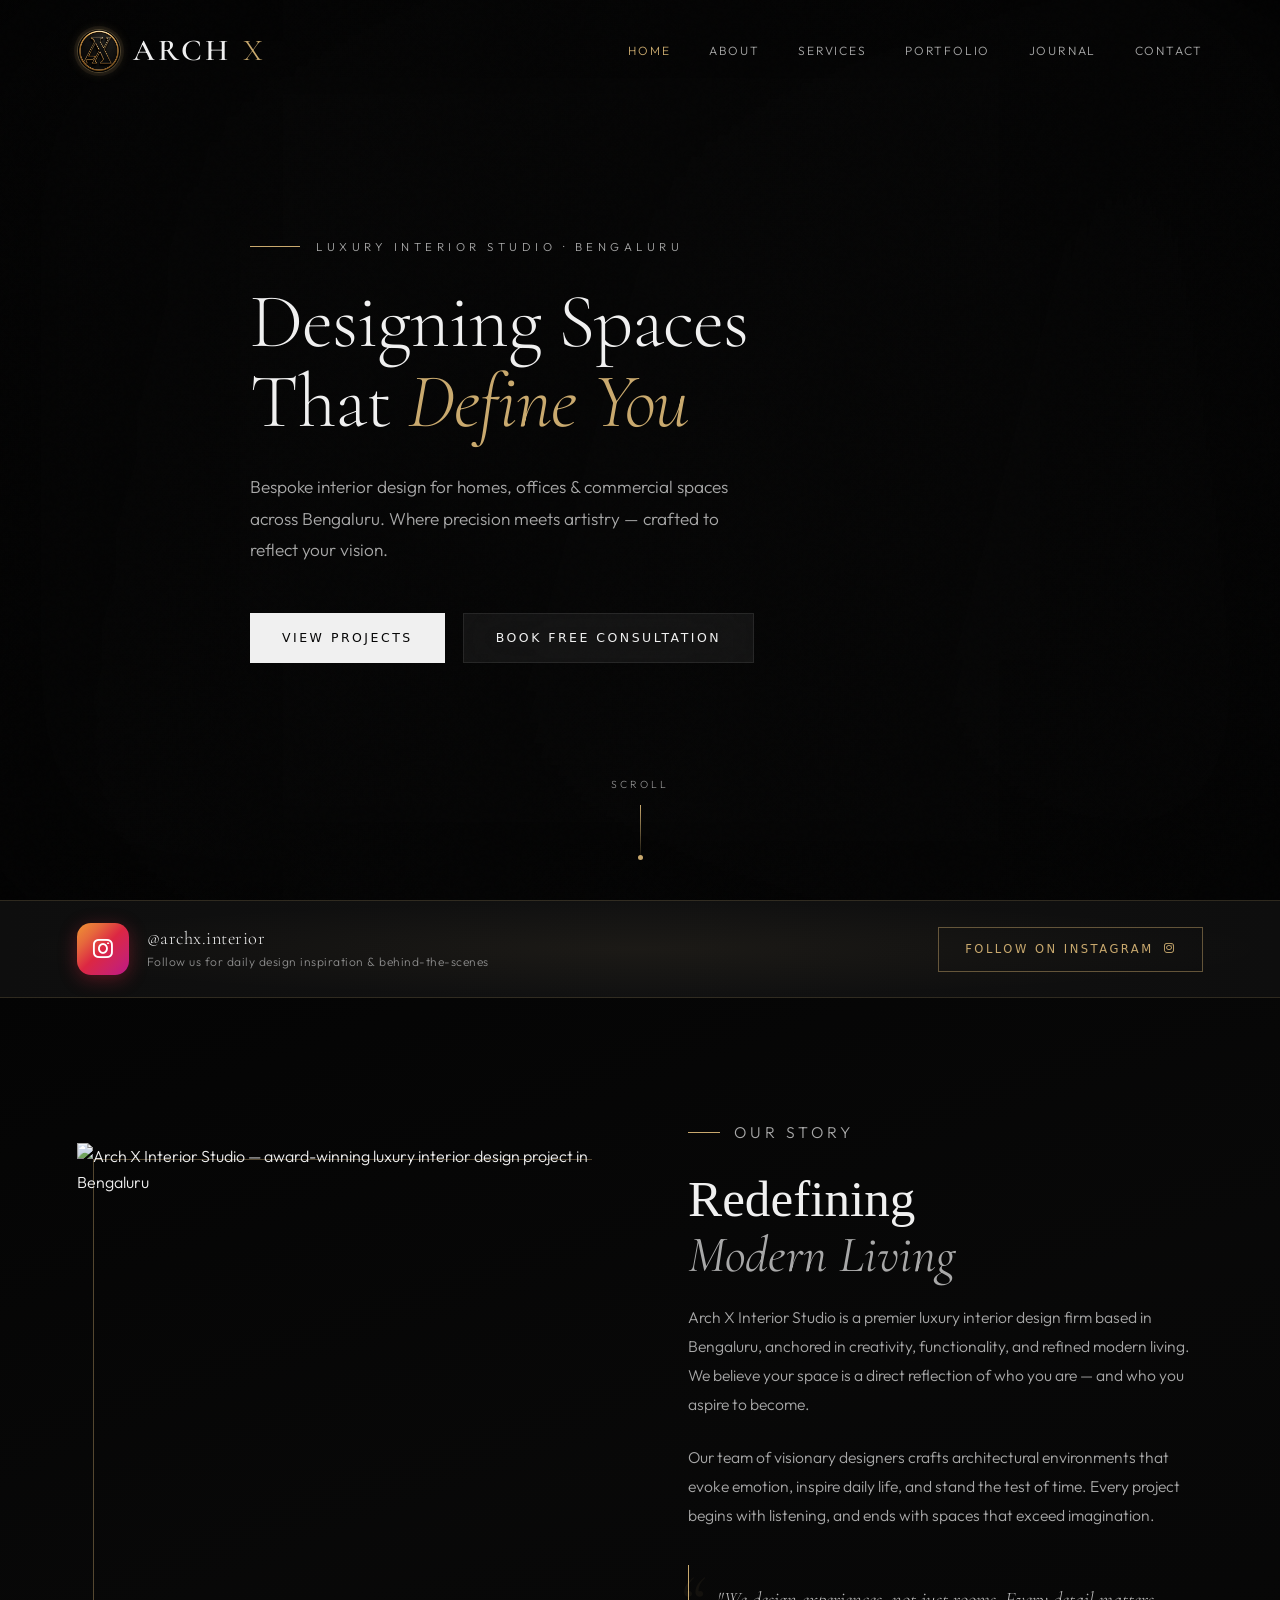
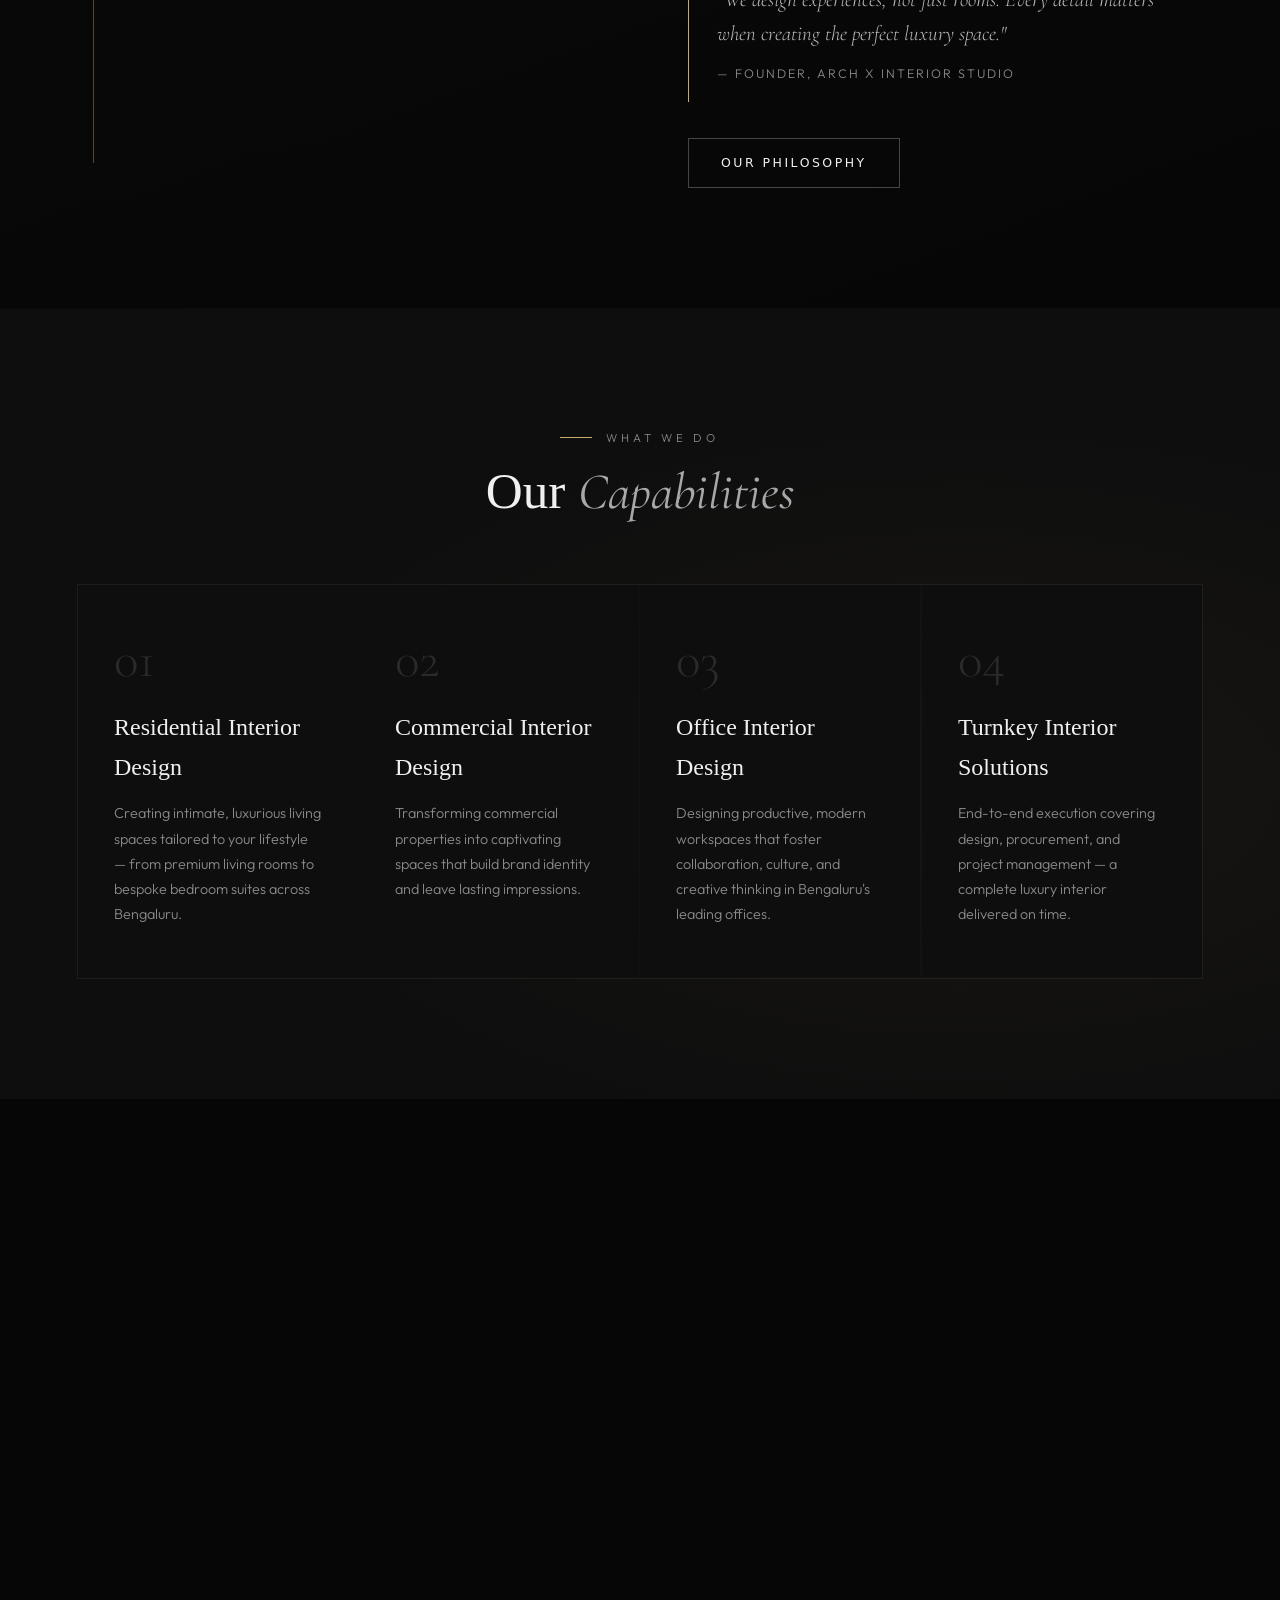
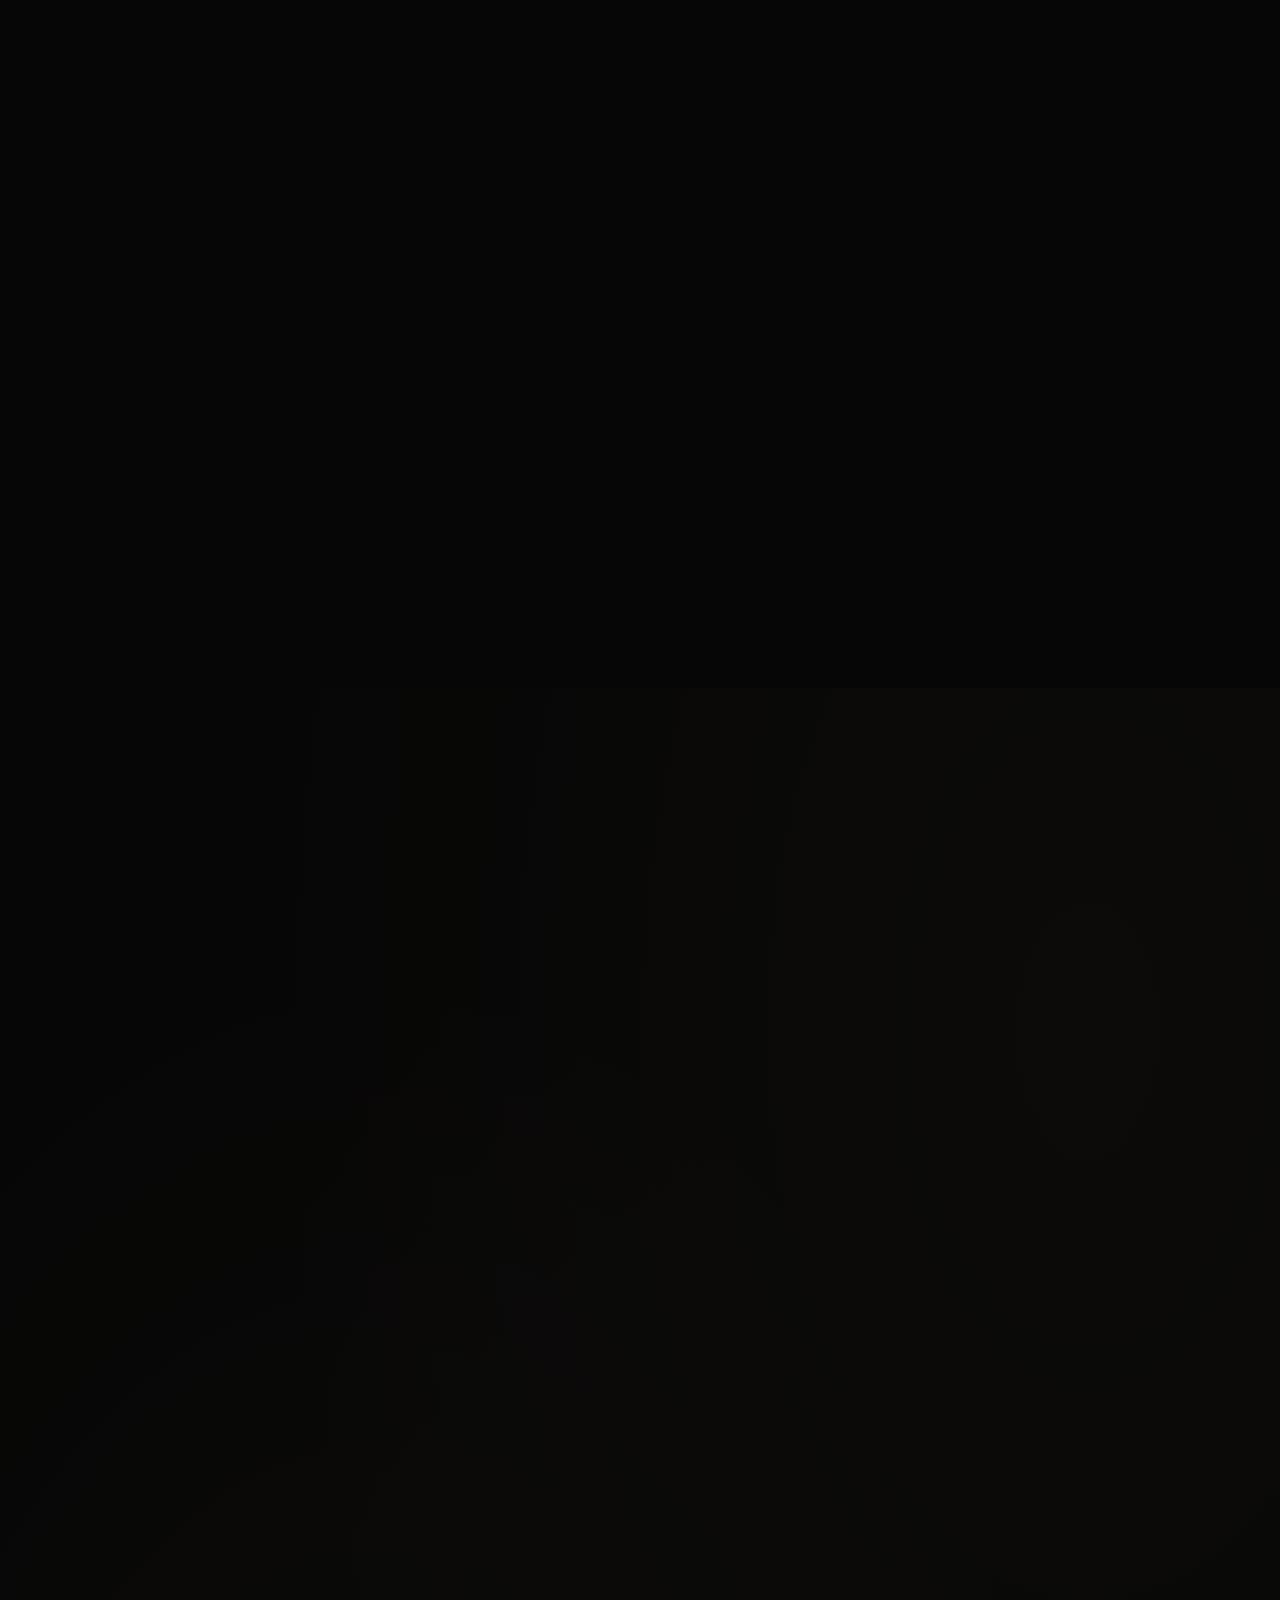
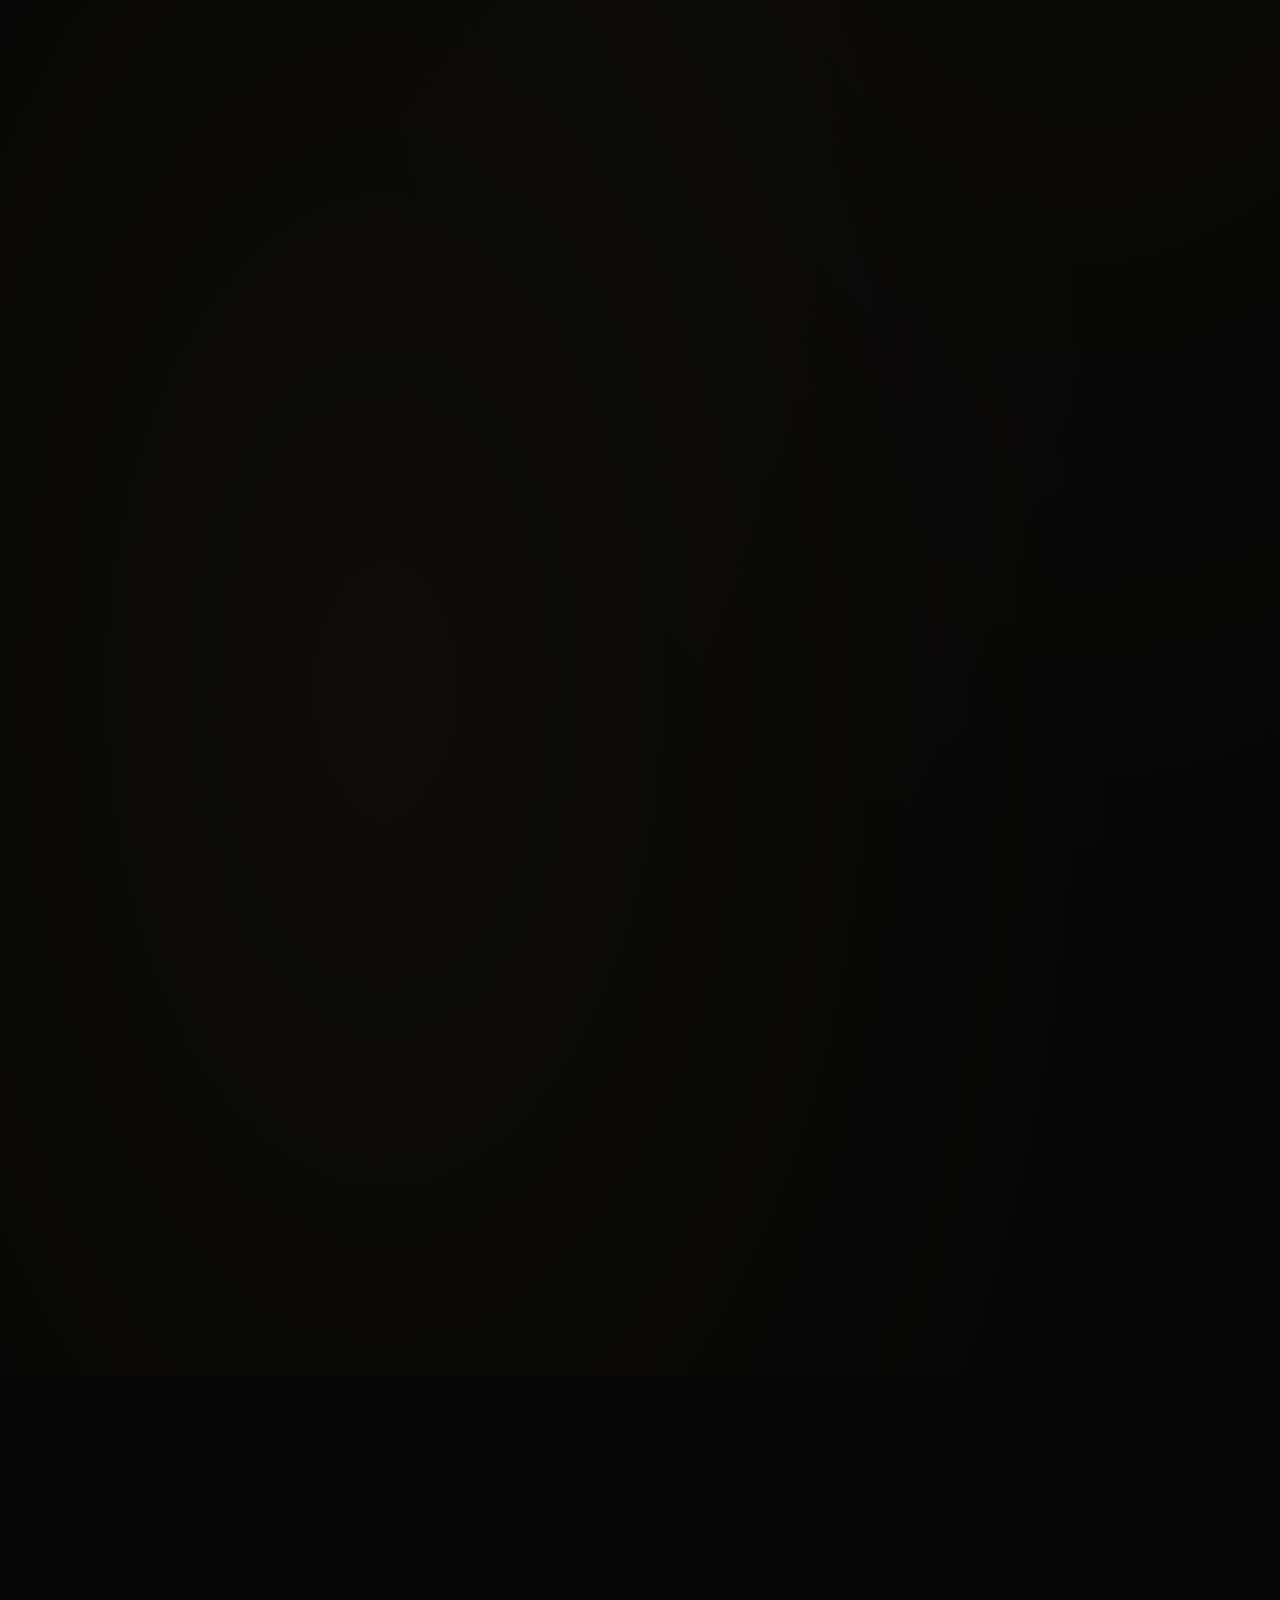
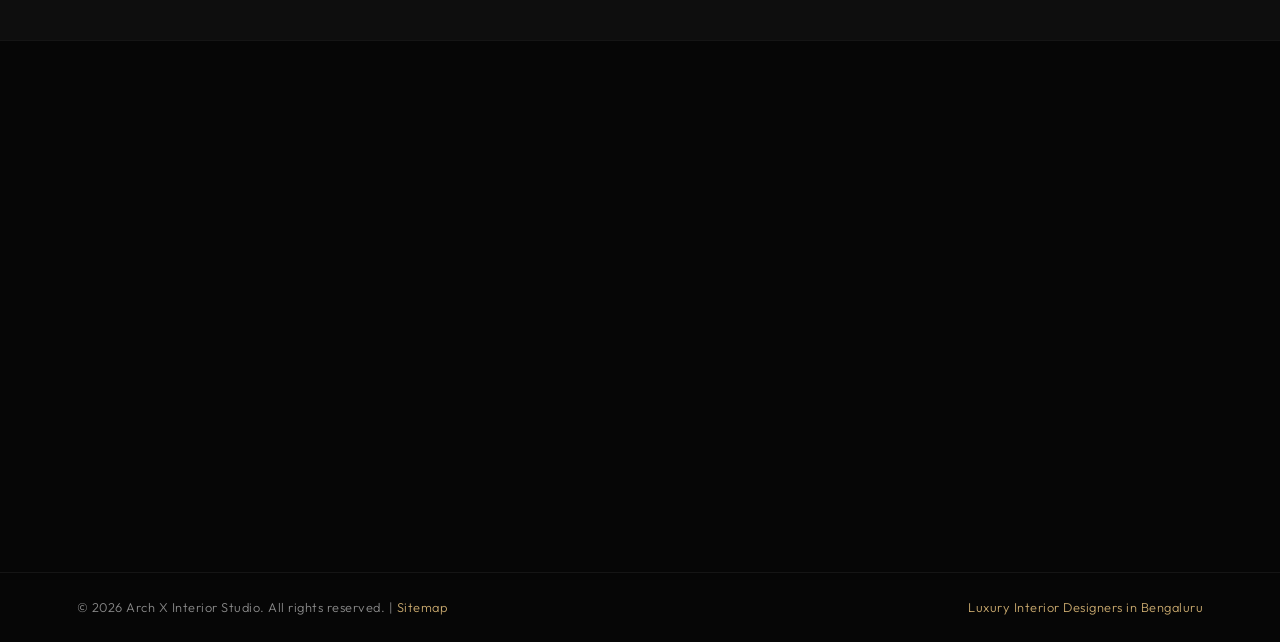
==== index.html @ b813e8d5 "Update index.html" ====
<!DOCTYPE html>
<html lang="en">
<head>
<meta charset="UTF-8">
<meta name="viewport" content="width=device-width, initial-scale=1.0">

<!-- ═══════════════════════════════════════
     PRIMARY SEO META
═══════════════════════════════════════ -->
<title>Arch X Interior Studio | Luxury Interior Designers in Bengaluru</title>
<meta name="description" content="Arch X Interior Studio — premium luxury interior designers in Bengaluru. Bespoke living room, kitchen, bathroom, bedroom, dining & balcony interiors. Book a free consultation today.">
<meta name="keywords" content="luxury interior designers Bengaluru, interior design Bengaluru, premium home interiors Bengaluru, modern interior design, living room interiors, kitchen interiors, bedroom interiors, bathroom interiors, dining room design, balcony interiors, interior designers near me">
<meta name="robots" content="index, follow, max-snippet:-1, max-image-preview:large, max-video-preview:-1">
<meta name="author" content="Arch X Interior Studio">
<meta name="geo.region" content="IN-KA">
<meta name="geo.placename" content="Bengaluru">
<meta name="geo.position" content="12.9716;77.5946">
<meta name="ICBM" content="12.9716, 77.5946">

<!-- ═══════════════════════════════════════
     CANONICAL
═══════════════════════════════════════ -->
<link rel="canonical" href="https://www.archxstudio.com/">

<!-- ═══════════════════════════════════════
     FAVICON (replace with actual files)
═══════════════════════════════════════ -->
<link rel="icon" type="image/png" sizes="32x32" href="/favicon-32x32.png">
<link rel="icon" type="image/png" sizes="16x16" href="/favicon-16x16.png">
<link rel="apple-touch-icon" sizes="180x180" href="/apple-touch-icon.png">
<link rel="manifest" href="/site.webmanifest">
<meta name="theme-color" content="#060606">

<!-- ═══════════════════════════════════════
     OPEN GRAPH (Facebook / LinkedIn)
═══════════════════════════════════════ -->
<meta property="og:type" content="website">
<meta property="og:url" content="https://www.archxstudio.com/">
<meta property="og:title" content="Arch X Interior Studio | Luxury Interior Designers in Bengaluru">
<meta property="og:description" content="Bespoke luxury interior design for homes & commercial spaces in Bengaluru. Living rooms, kitchens, bathrooms, bedrooms, dining & balconies — crafted to define you.">
<meta property="og:image" content="https://www.archxstudio.com/og-image.jpg">
<meta property="og:image:width" content="1200">
<meta property="og:image:height" content="630">
<meta property="og:image:alt" content="Arch X Interior Studio — Luxury Interior Design Bengaluru">
<meta property="og:site_name" content="Arch X Interior Studio">
<meta property="og:locale" content="en_IN">

<!-- ═══════════════════════════════════════
     TWITTER / X CARD
═══════════════════════════════════════ -->
<meta name="twitter:card" content="summary_large_image">
<meta name="twitter:site" content="@archxstudio">
<meta name="twitter:title" content="Arch X Interior Studio | Luxury Interior Designers in Bengaluru">
<meta name="twitter:description" content="Premium bespoke interiors for homes & commercial spaces in Bengaluru. Book a free consultation with Arch X Interior Studio.">
<meta name="twitter:image" content="https://www.archxstudio.com/og-image.jpg">
<meta name="twitter:image:alt" content="Arch X Interior Studio luxury interior design">

<!-- ═══════════════════════════════════════
     PERFORMANCE — RESOURCE HINTS
═══════════════════════════════════════ -->
<link rel="preconnect" href="https://fonts.googleapis.com">
<link rel="preconnect" href="https://fonts.gstatic.com" crossorigin>
<link rel="preconnect" href="https://cdnjs.cloudflare.com" crossorigin>
<!-- Preload LCP hero poster — mobile-optimised (biggest LCP fix) -->
<link rel="preload" as="image" href="https://images.unsplash.com/photo-1618221195710-dd6b41faaea6?w=800&q=60&fm=webp" imagesrcset="https://images.unsplash.com/photo-1618221195710-dd6b41faaea6?w=480&q=55&fm=webp 480w, https://images.unsplash.com/photo-1618221195710-dd6b41faaea6?w=800&q=60&fm=webp 800w, https://images.unsplash.com/photo-1618221195710-dd6b41faaea6?w=1400&q=70&fm=webp 1400w" imagesizes="100vw" fetchpriority="high">
<!-- Fonts: non-render-blocking via media swap trick -->
<link rel="preload" as="style" href="https://fonts.googleapis.com/css2?family=Cormorant+Garamond:ital,wght@0,300;0,400;0,600;1,300;1,400&family=Outfit:wght@200;300;400;500&display=swap">
<link href="https://fonts.googleapis.com/css2?family=Cormorant+Garamond:ital,wght@0,300;0,400;0,600;1,300;1,400&family=Outfit:wght@200;300;400;500&display=swap" rel="stylesheet" media="print" onload="this.media='all'">
<noscript><link href="https://fonts.googleapis.com/css2?family=Cormorant+Garamond:ital,wght@0,300;0,400;0,600;1,300;1,400&family=Outfit:wght@200;300;400;500&display=swap" rel="stylesheet"></noscript>
<!-- Font Awesome: non-render-blocking -->
<link rel="stylesheet" href="https://cdnjs.cloudflare.com/ajax/libs/font-awesome/6.4.0/css/all.min.css" media="print" onload="this.media='all'">
<noscript><link rel="stylesheet" href="https://cdnjs.cloudflare.com/ajax/libs/font-awesome/6.4.0/css/all.min.css"></noscript>

<!-- ═══════════════════════════════════════
     JSON-LD STRUCTURED DATA
═══════════════════════════════════════ -->
<script type="application/ld+json">
{
  "@context": "https://schema.org",
  "@graph": [
    {
      "@type": "WebSite",
      "@id": "https://www.archxstudio.com/#website",
      "url": "https://www.archxstudio.com/",
      "name": "Arch X Interior Studio",
      "description": "Luxury interior designers in Bengaluru offering bespoke residential and commercial interior design services.",
      "inLanguage": "en-IN",
      "potentialAction": {
        "@type": "SearchAction",
        "target": "https://www.archxstudio.com/?s={search_term_string}",
        "query-input": "required name=search_term_string"
      }
    },
    {
      "@type": ["LocalBusiness", "InteriorDesigner"],
      "@id": "https://www.archxstudio.com/#business",
      "name": "Arch X Interior Studio",
      "legalName": "Arch X Interior Studio",
      "description": "Award-winning luxury interior design studio in Bengaluru specialising in residential and commercial interiors — living rooms, kitchens, bathrooms, bedrooms, dining spaces and balconies.",
      "url": "https://www.archxstudio.com/",
      "logo": {
        "@type": "ImageObject",
        "url": "https://www.archxstudio.com/logo.webp",
        "width": 512,
        "height": 512
      },
      "image": "https://www.archxstudio.com/og-image.jpg",
      "telephone": "+916383899602",
      "email": "arch.xecture@gmail.com",
      "address": {
        "@type": "PostalAddress",
        "streetAddress": "72, SM Kalyanamantapa Rd, Jarganahalli, JP Nagar Phase 6, J. P. Nagar",
        "addressLocality": "Bengaluru",
        "addressRegion": "Karnataka",
        "postalCode": "560078",
        "addressCountry": "IN"
      },
      "geo": {
        "@type": "GeoCoordinates",
        "latitude": 12.9716,
        "longitude": 77.5946
      },
      "openingHoursSpecification": [
        {
          "@type": "OpeningHoursSpecification",
          "dayOfWeek": ["Monday","Tuesday","Wednesday","Thursday","Friday","Saturday"],
          "opens": "09:00",
          "closes": "19:00"
        }
      ],
      "priceRange": "₹₹₹₹",
      "areaServed": [
        {"@type": "City", "name": "Bengaluru"},
        {"@type": "State", "name": "Karnataka"}
      ],
      "hasOfferCatalog": {
        "@type": "OfferCatalog",
        "name": "Interior Design Services",
        "itemListElement": [
          {"@type": "Offer", "itemOffered": {"@type": "Service", "name": "Residential Interior Design"}},
          {"@type": "Offer", "itemOffered": {"@type": "Service", "name": "Commercial Interior Design"}},
          {"@type": "Offer", "itemOffered": {"@type": "Service", "name": "Office Interior Design"}},
          {"@type": "Offer", "itemOffered": {"@type": "Service", "name": "Turnkey Interior Solutions"}},
          {"@type": "Offer", "itemOffered": {"@type": "Service", "name": "Living Room Interiors Bengaluru"}},
          {"@type": "Offer", "itemOffered": {"@type": "Service", "name": "Kitchen Interiors Bengaluru"}},
          {"@type": "Offer", "itemOffered": {"@type": "Service", "name": "Bathroom Interiors Bengaluru"}},
          {"@type": "Offer", "itemOffered": {"@type": "Service", "name": "Bedroom Interiors Bengaluru"}},
          {"@type": "Offer", "itemOffered": {"@type": "Service", "name": "Dining Room Interiors Bengaluru"}},
          {"@type": "Offer", "itemOffered": {"@type": "Service", "name": "Balcony Interiors Bengaluru"}}
        ]
      },
      "sameAs": [
        "https://www.instagram.com/archx.interior?igsh=dXFlNmdveTZuZDV1",
        "https://wa.me/916383899602"
      ]
    },
    {
      "@type": "BreadcrumbList",
      "@id": "https://www.archxstudio.com/#breadcrumb",
      "itemListElement": [
        {"@type": "ListItem", "position": 1, "name": "Home", "item": "https://www.archxstudio.com/"},
        {"@type": "ListItem", "position": 2, "name": "Portfolio", "item": "https://www.archxstudio.com/#portfolio"},
        {"@type": "ListItem", "position": 3, "name": "Services", "item": "https://www.archxstudio.com/#services"},
        {"@type": "ListItem", "position": 4, "name": "Contact", "item": "https://www.archxstudio.com/#contact"}
      ]
    }
  ]
}
</script>
<style>
/* Font display swap — system fonts show immediately while web fonts load */
@font-face {
  font-family: 'Cormorant Garamond';
  font-display: swap;
  src: local('Georgia'), local('Times New Roman');
}
@font-face {
  font-family: 'Outfit';
  font-display: swap;
  src: local('system-ui'), local('-apple-system');
}
/* Font Awesome icons: swap prevents invisible icon flash */
@font-face {
  font-family: 'Font Awesome 6 Free';
  font-display: block;
  src: local('Font Awesome 6 Free');
}
@font-face {
  font-family: 'Font Awesome 6 Brands';
  font-display: block;
  src: local('Font Awesome 6 Brands');
}
:root{
  --black:#060606;--black2:#0e0e0e;--black3:#141414;
  --grey1:#1f1f1f;--grey2:#2a2a2a;--grey3:#8a8a8a;--grey4:#a8a8a8;--grey5:#bbbbbb;
  --white:#f0f0f0;--pure:#ffffff;
  --gold:#C9A96E;--gold-dim:#8a7348;
  --border:rgba(255,255,255,0.06);--border2:rgba(255,255,255,0.12);
  --glass-bg:rgba(255,255,255,0.03);--glass-bg2:rgba(255,255,255,0.06);
  --glass-border:rgba(255,255,255,0.08);
  --glass-blur:blur(24px);--glass-blur2:blur(32px);
  --font-head:'Cormorant Garamond',serif;--font-body:'Outfit',sans-serif;
  --ease:cubic-bezier(0.25,1,0.5,1);--ease2:cubic-bezier(0.16,1,0.3,1);
}
*{margin:0;padding:0;box-sizing:border-box;}
/* scroll-behavior:smooth removed — handled by JS to avoid LCP/CLS penalty */
body{background:var(--black);color:var(--white);font-family:var(--font-body);font-weight:300;line-height:1.65;overflow-x:hidden;cursor:default;}
h1,h2,h3,h4{font-family:var(--font-head);font-weight:400;}
a{text-decoration:none;color:inherit;transition:all .35s var(--ease);}
img{max-width:100%;display:block;object-fit:cover;}
ul{list-style:none;}
::-webkit-scrollbar{width:4px;}
::-webkit-scrollbar-track{background:var(--black);}
::-webkit-scrollbar-thumb{background:var(--grey2);}
.container{width:88%;max-width:1380px;margin:0 auto;}
.sp{padding:120px 0;}
.text-c{text-align:center;}

/* JOURNAL SECTION */
#journal{
  background-image:
    radial-gradient(ellipse at 30% 70%, rgba(201,169,110,.04) 0%, transparent 60%),
    radial-gradient(ellipse at 85% 15%, rgba(201,169,110,.03) 0%, transparent 55%),
    url('https://images.unsplash.com/photo-1586023492125-27b2c045efd7?w=1200&q=65&fm=webp');
  background-size:cover;background-position:center;background-attachment:scroll;position:relative;
}
#journal::before{content:'';position:absolute;inset:0;background:linear-gradient(150deg,rgba(4,4,4,.98) 0%,rgba(8,8,8,.97) 50%,rgba(5,5,5,.98) 100%);z-index:0;pointer-events:none;}
#journal>.container{position:relative;z-index:1;}

/* Journal Header */
.journal-intro{max-width:560px;margin:0 auto 5rem;}
.journal-intro p{color:var(--grey4);font-size:.96rem;line-height:1.9;text-align:center;}

/* Blog Grid */
.blog-grid{
  display:grid;
  grid-template-columns:repeat(3,1fr);
  gap:1.5px;
  border:1px solid var(--border);
  margin-bottom:5rem;
}

/* Individual Blog Card */
.blog-card{
  background:var(--black2);
  padding:0;
  position:relative;
  overflow:hidden;
  cursor:pointer;
  transition:background .5s var(--ease);
  display:flex;flex-direction:column;
}
.blog-card:hover{background:var(--black3);}
.blog-card::after{content:'';position:absolute;top:0;left:0;right:0;height:2px;background:linear-gradient(90deg,transparent,var(--gold),transparent);opacity:0;transform:scaleX(.4);transition:opacity .4s ease,transform .5s var(--ease);}
.blog-card:hover::after{opacity:1;transform:scaleX(1);}

/* Card image */
.blog-card-img{
  width:100%;height:220px;overflow:hidden;position:relative;
  flex-shrink:0;
}
.blog-card-img img{
  width:100%;height:100%;object-fit:cover;
  filter:grayscale(30%) brightness(.85);
  transition:filter .8s ease,transform 1.1s var(--ease);
}
.blog-card:hover .blog-card-img img{
  filter:grayscale(0%) brightness(.95);
  transform:scale(1.06);
}
.blog-card-img-overlay{
  position:absolute;inset:0;
  background:linear-gradient(180deg,transparent 50%,rgba(10,10,10,.7) 100%);
  z-index:1;
}

/* Card meta tag */
.blog-tag{
  position:absolute;top:18px;left:18px;z-index:2;
  padding:5px 12px;
  background:rgba(201,169,110,.15);
  border:1px solid rgba(201,169,110,.3);
  backdrop-filter:blur(8px);
  font-size:.58rem;letter-spacing:3px;text-transform:uppercase;
  color:var(--gold);
  transition:background .35s ease;
}
.blog-card:hover .blog-tag{background:rgba(201,169,110,.25);}

/* Card body */
.blog-card-body{
  padding:32px 30px 36px;
  display:flex;flex-direction:column;flex:1;
}
.blog-meta{
  display:flex;align-items:center;gap:14px;
  margin-bottom:16px;
}
.blog-date{
  font-size:.63rem;letter-spacing:2.5px;text-transform:uppercase;color:var(--grey3);
}
.blog-read-time{
  font-size:.63rem;letter-spacing:2px;color:var(--grey3);display:flex;align-items:center;gap:6px;
}
.blog-read-time::before{content:'';width:16px;height:1px;background:var(--grey3);}

.blog-card h3{
  font-family:var(--font-head);font-size:1.45rem;font-weight:400;
  line-height:1.25;margin-bottom:14px;color:var(--white);
  transition:color .35s ease;
}
.blog-card:hover h3{color:var(--gold);}

.blog-card p.blog-excerpt{
  font-size:.88rem;color:var(--grey4);line-height:1.85;
  flex:1;margin-bottom:26px;
}

.blog-cta{
  display:inline-flex;align-items:center;gap:10px;
  font-size:.68rem;letter-spacing:2.5px;text-transform:uppercase;
  color:var(--grey3);transition:color .35s ease;
  border:none;background:none;padding:0;cursor:pointer;
}
.blog-cta i{font-size:.65rem;transition:transform .4s var(--ease);}
.blog-card:hover .blog-cta{color:var(--gold);}
.blog-card:hover .blog-cta i{transform:translateX(5px);}

/* Featured blog card (first card - large) */
.blog-card.featured{
  grid-column:1/3;
}
.blog-card.featured .blog-card-img{height:300px;}
.blog-card.featured h3{font-size:1.9rem;line-height:1.15;}
.blog-card.featured .blog-card-body{padding:40px 36px 44px;}

/* Blog Modal Overlay */
.blog-overlay{
  position:fixed;inset:0;z-index:8500;
  background:rgba(0,0,0,0);
  backdrop-filter:blur(0px);-webkit-backdrop-filter:blur(0px);
  opacity:0;pointer-events:none;
  transition:opacity .5s ease,backdrop-filter .5s ease,background .5s ease;
}
.blog-overlay.open{
  opacity:1;pointer-events:auto;
  background:rgba(0,0,0,.85);
  backdrop-filter:blur(24px);-webkit-backdrop-filter:blur(24px);
}

.blog-modal{
  position:fixed;inset:0;z-index:8600;
  display:flex;align-items:center;justify-content:center;
  padding:24px;
  opacity:0;pointer-events:none;
  transform:translateY(40px) scale(.97);
  transition:opacity .45s var(--ease2),transform .45s var(--ease2);
}
.blog-modal.open{opacity:1;pointer-events:auto;transform:translateY(0) scale(1);}

.blog-modal-inner{
  background:linear-gradient(160deg,#0c0c0c 0%,#090909 100%);
  border:1px solid var(--glass-border);
  max-width:760px;width:100%;
  max-height:88vh;overflow-y:auto;
  position:relative;
  scrollbar-width:thin;scrollbar-color:var(--grey2) transparent;
}
.blog-modal-inner::-webkit-scrollbar{width:3px;}
.blog-modal-inner::-webkit-scrollbar-thumb{background:var(--grey2);}

/* Gold top bar */
.blog-modal-inner::before{
  content:'';position:sticky;top:0;left:0;right:0;height:2px;display:block;
  background:linear-gradient(90deg,transparent,var(--gold),transparent);
  opacity:.6;z-index:10;
}

.blog-modal-hero{width:100%;height:300px;overflow:hidden;position:relative;margin-bottom:0;}
.blog-modal-hero img{width:100%;height:100%;object-fit:cover;filter:brightness(.75);}
.blog-modal-hero::after{content:'';position:absolute;inset:0;background:linear-gradient(180deg,transparent 40%,#0c0c0c 100%);}

.blog-modal-content{padding:44px 52px 56px;}
.blog-modal-tag{
  font-size:.6rem;letter-spacing:3.5px;text-transform:uppercase;
  color:var(--gold);margin-bottom:14px;display:block;
}
.blog-modal-content h2{
  font-family:var(--font-head);font-size:clamp(2rem,3.5vw,2.8rem);
  font-weight:400;line-height:1.12;margin-bottom:10px;color:var(--white);
}
.blog-modal-meta{
  display:flex;gap:20px;margin-bottom:36px;padding-bottom:28px;
  border-bottom:1px solid var(--border);
}
.blog-modal-meta span{font-size:.67rem;letter-spacing:2px;text-transform:uppercase;color:var(--grey3);}

.blog-modal-body{color:var(--grey4);font-size:.97rem;line-height:1.95;}
.blog-modal-body p{margin-bottom:1.5rem;}
.blog-modal-body h4{
  font-family:var(--font-head);font-size:1.35rem;font-weight:400;
  color:var(--white);margin:2.4rem 0 1rem;
}
.blog-modal-body blockquote{
  border-left:2px solid var(--gold);padding:16px 26px;margin:2rem 0;
  font-family:var(--font-head);font-size:1.15rem;font-style:italic;
  color:var(--grey5);
}

.blog-modal-close{
  position:absolute;top:20px;right:20px;
  width:44px;height:44px;border-radius:50%;
  border:1px solid rgba(255,255,255,.15);background:rgba(6,6,6,.7);
  color:#fff;font-size:.9rem;cursor:pointer;
  display:flex;align-items:center;justify-content:center;
  transition:all .35s ease;z-index:20;
  backdrop-filter:blur(12px);
}
.blog-modal-close:hover{background:rgba(201,169,110,.15);border-color:var(--gold);transform:rotate(90deg);}

/* Journal responsive */
@media(max-width:1024px){
  .blog-grid{grid-template-columns:1fr 1fr;}
  .blog-card.featured{grid-column:1/3;}
}
@media(max-width:768px){
  .blog-grid{grid-template-columns:1fr;}
  .blog-card.featured{grid-column:auto;}
  .blog-card.featured .blog-card-img{height:220px;}
  .blog-modal-content{padding:30px 24px 40px;}
  .blog-modal-hero{height:200px;}
}

/* Custom Cursor — native default */
@media(max-width:1024px){body{cursor:auto;}}

/* BUTTONS */
.btn{display:inline-flex;align-items:center;justify-content:center;gap:10px;padding:14px 32px;font-family:var(--font-body);font-size:.78rem;font-weight:400;letter-spacing:2.5px;text-transform:uppercase;cursor:pointer;border:none;transition:all .45s var(--ease);position:relative;overflow:hidden;}
.btn::before{content:'';position:absolute;inset:0;background:linear-gradient(135deg,transparent,rgba(255,255,255,.1),transparent);transform:translateX(-100%);transition:transform .6s ease;}
.btn:hover::before{transform:translateX(100%);}
.btn-solid{background:var(--white);color:var(--black);}
.btn-solid:hover{background:var(--gold);color:var(--black);}
.btn-glass{background:var(--glass-bg2);border:1px solid var(--glass-border);color:var(--white);backdrop-filter:var(--glass-blur);}
.btn-glass:hover{background:rgba(201,169,110,.1);border-color:rgba(201,169,110,.3);color:var(--gold);}
.btn-outline{background:transparent;border:1px solid rgba(255,255,255,.25);color:var(--white);}
.btn-outline:hover{background:var(--white);color:var(--black);border-color:var(--white);}
.btn-wa{background:#141414;border:1px solid #25D366;color:#25D366;margin-top:1.5rem;}
.btn-wa:hover{background:#25D366;color:#000;}

/* PRELOADER */
.preloader{
  position:fixed;inset:0;background:var(--black);
  display:flex;flex-direction:column;align-items:center;justify-content:center;
  z-index:9999;
  transition:opacity .9s var(--ease2);
  gap:0;
}
.preloader.done{opacity:0;pointer-events:none;}
.pl-logo{
  font-family:var(--font-head);font-size:2.6rem;letter-spacing:10px;
  margin-bottom:32px;
  animation:plFlash 1.8s ease infinite alternate;
  color:var(--white);
  display:flex;align-items:center;gap:0;
}
.pl-logo em{font-weight:300;color:var(--gold);font-style:normal;}
/* progress track */
.pl-track{
  width:160px;height:2px;
  background:rgba(255,255,255,.08);
  overflow:hidden;
  margin-top:4px;
  border-radius:1px;
}
.pl-bar{
  height:100%;width:0;
  background:linear-gradient(90deg,rgba(201,169,110,.5),var(--gold));
  animation:plFill 2.2s var(--ease2) forwards;
  border-radius:1px;
}
@keyframes plFlash{from{opacity:.55}to{opacity:1}}
@keyframes plFill{0%{width:0}100%{width:100%}}

/* NAVBAR */
.navbar{position:fixed;top:0;left:0;width:100%;z-index:500;padding:26px 0;transition:all .5s var(--ease);}
.navbar.scrolled{padding:14px 0;background:rgba(6,6,6,.8);backdrop-filter:var(--glass-blur);border-bottom:1px solid var(--border);}
.nav-wrap{display:flex;justify-content:space-between;align-items:center;}
.logo{display:inline-flex;align-items:center;gap:12px;font-family:var(--font-head);font-size:1.9rem;letter-spacing:3px;font-weight:600;color:var(--white);}
.logo em{font-weight:300;color:var(--gold);font-style:normal;transition:color .4s ease;}
.logo:hover em{color:var(--pure);}
/* Logo image */
.logo-img{
  width:44px;height:44px;object-fit:cover;flex-shrink:0;
  border-radius:50%;
  border:1.5px solid rgba(201,169,110,.35);
  box-shadow:0 0 0 3px rgba(201,169,110,.08), 0 0 12px rgba(201,169,110,.2);
  transition:transform .5s var(--ease),filter .4s ease,box-shadow .4s ease,border-color .4s ease;
  background:var(--black2);
}
.logo:hover .logo-img{
  transform:rotate(8deg) scale(1.1);
  border-color:rgba(201,169,110,.7);
  box-shadow:0 0 0 4px rgba(201,169,110,.12), 0 0 22px rgba(201,169,110,.4);
}
/* Preloader logo image */
.pl-logo-img{
  width:96px;height:96px;object-fit:cover;
  margin-bottom:32px;
  border-radius:50%;
  border:1.5px solid rgba(201,169,110,.4);
  box-shadow:0 0 0 6px rgba(201,169,110,.07), 0 0 32px rgba(201,169,110,.25);
  animation:plFlash 1.8s ease infinite alternate;
  background:var(--black2);
  display:block;
}
.nav-links{display:flex;gap:2.4rem;}
.nav-links a{font-size:.75rem;letter-spacing:1.8px;text-transform:uppercase;color:var(--grey4);position:relative;padding:4px 0;}
.nav-links a::after{content:'';position:absolute;bottom:0;left:0;width:0;height:1px;background:var(--gold);transition:width .4s var(--ease);}
.nav-links a:hover{color:var(--white);}
.nav-links a:hover::after{width:100%;}
.nav-links a.active{color:var(--gold);}

/* ── HAMBURGER — classic 3-bar style ── */
.hamburger{
  display:none;
  flex-direction:column;
  gap:6px;
  cursor:pointer;
  padding:8px;
  background:transparent;
  border:none;
  border-radius:4px;
  transition:background .3s ease;
}
.hamburger:hover{background:rgba(201,169,110,.1);}
.hamburger span{
  display:block;
  width:26px;
  height:2px;
  background:var(--white);
  transition:all .35s ease;
  border-radius:2px;
  transform-origin:center;
}
/* Open state — X */
.hamburger.open span:nth-child(1){transform:translateY(8px) rotate(45deg);}
.hamburger.open span:nth-child(2){opacity:0;transform:scaleX(0);}
.hamburger.open span:nth-child(3){transform:translateY(-8px) rotate(-45deg);}

/* HERO with Video */
.hero{height:100vh;position:relative;display:flex;align-items:center;overflow:hidden;}
.hero-video{position:absolute;inset:0;z-index:0;}
.hero-video video{width:100%;height:100%;object-fit:cover;transform:scale(1.02);}
.hero-overlay{position:absolute;inset:0;background:linear-gradient(105deg,rgba(6,6,6,.92) 0%,rgba(6,6,6,.65) 50%,rgba(6,6,6,.35) 100%);z-index:1;}
.hero-vignette{position:absolute;inset:0;box-shadow:inset 0 0 200px rgba(0,0,0,.6);z-index:1;pointer-events:none;}
.hero-content{position:relative;z-index:2;max-width:780px;}
.hero-eyebrow{font-family:var(--font-body);font-size:.72rem;letter-spacing:4.5px;text-transform:uppercase;color:var(--grey4);margin-bottom:26px;display:flex;align-items:center;gap:16px;}
.hero-eyebrow::before{content:'';display:block;width:50px;height:1px;background:var(--gold);}
.hero h1{font-size:clamp(3.2rem,6vw,5.8rem);line-height:1.04;margin-bottom:30px;font-weight:300;letter-spacing:-1px;}
.hero h1 em{font-style:italic;color:var(--gold);transition:color .4s ease;}
.hero h1:hover em{color:var(--pure);}
.hero-sub{font-size:1.08rem;color:var(--grey4);font-weight:300;margin-bottom:48px;max-width:480px;line-height:1.8;}
.hero-btns{display:flex;gap:18px;flex-wrap:wrap;}
.hero-scroll{position:absolute;bottom:40px;left:50%;transform:translateX(-50%);display:flex;flex-direction:column;align-items:center;gap:12px;cursor:pointer;z-index:2;}
.hero-scroll span{font-size:.65rem;letter-spacing:3px;text-transform:uppercase;color:var(--grey3);}
.hero-scroll-line{width:1px;height:55px;background:linear-gradient(to bottom,var(--gold),transparent);animation:scrollPulse 2.5s ease infinite;position:relative;will-change:opacity;}
.hero-scroll-line::after{content:'';position:absolute;bottom:0;left:-2px;width:5px;height:5px;border-radius:50%;background:var(--gold);animation:scrollPulse 2.5s ease infinite;will-change:opacity;}
@keyframes scrollPulse{0%,100%{opacity:.3;transform:translateZ(0)}50%{opacity:1;transform:translateZ(0)}}

/* SECTION LABELS */
.s-label{font-family:var(--font-body);font-size:.72rem;letter-spacing:4px;text-transform:uppercase;color:var(--grey3);margin-bottom:16px;display:flex;align-items:center;gap:14px;}
.s-label::before{content:'';width:32px;height:1px;background:var(--gold);flex-shrink:0;}
.text-c .s-label{justify-content:center;}
.text-c .s-title{text-align:center;}
.s-title{font-size:clamp(2.4rem,4vw,3.8rem);line-height:1.08;margin-bottom:1.2rem;}
.s-title em{font-style:italic;color:var(--grey4);transition:color .4s ease;}
.s-title:hover em{color:var(--gold);}

/* INSTAGRAM CTA STRIP */
.insta-cta-strip{
  background:linear-gradient(90deg,#0e0e0e 0%,#111 50%,#0e0e0e 100%);
  border-top:1px solid rgba(201,169,110,.18);
  border-bottom:1px solid rgba(201,169,110,.18);
  padding:22px 0;
  position:relative;z-index:3;
}
.insta-cta-strip::before{
  content:'';position:absolute;inset:0;
  background:radial-gradient(ellipse at 50% 50%,rgba(201,169,110,.06) 0%,transparent 70%);
  pointer-events:none;
}
.insta-cta-inner{
  display:flex;align-items:center;justify-content:space-between;gap:20px;
  position:relative;z-index:1;
}
.insta-cta-left{display:flex;align-items:center;gap:18px;}
.insta-cta-icon{
  width:52px;height:52px;border-radius:14px;flex-shrink:0;
  background:linear-gradient(135deg,#f09433,#e6683c,#dc2743,#cc2366,#bc1888);
  display:flex;align-items:center;justify-content:center;
  font-size:1.4rem;color:#fff;
  box-shadow:0 4px 18px rgba(220,39,67,.35);
  transition:transform .35s cubic-bezier(0.22,1,0.36,1),box-shadow .35s ease;
}
.insta-cta-strip:hover .insta-cta-icon{
  transform:scale(1.08) rotate(-4deg);
  box-shadow:0 6px 26px rgba(220,39,67,.5);
}
.insta-cta-handle{
  font-family:var(--font-head);font-size:1.15rem;color:var(--white);
  letter-spacing:.5px;line-height:1.2;margin-bottom:3px;
}
.insta-cta-sub{
  font-size:.75rem;color:var(--grey3);letter-spacing:.5px;
}
.insta-cta-btn{
  background:transparent;
  border:1px solid rgba(201,169,110,.45);
  color:var(--gold);
  padding:12px 26px;font-size:.72rem;letter-spacing:2.5px;
  display:inline-flex;align-items:center;gap:10px;
  transition:all .38s cubic-bezier(0.22,1,0.36,1);
  white-space:nowrap;flex-shrink:0;
}
.insta-cta-btn:hover{
  background:linear-gradient(135deg,#f09433,#e6683c,#dc2743,#cc2366,#bc1888);
  border-color:transparent;color:#fff;
  transform:translateY(-2px);
  box-shadow:0 8px 24px rgba(220,39,67,.35);
}
@media(max-width:640px){
  .insta-cta-inner{flex-direction:column;align-items:flex-start;gap:16px;}
  .insta-cta-btn{width:100%;justify-content:center;}
}

/* ABOUT */
.about-grid{display:grid;grid-template-columns:1fr 1fr;gap:6rem;align-items:center;}
.about-img-wrap{position:relative;overflow:hidden;}
.about-img-wrap::before{content:'';position:absolute;inset:0;border:1px solid var(--gold);transform:translate(16px,16px);transition:transform .5s var(--ease);z-index:0;pointer-events:none;opacity:.4;}
.about-img-wrap:hover::before{transform:translate(20px,20px);}
.about-img-wrap img{width:100%;height:620px;filter:grayscale(40%);transition:filter .8s ease,transform 1.2s var(--ease);position:relative;z-index:1;image-rendering:-webkit-optimize-contrast;}
.about-img-wrap:hover img{filter:grayscale(0%);transform:scale(1.03);}
.badge-glass{position:absolute;bottom:-20px;right:-20px;padding:30px 36px;backdrop-filter:var(--glass-blur2);background:rgba(20,20,20,.75);border:1px solid var(--glass-border);display:flex;align-items:center;gap:20px;z-index:2;}
.badge-glass .num{font-family:var(--font-head);font-size:3.6rem;line-height:1;color:var(--gold);}
.badge-glass p{font-size:.76rem;text-transform:uppercase;letter-spacing:1.8px;color:var(--grey4);}
.about-text p{color:var(--grey4);font-size:.98rem;margin-bottom:1.5rem;line-height:1.85;}
.founder-quote{border-left:1.5px solid var(--gold);padding:18px 28px;margin:2.2rem 0;font-family:var(--font-head);font-size:1.3rem;font-style:italic;color:var(--grey5);position:relative;}
.founder-quote::before{content:'\201C';position:absolute;top:-28px;left:-12px;font-size:5rem;opacity:.06;font-family:var(--font-head);color:var(--gold);}
.founder-quote cite{display:block;margin-top:12px;font-size:.78rem;font-style:normal;font-family:var(--font-body);letter-spacing:2px;text-transform:uppercase;color:var(--grey3);}

/* SERVICES */
.services-wrap{background:var(--black2);position:relative;}
.services-wrap::before{content:'';position:absolute;top:0;left:0;right:0;height:1px;background:linear-gradient(90deg,transparent,var(--gold),transparent);opacity:.3;}
.services-grid{display:grid;grid-template-columns:repeat(auto-fit,minmax(260px,1fr));gap:1px;border:1px solid var(--border);position:relative;z-index:1;}
.svc-card{padding:50px 36px;background:var(--black2);transition:all .5s var(--ease);position:relative;overflow:hidden;}
.svc-card::after{content:'';position:absolute;inset:0;background:var(--glass-bg2);backdrop-filter:var(--glass-blur);opacity:0;transition:opacity .5s ease;}
.svc-card:hover{background:var(--black3);}
.svc-card:hover::after{opacity:1;}
.svc-card>*{position:relative;z-index:1;}
.svc-num{font-family:var(--font-head);font-size:3.2rem;color:var(--grey2);line-height:1;margin-bottom:22px;transition:color .4s ease;}
.svc-card:hover .svc-num{color:var(--gold);}
.svc-card h3{font-size:1.5rem;margin-bottom:14px;transition:color .3s ease;}
.svc-card:hover h3{color:var(--pure);}
.svc-card p{color:var(--grey3);font-size:.9rem;line-height:1.75;}
.svc-divider{position:absolute;bottom:0;left:0;width:0;height:1px;background:linear-gradient(90deg,var(--gold),transparent);transition:width .7s var(--ease);}
.svc-card:hover .svc-divider{width:100%;}

/* STATS */
.stats-section{position:relative;overflow:hidden;}
.stats-section::before{content:'';position:absolute;top:0;left:0;right:0;height:1px;background:linear-gradient(90deg,transparent,var(--gold),transparent);opacity:.2;}
.stats-parallax-bg{position:absolute;inset:0;z-index:0;}
.stats-parallax-bg img{width:100%;height:130%;object-fit:cover;filter:grayscale(100%) contrast(1.1);}
.stats-overlay{position:absolute;inset:0;background:rgba(6,6,6,.88);}
.stats-content{position:relative;z-index:2;}
.stats-grid{display:grid;grid-template-columns:repeat(4,1fr);text-align:center;gap:2rem;}
.stat-item{padding:40px 20px;position:relative;}
.stat-item::after{content:'';position:absolute;right:0;top:20%;height:60%;width:1px;background:var(--border);}
.stat-item:last-child::after{display:none;}
.stat-num{font-family:var(--font-head);font-size:clamp(3.2rem,5vw,4.8rem);color:var(--white);line-height:1;transition:color .4s ease;}
.stat-item:hover .stat-num{color:var(--gold);}
.stat-num sup{font-size:1.6rem;vertical-align:super;color:var(--gold);}
.stat-label{font-size:.74rem;letter-spacing:3px;text-transform:uppercase;color:var(--grey3);margin-top:14px;}

/* ── PORTFOLIO GRID — zero gaps, fixed placement ── */
/* ═══════════════════════════════════════════
   PREMIUM GALLERY — FEATURED WORK
═══════════════════════════════════════════ */

/* Thin gold rule above section */
#portfolio .port-rule{
  width:60px;height:1px;background:linear-gradient(90deg,var(--gold),transparent);
  margin:0 auto 60px;
}

/* Subtle framing line below the grid */
#portfolio .work-grid-wrap::after{
  content:'';display:block;
  height:1px;
  background:linear-gradient(90deg,transparent,rgba(201,169,110,.12),transparent);
  margin-top:2px;
}

/* ── 3×2 uniform chooser grid ── */
.work-grid{
  display:grid;
  grid-template-columns:repeat(3,1fr);
  grid-template-rows:repeat(2,380px);
  gap:2px;
  border:1px solid rgba(201,169,110,.07);
  outline:none;
}

/* All cards fill their cell — reset editorial overrides */
.cat-card:nth-child(1),
.cat-card:nth-child(2),
.cat-card:nth-child(3),
.cat-card:nth-child(4),
.cat-card:nth-child(5),
.cat-card:nth-child(6){
  grid-column:auto;
  grid-row:auto;
}

/* Per-card focal-point refinements — interior photography
   centres of interest are typically mid-frame or slightly low */
.cat-card:nth-child(1) img{ object-position:center 40%; } /* Living Room */
.cat-card:nth-child(2) img{ object-position:center 45%; } /* Kitchen */
.cat-card:nth-child(3) img{ object-position:center 35%; } /* Bedroom */
.cat-card:nth-child(4) img{ object-position:center 40%; } /* Dining */
.cat-card:nth-child(5) img{ object-position:center 50%; } /* Bathroom */
.cat-card:nth-child(6) img{ object-position:center 38%; } /* Balcony */

/* Base card */
.cat-card{
  position:relative;overflow:hidden;
  cursor:pointer;background:#080808;
  /* ensure perfectly flush tiling */
  box-sizing:border-box;
}

/* Image */
.cat-card img{
  width:100%;height:100%;
  object-fit:cover;
  object-position:center center;
  filter:brightness(.68) saturate(.75);
  transition:transform 1.4s cubic-bezier(0.22,1,0.36,1),
             filter .8s ease;
  will-change:transform,filter;
}

/* Always-visible dark gradient base */
.cat-card::before{
  content:'';position:absolute;inset:0;z-index:2;pointer-events:none;
  background:linear-gradient(180deg,
    rgba(0,0,0,.04) 0%,
    rgba(0,0,0,.12) 35%,
    rgba(0,0,0,.72) 75%,
    rgba(0,0,0,.92) 100%);
  transition:opacity .6s ease;
}

/* Gold diagonal shimmer — swipes on hover */
.cat-card::after{
  content:'';position:absolute;inset:0;z-index:3;pointer-events:none;
  background:linear-gradient(115deg,transparent 25%,rgba(201,169,110,.11) 50%,transparent 75%);
  transform:translateX(-130%);
  transition:transform 1s cubic-bezier(0.22,1,0.36,1);
}

/* ── Info block ── */
.cat-info{
  position:absolute;bottom:0;left:0;right:0;z-index:4;
  padding:18px 22px 20px;
  display:flex;align-items:flex-end;justify-content:space-between;
  gap:10px;
}

/* Index number (01, 02 …) */
.cat-index{
  position:absolute;top:18px;left:20px;z-index:5;
  font-family:var(--font-body);font-size:.6rem;
  font-weight:300;letter-spacing:3px;
  color:rgba(201,169,110,.45);
  transition:color .4s ease;
}
.cat-card:hover .cat-index{ color:rgba(201,169,110,.85); }

.cat-info-text{flex:1;min-width:0;}
.cat-info-text h3{
  font-family:var(--font-head);
  font-size:clamp(1rem,1.8vw,1.45rem);
  color:#fff;line-height:1.18;
  margin-bottom:5px;
  text-shadow:0 2px 24px rgba(0,0,0,.95);
  letter-spacing:.02em;
  transform:translateY(0);
  transition:transform .5s cubic-bezier(0.22,1,0.36,1);
}
.cat-info-text span{
  font-size:.56rem;letter-spacing:4px;text-transform:uppercase;
  color:var(--gold);opacity:.65;
  transition:opacity .45s ease .1s;
}
.cat-card:hover .cat-info-text span{ opacity:1; }

/* Explore pill */
.cat-btn{
  display:inline-flex;align-items:center;gap:7px;
  border:1px solid rgba(201,169,110,.45);
  padding:8px 14px;
  color:var(--gold);font-size:.6rem;letter-spacing:2px;text-transform:uppercase;
  background:rgba(4,4,4,.55);
  opacity:0;transform:translateX(8px);
  transition:opacity .4s ease .05s, transform .45s cubic-bezier(0.22,1,0.36,1) .05s,
             background .3s ease, color .3s ease;
  flex-shrink:0;white-space:nowrap;
}
.cat-btn i{ font-size:.56rem; transition:transform .3s ease; }

/* ── HOVER state ── */
.cat-card:hover{
  z-index:6;
  outline:1px solid rgba(201,169,110,.22);
  outline-offset:-1px;
  will-change:transform;
}
.cat-card:hover img{
  transform:scale(1.06);
  filter:brightness(.55) saturate(1.1);
}
.cat-card:hover::before{ opacity:.9; }
.cat-card:hover::after{ transform:translateX(130%); }
.cat-card:hover .cat-info-text h3{ transform:translateY(0); }
.cat-card:hover .cat-info-text span{ opacity:1; }
.cat-card:hover .cat-btn{ opacity:1; transform:translateX(0); }
.cat-card:hover .cat-btn:hover{
  background:rgba(201,169,110,.14);color:#fff;
}
.cat-card:hover .cat-btn:hover i{ transform:translateX(3px); }



/* TESTIMONIALS */
.testi-section{position:relative;}
.testi-section::before{content:'';position:absolute;top:0;left:0;right:0;height:1px;background:linear-gradient(90deg,transparent,var(--gold),transparent);opacity:.15;}
.testi-grid{display:grid;grid-template-columns:repeat(3,1fr);gap:1.5rem;}
.testi-card{padding:42px;background:var(--glass-bg);backdrop-filter:var(--glass-blur);border:1px solid var(--glass-border);transition:all .5s var(--ease);position:relative;overflow:hidden;}
.testi-card::before{content:'';position:absolute;top:0;left:0;right:0;height:2px;background:linear-gradient(90deg,transparent,var(--gold),transparent);opacity:0;transition:opacity .4s ease;}
.testi-card:hover{background:var(--glass-bg2);border-color:rgba(201,169,110,.2);transform:translateY(-4px);}
.testi-card:hover::before{opacity:.5;}
.stars{color:var(--gold);font-size:.82rem;letter-spacing:5px;margin-bottom:24px;}
.t-quote{font-family:var(--font-head);font-size:1.15rem;font-style:italic;line-height:1.85;margin-bottom:32px;color:var(--grey5);position:relative;padding-left:4px;}
.t-quote::before{content:'\201C';position:absolute;top:-22px;left:-6px;font-size:4.5rem;opacity:.06;font-family:var(--font-head);color:var(--gold);}
.t-author h4{font-size:1.05rem;margin-bottom:4px;transition:color .3s ease;}
.testi-card:hover .t-author h4{color:var(--gold);}
.t-author span{font-size:.74rem;letter-spacing:1.8px;text-transform:uppercase;color:var(--grey3);}

/* CTA */
.cta-section{position:relative;overflow:hidden;}
.cta-section::before{content:'';position:absolute;top:0;left:0;right:0;height:1px;background:linear-gradient(90deg,transparent,var(--gold),transparent);opacity:.2;z-index:2;}
.cta-parallax{position:absolute;inset:0;z-index:0;}
.cta-parallax img{width:100%;height:130%;object-fit:cover;filter:grayscale(100%) contrast(1.15);}
.cta-overlay{position:absolute;inset:0;background:rgba(0,0,0,.85);}
.cta-body{position:relative;z-index:2;text-align:center;}
.cta-glass{display:inline-block;padding:70px 90px;background:rgba(6,6,6,.45);backdrop-filter:var(--glass-blur2);border:1px solid var(--glass-border);position:relative;overflow:hidden;}
.cta-glass::before{content:'';position:absolute;top:0;left:0;right:0;height:1px;background:linear-gradient(90deg,transparent,var(--gold),transparent);opacity:.4;}
.cta-body .s-title{font-size:clamp(2.6rem,5vw,4.4rem);}
.cta-body p{color:var(--grey4);margin:1.2rem 0 2.8rem;font-size:1.05rem;max-width:520px;margin-left:auto;margin-right:auto;}

/* CONTACT */
.contact-section{background:var(--black2);position:relative;}
.contact-section::before{content:'';position:absolute;top:0;left:0;right:0;height:1px;background:linear-gradient(90deg,transparent,var(--gold),transparent);opacity:.15;}
.contact-grid{display:grid;grid-template-columns:1fr;gap:3rem;align-items:start;max-width:640px;}
.contact-info>p{color:var(--grey4);margin:1.2rem 0 2.2rem;font-size:.97rem;line-height:1.85;}
.c-methods{display:flex;flex-direction:column;gap:22px;}
.c-method{display:flex;gap:20px;padding:22px 24px;background:var(--glass-bg);backdrop-filter:blur(12px);border:1px solid var(--border);transition:all .4s var(--ease);position:relative;overflow:hidden;}
.c-method::before{content:'';position:absolute;top:0;left:0;width:3px;height:100%;background:var(--gold);transform:scaleY(0);transition:transform .4s var(--ease);}
.c-method:hover{border-color:rgba(201,169,110,.2);background:var(--glass-bg2);transform:translateX(4px);}
.c-method:hover::before{transform:scaleY(1);}
.c-method i{font-size:1.4rem;color:var(--gold);margin-top:2px;flex-shrink:0;transition:transform .3s ease;}
.c-method:hover i{transform:scale(1.1);}
.c-method h4{font-size:.92rem;font-family:var(--font-body);font-weight:400;margin-bottom:5px;}
.c-method p{font-size:.87rem;color:var(--grey3);}
.contact-form-glass{background:var(--glass-bg);backdrop-filter:var(--glass-blur2);border:1px solid var(--glass-border);padding:50px;position:relative;}
.contact-form-glass::before{content:'';position:absolute;top:0;left:0;right:0;height:1px;background:linear-gradient(90deg,transparent,var(--gold),transparent);opacity:.3;}
.fg{margin-bottom:26px;}
.fg input,.fg textarea{width:100%;padding:16px 0;background:transparent;border:none;border-bottom:1px solid var(--border2);color:var(--white);font-family:var(--font-body);font-size:.97rem;font-weight:300;transition:border-color .4s ease;}
.fg input:focus,.fg textarea:focus{outline:none;border-bottom-color:var(--gold);}
.fg input::placeholder,.fg textarea::placeholder{color:var(--grey2);}
.fg textarea{resize:none;}
.submit-btn{width:100%;padding:18px;background:var(--white);color:var(--black);font-family:var(--font-body);font-size:.78rem;letter-spacing:2.5px;text-transform:uppercase;font-weight:400;border:none;cursor:pointer;transition:all .4s ease;position:relative;overflow:hidden;}
.submit-btn::before{content:'';position:absolute;inset:0;background:linear-gradient(135deg,transparent,rgba(255,255,255,.2),transparent);transform:translateX(-100%);transition:transform .6s ease;}
.submit-btn:hover{background:var(--gold);color:var(--black);}
.submit-btn:hover::before{transform:translateX(100%);}

/* FOOTER */
.footer-top{
  border-top:1px solid var(--border);
  padding:90px 0 55px;
  position:relative;
  background-image:
    url('https://images.unsplash.com/photo-1536895058696-a69b1c7ba34f?w=1200&q=65&fm=webp');
  background-size:cover;
  background-position:center;
  background-attachment:scroll;
}
.footer-top::before{
  content:'';position:absolute;inset:0;
  background:linear-gradient(180deg,
    rgba(4,4,4,.97) 0%,
    rgba(6,6,6,.96) 40%,
    rgba(3,3,3,.98) 100%);
  z-index:0;
}
.footer-top::after{
  content:'';position:absolute;top:-1px;left:0;right:0;height:1px;
  background:linear-gradient(90deg,transparent,var(--gold),transparent);
  opacity:.35;z-index:1;
}
.footer-top>.container{position:relative;z-index:2;}
.footer-grid{display:grid;grid-template-columns:2fr 1fr 1fr 1.6fr;gap:3rem;margin-bottom:55px;position:relative;z-index:2;}
.f-brand p{color:var(--grey3);margin:20px 0;font-size:.9rem;max-width:280px;line-height:1.9;}
.socials{display:flex;gap:14px;margin-top:24px;}
.socials a{width:40px;height:40px;border:1px solid var(--border);display:flex;align-items:center;justify-content:center;color:var(--grey3);font-size:.9rem;transition:all .35s ease;position:relative;overflow:hidden;}
.socials a::before{content:'';position:absolute;inset:0;background:var(--gold);transform:translateY(100%);transition:transform .4s var(--ease);z-index:0;}
.socials a>*{position:relative;z-index:1;}
.socials a:hover{border-color:var(--gold);color:var(--black);}
.socials a:hover::before{transform:translateY(0);}
.f-col h5,.f-col-heading{font-family:var(--font-body);font-size:.74rem;letter-spacing:3px;text-transform:uppercase;color:var(--grey3);margin-bottom:26px;font-weight:400;}
.f-col ul li{margin-bottom:14px;}
.f-col ul a{color:var(--grey4);font-size:.9rem;position:relative;display:inline-block;transition:all .3s ease;}
.f-col ul a::after{content:'';position:absolute;bottom:-2px;left:0;width:0;height:1px;background:var(--gold);transition:width .3s ease;}
.f-col ul a:hover{color:var(--white);padding-left:6px;}
.f-col ul a:hover::after{width:100%;}
.f-nl p{color:var(--grey3);font-size:.88rem;margin-bottom:20px;line-height:1.7;}
.nl-form{display:flex;border-bottom:1px solid var(--border2);padding-bottom:3px;position:relative;}
.nl-form input{flex:1;padding:12px 0;background:transparent;border:none;color:var(--white);font-family:var(--font-body);font-size:.9rem;}
.nl-form input::placeholder{color:var(--grey2);}
.nl-form input:focus{outline:none;}
.nl-form button{background:transparent;border:none;color:var(--grey4);cursor:pointer;font-size:1.2rem;padding:6px;transition:color .3s ease;}
.nl-form button:hover{color:var(--gold);}
.footer-bottom{border-top:1px solid var(--border);padding:24px 0;}
.footer-bottom .container{display:flex;justify-content:space-between;align-items:center;}
.footer-bottom p{color:var(--grey3);font-size:.8rem;letter-spacing:.5px;}
.footer-bottom .gold-link{color:var(--gold);transition:color .3s ease;}
.footer-bottom .gold-link:hover{color:var(--pure);}

/* SECTION BACKGROUNDS */
#about{
  background-image:
    radial-gradient(ellipse at 20% 50%, rgba(201,169,110,.04) 0%, transparent 60%),
    radial-gradient(ellipse at 80% 20%, rgba(201,169,110,.03) 0%, transparent 55%),
    url('https://images.unsplash.com/photo-1600210492493-0946911123ea?w=1200&q=65&fm=webp');
  background-size:cover;background-position:center;background-attachment:scroll;position:relative;
}
#about::before{content:'';position:absolute;inset:0;background:linear-gradient(160deg,rgba(4,4,4,.97) 0%,rgba(8,8,8,.96) 50%,rgba(6,6,6,.97) 100%);z-index:0;pointer-events:none;}
#about>.container{position:relative;z-index:1;}

#services{
  background-image:
    radial-gradient(ellipse at 75% 60%, rgba(201,169,110,.05) 0%, transparent 55%),
    url('https://images.unsplash.com/photo-1618219908412-a29a1bb7b86e?w=1200&q=65&fm=webp');
  background-size:cover;background-position:center top;background-attachment:scroll;position:relative;
}
#services::before{content:'';position:absolute;inset:0;background:linear-gradient(135deg,rgba(6,6,6,.98) 0%,rgba(10,10,10,.97) 100%);z-index:0;pointer-events:none;}
#services>.container{position:relative;z-index:1;}
.services-wrap::before{z-index:1;}

#portfolio{
  background:var(--black);position:relative;
}
#portfolio::before{content:'';position:absolute;inset:0;
  background:
    radial-gradient(ellipse at 10% 80%, rgba(201,169,110,.05) 0%, transparent 45%),
    radial-gradient(ellipse at 90% 10%, rgba(201,169,110,.04) 0%, transparent 45%);
  z-index:0;pointer-events:none;}
#portfolio>.container{position:relative;z-index:1;}

#contact{
  background-image:
    url('https://images.unsplash.com/photo-1555041469-a586c61ea9bc?w=1200&q=65&fm=webp');
  background-size:cover;background-position:center top;background-attachment:scroll;position:relative;
}
#contact::before{
  content:'';position:absolute;inset:0;
  background:linear-gradient(100deg,
    rgba(4,4,4,.92) 0%,
    rgba(6,6,6,.82) 45%,
    rgba(8,8,8,.65) 100%);
  z-index:0;pointer-events:none;
}
#contact>.container{position:relative;z-index:1;}
.contact-section::before{z-index:1;}

/* ── Force all text inside #contact fully visible ── */
#contact .s-label{color:var(--gold) !important;opacity:1 !important;}
#contact .s-title{color:#fff !important;opacity:1 !important;}
#contact .s-title em{color:var(--gold) !important;}
#contact .contact-info>p{color:rgba(255,255,255,.85) !important;}
#contact .c-method h4{color:#fff !important;}
#contact .c-method p{color:rgba(255,255,255,.75) !important;}
#contact .c-method{
  background:rgba(255,255,255,.06) !important;
  border-color:rgba(255,255,255,.12) !important;
  backdrop-filter:blur(16px);
}
#contact .c-method:hover{
  background:rgba(201,169,110,.1) !important;
  border-color:rgba(201,169,110,.3) !important;
}

/* ── Performance: containment & will-change ── */
.cat-card{ contain:layout style; }
.hero-video video{ will-change:transform; }
.about-img-wrap img{ will-change:transform,filter; }
.svc-card{ contain:layout style; }

/* ── Preloader fade: GPU-composited ── */
.preloader{ will-change:opacity; }

/* SCROLL ANIMATIONS */
.reveal{opacity:0;transition:opacity 1s var(--ease2),transform 1s var(--ease2);}
.reveal.from-bottom{transform:translateY(55px);}
.reveal.from-left{transform:translateX(-55px);}
.reveal.from-right{transform:translateX(55px);}
.reveal.from-scale{transform:scale(.92);}
.reveal.visible{opacity:1;transform:none;}
.delay-1{transition-delay:.15s}
.delay-2{transition-delay:.3s}
.delay-3{transition-delay:.45s}
.delay-4{transition-delay:.6s}
.delay-5{transition-delay:.75s}

/* ──────────────────────────────────────────────
   PREMIUM GLOBAL UPGRADES
────────────────────────────────────────────── */

body::after {
  content:'';position:fixed;inset:0;pointer-events:none;z-index:9000;
  background-image:url("data:image/svg+xml,%3Csvg viewBox='0 0 200 200' xmlns='http://www.w3.org/2000/svg'%3E%3Cfilter id='n'%3E%3CfeTurbulence type='fractalNoise' baseFrequency='0.85' numOctaves='4' stitchTiles='stitch'/%3E%3C/filter%3E%3Crect width='100%25' height='100%25' filter='url(%23n)' opacity='1'/%3E%3C/svg%3E");
  opacity:.022;mix-blend-mode:overlay;
}

section::before { transition: opacity .6s ease; }

.svc-card {
  transition: transform .5s cubic-bezier(0.22,1,0.36,1),
              box-shadow .5s cubic-bezier(0.22,1,0.36,1),
              background .4s ease;
}
.svc-card:hover {
  transform: translateY(-6px);
  box-shadow: 0 20px 50px rgba(0,0,0,.4), 0 0 0 1px rgba(201,169,110,.12);
}

.testi-card {
  transition: transform .5s cubic-bezier(0.22,1,0.36,1),
              box-shadow .5s cubic-bezier(0.22,1,0.36,1),
              background .4s ease, border-color .4s ease;
}
.testi-card:hover {
  transform: translateY(-8px);
  box-shadow: 0 28px 60px rgba(0,0,0,.45), 0 0 0 1px rgba(201,169,110,.15);
}

.c-method {
  transition: transform .45s cubic-bezier(0.22,1,0.36,1),
              border-color .4s ease, background .4s ease;
}
.c-method:hover { transform: translateX(6px); }

.btn {
  transition: transform .35s cubic-bezier(0.22,1,0.36,1),
              background .4s ease, color .4s ease, box-shadow .4s ease;
}
.btn:hover { transform: translateY(-2px); box-shadow: 0 8px 24px rgba(0,0,0,.3); }
.btn:active { transform: translateY(0); }

.socials a {
  transition: transform .35s cubic-bezier(0.22,1,0.36,1),
              border-color .35s ease, color .35s ease;
}
.socials a:hover { transform: translateY(-4px); }

.about-img-wrap {
  transition: transform .6s cubic-bezier(0.22,1,0.36,1),
              box-shadow .6s ease;
}
.about-img-wrap:hover {
  transform: translateY(-6px);
  box-shadow: 0 32px 70px rgba(0,0,0,.5);
}

.stat-item {
  transition: transform .4s cubic-bezier(0.22,1,0.36,1);
}
.stat-item:hover { transform: translateY(-4px); }

/* ═══════════════════════════════════════════
   PERFORMANCE OPTIMIZATIONS
═══════════════════════════════════════════ */

@media(min-width:1025px){
  .cta-parallax img,
  .stats-parallax-bg img { will-change:transform; }
}

#services,
#portfolio,
#journal,
.testi-section,
.cta-section,
#contact,
.footer-top {
  content-visibility: auto;
  contain-intrinsic-size: 0 600px;
}

@media(max-width:768px){
  .testi-card { backdrop-filter: none; -webkit-backdrop-filter: none; }
  .c-method    { backdrop-filter: none; -webkit-backdrop-filter: none; }
  .cat-btn     { backdrop-filter: none; -webkit-backdrop-filter: none; }
  .blog-tag    { backdrop-filter: none; -webkit-backdrop-filter: none; }
  .contact-form-glass { backdrop-filter: none; -webkit-backdrop-filter: none; }
  .svc-card::after { backdrop-filter: none; -webkit-backdrop-filter: none; }
  .gp-backdrop { backdrop-filter: blur(12px); -webkit-backdrop-filter: blur(12px); }
  body::after { display: none; }
}

* { -webkit-tap-highlight-color: rgba(201,169,110,0.15); }

body { font-family: var(--font-body), system-ui, -apple-system, sans-serif; }
h1,h2,h3,h4 { font-family: var(--font-head), Georgia, serif; }
@media(max-width:1024px){
  .work-grid{
    grid-template-columns:repeat(3,1fr);
    grid-template-rows:repeat(2,300px);
    gap:2px;
  }
  .cat-card:nth-child(n){ grid-column:auto; grid-row:auto; }
}
@media(max-width:768px){
  /* ── Premium horizontal swipe carousel — mobile only ── */
  .work-grid{
    display:flex;
    flex-direction:row;
    grid-template-columns:unset;
    grid-template-rows:unset;
    gap:0;
    overflow-x:auto;
    overflow-y:hidden;
    scroll-snap-type:x mandatory;
    -webkit-overflow-scrolling:touch;
    scroll-padding-left:24px;
    padding:0 24px 24px;
    margin:0 -24px;
    /* hide scrollbar */
    scrollbar-width:none;
    -ms-overflow-style:none;
    /* smooth momentum on iOS */
    -webkit-overflow-scrolling:touch;
  }
  .work-grid::-webkit-scrollbar{ display:none; }

  .cat-card:nth-child(n){
    grid-column:unset;
    grid-row:unset;
    display:block;
    flex:0 0 76vw;
    max-width:320px;
    min-width:240px;
    height:280px;
    scroll-snap-align:start;
    border-radius:0;
    /* precise gap via margin — looks cleaner than gap: on flex */
    margin-right:8px;
    /* always-visible gradient on mobile (no hover) */
  }
  .cat-card:nth-child(n):last-child{ margin-right:24px; }

  /* always show label + pill on mobile */
  .cat-btn{
    display:inline-flex;
    opacity:1;
    transform:translateX(0);
    font-size:.57rem;
    padding:7px 11px;
    letter-spacing:1.8px;
  }
  /* suppress desktop hover lift on mobile */
  .cat-card:hover{ transform:none; outline:none; }

  /* Tighten the info block on mobile */
  .cat-info{
    padding:14px 16px 16px;
  }
  .cat-info-text h3{ font-size:1.1rem; }
  .cat-info-text span{ font-size:.52rem; letter-spacing:3.5px; }

  /* Scroll indicator dots */
  .work-grid-wrap{ position:relative; }
}
@media(max-width:480px){
  .work-grid{
    flex:unset;
    padding:0 20px 20px;
    margin:0 -20px;
    scroll-padding-left:20px;
  }
  .cat-card:nth-child(n){
    flex:0 0 82vw;
    height:250px;
    max-width:290px;
    margin-right:8px;
  }
  .cat-card:nth-child(n):last-child{ margin-right:20px; }
}

/* Mobile carousel swipe hint + dot indicators */
.work-swipe-hint{
  display:none;
}
.work-dots{
  display:none;
}
@media(max-width:768px){
  .work-swipe-hint{
    display:flex;
    align-items:center;
    gap:10px;
    margin-top:16px;
    padding:0 24px;
  }
  .work-swipe-hint span{
    font-size:.55rem;letter-spacing:3.5px;text-transform:uppercase;
    color:rgba(201,169,110,.38);
  }
  .work-swipe-hint-line{
    flex:1;height:1px;
    background:linear-gradient(90deg,rgba(201,169,110,.25),transparent);
  }
  .work-dots{
    display:flex;
    justify-content:center;
    gap:5px;
    margin-top:16px;
  }
  .work-dot{
    width:16px;height:1.5px;
    background:rgba(255,255,255,.12);
    border-radius:1px;
    transition:background .38s ease,width .38s cubic-bezier(0.22,1,0.36,1);
  }
  .work-dot.active{
    background:var(--gold);
    width:26px;
  }
}
@media(max-width:900px){
  .about-grid{grid-template-columns:1fr;}
  .footer-grid{grid-template-columns:1fr 1fr;}
  .lb-prev{left:-10px;}
  .lb-next{right:-10px;}
  .cta-glass{padding:50px 36px;}
}
@media(max-width:768px){
  .about-grid{gap:3.5rem;}
  .contact-grid{grid-template-columns:1fr;}
  .testi-grid{grid-template-columns:1fr 1fr;}
  .stats-grid{grid-template-columns:1fr 1fr;}
  .stats-grid .stat-item:nth-child(2)::after{display:none;}
  .stats-grid .stat-item:nth-child(1)::after,.stats-grid .stat-item:nth-child(3)::after{display:block;}
  .nav-links{position:fixed;top:0;right:-100%;width:70%;height:100vh;background:rgba(6,6,6,.96);backdrop-filter:var(--glass-blur);border-left:1px solid var(--border);flex-direction:column;justify-content:center;align-items:center;gap:2.4rem;transition:right .5s var(--ease);padding:30px;}
  .nav-links.open{right:0;}
  .hamburger{display:flex;}
  .testi-grid{grid-template-columns:1fr;}
  .port-header{flex-direction:column;align-items:flex-start;gap:16px;}
  .stats-grid .stat-item::after{display:none;}
  .stats-grid{grid-template-columns:1fr 1fr;gap:1rem;}
  .contact-form-glass{padding:36px;}
}
@media(max-width:480px){
  .footer-grid{grid-template-columns:1fr;}
  .hero-btns{flex-direction:column;align-items:flex-start;}
  .footer-bottom .container{flex-direction:column;gap:8px;text-align:center;}
  .btn{padding:12px 24px;font-size:.72rem;}
  .stats-grid{grid-template-columns:1fr;}
}

/* ═══════════════════════════════════════════
   PREMIUM MULTI-CARD GALLERY — STYLES
═══════════════════════════════════════════ */

.gp-backdrop{
  position:fixed;inset:0;background:rgba(0,0,0,0);
  backdrop-filter:blur(0px);-webkit-backdrop-filter:blur(0px);
  z-index:8000;opacity:0;pointer-events:none;
  transition:opacity .55s cubic-bezier(0.22,1,0.36,1),
             backdrop-filter .55s ease,background .55s ease;
}
.gp-backdrop.open{
  opacity:1;pointer-events:auto;
  background:rgba(0,0,0,.8);
  backdrop-filter:blur(20px);-webkit-backdrop-filter:blur(20px);
}

.gp-panel{
  position:fixed;inset:0;z-index:8100;
  display:flex;flex-direction:column;
  background:linear-gradient(160deg,#0a0a0a 0%,#080808 60%,#060606 100%);
  transform:translateY(100%);opacity:0;
  transition:transform .65s cubic-bezier(0.22,1,0.36,1),
             opacity .4s ease;
  pointer-events:none;
}
.gp-panel.open{transform:translateY(0);opacity:1;pointer-events:auto;}

.gp-header{
  display:flex;align-items:flex-end;justify-content:space-between;
  padding:36px 56px 28px;
  border-bottom:1px solid rgba(201,169,110,.12);
  flex-shrink:0;
}
.gp-label{
  display:block;font-size:.6rem;letter-spacing:4px;text-transform:uppercase;
  color:var(--gold);margin-bottom:6px;
}
.gp-title{
  font-family:var(--font-head);font-size:clamp(1.6rem,3vw,2.6rem);
  color:#fff;font-weight:400;line-height:1;
}
.gp-header-right{display:flex;align-items:center;gap:28px;}
.gp-count{
  font-size:.72rem;letter-spacing:3px;color:rgba(255,255,255,.35);
  font-variant-numeric:tabular-nums;
}
.gp-close{
  width:44px;height:44px;border-radius:50%;border:1px solid rgba(255,255,255,.14);
  background:transparent;color:rgba(255,255,255,.7);
  font-size:1rem;cursor:pointer;
  display:flex;align-items:center;justify-content:center;
  transition:all .35s cubic-bezier(0.22,1,0.36,1);
}
.gp-close:hover{
  background:rgba(201,169,110,.12);border-color:var(--gold);color:#fff;
  transform:rotate(90deg);
}

.gp-track-wrap{
  flex:1;overflow:hidden;position:relative;
  padding:44px 56px 28px;
  cursor:grab;user-select:none;
}
.gp-track-wrap.dragging{cursor:grabbing;}
.gp-track-wrap.dragging *{pointer-events:none;}

.gp-track{
  display:flex;gap:18px;
  height:100%;
  align-items:stretch;
  width:max-content;
  will-change:transform;
  transition:transform .05s linear;
}

.gp-card{
  position:relative;overflow:hidden;
  border-radius:10px;
  flex-shrink:0;
  width:clamp(240px,22vw,320px);
  background:#111;
  cursor:pointer;
  transition:
    transform .55s cubic-bezier(0.22,1,0.36,1),
    box-shadow .55s cubic-bezier(0.22,1,0.36,1),
    filter .45s ease;
  box-shadow:0 8px 32px rgba(0,0,0,.55);
  will-change:transform,filter;
}
.gp-track:hover .gp-card:not(:hover){
  filter:brightness(.52) saturate(.65);
  transform:scale(.965);
}
.gp-track .gp-card:hover{
  transform:scale(1.045) translateY(-8px);
  box-shadow:0 32px 80px rgba(0,0,0,.75), 0 0 0 1px rgba(201,169,110,.22);
  filter:brightness(1.04) saturate(1.12);
  z-index:10;
}
.gp-card img{
  width:100%;height:100%;object-fit:cover;display:block;
  transition:transform .65s cubic-bezier(0.22,1,0.36,1);
  pointer-events:none;
}
.gp-card:hover img{transform:scale(1.07);}

.gp-card-overlay{
  position:absolute;inset:0;
  background:linear-gradient(180deg,transparent 45%,rgba(0,0,0,.82) 100%);
  opacity:0;transition:opacity .42s ease;
  display:flex;align-items:flex-end;padding:22px;
}
.gp-card:hover .gp-card-overlay{opacity:1;}
.gp-card-info{
  transform:translateY(10px);
  transition:transform .42s cubic-bezier(0.22,1,0.36,1);
  display:flex;flex-direction:column;gap:4px;
}
.gp-card:hover .gp-card-info{transform:translateY(0);}
.gp-card-num{
  font-size:.55rem;letter-spacing:3.5px;text-transform:uppercase;color:var(--gold);
}
.gp-card-name{
  font-family:var(--font-head);font-size:1rem;color:#fff;font-weight:400;line-height:1.2;
}
.gp-card::after{
  content:'';position:absolute;top:0;left:0;right:0;height:2px;
  background:linear-gradient(90deg,transparent,var(--gold),transparent);
  opacity:0;transform:scaleX(.3);
  transition:opacity .42s ease,transform .42s ease;
}
.gp-card:hover::after{opacity:1;transform:scaleX(1);}

.gp-hint{
  display:flex;align-items:center;gap:16px;
  padding:14px 56px 24px;flex-shrink:0;
  transition:opacity .6s ease;
}
.gp-hint span{font-size:.58rem;letter-spacing:3px;text-transform:uppercase;color:rgba(255,255,255,.4);}
.gp-hint-line{flex:1;height:1px;background:linear-gradient(90deg,rgba(201,169,110,.3),transparent);}

.gp-lb{
  position:fixed;inset:0;z-index:9500;
  background:rgba(0,0,0,.97);
  display:flex;align-items:center;justify-content:center;
  opacity:0;pointer-events:none;
  transition:opacity .38s ease;
}
.gp-lb.open{opacity:1;pointer-events:auto;}
.gp-lb img{
  max-width:90vw;max-height:88vh;object-fit:contain;
  border-radius:4px;
  box-shadow:0 40px 100px rgba(0,0,0,.8);
  transition:opacity .25s ease;
}
.gp-lb-close{
  position:absolute;top:28px;right:36px;
  width:46px;height:46px;border-radius:50%;
  border:1px solid rgba(255,255,255,.18);background:transparent;
  color:#fff;font-size:1rem;cursor:pointer;
  display:flex;align-items:center;justify-content:center;
  transition:all .32s ease;
}
.gp-lb-close:hover{background:rgba(201,169,110,.15);border-color:var(--gold);transform:rotate(90deg);}
.gp-lb-prev,.gp-lb-next{
  position:absolute;top:50%;transform:translateY(-50%);
  width:52px;height:52px;border-radius:50%;
  border:1px solid rgba(255,255,255,.18);background:rgba(0,0,0,.5);
  color:#fff;font-size:.9rem;cursor:pointer;
  display:flex;align-items:center;justify-content:center;
  transition:all .32s ease;
}
.gp-lb-prev:hover,.gp-lb-next:hover{background:rgba(201,169,110,.2);border-color:var(--gold);}
.gp-lb-prev{left:28px;} .gp-lb-next{right:28px;}
.gp-lb-caption{
  position:absolute;bottom:28px;left:50%;transform:translateX(-50%);
  font-size:.6rem;letter-spacing:3px;text-transform:uppercase;
  color:rgba(255,255,255,.4);white-space:nowrap;
}

@media(max-width:900px){
  .gp-header{padding:24px 28px 20px;}
  .gp-track-wrap{padding:28px 28px 16px;}
  .gp-hint{padding:10px 28px 18px;}
  .gp-card{width:clamp(200px,56vw,260px);}
}
@media(max-width:600px){
  .gp-header{padding:18px 18px 14px;}
  .gp-track-wrap{padding:18px 18px 10px;}
  .gp-hint{padding:8px 18px 14px;}
  .gp-card{width:clamp(175px,70vw,235px);}
  .gp-title{font-size:1.35rem;}
  .gp-lb-prev{left:10px;} .gp-lb-next{right:10px;}
}
</style>
</head>
<body>




<!-- PRELOADER -->
<div class="preloader" id="preloader">
  <img src="logo.webp" alt="" class="pl-logo-img" id="plLogoImg"
       onerror="this.style.display='none';document.getElementById('plLogoText').style.display='flex';">
  <div class="pl-logo" id="plLogoText" style="display:none;">ARCH <em>X</em></div>
  <div class="pl-track"><div class="pl-bar"></div></div>
</div>

<!-- NAVBAR -->
<header class="navbar" id="navbar" role="banner">
  <div class="container nav-wrap">
    <a href="/" class="logo" aria-label="Arch X Interior Studio — Home">
      <img src="logo.webp" alt="" class="logo-img" aria-hidden="true">
      ARCH <em>X</em>
    </a>
    <nav class="nav-links" id="navLinks" aria-label="Primary navigation">
      <a href="#home">Home</a>
      <a href="#about">About</a>
      <a href="#services">Services</a>
      <a href="#portfolio">Portfolio</a>
      <a href="#journal">Journal</a>
      <a href="#contact">Contact</a>
    </nav>
    <button class="hamburger" id="hamburger" aria-label="Toggle mobile menu" aria-expanded="false" aria-controls="navLinks"><span></span><span></span><span></span></button>
  </div>
</header>

<main id="main-content">

<!-- HERO with Video -->
<section id="home" class="hero" aria-label="Hero — Luxury Interior Designers in Bengaluru">
  <div class="hero-video">
    <video autoplay muted loop playsinline
      poster="https://images.unsplash.com/photo-1618221195710-dd6b41faaea6?w=800&q=60&fm=webp"
      aria-hidden="true" title="Arch X Interior Studio showcase video" width="1800" height="1012">
      <source src="hero-video.mp4" type="video/mp4">
    </video>
  </div>
  <div class="hero-overlay" aria-hidden="true"></div>
  <div class="hero-vignette" aria-hidden="true"></div>
  <div class="container hero-content">
    <p class="hero-eyebrow">Luxury Interior Studio · Bengaluru</p>
    <h1>Designing Spaces<br>That <em>Define You</em></h1>
    <p class="hero-sub">Bespoke interior design for homes, offices &amp; commercial spaces across Bengaluru. Where precision meets artistry — crafted to reflect your vision.</p>
    <div class="hero-btns">
      <a href="#portfolio" class="btn btn-solid">View Projects</a>
      <a href="https://forms.gle/zBrzXBXttt1UbFRQ8" target="_blank" rel="noopener noreferrer" class="btn btn-glass">Book Free Consultation</a>
    </div>
  </div>
  <div class="hero-scroll" onclick="document.querySelector('#about').scrollIntoView({behavior:'smooth'})" aria-label="Scroll down" role="button" tabindex="0">
    <span>Scroll</span>
    <div class="hero-scroll-line" aria-hidden="true"></div>
  </div>
</section>

<!-- INSTAGRAM CTA STRIP -->
<div class="insta-cta-strip" aria-label="Follow Arch X Interior Studio on Instagram">
  <div class="container insta-cta-inner">
    <div class="insta-cta-left">
      <span class="insta-cta-icon" aria-hidden="true"><i class="fab fa-instagram"></i></span>
      <div>
        <p class="insta-cta-handle">@archx.interior</p>
        <p class="insta-cta-sub">Follow us for daily design inspiration &amp; behind-the-scenes</p>
      </div>
    </div>
    <a href="https://www.instagram.com/archx.interior?igsh=dXFlNmdveTZuZDV1" target="_blank" rel="noopener noreferrer" class="btn insta-cta-btn" aria-label="Follow Arch X on Instagram">
      Follow on Instagram <i class="fab fa-instagram" aria-hidden="true"></i>
    </a>
  </div>
</div>

<!-- ABOUT -->
<section id="about" class="sp" aria-labelledby="about-heading">
  <div class="container about-grid">
    <div class="about-img-wrap reveal from-left">
      <img src="https://images.unsplash.com/photo-1618219740975-d40978bb7378?w=1400&q=88&fm=webp"
           srcset="https://images.unsplash.com/photo-1618219740975-d40978bb7378?w=700&q=85&fm=webp 700w,
                   https://images.unsplash.com/photo-1618219740975-d40978bb7378?w=1000&q=87&fm=webp 1000w,
                   https://images.unsplash.com/photo-1618219740975-d40978bb7378?w=1400&q=88&fm=webp 1400w"
           sizes="(max-width:900px) 100vw, 50vw"
           alt="Arch X Interior Studio — award-winning luxury interior design project in Bengaluru"
           width="1400" height="1240" loading="lazy" decoding="async">

    </div>
    <div class="about-text reveal from-right">
      <p class="s-label">Our Story</p>
      <h2 class="s-title" id="about-heading">Redefining<br><em>Modern Living</em></h2>
      <p>Arch X Interior Studio is a premier luxury interior design firm based in Bengaluru, anchored in creativity, functionality, and refined modern living. We believe your space is a direct reflection of who you are — and who you aspire to become.</p>
      <p>Our team of visionary designers crafts architectural environments that evoke emotion, inspire daily life, and stand the test of time. Every project begins with listening, and ends with spaces that exceed imagination.</p>
      <blockquote class="founder-quote">
        "We design experiences, not just rooms. Every detail matters when creating the perfect luxury space."
        <cite>&mdash; Founder, Arch X Interior Studio</cite>
      </blockquote>
      <a href="#services" class="btn btn-outline">Our Philosophy</a>
    </div>
  </div>
</section>

<!-- SERVICES -->
<section id="services" class="sp services-wrap" aria-labelledby="services-heading">
  <div class="container">
    <div class="reveal from-bottom text-c" style="margin-bottom:4rem;">
      <p class="s-label" style="justify-content:center;">What We Do</p>
      <h2 class="s-title" id="services-heading">Our <em>Capabilities</em></h2>
    </div>
    <div class="services-grid" role="list">
      <article class="svc-card reveal from-bottom" role="listitem">
        <div class="svc-num" aria-hidden="true">01</div>
        <h3>Residential Interior Design</h3>
        <p>Creating intimate, luxurious living spaces tailored to your lifestyle — from premium living rooms to bespoke bedroom suites across Bengaluru.</p>
        <div class="svc-divider" aria-hidden="true"></div>
      </article>
      <article class="svc-card reveal from-bottom delay-1" role="listitem">
        <div class="svc-num" aria-hidden="true">02</div>
        <h3>Commercial Interior Design</h3>
        <p>Transforming commercial properties into captivating spaces that build brand identity and leave lasting impressions.</p>
        <div class="svc-divider" aria-hidden="true"></div>
      </article>
      <article class="svc-card reveal from-bottom delay-2" role="listitem">
        <div class="svc-num" aria-hidden="true">03</div>
        <h3>Office Interior Design</h3>
        <p>Designing productive, modern workspaces that foster collaboration, culture, and creative thinking in Bengaluru's leading offices.</p>
        <div class="svc-divider" aria-hidden="true"></div>
      </article>
      <article class="svc-card reveal from-bottom delay-3" role="listitem">
        <div class="svc-num" aria-hidden="true">04</div>
        <h3>Turnkey Interior Solutions</h3>
        <p>End-to-end execution covering design, procurement, and project management — a complete luxury interior delivered on time.</p>
        <div class="svc-divider" aria-hidden="true"></div>
      </article>
    </div>
  </div>
</section>



<!-- PORTFOLIO -->
<section id="portfolio" class="sp" aria-labelledby="portfolio-heading">
  <div class="container">
    <div class="reveal from-bottom text-c" style="margin-bottom:3rem;">
      <p class="s-label" style="justify-content:center;">Our Work</p>
      <h2 class="s-title" id="portfolio-heading">Featured <em>Gallery</em></h2>
      <p style="color:var(--grey3);font-size:.82rem;letter-spacing:.8px;margin-top:.75rem;line-height:1.7;">Explore our luxury interior design projects in Bengaluru — select a category to view the full collection</p>
    </div>

    <div class="work-grid-wrap">
    <div class="work-grid" role="list" aria-label="Interior design portfolio categories">

      <!-- Living Room -->
      <div class="cat-card reveal from-bottom" data-cat="Living Room" role="listitem"
           aria-label="View Living Room interior design projects" tabindex="0">
        <span class="cat-index" aria-hidden="true">01</span>
        <img src="images/Living/living (1).webp"
             alt="Luxury living room interior design by Arch X Studio, Bengaluru"
             loading="lazy" decoding="async" width="600" height="360">
        <div class="cat-info">
          <div class="cat-info-text">
            <h3>Living Room Interiors</h3>
            <span>20 Projects</span>
          </div>
          <div class="cat-btn" aria-hidden="true">Explore <i class="fas fa-arrow-right"></i></div>
        </div>
      </div>

      <!-- Kitchen -->
      <div class="cat-card reveal from-bottom delay-1" data-cat="Kitchen" role="listitem"
           aria-label="View Kitchen interior design projects" tabindex="0">
        <span class="cat-index" aria-hidden="true">02</span>
        <img src="images/Kitchen/kitchen (1).webp"
             alt="Premium modular kitchen interior design Bengaluru — Arch X Studio"
             loading="lazy" decoding="async" width="600" height="360">
        <div class="cat-info">
          <div class="cat-info-text">
            <h3>Kitchen Interiors</h3>
            <span>10 Projects</span>
          </div>
          <div class="cat-btn" aria-hidden="true">Explore <i class="fas fa-arrow-right"></i></div>
        </div>
      </div>

      <!-- Bedroom -->
      <div class="cat-card reveal from-bottom delay-2" data-cat="Bedroom" role="listitem"
           aria-label="View Bedroom interior design projects" tabindex="0">
        <span class="cat-index" aria-hidden="true">03</span>
        <img src="images/Bedroom/bedroom (1).webp"
             alt="Luxury bedroom interior design with custom wardrobe — Arch X Studio Bengaluru"
             loading="lazy" decoding="async" width="600" height="360">
        <div class="cat-info">
          <div class="cat-info-text">
            <h3>Bedroom Interiors</h3>
            <span>16 Projects</span>
          </div>
          <div class="cat-btn" aria-hidden="true">Explore <i class="fas fa-arrow-right"></i></div>
        </div>
      </div>

      <!-- Dining -->
      <div class="cat-card reveal from-bottom delay-3" data-cat="Dining" role="listitem"
           aria-label="View Dining interior design projects" tabindex="0">
        <span class="cat-index" aria-hidden="true">04</span>
        <img src="images/Dining/dining (1).webp"
             alt="Elegant dining room interior design Bengaluru — Arch X Studio"
             loading="lazy" decoding="async" width="600" height="360">
        <div class="cat-info">
          <div class="cat-info-text">
            <h3>Dining Interiors</h3>
            <span>13 Projects</span>
          </div>
          <div class="cat-btn" aria-hidden="true">Explore <i class="fas fa-arrow-right"></i></div>
        </div>
      </div>

      <!-- Bathroom -->
      <div class="cat-card reveal from-bottom delay-4" data-cat="Bathroom" role="listitem"
           aria-label="View Bathroom interior design projects" tabindex="0">
        <span class="cat-index" aria-hidden="true">05</span>
        <img src="images/Toilet/toilet (1).webp"
             alt="Modern luxury bathroom interior design with premium fittings — Arch X Studio Bengaluru"
             loading="lazy" decoding="async" width="600" height="360">
        <div class="cat-info">
          <div class="cat-info-text">
            <h3>Bathroom Interiors</h3>
            <span>8 Projects</span>
          </div>
          <div class="cat-btn" aria-hidden="true">Explore <i class="fas fa-arrow-right"></i></div>
        </div>
      </div>

      <!-- Balcony -->
      <div class="cat-card reveal from-bottom delay-5" data-cat="Balcony" role="listitem"
           aria-label="View Balcony interior design projects" tabindex="0">
        <span class="cat-index" aria-hidden="true">06</span>
        <img src="images/Balcony/balcony (1).webp"
             alt="Premium balcony and outdoor terrace design Bengaluru — Arch X Studio"
             loading="lazy" decoding="async" width="600" height="360">
        <div class="cat-info">
          <div class="cat-info-text">
            <h3>Balcony Interiors</h3>
            <span>4 Projects</span>
          </div>
          <div class="cat-btn" aria-hidden="true">Explore <i class="fas fa-arrow-right"></i></div>
        </div>
      </div>

    </div><!-- /work-grid -->
    </div><!-- /work-grid-wrap -->

    <!-- Mobile-only swipe cue & dot indicators -->
    <div class="work-swipe-hint" aria-hidden="true">
      <span>swipe to explore</span>
      <span class="work-swipe-hint-line"></span>
    </div>
    <div class="work-dots" id="workDots" aria-hidden="true">
      <span class="work-dot active"></span>
      <span class="work-dot"></span>
      <span class="work-dot"></span>
      <span class="work-dot"></span>
      <span class="work-dot"></span>
      <span class="work-dot"></span>
    </div>

  </div>
</section>

<!-- ═══════════════════════════════════════════
     PREMIUM MULTI-CARD GALLERY PANEL
═══════════════════════════════════════════ -->
<div class="gp-backdrop" id="gpBackdrop"></div>
<div class="gp-panel" id="gpPanel" role="dialog" aria-modal="true" aria-labelledby="gpTitle">

  <!-- Panel header -->
  <div class="gp-header">
    <div class="gp-header-left">
      <span class="gp-label" id="gpLabel">Category</span>
      <h3 class="gp-title" id="gpTitle">Gallery</h3>
    </div>
    <div class="gp-header-right">
      <span class="gp-count" id="gpCount">— / —</span>
      <button class="gp-close" id="gpClose" aria-label="Close gallery"><i class="fas fa-times" aria-hidden="true"></i></button>
    </div>
  </div>

  <!-- Scrollable card track -->
  <div class="gp-track-wrap">
    <div class="gp-track" id="gpTrack"></div>
  </div>

  <!-- Scroll hint -->
  <div class="gp-hint" id="gpHint">
    <span>drag or scroll to explore</span>
    <span class="gp-hint-line"></span>
  </div>

  <!-- Lightbox overlay (single image zoom) -->
  <div class="gp-lb" id="gpLb">
    <img src="" alt="" id="gpLbImg">
    <button class="gp-lb-close" id="gpLbClose" aria-label="Close image"><i class="fas fa-times"></i></button>
    <button class="gp-lb-prev" id="gpLbPrev" aria-label="Previous image"><i class="fas fa-chevron-left"></i></button>
    <button class="gp-lb-next" id="gpLbNext" aria-label="Next image"><i class="fas fa-chevron-right"></i></button>
    <div class="gp-lb-caption" id="gpLbCaption"></div>
  </div>

</div>


<!-- JOURNAL & STORIES -->
<section id="journal" class="sp" aria-labelledby="journal-heading">
  <div class="container">
    <div class="reveal from-bottom text-c" style="margin-bottom:1.8rem;">
      <p class="s-label" style="justify-content:center;">Field Notes</p>
      <h2 class="s-title" id="journal-heading">Journal &amp; <em>Stories</em></h2>
    </div>
    <div class="reveal from-bottom journal-intro">
      <p>Thoughts from the studio — honest observations on how spaces are made, why certain choices hold up, and what we learn from every project we finish.</p>
    </div>

    <div class="blog-grid">

      <!-- Card 1 — Featured -->
      <article class="blog-card featured reveal from-left" data-blog="0" tabindex="0" role="button" aria-label="Read: The Living Room That Took Six Months to Get Right">
        <div class="blog-card-img">
          <span class="blog-tag">Living Room</span>
          <img src="https://images.unsplash.com/photo-1616486338812-3dadae4b4ace?w=600&q=65&fm=webp"
               alt="Warm modern living room with oak shelving and layered lighting"
               loading="lazy" decoding="async">
          <div class="blog-card-img-overlay"></div>
        </div>
        <div class="blog-card-body">
          <div class="blog-meta">
            <span class="blog-date">March 2025</span>
            <span class="blog-read-time">7 min read</span>
          </div>
          <h3>The Living Room That Took Six Months to Get Right</h3>
          <p class="blog-excerpt">Our client had moved three times in four years, each time leaving behind a space that never felt like home. The brief was simple on paper — but getting it right required unlearning most of what we thought we knew about "luxury."</p>
          <button class="blog-cta" aria-label="Read full article">Read Full Story <i class="fas fa-arrow-right"></i></button>
        </div>
      </article>

      <!-- Card 2 -->
      <article class="blog-card reveal from-right" data-blog="1" tabindex="0" role="button" aria-label="Read: Why We Stopped Recommending White Kitchens">
        <div class="blog-card-img">
          <span class="blog-tag">Kitchen</span>
          <img src="https://images.unsplash.com/photo-1556909114-f6e7ad7d3136?w=600&q=65&fm=webp"
               alt="Dark walnut kitchen with brass fittings and stone countertop"
               loading="lazy" decoding="async">
          <div class="blog-card-img-overlay"></div>
        </div>
        <div class="blog-card-body">
          <div class="blog-meta">
            <span class="blog-date">January 2025</span>
            <span class="blog-read-time">5 min read</span>
          </div>
          <h3>Why We Stopped Recommending White Kitchens</h3>
          <p class="blog-excerpt">White kitchens photograph beautifully. They also show every smudge, age inconsistently, and feel clinical by year three. Here is what we have been specifying instead — and why clients are happier for it.</p>
          <button class="blog-cta" aria-label="Read full article">Read Full Story <i class="fas fa-arrow-right"></i></button>
        </div>
      </article>

      <!-- Card 3 -->
      <article class="blog-card reveal from-bottom" data-blog="2" tabindex="0" role="button" aria-label="Read: Light Before Everything Else">
        <div class="blog-card-img">
          <span class="blog-tag">Design Thinking</span>
          <img src="https://images.unsplash.com/photo-1630699144867-37acec97df5a?w=600&q=65&fm=webp"
               alt="Bedroom with layered warm ambient lighting and linen textures"
               loading="lazy" decoding="async">
          <div class="blog-card-img-overlay"></div>
        </div>
        <div class="blog-card-body">
          <div class="blog-meta">
            <span class="blog-date">November 2024</span>
            <span class="blog-read-time">6 min read</span>
          </div>
          <h3>Light Before Everything Else</h3>
          <p class="blog-excerpt">People spend months choosing the right sofa and twenty minutes on lighting. We think that is the wrong order. A masterfully lit room with modest furniture will always outperform the reverse.</p>
          <button class="blog-cta" aria-label="Read full article">Read Full Story <i class="fas fa-arrow-right"></i></button>
        </div>
      </article>

      <!-- Card 4 -->
      <article class="blog-card reveal from-left" data-blog="3" tabindex="0" role="button" aria-label="Read: Turning a Bengaluru Balcony into a Third Room">
        <div class="blog-card-img">
          <span class="blog-tag">Balcony</span>
          <img src="https://images.unsplash.com/photo-1600607687920-4e2a09cf159d?w=600&q=65&fm=webp"
               alt="Outdoor balcony with planters, teak flooring and rattan seating"
               loading="lazy" decoding="async">
          <div class="blog-card-img-overlay"></div>
        </div>
        <div class="blog-card-body">
          <div class="blog-meta">
            <span class="blog-date">September 2024</span>
            <span class="blog-read-time">4 min read</span>
          </div>
          <h3>Turning a Bengaluru Balcony into a Third Room</h3>
          <p class="blog-excerpt">Most balconies in the city are storage areas in disguise. One project taught us how a 60 sq ft outdoor strip — with the right materials and thinking — can become the most-used space in the apartment.</p>
          <button class="blog-cta" aria-label="Read full article">Read Full Story <i class="fas fa-arrow-right"></i></button>
        </div>
      </article>

      <!-- Card 5 -->
      <article class="blog-card reveal from-bottom" data-blog="4" tabindex="0" role="button" aria-label="Read: The Honest Case for Neutral Bedrooms">
        <div class="blog-card-img">
          <span class="blog-tag">Bedroom</span>
          <img src="https://images.unsplash.com/photo-1540518614846-7eded433c457?w=600&q=65&fm=webp"
               alt="Serene bedroom with taupe tones and textured wall panels"
               loading="lazy" decoding="async">
          <div class="blog-card-img-overlay"></div>
        </div>
        <div class="blog-card-body">
          <div class="blog-meta">
            <span class="blog-date">July 2024</span>
            <span class="blog-read-time">5 min read</span>
          </div>
          <h3>The Honest Case for Neutral Bedrooms</h3>
          <p class="blog-excerpt">Neutral does not mean boring. Done poorly it is beige emptiness. Done well it is the most restful space you have ever slept in. The difference lies almost entirely in texture and material choice.</p>
          <button class="blog-cta" aria-label="Read full article">Read Full Story <i class="fas fa-arrow-right"></i></button>
        </div>
      </article>

      <!-- Card 6 -->
      <article class="blog-card reveal from-right" data-blog="5" tabindex="0" role="button" aria-label="Read: What a Dining Room Is Actually For">
        <div class="blog-card-img">
          <span class="blog-tag">Dining</span>
          <img src="https://images.unsplash.com/photo-1615529182904-14819c35db37?w=600&q=65&fm=webp"
               alt="Intimate dining space with pendant lighting and oval table"
               loading="lazy" decoding="async">
          <div class="blog-card-img-overlay"></div>
        </div>
        <div class="blog-card-body">
          <div class="blog-meta">
            <span class="blog-date">May 2024</span>
            <span class="blog-read-time">5 min read</span>
          </div>
          <h3>What a Dining Room Is Actually For</h3>
          <p class="blog-excerpt">We have come to believe the dining room is the most underdesigned space in most homes. It is where the family actually gathers — and most designers treat it as a furniture placement exercise.</p>
          <button class="blog-cta" aria-label="Read full article">Read Full Story <i class="fas fa-arrow-right"></i></button>
        </div>
      </article>

    </div><!-- /blog-grid -->
  </div>
</section>

<!-- BLOG OVERLAY & MODAL -->
<div class="blog-overlay" id="blogOverlay"></div>
<div class="blog-modal" id="blogModal" role="dialog" aria-modal="true" aria-labelledby="blogModalTitle">
  <div class="blog-modal-inner" id="blogModalInner">
    <button class="blog-modal-close" id="blogModalClose" aria-label="Close article"><i class="fas fa-times"></i></button>
    <div class="blog-modal-hero">
      <img src="" alt="" id="blogModalImg">
    </div>
    <div class="blog-modal-content">
      <span class="blog-modal-tag" id="blogModalTag"></span>
      <h2 id="blogModalTitle" tabindex="-1"></h2>
      <div class="blog-modal-meta">
        <span id="blogModalDate"></span>
        <span id="blogModalTime"></span>
      </div>
      <div class="blog-modal-body" id="blogModalBody"></div>
    </div>
  </div>
</div>

<!-- CTA -->
<section class="sp cta-section" aria-label="Call to action — Book a free interior design consultation">
  <div class="cta-parallax" id="ctaParallax">
    <img src="https://images.unsplash.com/photo-1600566752355-35792bedcfea?w=1200&q=65&fm=webp"
         alt="Luxury interior design inspiration — Arch X Studio Bengaluru"
         loading="lazy" decoding="async" aria-hidden="true">
    <div class="cta-overlay" aria-hidden="true"></div>
  </div>
  <div class="container cta-body">
    <div class="cta-glass reveal from-bottom">
      <p class="s-label" style="justify-content:center;">Ready?</p>
      <h2 class="s-title">Let's Design Your<br><em>Dream Space</em></h2>
      <p>Elevate your environment with Arch X Interior Studio, Bengaluru's most trusted luxury interior designers. Begin your transformation today.</p>
      <a href="https://forms.gle/zBrzXBXttt1UbFRQ8" target="_blank" rel="noopener noreferrer" class="btn btn-solid">Get Free Consultation</a>
    </div>
  </div>
</section>

<!-- CONTACT -->
<section id="contact" class="sp contact-section" aria-labelledby="contact-heading">
  <div class="container contact-grid">
    <div class="contact-info reveal from-left">
      <p class="s-label">Reach Out</p>
      <h2 class="s-title" id="contact-heading">Get In <em>Touch</em></h2>
      <p>Ready to start your project? Fill out the form or reach out directly — we'd love to hear from you and discuss how we can transform your space in Bengaluru.</p>
      <!-- Local business contact — microdata for crawlers -->
      <address class="c-methods" itemscope itemtype="https://schema.org/LocalBusiness">
        <meta itemprop="name" content="Arch X Interior Studio">
        <div class="c-method">
          <i class="fas fa-map-marker-alt" aria-hidden="true"></i>
          <div itemprop="address" itemscope itemtype="https://schema.org/PostalAddress">
            <h4>Location</h4>
            <p><span itemprop="streetAddress">72, SM Kalyanamantapa Rd, Jarganahalli, JP Nagar Phase 6, J. P. Nagar</span>, <span itemprop="addressLocality">Bengaluru</span>, <span itemprop="addressRegion">Karnataka</span> <span itemprop="postalCode">560078</span></p>
          </div>
        </div>
        <div class="c-method">
          <i class="fas fa-envelope" aria-hidden="true"></i>
          <div>
            <h4>Email</h4>
            <p><a href="mailto:arch.xecture@gmail.com" itemprop="email">arch.xecture@gmail.com</a></p>
          </div>
        </div>
        <div class="c-method">
          <i class="fas fa-phone-alt" aria-hidden="true"></i>
          <div>
            <h4>Phone</h4>
            <p><a href="tel:+916383899602" itemprop="telephone">+91 63838 99602</a></p>
          </div>
        </div>
        <div class="c-method">
          <i class="fas fa-clock" aria-hidden="true"></i>
          <div itemprop="openingHoursSpecification" itemscope itemtype="https://schema.org/OpeningHoursSpecification">
            <h4>Business Hours</h4>
            <p>Mon – Sat: <span itemprop="opens">9:00 AM</span> – <span itemprop="closes">7:00 PM</span></p>
          </div>
        </div>
      </address>
      <a href="https://wa.me/916383899602" target="_blank" rel="noopener noreferrer" class="btn btn-wa" aria-label="Chat with Arch X Interior Studio on WhatsApp">
        <i class="fab fa-whatsapp" aria-hidden="true"></i> Chat on WhatsApp
      </a>
    </div>
  </div>
</section>

<!-- FOOTER -->
</main><!-- /main-content -->

<footer role="contentinfo" aria-label="Site footer">
  <div class="footer-top">
    <div class="container">
      <div class="footer-grid">
        <div class="f-brand reveal from-bottom">
          <a href="/" class="logo" style="font-size:1.8rem;" aria-label="Arch X Interior Studio">
            <img src="logo.webp" alt="" class="logo-img" style="width:40px;height:40px;border-radius:50%;" aria-hidden="true">
            ARCH <em>X</em>
          </a>
          <p>A premier luxury interior design studio in Bengaluru creating spaces that define you. Precision, elegance, modern living.</p>
          <div class="socials">
            <a href="https://www.instagram.com/archx.interior?igsh=dXFlNmdveTZuZDV1" target="_blank" rel="noopener noreferrer" aria-label="Follow Arch X Interior Studio on Instagram"><i class="fab fa-instagram" aria-hidden="true"></i></a>
            <a href="tel:+916383899602" aria-label="Call Arch X Interior Studio"><i class="fas fa-phone-alt" aria-hidden="true"></i></a>
            <a href="mailto:arch.xecture@gmail.com" aria-label="Email Arch X Interior Studio"><i class="fas fa-envelope" aria-hidden="true"></i></a>
            <a href="https://wa.me/916383899602" target="_blank" rel="noopener noreferrer" aria-label="Chat on WhatsApp"><i class="fab fa-whatsapp" aria-hidden="true"></i></a>
          </div>
        </div>
        <nav class="f-col reveal from-bottom delay-1" aria-label="Footer navigation">
          <h3 class="f-col-heading">Navigate</h3>
          <ul>
            <li><a href="#home">Home</a></li>
            <li><a href="#about">About</a></li>
            <li><a href="#services">Services</a></li>
            <li><a href="#portfolio">Portfolio</a></li>
            <li><a href="#journal">Journal</a></li>
            <li><a href="#contact">Contact</a></li>
            <li><a href="/sitemap.html">Sitemap</a></li>
          </ul>
        </nav>
        <nav class="f-col reveal from-bottom delay-2" aria-label="Services navigation">
          <h3 class="f-col-heading">Services</h3>
          <ul>
            <li><a href="#services">Residential</a></li>
            <li><a href="#services">Commercial</a></li>
            <li><a href="#services">Office Design</a></li>
            <li><a href="#services">3D Visuals</a></li>
            <li><a href="#services">Turnkey</a></li>
          </ul>
        </nav>
        <div class="f-col reveal from-bottom delay-3">
          <h3 class="f-col-heading">Contact</h3>
          <ul>
            <li><a href="tel:+916383899602"><i class="fas fa-phone-alt" style="color:var(--gold);margin-right:8px;font-size:.75rem;" aria-hidden="true"></i>+91 63838 99602</a></li>
            <li><a href="mailto:arch.xecture@gmail.com"><i class="fas fa-envelope" style="color:var(--gold);margin-right:8px;font-size:.75rem;" aria-hidden="true"></i>arch.xecture@gmail.com</a></li>
            <li><a href="https://wa.me/916383899602" target="_blank" rel="noopener noreferrer"><i class="fab fa-whatsapp" style="color:var(--gold);margin-right:8px;font-size:.75rem;" aria-hidden="true"></i>Chat on WhatsApp</a></li>
            <li><a href="#contact"><i class="fas fa-map-marker-alt" style="color:var(--gold);margin-right:8px;font-size:.75rem;" aria-hidden="true"></i>Bengaluru, Karnataka</a></li>
          </ul>
        </div>
      </div>
    </div>
  </div>
  <div class="footer-bottom">
    <div class="container">
      <p>&copy; 2026 Arch X Interior Studio. All rights reserved. | <a href="/sitemap.html" class="gold-link">Sitemap</a></p>
      <p><span class="gold-link">Luxury Interior Designers in Bengaluru</span></p>
    </div>
  </div>
</footer>

<script>
/* PRELOADER */
(function(){
  const pl = document.getElementById('preloader');
  const startTime = Date.now();
  const MIN_SHOW = 1800;

  function dismiss(){
    const elapsed = Date.now() - startTime;
    const delay = Math.max(0, MIN_SHOW - elapsed);
    setTimeout(function(){
      pl.classList.add('done');
      setTimeout(function(){ if(pl && pl.parentNode) pl.remove(); }, 800);
    }, delay);
  }

  if(document.readyState === 'complete'){
    dismiss();
  } else {
    window.addEventListener('load', dismiss, { once: true });
  }
})();

/* NAVBAR */
window.addEventListener('scroll',()=>{
  document.getElementById('navbar').classList.toggle('scrolled',window.scrollY>60);
},{passive:true});

/* HAMBURGER */
const hbg=document.getElementById('hamburger');
const navL=document.getElementById('navLinks');
hbg.addEventListener('click',()=>{
  const isOpen = hbg.classList.toggle('open');
  navL.classList.toggle('open');
  hbg.setAttribute('aria-expanded', isOpen ? 'true' : 'false');
});
navL.querySelectorAll('a').forEach(a=>a.addEventListener('click',()=>{
  hbg.classList.remove('open');
  navL.classList.remove('open');
  hbg.setAttribute('aria-expanded','false');
}));

/* SMOOTH SCROLL + ACTIVE NAV */
document.querySelectorAll('a[href^="#"]').forEach(a=>{
  a.addEventListener('click',e=>{
    const t=document.querySelector(a.getAttribute('href'));
    if(t){e.preventDefault();t.scrollIntoView({behavior:'smooth'});}
  });
});

/* ACTIVE NAV — use IntersectionObserver instead of getBoundingClientRect on scroll (fixes forced reflow) */
const sections=document.querySelectorAll('section[id]');
const navLinks=document.querySelectorAll('.nav-links a');
let currentSection = '';
const sectionObs = new IntersectionObserver((entries)=>{
  entries.forEach(e=>{
    if(e.isIntersecting){ currentSection = e.target.getAttribute('id'); }
  });
  navLinks.forEach(l=>{
    l.classList.remove('active');
    if(l.getAttribute('href')==='#'+currentSection) l.classList.add('active');
  });
},{threshold:0.3, rootMargin:'-10% 0px -70% 0px'});
sections.forEach(s=>sectionObs.observe(s));

/* PARALLAX — desktop only, getBoundingClientRect cached on load/resize to eliminate forced reflow */
const pxItems=[
  {wrap:document.querySelector('.cta-parallax'),img:document.querySelector('#ctaParallax img'),speed:0.25},
];
const isMobileDevice = () => window.innerWidth <= 1024 || navigator.maxTouchPoints > 0;
let pxCache=[], pxTicking=false;
function cachePxRects(){
  pxCache=pxItems.map(({wrap,img,speed})=>({
    img, speed,
    top: wrap ? wrap.getBoundingClientRect().top + window.scrollY : 0,
    height: wrap ? wrap.offsetHeight : 0
  }));
}
function applyParallax(){
  if(isMobileDevice()||pxTicking) return;
  pxTicking=true;
  requestAnimationFrame(()=>{
    const sy=window.scrollY, vh=window.innerHeight;
    pxCache.forEach(({img,speed,top,height})=>{
      if(!img) return;
      if(top+height<sy||top>sy+vh){ pxTicking=false; return; }
      const off=(sy-top+vh)*speed*0.18;
      img.style.transform=`translateY(${off}px)`;
    });
    pxTicking=false;
  });
}
if(!isMobileDevice()){
  cachePxRects();
  window.addEventListener('resize',cachePxRects,{passive:true});
  window.addEventListener('scroll',applyParallax,{passive:true});
  applyParallax();
}

/* SCROLL REVEAL */
const revObs=new IntersectionObserver(entries=>{
  entries.forEach(e=>{if(e.isIntersecting)e.target.classList.add('visible');});
},{threshold:.1});
document.querySelectorAll('.reveal').forEach(el=>revObs.observe(el));


/* ═══════════════════════════════════════════
   CATEGORY IMAGE DATA
═══════════════════════════════════════════ */
const catData = {
  'Living Room': [
    { img:'images/Living/living (1).webp',  title:'Living Room — Project 1' },
    { img:'images/Living/living (2).webp',  title:'Living Room — Project 2' },
    { img:'images/Living/living (3).webp',  title:'Living Room — Project 3' },
    { img:'images/Living/living (4).webp',  title:'Living Room — Project 4' },
    { img:'images/Living/living (5).webp',  title:'Living Room — Project 5' },
    { img:'images/Living/living (6).webp',  title:'Living Room — Project 6' },
    { img:'images/Living/living (7).webp',  title:'Living Room — Project 7' },
    { img:'images/Living/living (8).webp',  title:'Living Room — Project 8' },
    { img:'images/Living/living (9).webp',  title:'Living Room — Project 9' },
    { img:'images/Living/living (10).webp', title:'Living Room — Project 10' },
    { img:'images/Living/living (11).webp', title:'Living Room — Project 11' },
    { img:'images/Living/living (12).webp', title:'Living Room — Project 12' },
    { img:'images/Living/living (21).webp', title:'Living Room — Project 13' },
    { img:'images/Living/living (22).webp', title:'Living Room — Project 14' },
    { img:'images/Living/living (23).webp', title:'Living Room — Project 15' },
    { img:'images/Living/living (24).webp', title:'Living Room — Project 16' },
    { img:'images/Living/living (33).webp', title:'Living Room — Project 17' },
    { img:'images/Living/living (34).webp', title:'Living Room — Project 18' },
    { img:'images/Living/living (35).webp', title:'Living Room — Project 19' },
    { img:'images/Living/living (36).webp', title:'Living Room — Project 20' },
  ],
  'Kitchen': [
    { img:'images/Kitchen/kitchen (1).webp',  title:'Kitchen — Project 1' },
    { img:'images/Kitchen/kitchen (2).webp',  title:'Kitchen — Project 2' },
    { img:'images/Kitchen/kitchen (3).webp',  title:'Kitchen — Project 3' },
    { img:'images/Kitchen/kitchen (4).webp',  title:'Kitchen — Project 4' },
    { img:'images/Kitchen/kitchen (5).webp',  title:'Kitchen — Project 5' },
    { img:'images/Kitchen/kitchen (6).webp',  title:'Kitchen — Project 6' },
    { img:'images/Kitchen/kitchen (7).webp',  title:'Kitchen — Project 7' },
    { img:'images/Kitchen/kitchen (8).webp',  title:'Kitchen — Project 8' },
    { img:'images/Kitchen/kitchen (9).webp',  title:'Kitchen — Project 9' },
    { img:'images/Kitchen/kitchen (10).webp', title:'Kitchen — Project 10' },
  ],
  'Bedroom': [
    { img:'images/Bedroom/bedroom (1).webp',  title:'Bedroom — Project 1' },
    { img:'images/Bedroom/bedroom (2).webp',  title:'Bedroom — Project 2' },
    { img:'images/Bedroom/bedroom (3).webp',  title:'Bedroom — Project 3' },
    { img:'images/Bedroom/bedroom (4).webp',  title:'Bedroom — Project 4' },
    { img:'images/Bedroom/bedroom (5).webp',  title:'Bedroom — Project 5' },
    { img:'images/Bedroom/bedroom (6).webp',  title:'Bedroom — Project 6' },
    { img:'images/Bedroom/bedroom (7).webp',  title:'Bedroom — Project 7' },
    { img:'images/Bedroom/bedroom (8).webp',  title:'Bedroom — Project 8' },
    { img:'images/Bedroom/bedroom (9).webp',  title:'Bedroom — Project 9' },
    { img:'images/Bedroom/bedroom (10).webp', title:'Bedroom — Project 10' },
    { img:'images/Bedroom/bedroom (17).webp', title:'Bedroom — Project 11' },
    { img:'images/Bedroom/bedroom (18).webp', title:'Bedroom — Project 12' },
    { img:'images/Bedroom/bedroom (19).webp', title:'Bedroom — Project 13' },
    { img:'images/Bedroom/bedroom (26).webp', title:'Bedroom — Project 14' },
    { img:'images/Bedroom/bedroom (27).webp', title:'Bedroom — Project 15' },
    { img:'images/Bedroom/bedroom (28).webp', title:'Bedroom — Project 16' },
  ],
  'Dining': [
    { img:'images/Dining/dining (1).webp',  title:'Dining — Project 1' },
    { img:'images/Dining/dining (2).webp',  title:'Dining — Project 2' },
    { img:'images/Dining/dining (3).webp',  title:'Dining — Project 3' },
    { img:'images/Dining/dining (4).webp',  title:'Dining — Project 4' },
    { img:'images/Dining/dining (5).webp',  title:'Dining — Project 5' },
    { img:'images/Dining/dining (6).webp',  title:'Dining — Project 6' },
    { img:'images/Dining/dining (7).webp',  title:'Dining — Project 7' },
    { img:'images/Dining/dining (8).webp',  title:'Dining — Project 8' },
    { img:'images/Dining/dining (9).webp',  title:'Dining — Project 9' },
    { img:'images/Dining/dining (10).webp', title:'Dining — Project 10' },
    { img:'images/Dining/dining (11).webp', title:'Dining — Project 11' },
    { img:'images/Dining/dining (12).webp', title:'Dining — Project 12' },
    { img:'images/Dining/dining (13).webp', title:'Dining — Project 13' },
  ],
  'Bathroom': [
    { img:'images/Toilet/toilet (1).webp', title:'Bathroom — Project 1' },
    { img:'images/Toilet/toilet (2).webp', title:'Bathroom — Project 2' },
    { img:'images/Toilet/toilet (3).webp', title:'Bathroom — Project 3' },
    { img:'images/Toilet/toilet (4).webp', title:'Bathroom — Project 4' },
    { img:'images/Toilet/toilet (5).webp', title:'Bathroom — Project 5' },
    { img:'images/Toilet/toilet (6).webp', title:'Bathroom — Project 6' },
    { img:'images/Toilet/toilet (7).webp', title:'Bathroom — Project 7' },
    { img:'images/Toilet/toilet (8).webp', title:'Bathroom — Project 8' },
  ],
  'Balcony': [
    { img:'images/Balcony/balcony (1).webp', title:'Balcony — Project 1' },
    { img:'images/Balcony/balcony (2).webp', title:'Balcony — Project 2' },
    { img:'images/Balcony/balcony (3).webp', title:'Balcony — Project 3' },
    { img:'images/Balcony/balcony (4).webp', title:'Balcony — Project 4' },
  ],
};



/* ═══════════════════════════════════════════
   JOURNAL & STORIES — BLOG MODAL
═══════════════════════════════════════════ */
(function(){

const blogs = [
  {
    tag: 'Living Room',
    date: 'March 2025',
    readTime: '7 min read',
    title: 'The Living Room That Took Six Months to Get Right',
    img: 'https://images.unsplash.com/photo-1616486338812-3dadae4b4ace?w=800&q=70&fm=webp',
    imgAlt: 'Warm modern living room with layered lighting',
    body: `
      <p>Our client had moved three times in four years. Each time, he had hired someone to furnish the apartment, spent more than he intended, and still found himself eating dinner on the couch because the living room felt like a showroom — not a place to be.</p>
      <p>When he came to us, the brief was short: "I want it to feel like somewhere I actually want to sit." That is a deceptively simple ask. It sounds easy until you realise that most of what the design industry produces is aimed at photographs, not at people.</p>
      <h4>The sofa problem</h4>
      <p>The first month was almost entirely spent arguing — politely — about the sofa. He had found a beautiful grey sectional online, low-profile, very editorial. It would have looked extraordinary in a magazine. It would also have consumed 70% of the room and left him no comfortable angle from which to watch anything or talk to anyone sitting beside him.</p>
      <p>We eventually landed on a three-seater with a deep seat depth — 95cm — and loose cushions rather than foam-filled back cushions. It is not the sofa anyone photographs. It is the sofa people collapse into and refuse to leave.</p>
      <blockquote>Comfort is not a style choice. It is the entire point. Everything else is just decoration around it.</blockquote>
      <h4>Lighting in three layers</h4>
      <p>The existing apartment had one overhead light. A single recessed fitting in the centre of the ceiling — the default builder specification across most Bengaluru apartments. We switched it off on our first site visit and never turned it on again during the project.</p>
      <p>What replaced it: a mid-height floor lamp beside the reading chair, two small table lamps on either side of the shelving unit, and four warm spotlights recessed in a track along one wall to wash the art and the bookcase. The ceiling fitting was capped. The room now has no single light source — which means it has no shadows that announce themselves, no faces lit from above, no sense of being in an office.</p>
      <h4>What he said at handover</h4>
      <p>He called us two weeks after moving in. Not to flag a snag — just to say he had not left the apartment all weekend and had not noticed until Sunday evening. That is the only review we actually care about.</p>
    `
  },
  {
    tag: 'Kitchen',
    date: 'January 2025',
    readTime: '5 min read',
    title: 'Why We Stopped Recommending White Kitchens',
    img: 'https://images.unsplash.com/photo-1556909114-f6e7ad7d3136?w=800&q=70&fm=webp',
    imgAlt: 'Dark walnut kitchen with brass hardware and stone worktop',
    body: `
      <p>There is a period in every designer's career where you specify white kitchens on autopilot. They work. Clients are happy at handover. The photographs are clean and usable. The brief is easy to hit.</p>
      <p>Then you visit the same kitchen two years later.</p>
      <p>The cabinetry has yellowed slightly near the cooktop. The grout between the white tiles is no longer white. The countertop — if it was marble or a marble-look surface — has stained in a way that nobody warned the client about. The room that looked crisp and calm in photographs now looks tired in a way that is difficult to articulate but impossible to ignore.</p>
      <h4>What we specify instead</h4>
      <p>Over the last eighteen months, our default palette has shifted considerably. We have moved toward warmer tones — sage greens, muted terracottas, deep navies, and more often than anything else, the various shades of walnut and oak. These materials do not show fingerprints the same way. They age into something richer rather than something dingy.</p>
      <p>Hardware has moved with us. Brushed brass and matte black are both holding up well in practice — clients tell us they feel considered rather than clinical. Polished chrome looks dated within a year and shows every water spot.</p>
      <blockquote>A kitchen should improve with cooking, not despite it. Choose materials that record use gracefully.</blockquote>
      <h4>The counterpoint</h4>
      <p>White kitchens are not wrong. In spaces with very limited natural light, a dark cabinet palette can feel oppressive in a way that white genuinely solves. The issue is defaulting to white because it feels safe rather than because it is right for the space. We ask every client to live in their kitchen — mentally — for five years before confirming a palette. Most end up choosing something warmer.</p>
    `
  },
  {
    tag: 'Design Thinking',
    date: 'November 2024',
    readTime: '6 min read',
    title: 'Light Before Everything Else',
    img: 'https://images.unsplash.com/photo-1630699144867-37acec97df5a?w=800&q=70&fm=webp',
    imgAlt: 'Bedroom with layered warm ambient lighting',
    body: `
      <p>If we could reorder the way most people approach an interior project, we would put lighting first. Not furniture. Not colour. Not material finishes. Lighting — because every other decision you make will either be validated or undermined by it.</p>
      <p>This is not a radical idea. It is something anyone who has spent time in genuinely well-designed spaces already understands intuitively. And yet the average client spends two months choosing a sofa and one afternoon on lighting. The budget allocation reflects the same imbalance.</p>
      <h4>The difference between a lit room and an illuminated one</h4>
      <p>An illuminated room has enough light to see by. A lit room uses light as an architectural material — to define zones, create warmth, flatten or emphasise texture, and tell you something about how you are supposed to feel in that space.</p>
      <p>Hotels have understood this for decades. The best hotel rooms feel intimate and restful in the evening because they use low-level, warm sources positioned at eye height or below — never overhead. The moment you walk in, you feel the room asking you to slow down. That is not accidental.</p>
      <h4>The practical order</h4>
      <p>We now begin every residential project with a lighting plan before we specify a single piece of furniture. This means understanding where daylight enters at different times of day, where the client naturally spends their evenings, what activities happen in each zone, and what mood the room is meant to carry after dark. The furniture plan comes second — positioned to work with the light, not around it.</p>
      <blockquote>The right lamp in the right position is worth more than the most expensive sofa placed under a builder's downlight.</blockquote>
      <p>On projects where the client has a hard ceiling on budget, we consistently recommend spending less on furniture and more on the lighting plan and fittings. Every single client who has followed that advice has thanked us for it.</p>
    `
  },
  {
    tag: 'Balcony',
    date: 'September 2024',
    readTime: '4 min read',
    title: 'Turning a Bengaluru Balcony into a Third Room',
    img: 'https://images.unsplash.com/photo-1600607687920-4e2a09cf159d?w=800&q=70&fm=webp',
    imgAlt: 'Balcony with teak flooring, planters, and rattan seating',
    body: `
      <p>Bengaluru apartments come with balconies as a matter of course. Most of them, in our experience, function as overflow storage for objects that do not have a home inside — a bicycle, old boxes, a pressure cooker with a broken handle.</p>
      <p>One project last year made us rethink what a balcony can actually be. The apartment was a 3BHK in Whitefield, 1,450 square feet of interior space. The balcony was 58 square feet — long and narrow, facing north, with decent year-round usability given Bengaluru's climate. The client mentioned it almost as an afterthought: "And I suppose we should do something with the balcony."</p>
      <h4>The constraints</h4>
      <p>North-facing meant no direct sun, which in Bengaluru is actually an advantage — it is shaded during the heat of the day and cool in the evening. Narrow meant no large furniture; everything had to be slim or foldable. The building association had restrictions on what could be affixed to the exterior wall, which ruled out most wall-mounted shelving solutions.</p>
      <h4>What we did</h4>
      <p>Teak deck tiles laid directly over the existing concrete — no adhesive, interlocking system, completely reversible and maintenance-free. A pair of slim rattan chairs with a fold-flat side table between them. On the inner wall, two vertical planter columns in matte black steel, planted with pothos and ferns that thrive without direct light. A single outdoor-rated pendant light hung from the ceiling with a weatherproof cord.</p>
      <p>The total cost was modest. The transformation was not. Within a week of handover, the client told us he was having his morning coffee on the balcony every day and had started working from the rattan chairs in the afternoons. It had become, without being designed as one, a room.</p>
      <blockquote>The best spaces feel inevitable after the fact. You cannot imagine them being any other way.</blockquote>
    `
  },
  {
    tag: 'Bedroom',
    date: 'July 2024',
    readTime: '5 min read',
    title: 'The Honest Case for Neutral Bedrooms',
    img: 'https://images.unsplash.com/photo-1540518614846-7eded433c457?w=800&q=70&fm=webp',
    imgAlt: 'Serene bedroom with taupe tones and layered textures',
    body: `
      <p>Every few years, someone declares that the neutral bedroom is over — that it is time for bold colour, pattern, and personality in the most intimate room of the house. There are always compelling examples. Rooms painted in deep forest green or terracotta or dusty blue, photographed beautifully, shared widely.</p>
      <p>We have done a few of those rooms ourselves. They are genuinely exciting to design. And clients love them for about eighteen months.</p>
      <h4>What happens at month eighteen</h4>
      <p>The colour that felt enveloping and interesting starts to feel present in a way that interferes with sleep. Not always, and not for everyone — but more often than the design press would have you believe. The bedroom is the room where your eyes close last and open first. The visual environment has a measurable effect on how quickly you fall asleep and how you feel upon waking. Bold choices carry more risk here than anywhere else in the home.</p>
      <p>Neutral, when it works, is not safe. It is considered. The difference is in execution — specifically, in how many different textures are layered against each other. A beige room with a matte painted wall, a linen headboard, a brushed cotton duvet, a knitted throw, a timber-framed mirror, and a stone lamp base is not bland. It is rich in a way that photographs badly and feels extraordinary in person.</p>
      <blockquote>Texture is to a neutral room what melody is to music. Remove it and you have silence. Build it correctly and you have something that holds your attention without demanding it.</blockquote>
      <h4>Our current approach</h4>
      <p>We almost always start with the wall colour last — not first. We build the room out from the bed: headboard fabric, duvet cover, pillow layering, bedside surfaces, flooring or rug, and then finally paint. By the time we arrive at the wall colour, the palette is essentially already decided. It just needs a base to sit against.</p>
    `
  },
  {
    tag: 'Dining',
    date: 'May 2024',
    readTime: '5 min read',
    title: 'What a Dining Room Is Actually For',
    img: 'https://images.unsplash.com/photo-1615529182904-14819c35db37?w=800&q=70&fm=webp',
    imgAlt: 'Intimate dining room with pendant lighting and oval table',
    body: `
      <p>The dining room is the most socially loaded space in the home. It is where the family argues and reconciles. Where guests become friends. Where birthdays are celebrated and bad news is delivered. It carries more of a household's emotional weight than any other room — and most designers treat it as a furniture placement exercise.</p>
      <p>We have been thinking about this more carefully over the last year, prompted partly by a project that went sideways in an instructive way.</p>
      <h4>The table that was too large</h4>
      <p>The client wanted a ten-seater dining table. He entertained regularly, he said — dinner parties, family occasions, visiting relatives. On a good month, he used the table at full capacity twice. For the other twenty-eight evenings, he and his wife ate at one end of a 280cm expanse of solid oak, talking across a distance that was subtly, uncomfortably formal.</p>
      <p>We should have pushed back harder. We suggested a 220cm table with two additional leaves — seats six comfortably, can extend to ten when needed. He chose the fixed 280cm because it looked more impressive in the showroom. A year later, he told us he had started eating in the kitchen again.</p>
      <h4>What actually matters</h4>
      <p>Scale to your everyday use, not your aspirational use. The table you eat at alone on a Tuesday should feel as right as the one you gather around on a Sunday with twelve people. This almost always means going smaller than your instinct.</p>
      <p>Pendant lighting matters enormously here — a single pendant positioned too high creates formality and distance; positioned at the right height (typically 70–80cm above the table surface), it draws the table together, pulls faces into the light, and makes conversation feel like it is happening in a cocoon rather than a room.</p>
      <blockquote>Design for Tuesday, not just Saturday. Your everyday life should feel considered, not just your occasions.</blockquote>
      <p>Chairs deserve more attention than they usually get. Dining chairs are the furniture you sit in for the longest continuous periods — longer than sofas, in most households, because you stay at the table after the meal. Comfort, arm clearance, seat height relative to your specific table: all of this matters more than how the chair looks in a catalogue.</p>
    `
  }
];

const overlay = document.getElementById('blogOverlay');
const modal   = document.getElementById('blogModal');
const close   = document.getElementById('blogModalClose');
const tag     = document.getElementById('blogModalTag');
const title   = document.getElementById('blogModalTitle');
const date    = document.getElementById('blogModalDate');
const time    = document.getElementById('blogModalTime');
const img     = document.getElementById('blogModalImg');
const body    = document.getElementById('blogModalBody');
const inner   = document.getElementById('blogModalInner');

function openBlog(idx){
  const b = blogs[idx];
  if(!b) return;
  tag.textContent   = b.tag;
  title.textContent = b.title;
  date.textContent  = b.date;
  time.textContent  = b.readTime;
  img.src           = b.img;
  img.alt           = b.imgAlt;
  body.innerHTML    = b.body;
  inner.scrollTop   = 0;
  overlay.classList.add('open');
  modal.classList.add('open');
  document.body.style.overflow = 'hidden';
}

function closeBlog(){
  overlay.classList.remove('open');
  modal.classList.remove('open');
  document.body.style.overflow = '';
}

document.querySelectorAll('.blog-card').forEach(card => {
  card.addEventListener('click', () => openBlog(+card.dataset.blog));
  card.addEventListener('keydown', e => { if(e.key==='Enter'||e.key===' ') openBlog(+card.dataset.blog); });
});

close.addEventListener('click', closeBlog);
overlay.addEventListener('click', closeBlog);
document.addEventListener('keydown', e => { if(e.key==='Escape' && modal.classList.contains('open')) closeBlog(); });

})();
(function(){
const backdrop  = document.getElementById('gpBackdrop');
const panel     = document.getElementById('gpPanel');
const gpLabel   = document.getElementById('gpLabel');
const gpTitle   = document.getElementById('gpTitle');
const gpCount   = document.getElementById('gpCount');
const gpClose   = document.getElementById('gpClose');
const gpTrack   = document.getElementById('gpTrack');
const trackWrap = gpTrack.parentElement;
const gpLb      = document.getElementById('gpLb');
const gpLbImg   = document.getElementById('gpLbImg');
const gpLbClose = document.getElementById('gpLbClose');
const gpLbPrev  = document.getElementById('gpLbPrev');
const gpLbNext  = document.getElementById('gpLbNext');
const gpLbCap   = document.getElementById('gpLbCaption');
const gpHint    = document.getElementById('gpHint');

let currentList = [];
let lbIdx = 0;
let dragX = 0;

/* Build card track */
function buildTrack(list){
  gpTrack.innerHTML = '';
  gpTrack.style.transform = 'translateX(0)';
  dragX = 0;
  list.forEach((item, i) => {
    const card = document.createElement('div');
    card.className = 'gp-card';

    const img = document.createElement('img');
    img.src = item.img; img.alt = item.title;
    img.loading = 'lazy'; img.decoding = 'async';

    const ov = document.createElement('div');
    ov.className = 'gp-card-overlay';
    ov.innerHTML = '<div class="gp-card-info">'
      + '<span class="gp-card-num">'  + String(i+1).padStart(2,'0') + '</span>'
      + '<span class="gp-card-name">' + item.title.split('\u2014')[0].trim() + '</span>'
      + '</div>';

    card.appendChild(img);
    card.appendChild(ov);
    card.addEventListener('click', () => openLightbox(i));
    gpTrack.appendChild(card);
  });
}

/* Open gallery */
function openGallery(catName){
  currentList = catData[catName] || [];
  if(!currentList.length) return;
  gpLabel.textContent = catName;
  gpTitle.textContent = catName;
  gpCount.textContent = currentList.length + ' Projects';
  buildTrack(currentList);
  backdrop.classList.add('open');
  panel.classList.add('open');
  document.body.style.overflow = 'hidden';
  gpHint.style.opacity = '.38';
  setTimeout(() => { gpHint.style.opacity = '0'; }, 3200);
}

/* Close gallery */
function closeGallery(){
  backdrop.classList.remove('open');
  panel.classList.remove('open');
  document.body.style.overflow = '';
}

/* ── Drag-to-scroll ── */
let isDragging=false, startX=0, velX=0, lastX=0, rafId=null;

function clampAndApply(){
  const maxDrag = -(gpTrack.scrollWidth - trackWrap.clientWidth + 56);
  dragX = Math.max(maxDrag, Math.min(0, dragX));
  gpTrack.style.transform = 'translateX(' + dragX + 'px)';
}

function momentum(){
  if(Math.abs(velX) < 0.5){ velX=0; return; }
  velX *= 0.92;
  dragX += velX;
  clampAndApply();
  rafId = requestAnimationFrame(momentum);
}

trackWrap.addEventListener('mousedown', e => {
  isDragging=true; startX=e.clientX-dragX; lastX=e.clientX; velX=0;
  trackWrap.classList.add('dragging');
  cancelAnimationFrame(rafId);
});
window.addEventListener('mousemove', e => {
  if(!isDragging) return;
  velX = e.clientX - lastX; lastX = e.clientX;
  dragX = e.clientX - startX;
  clampAndApply();
});
window.addEventListener('mouseup', () => {
  if(!isDragging) return;
  isDragging=false;
  trackWrap.classList.remove('dragging');
  momentum();
});

/* Touch */
let tStartX=0, tLastX=0, tVelX=0;
trackWrap.addEventListener('touchstart', e => {
  tStartX = e.touches[0].clientX - dragX;
  tLastX  = e.touches[0].clientX;
  tVelX=0; cancelAnimationFrame(rafId);
},{passive:true});
trackWrap.addEventListener('touchmove', e => {
  tVelX = e.touches[0].clientX - tLastX;
  tLastX = e.touches[0].clientX;
  dragX  = e.touches[0].clientX - tStartX;
  clampAndApply();
},{passive:true});
trackWrap.addEventListener('touchend', () => { velX=tVelX; momentum(); });

/* Wheel */
trackWrap.addEventListener('wheel', e => {
  e.preventDefault();
  dragX -= e.deltaY * 1.4;
  clampAndApply();
},{passive:false});

/* ── Lightbox ── */
function openLightbox(idx){
  lbIdx=idx;
  const item=currentList[lbIdx];
  gpLbImg.src=item.img; gpLbImg.alt=item.title;
  gpLbCap.textContent=item.title;
  gpLb.classList.add('open');
}
function closeLightbox(){ gpLb.classList.remove('open'); }
function lbNav(dir){
  lbIdx=(lbIdx+dir+currentList.length)%currentList.length;
  const item=currentList[lbIdx];
  gpLbImg.style.opacity='0';
  setTimeout(()=>{
    gpLbImg.src=item.img; gpLbImg.alt=item.title;
    gpLbCap.textContent=item.title;
    gpLbImg.style.opacity='1';
  },200);
}
gpLbImg.style.transition='opacity .22s ease';
gpLbClose.addEventListener('click', closeLightbox);
gpLbPrev.addEventListener('click', () => lbNav(-1));
gpLbNext.addEventListener('click', () => lbNav(1));
gpLb.addEventListener('click', e => { if(e.target===gpLb) closeLightbox(); });

/* Touch swipe in lightbox */
let lbTouchX=0;
gpLb.addEventListener('touchstart', e => { lbTouchX=e.touches[0].clientX; },{passive:true});
gpLb.addEventListener('touchend', e => {
  const dx=e.changedTouches[0].clientX-lbTouchX;
  if(Math.abs(dx)>44){ dx<0 ? lbNav(1) : lbNav(-1); }
},{passive:true});

/* ── Bindings ── */
gpClose.addEventListener('click', closeGallery);
backdrop.addEventListener('click', closeGallery);
document.querySelectorAll('.cat-card').forEach(card => {
  card.addEventListener('click', () => openGallery(card.dataset.cat));
});
document.addEventListener('keydown', e => {
  if(gpLb.classList.contains('open')){
    if(e.key==='Escape')    closeLightbox();
    if(e.key==='ArrowLeft') lbNav(-1);
    if(e.key==='ArrowRight')lbNav(1);
    return;
  }
  if(panel.classList.contains('open') && e.key==='Escape') closeGallery();
});
/* ── Mobile gallery dot indicator ── */
(function(){
  const grid = document.querySelector('.work-grid');
  const dots = document.querySelectorAll('.work-dot');
  if(!grid || !dots.length) return;
  let rafPending = false;
  function updateDots(){
    rafPending = false;
    const cards = grid.querySelectorAll('.cat-card');
    if(!cards.length) return;
    const scrollLeft = grid.scrollLeft;
    const padOffset = 24; /* matches scroll-padding-left */
    let closest = 0, minDist = Infinity;
    cards.forEach((c,i)=>{
      const dist = Math.abs(c.offsetLeft - scrollLeft - padOffset);
      if(dist < minDist){ minDist = dist; closest = i; }
    });
    dots.forEach((d,i) => d.classList.toggle('active', i === closest));
  }
  grid.addEventListener('scroll', ()=>{
    if(!rafPending){ rafPending=true; requestAnimationFrame(updateDots); }
  },{passive:true});
})();

})();
</script>
</body>
</html>
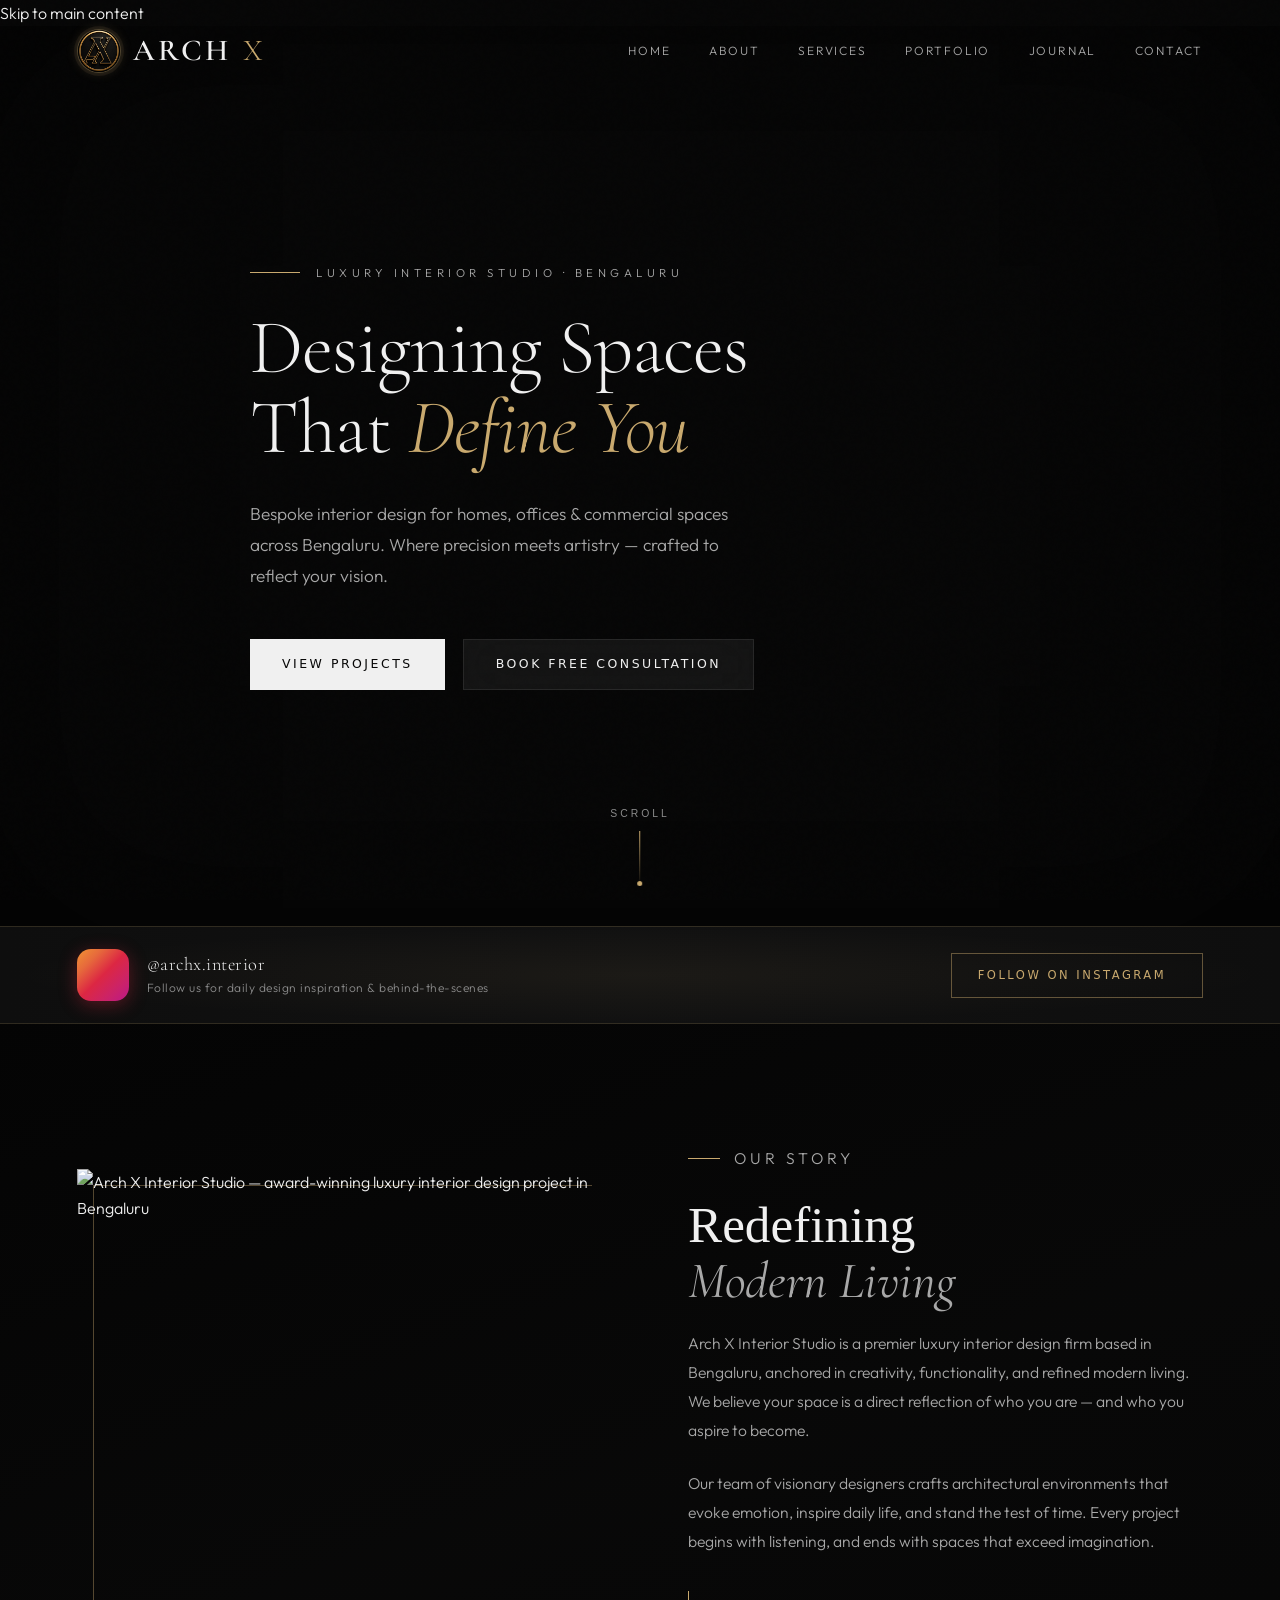
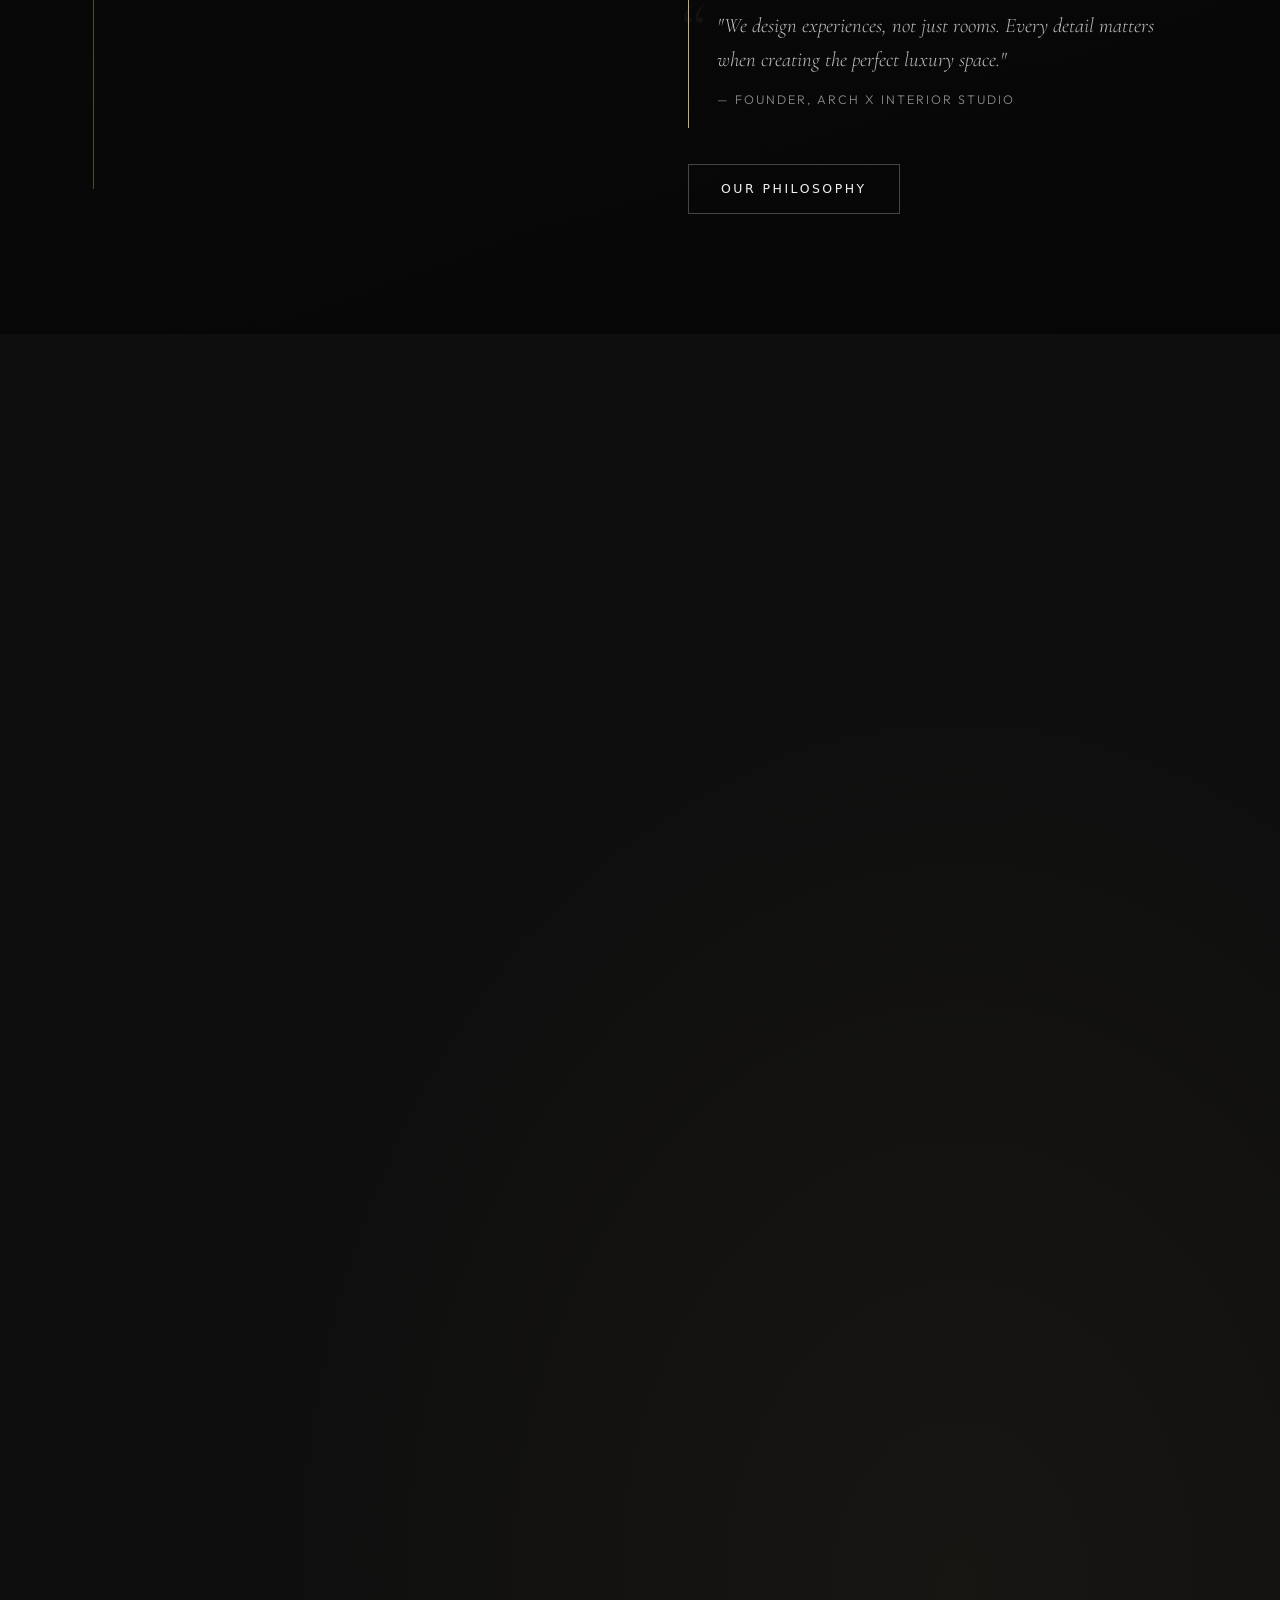
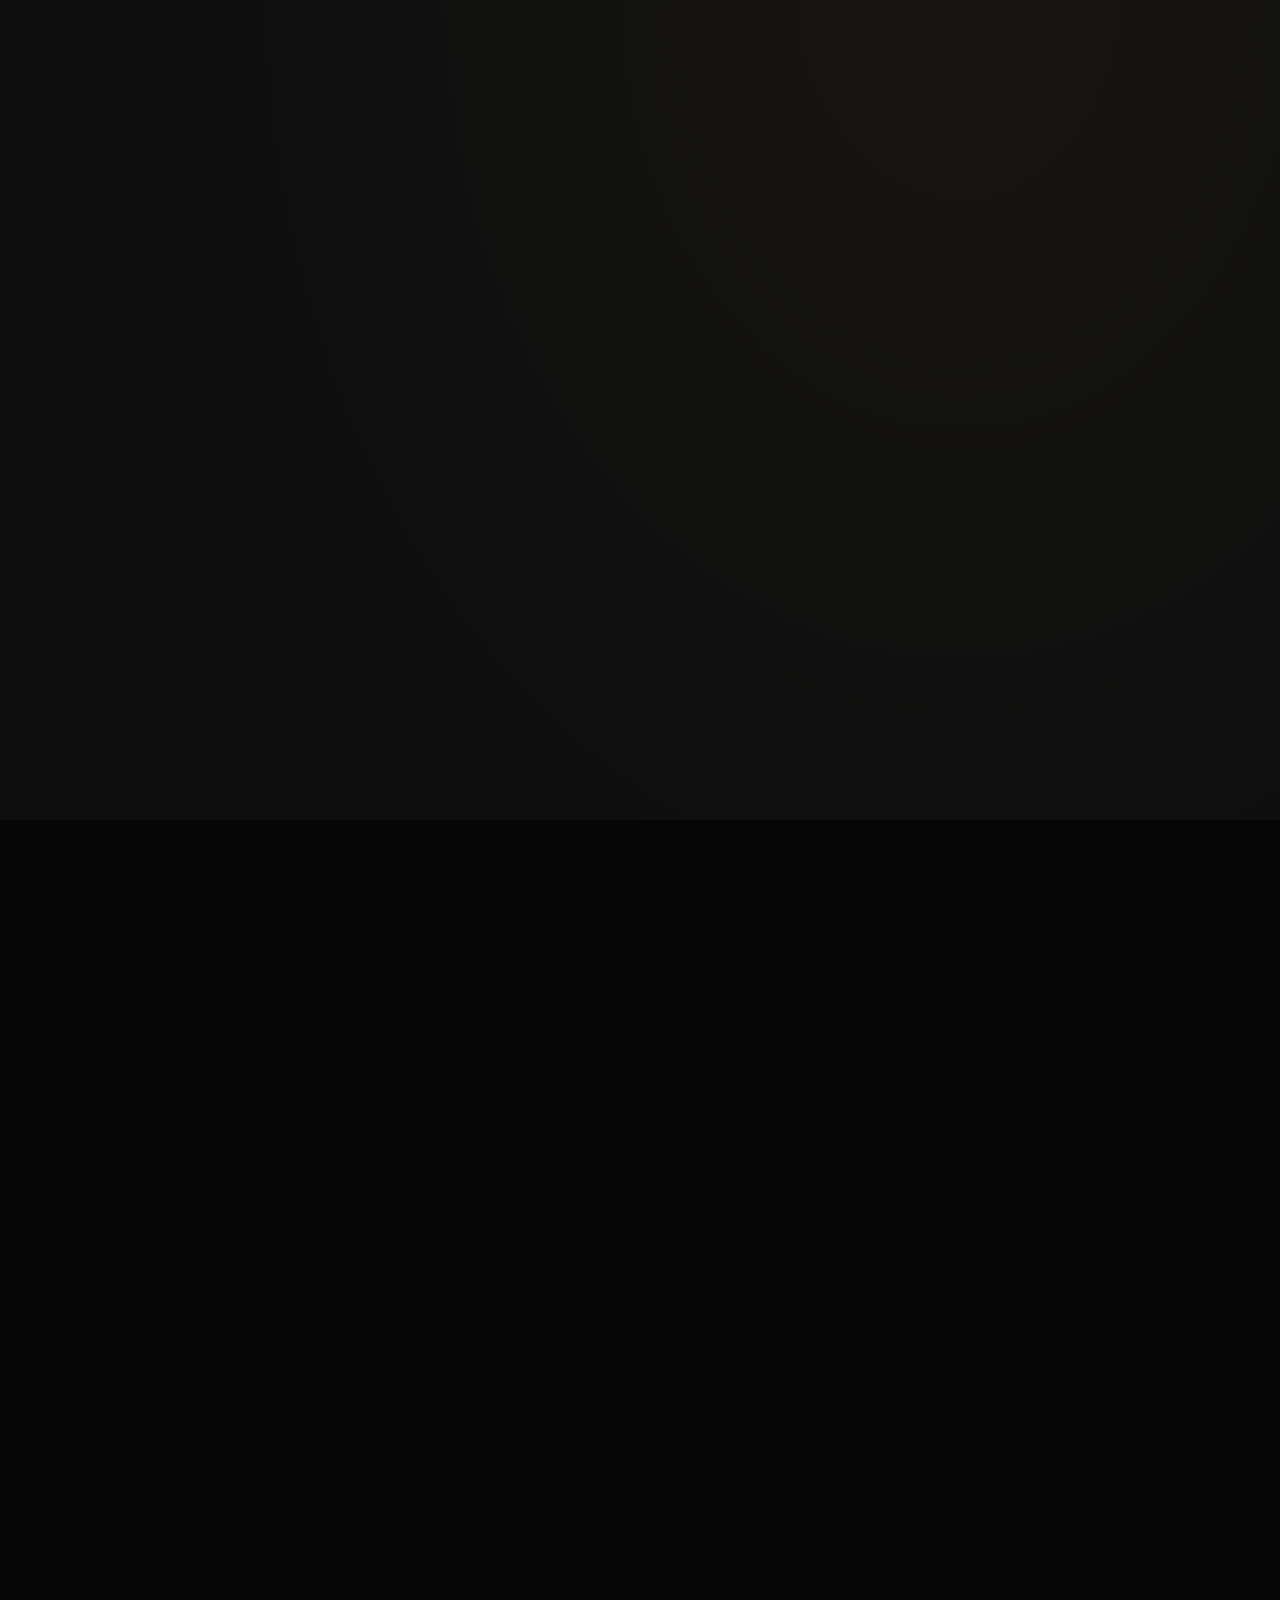
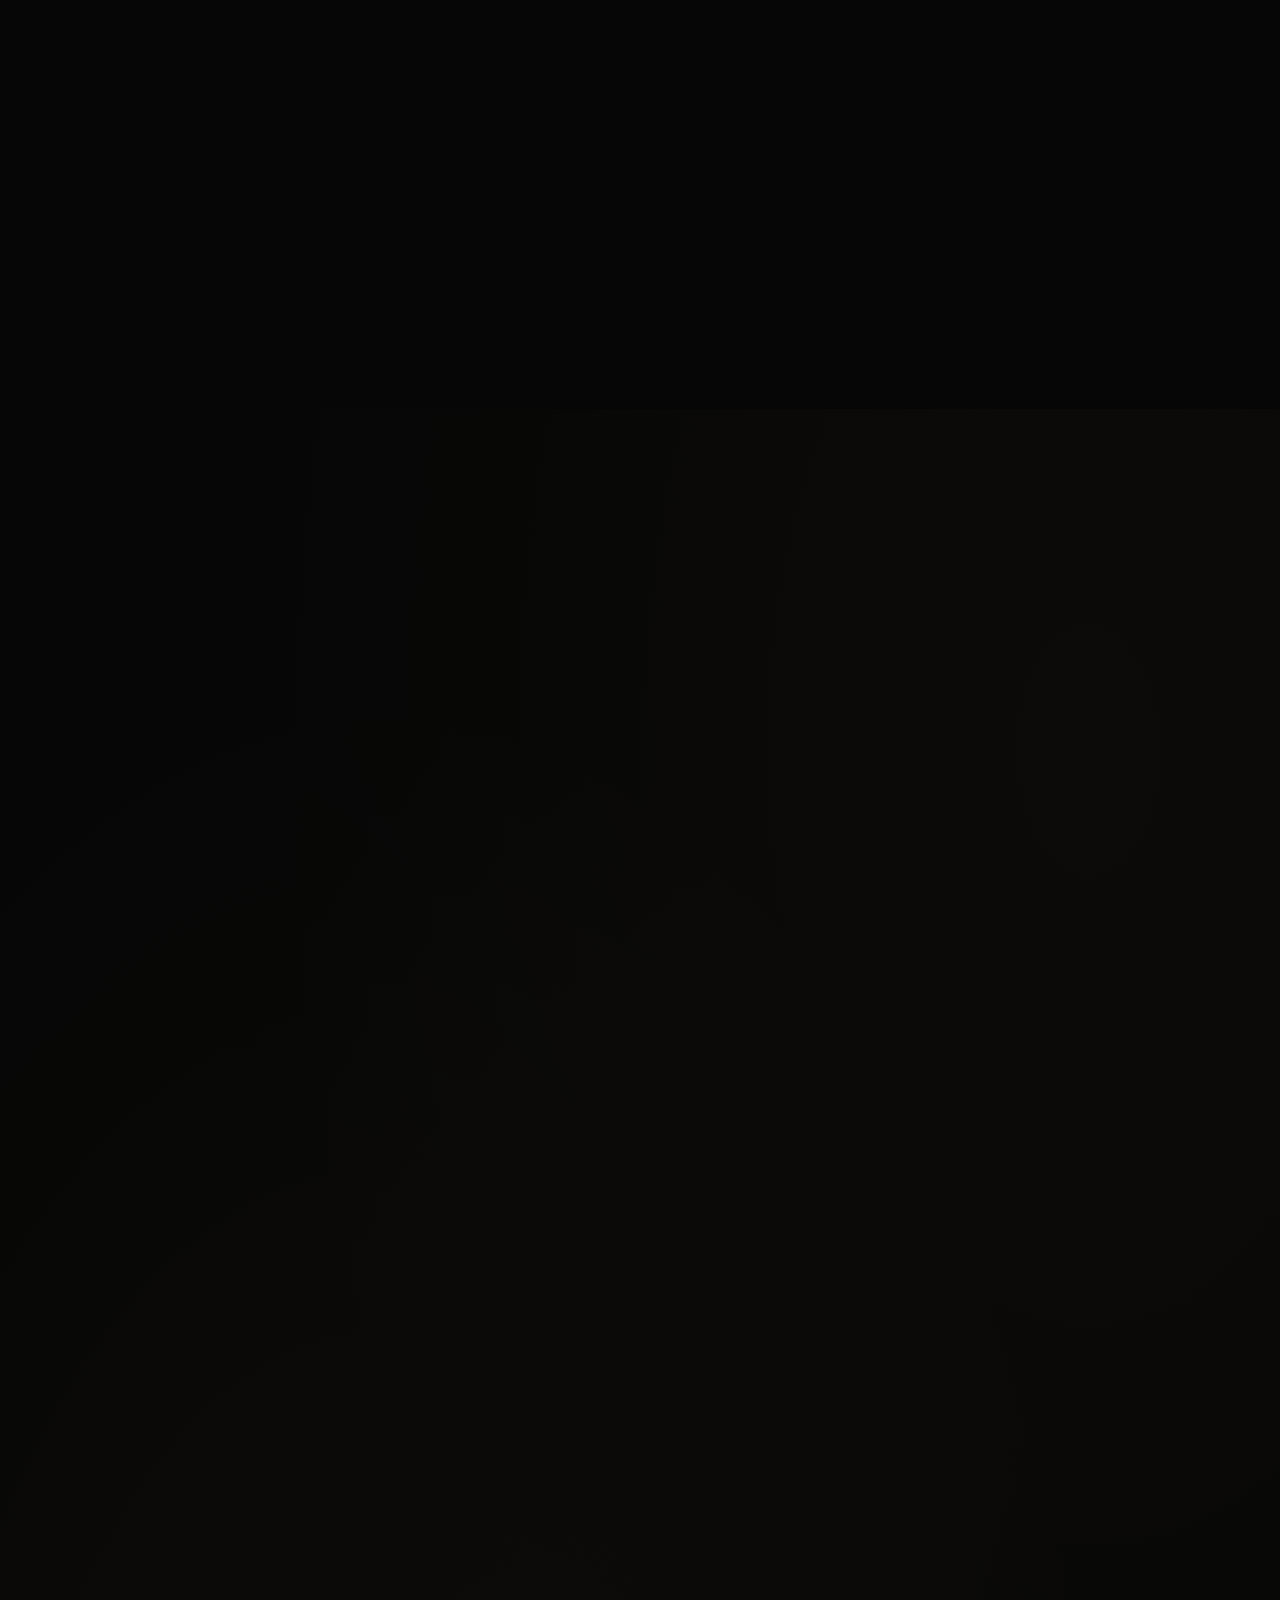
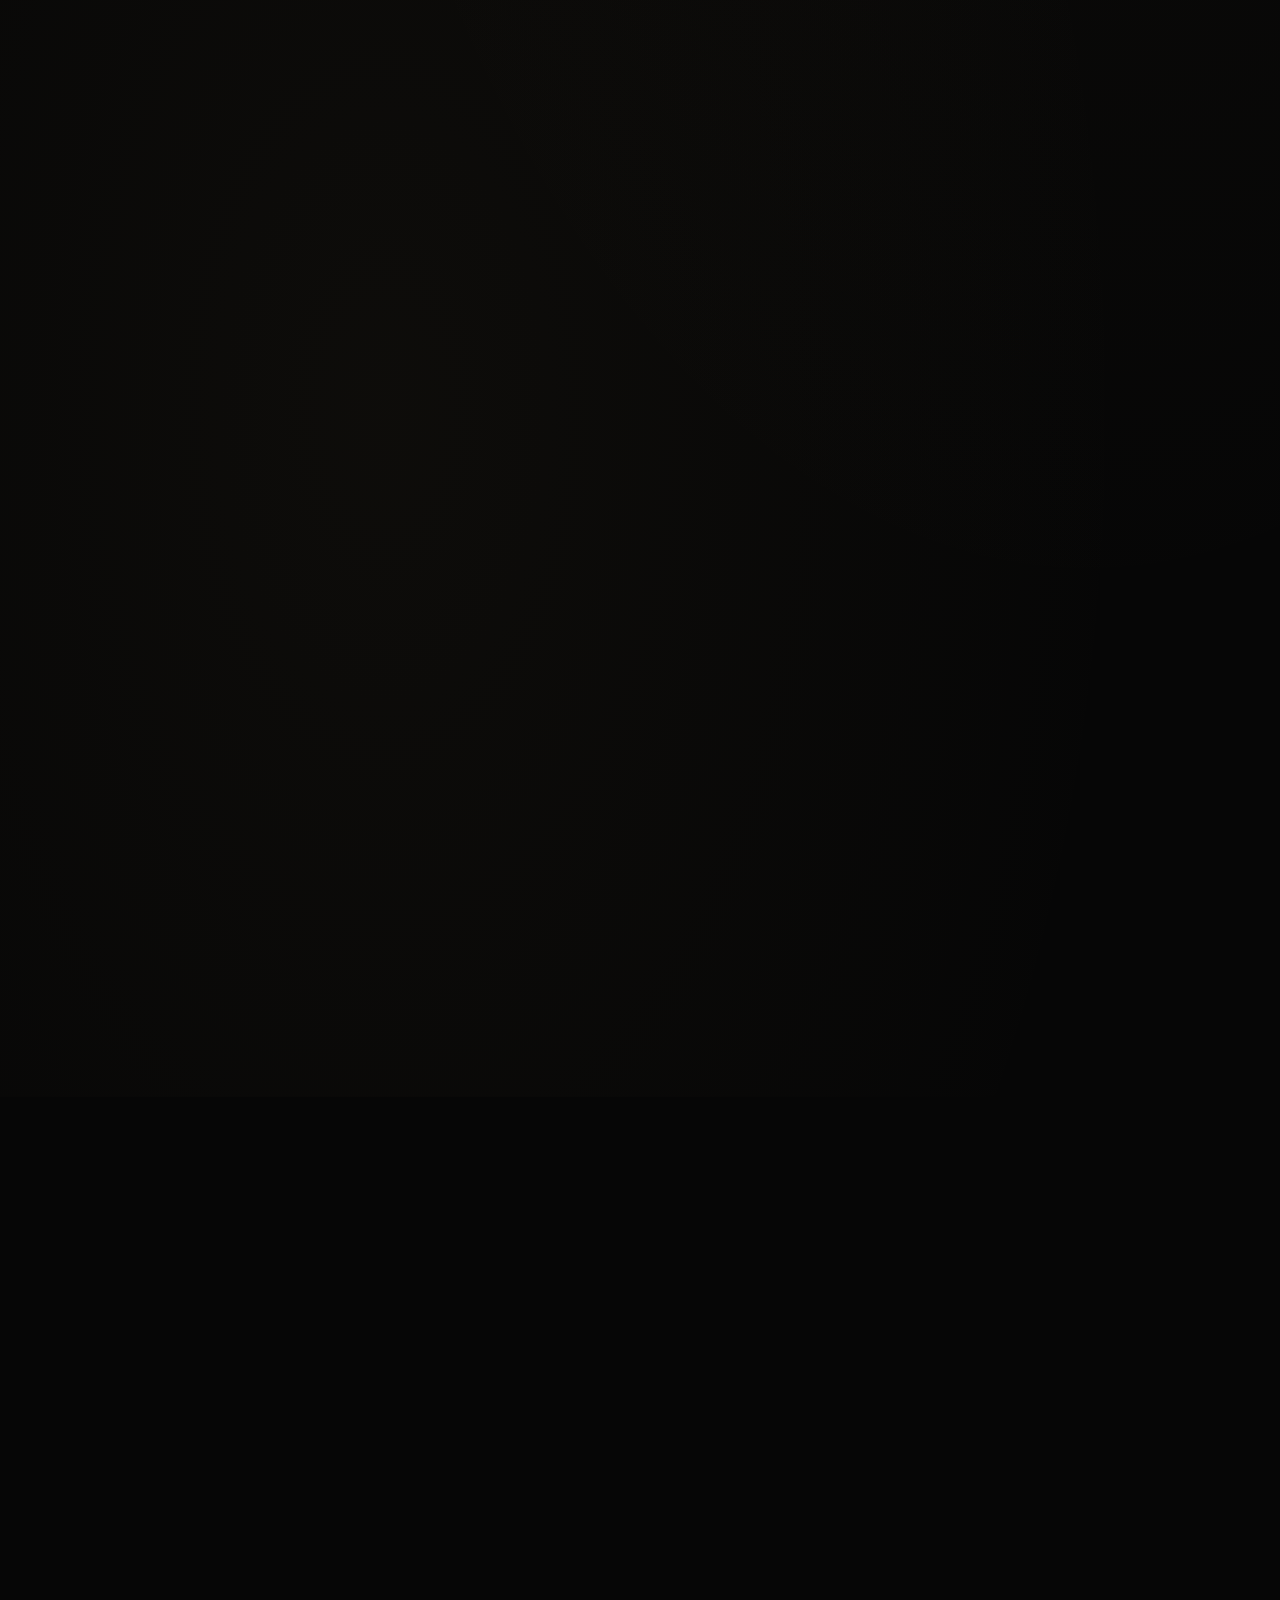
==== commit e2a6db58: "Update index.html" ====
--- a/index.html
+++ b/index.html
@@ -3,6 +3,7 @@
 <head>
 <meta charset="UTF-8">
 <meta name="viewport" content="width=device-width, initial-scale=1.0">
+<meta name="color-scheme" content="dark">
 
 <!-- ═══════════════════════════════════════
      PRIMARY SEO META
@@ -61,15 +62,26 @@
 <link rel="preconnect" href="https://fonts.googleapis.com">
 <link rel="preconnect" href="https://fonts.gstatic.com" crossorigin>
 <link rel="preconnect" href="https://cdnjs.cloudflare.com" crossorigin>
+<link rel="preconnect" href="https://images.unsplash.com" crossorigin>
+<link rel="dns-prefetch" href="https://images.unsplash.com">
+<link rel="dns-prefetch" href="https://forms.gle">
 <!-- Preload LCP hero poster — mobile-optimised (biggest LCP fix) -->
 <link rel="preload" as="image" href="https://images.unsplash.com/photo-1618221195710-dd6b41faaea6?w=800&q=60&fm=webp" imagesrcset="https://images.unsplash.com/photo-1618221195710-dd6b41faaea6?w=480&q=55&fm=webp 480w, https://images.unsplash.com/photo-1618221195710-dd6b41faaea6?w=800&q=60&fm=webp 800w, https://images.unsplash.com/photo-1618221195710-dd6b41faaea6?w=1400&q=70&fm=webp 1400w" imagesizes="100vw" fetchpriority="high">
+<!-- Preload above-fold about image on desktop -->
+<link rel="preload" as="image" href="https://images.unsplash.com/photo-1618219740975-d40978bb7378?w=700&q=85&fm=webp" media="(min-width:900px)" fetchpriority="low">
 <!-- Fonts: non-render-blocking via media swap trick -->
 <link rel="preload" as="style" href="https://fonts.googleapis.com/css2?family=Cormorant+Garamond:ital,wght@0,300;0,400;0,600;1,300;1,400&family=Outfit:wght@200;300;400;500&display=swap">
 <link href="https://fonts.googleapis.com/css2?family=Cormorant+Garamond:ital,wght@0,300;0,400;0,600;1,300;1,400&family=Outfit:wght@200;300;400;500&display=swap" rel="stylesheet" media="print" onload="this.media='all'">
 <noscript><link href="https://fonts.googleapis.com/css2?family=Cormorant+Garamond:ital,wght@0,300;0,400;0,600;1,300;1,400&family=Outfit:wght@200;300;400;500&display=swap" rel="stylesheet"></noscript>
-<!-- Font Awesome: non-render-blocking -->
-<link rel="stylesheet" href="https://cdnjs.cloudflare.com/ajax/libs/font-awesome/6.4.0/css/all.min.css" media="print" onload="this.media='all'">
-<noscript><link rel="stylesheet" href="https://cdnjs.cloudflare.com/ajax/libs/font-awesome/6.4.0/css/all.min.css"></noscript>
+<!-- Font Awesome: load only used subsets (solid + brands) — non-render-blocking -->
+<link rel="stylesheet" href="https://cdnjs.cloudflare.com/ajax/libs/font-awesome/6.4.0/css/fontawesome.min.css" media="print" onload="this.media='all'">
+<link rel="stylesheet" href="https://cdnjs.cloudflare.com/ajax/libs/font-awesome/6.4.0/css/solid.min.css" media="print" onload="this.media='all'">
+<link rel="stylesheet" href="https://cdnjs.cloudflare.com/ajax/libs/font-awesome/6.4.0/css/brands.min.css" media="print" onload="this.media='all'">
+<noscript>
+  <link rel="stylesheet" href="https://cdnjs.cloudflare.com/ajax/libs/font-awesome/6.4.0/css/fontawesome.min.css">
+  <link rel="stylesheet" href="https://cdnjs.cloudflare.com/ajax/libs/font-awesome/6.4.0/css/solid.min.css">
+  <link rel="stylesheet" href="https://cdnjs.cloudflare.com/ajax/libs/font-awesome/6.4.0/css/brands.min.css">
+</noscript>
 
 <!-- ═══════════════════════════════════════
      JSON-LD STRUCTURED DATA
@@ -206,7 +218,7 @@
 /* scroll-behavior:smooth removed — handled by JS to avoid LCP/CLS penalty */
 body{background:var(--black);color:var(--white);font-family:var(--font-body);font-weight:300;line-height:1.65;overflow-x:hidden;cursor:default;}
 h1,h2,h3,h4{font-family:var(--font-head);font-weight:400;}
-a{text-decoration:none;color:inherit;transition:all .35s var(--ease);}
+a{text-decoration:none;color:inherit;transition:color .35s var(--ease),opacity .35s var(--ease);}
 img{max-width:100%;display:block;object-fit:cover;}
 ul{list-style:none;}
 ::-webkit-scrollbar{width:4px;}
@@ -561,7 +573,7 @@
 .hero h1:hover em{color:var(--pure);}
 .hero-sub{font-size:1.08rem;color:var(--grey4);font-weight:300;margin-bottom:48px;max-width:480px;line-height:1.8;}
 .hero-btns{display:flex;gap:18px;flex-wrap:wrap;}
-.hero-scroll{position:absolute;bottom:40px;left:50%;transform:translateX(-50%);display:flex;flex-direction:column;align-items:center;gap:12px;cursor:pointer;z-index:2;}
+.hero-scroll{position:absolute;bottom:40px;left:50%;transform:translateX(-50%);display:flex;flex-direction:column;align-items:center;gap:12px;cursor:pointer;z-index:2;background:none;border:none;padding:0;}
 .hero-scroll span{font-size:.65rem;letter-spacing:3px;text-transform:uppercase;color:var(--grey3);}
 .hero-scroll-line{width:1px;height:55px;background:linear-gradient(to bottom,var(--gold),transparent);animation:scrollPulse 2.5s ease infinite;position:relative;will-change:opacity;}
 .hero-scroll-line::after{content:'';position:absolute;bottom:0;left:-2px;width:5px;height:5px;border-radius:50%;background:var(--gold);animation:scrollPulse 2.5s ease infinite;will-change:opacity;}
@@ -638,7 +650,7 @@
 .about-img-wrap{position:relative;overflow:hidden;}
 .about-img-wrap::before{content:'';position:absolute;inset:0;border:1px solid var(--gold);transform:translate(16px,16px);transition:transform .5s var(--ease);z-index:0;pointer-events:none;opacity:.4;}
 .about-img-wrap:hover::before{transform:translate(20px,20px);}
-.about-img-wrap img{width:100%;height:620px;filter:grayscale(40%);transition:filter .8s ease,transform 1.2s var(--ease);position:relative;z-index:1;image-rendering:-webkit-optimize-contrast;}
+.about-img-wrap img{width:100%;height:620px;filter:grayscale(40%);transition:filter .8s ease,transform 1.2s var(--ease);position:relative;z-index:1;}
 .about-img-wrap:hover img{filter:grayscale(0%);transform:scale(1.03);}
 .badge-glass{position:absolute;bottom:-20px;right:-20px;padding:30px 36px;backdrop-filter:var(--glass-blur2);background:rgba(20,20,20,.75);border:1px solid var(--glass-border);display:flex;align-items:center;gap:20px;z-index:2;}
 .badge-glass .num{font-family:var(--font-head);font-size:3.6rem;line-height:1;color:var(--gold);}
@@ -736,6 +748,7 @@
   cursor:pointer;background:#080808;
   /* ensure perfectly flush tiling */
   box-sizing:border-box;
+  touch-action:manipulation;
 }
 
 /* Image */
@@ -1010,10 +1023,8 @@
   border-color:rgba(201,169,110,.3) !important;
 }
 
-/* ── Performance: containment & will-change ── */
+/* ── Performance: containment & will-change (applied on-hover via JS) ── */
 .cat-card{ contain:layout style; }
-.hero-video video{ will-change:transform; }
-.about-img-wrap img{ will-change:transform,filter; }
 .svc-card{ contain:layout style; }
 
 /* ── Preloader fade: GPU-composited ── */
@@ -1040,6 +1051,8 @@
   content:'';position:fixed;inset:0;pointer-events:none;z-index:9000;
   background-image:url("data:image/svg+xml,%3Csvg viewBox='0 0 200 200' xmlns='http://www.w3.org/2000/svg'%3E%3Cfilter id='n'%3E%3CfeTurbulence type='fractalNoise' baseFrequency='0.85' numOctaves='4' stitchTiles='stitch'/%3E%3C/filter%3E%3Crect width='100%25' height='100%25' filter='url(%23n)' opacity='1'/%3E%3C/svg%3E");
   opacity:.022;mix-blend-mode:overlay;
+  will-change:transform;
+  transform:translateZ(0);
 }
 
 section::before { transition: opacity .6s ease; }
@@ -1102,10 +1115,10 @@
 ═══════════════════════════════════════════ */
 
 @media(min-width:1025px){
-  .cta-parallax img,
-  .stats-parallax-bg img { will-change:transform; }
-}
-
+  /* will-change applied dynamically by JS only when parallax is active */
+}
+
+#about,
 #services,
 #portfolio,
 #journal,
@@ -1483,16 +1496,20 @@
   .gp-title{font-size:1.35rem;}
   .gp-lb-prev{left:10px;} .gp-lb-next{right:10px;}
 }
+<style>
+.skip-link{position:absolute;top:-100%;left:16px;z-index:10000;padding:10px 18px;background:var(--gold);color:var(--black);font-size:.85rem;letter-spacing:1px;font-weight:500;border-radius:0 0 4px 4px;transition:top .2s ease;}
+.skip-link:focus{top:0;}
 </style>
 </head>
 <body>
+<a class="skip-link" href="#main-content">Skip to main content</a>
 
 
 
 
 <!-- PRELOADER -->
 <div class="preloader" id="preloader">
-  <img src="logo.webp" alt="" class="pl-logo-img" id="plLogoImg"
+  <img src="logo.webp" alt="" class="pl-logo-img" id="plLogoImg" width="96" height="96" decoding="async"
        onerror="this.style.display='none';document.getElementById('plLogoText').style.display='flex';">
   <div class="pl-logo" id="plLogoText" style="display:none;">ARCH <em>X</em></div>
   <div class="pl-track"><div class="pl-bar"></div></div>
@@ -1502,7 +1519,7 @@
 <header class="navbar" id="navbar" role="banner">
   <div class="container nav-wrap">
     <a href="/" class="logo" aria-label="Arch X Interior Studio — Home">
-      <img src="logo.webp" alt="" class="logo-img" aria-hidden="true">
+      <img src="logo.webp" alt="" class="logo-img" aria-hidden="true" width="44" height="44" decoding="async">
       ARCH <em>X</em>
     </a>
     <nav class="nav-links" id="navLinks" aria-label="Primary navigation">
@@ -1522,7 +1539,7 @@
 <!-- HERO with Video -->
 <section id="home" class="hero" aria-label="Hero — Luxury Interior Designers in Bengaluru">
   <div class="hero-video">
-    <video autoplay muted loop playsinline
+    <video autoplay muted loop playsinline preload="none"
       poster="https://images.unsplash.com/photo-1618221195710-dd6b41faaea6?w=800&q=60&fm=webp"
       aria-hidden="true" title="Arch X Interior Studio showcase video" width="1800" height="1012">
       <source src="hero-video.mp4" type="video/mp4">
@@ -1539,10 +1556,10 @@
       <a href="https://forms.gle/zBrzXBXttt1UbFRQ8" target="_blank" rel="noopener noreferrer" class="btn btn-glass">Book Free Consultation</a>
     </div>
   </div>
-  <div class="hero-scroll" onclick="document.querySelector('#about').scrollIntoView({behavior:'smooth'})" aria-label="Scroll down" role="button" tabindex="0">
+  <button class="hero-scroll" onclick="document.querySelector('#about').scrollIntoView({behavior:'smooth'})" aria-label="Scroll down to About section" type="button">
     <span>Scroll</span>
     <div class="hero-scroll-line" aria-hidden="true"></div>
-  </div>
+  </button>
 </section>
 
 <!-- INSTAGRAM CTA STRIP -->
@@ -1814,6 +1831,7 @@
           <span class="blog-tag">Living Room</span>
           <img src="https://images.unsplash.com/photo-1616486338812-3dadae4b4ace?w=600&q=65&fm=webp"
                alt="Warm modern living room with oak shelving and layered lighting"
+               width="600" height="220"
                loading="lazy" decoding="async">
           <div class="blog-card-img-overlay"></div>
         </div>
@@ -1834,6 +1852,7 @@
           <span class="blog-tag">Kitchen</span>
           <img src="https://images.unsplash.com/photo-1556909114-f6e7ad7d3136?w=600&q=65&fm=webp"
                alt="Dark walnut kitchen with brass fittings and stone countertop"
+               width="600" height="220"
                loading="lazy" decoding="async">
           <div class="blog-card-img-overlay"></div>
         </div>
@@ -1854,6 +1873,7 @@
           <span class="blog-tag">Design Thinking</span>
           <img src="https://images.unsplash.com/photo-1630699144867-37acec97df5a?w=600&q=65&fm=webp"
                alt="Bedroom with layered warm ambient lighting and linen textures"
+               width="600" height="220"
                loading="lazy" decoding="async">
           <div class="blog-card-img-overlay"></div>
         </div>
@@ -1874,6 +1894,7 @@
           <span class="blog-tag">Balcony</span>
           <img src="https://images.unsplash.com/photo-1600607687920-4e2a09cf159d?w=600&q=65&fm=webp"
                alt="Outdoor balcony with planters, teak flooring and rattan seating"
+               width="600" height="220"
                loading="lazy" decoding="async">
           <div class="blog-card-img-overlay"></div>
         </div>
@@ -1894,6 +1915,7 @@
           <span class="blog-tag">Bedroom</span>
           <img src="https://images.unsplash.com/photo-1540518614846-7eded433c457?w=600&q=65&fm=webp"
                alt="Serene bedroom with taupe tones and textured wall panels"
+               width="600" height="220"
                loading="lazy" decoding="async">
           <div class="blog-card-img-overlay"></div>
         </div>
@@ -1914,6 +1936,7 @@
           <span class="blog-tag">Dining</span>
           <img src="https://images.unsplash.com/photo-1615529182904-14819c35db37?w=600&q=65&fm=webp"
                alt="Intimate dining space with pendant lighting and oval table"
+               width="600" height="220"
                loading="lazy" decoding="async">
           <div class="blog-card-img-overlay"></div>
         </div>
@@ -1957,6 +1980,7 @@
   <div class="cta-parallax" id="ctaParallax">
     <img src="https://images.unsplash.com/photo-1600566752355-35792bedcfea?w=1200&q=65&fm=webp"
          alt="Luxury interior design inspiration — Arch X Studio Bengaluru"
+         width="1200" height="800"
          loading="lazy" decoding="async" aria-hidden="true">
     <div class="cta-overlay" aria-hidden="true"></div>
   </div>
@@ -2083,7 +2107,7 @@
 (function(){
   const pl = document.getElementById('preloader');
   const startTime = Date.now();
-  const MIN_SHOW = 1800;
+  const MIN_SHOW = 400;
 
   function dismiss(){
     const elapsed = Date.now() - startTime;
@@ -2120,7 +2144,9 @@
   hbg.setAttribute('aria-expanded','false');
 }));
 
-/* SMOOTH SCROLL + ACTIVE NAV */
+/* Defer non-critical initialisation until browser is idle */
+const idleInit = (typeof requestIdleCallback === 'function') ? requestIdleCallback : (cb) => setTimeout(cb, 1);/* SMOOTH SCROLL + ACTIVE NAV — deferred until idle */
+idleInit(()=>{
 document.querySelectorAll('a[href^="#"]').forEach(a=>{
   a.addEventListener('click',e=>{
     const t=document.querySelector(a.getAttribute('href'));
@@ -2142,13 +2168,14 @@
   });
 },{threshold:0.3, rootMargin:'-10% 0px -70% 0px'});
 sections.forEach(s=>sectionObs.observe(s));
+});
 
 /* PARALLAX — desktop only, getBoundingClientRect cached on load/resize to eliminate forced reflow */
 const pxItems=[
   {wrap:document.querySelector('.cta-parallax'),img:document.querySelector('#ctaParallax img'),speed:0.25},
 ];
 const isMobileDevice = () => window.innerWidth <= 1024 || navigator.maxTouchPoints > 0;
-let pxCache=[], pxTicking=false;
+let pxCache=[], pxTicking=false, pxScrollTimer=null;
 function cachePxRects(){
   pxCache=pxItems.map(({wrap,img,speed})=>({
     img, speed,
@@ -2172,8 +2199,17 @@
 }
 if(!isMobileDevice()){
   cachePxRects();
+  // Apply will-change only during scroll, release after scroll ends
+  window.addEventListener('scroll',()=>{
+    pxItems.forEach(({img})=>{ if(img) img.style.willChange='transform'; });
+    clearTimeout(pxScrollTimer);
+    pxScrollTimer = setTimeout(()=>{
+      pxItems.forEach(({img})=>{ if(img) img.style.willChange='auto'; });
+    }, 200);
+    applyParallax();
+  },{passive:true});
   window.addEventListener('resize',cachePxRects,{passive:true});
-  window.addEventListener('scroll',applyParallax,{passive:true});
+  cachePxRects();
   applyParallax();
 }
 
@@ -2561,11 +2597,18 @@
 },{passive:true});
 trackWrap.addEventListener('touchend', () => { velX=tVelX; momentum(); });
 
-/* Wheel */
+/* Wheel — throttled with RAF to avoid blocking compositor */
+let wheelTicking = false;
 trackWrap.addEventListener('wheel', e => {
   e.preventDefault();
-  dragX -= e.deltaY * 1.4;
-  clampAndApply();
+  if(!wheelTicking){
+    wheelTicking = true;
+    requestAnimationFrame(()=>{
+      dragX -= e.deltaY * 1.4;
+      clampAndApply();
+      wheelTicking = false;
+    });
+  }
 },{passive:false});
 
 /* ── Lightbox ── */
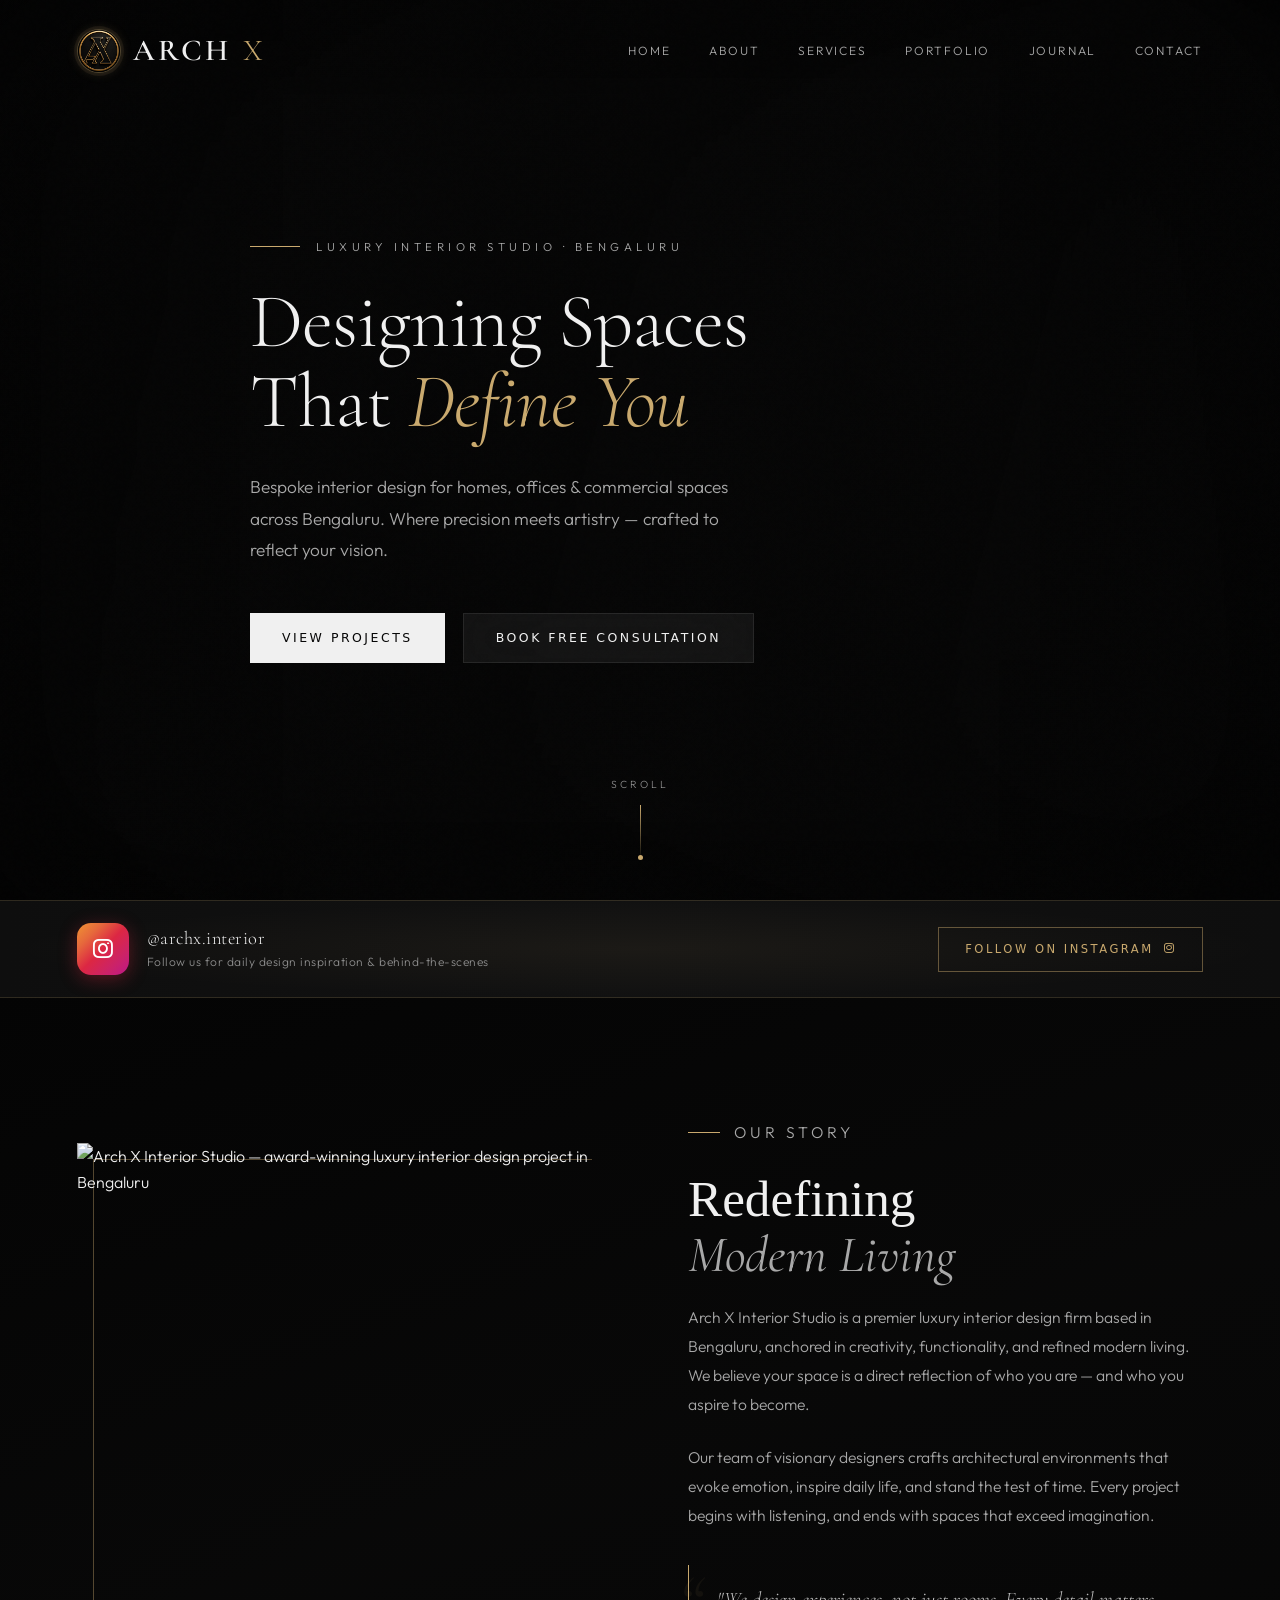
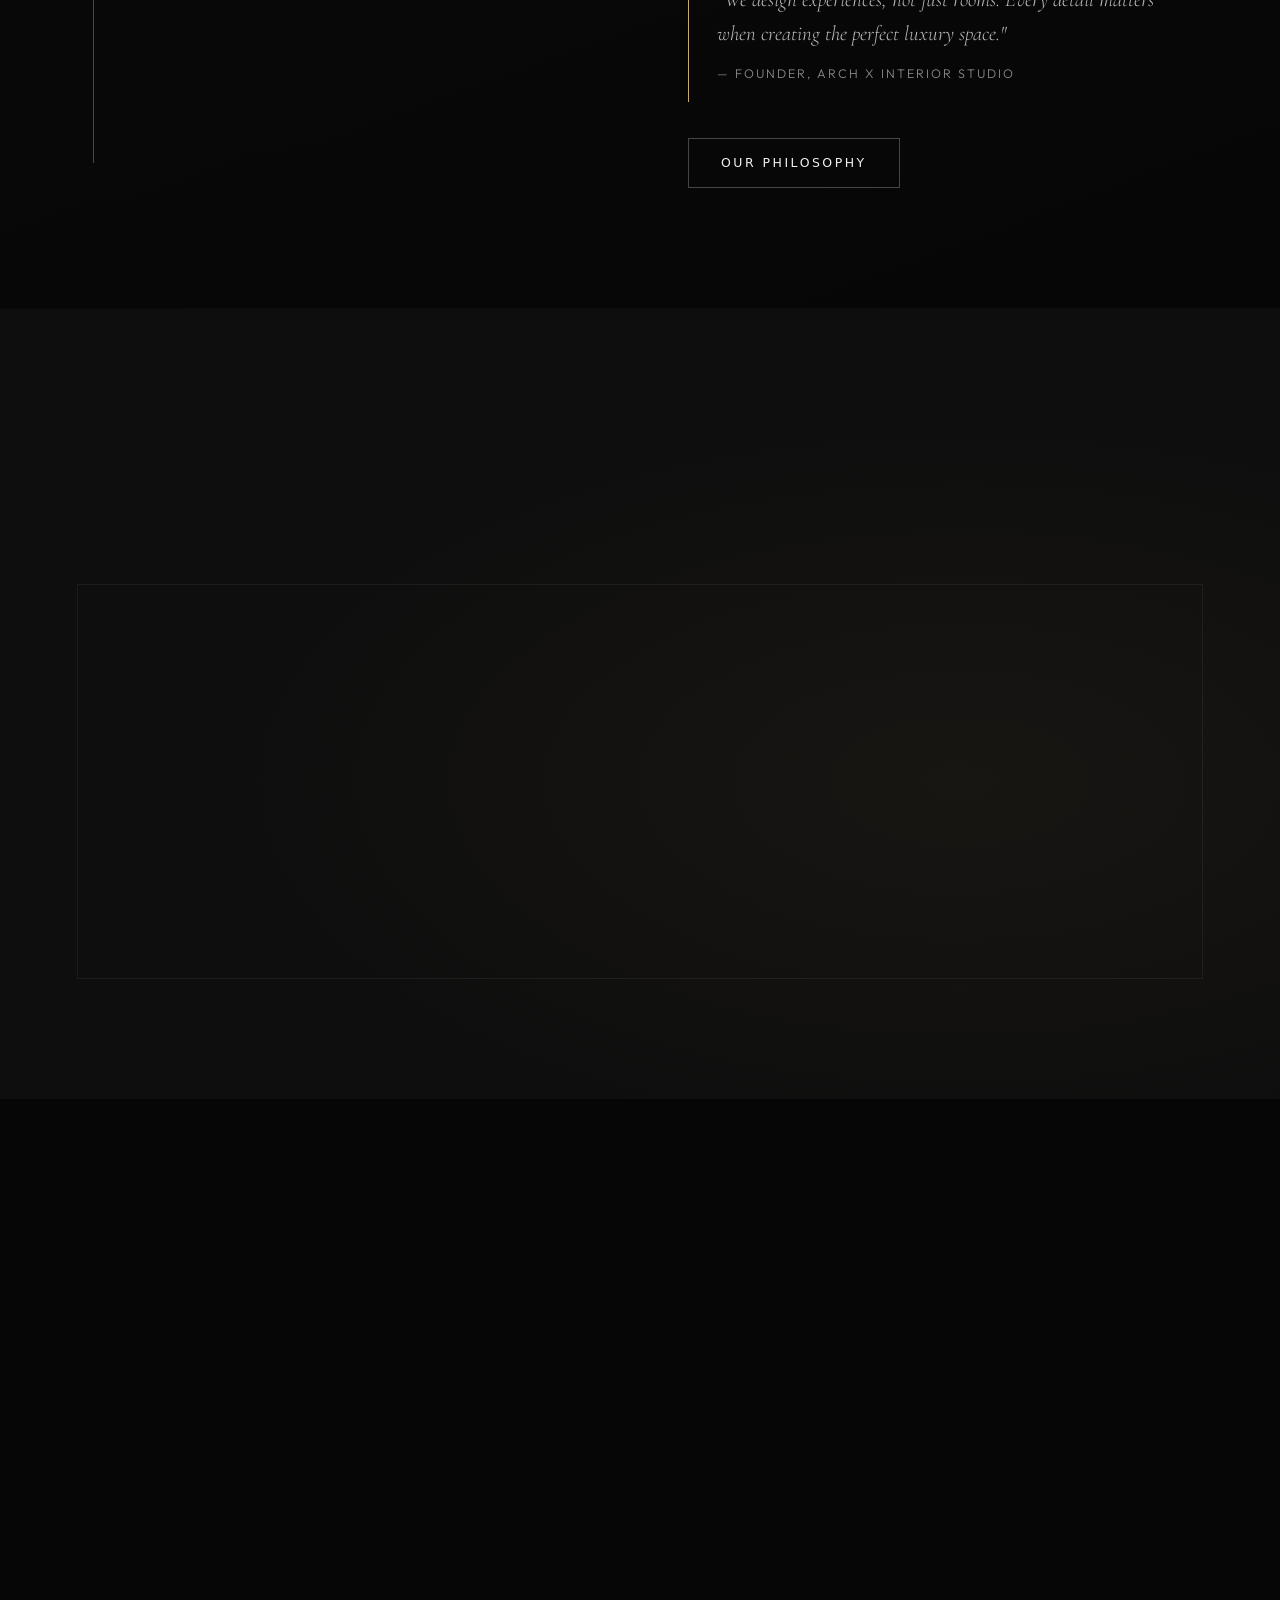
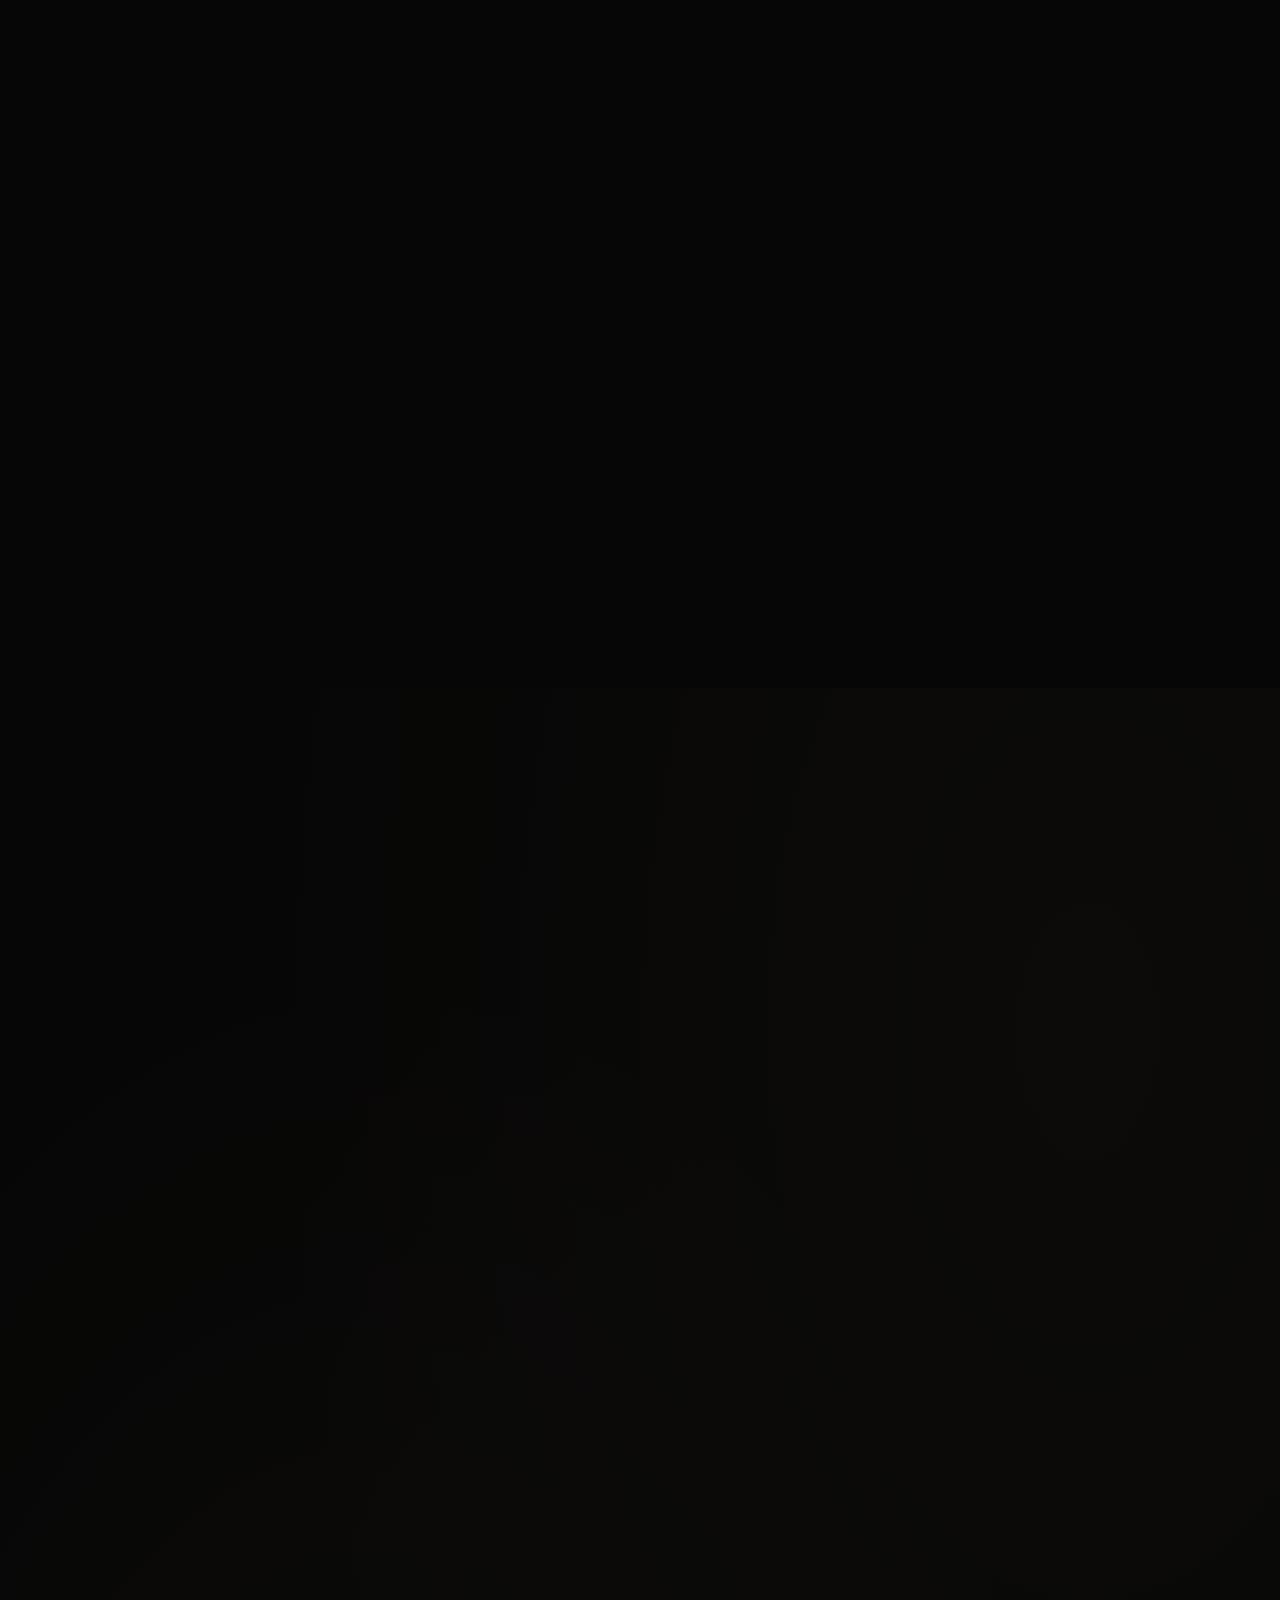
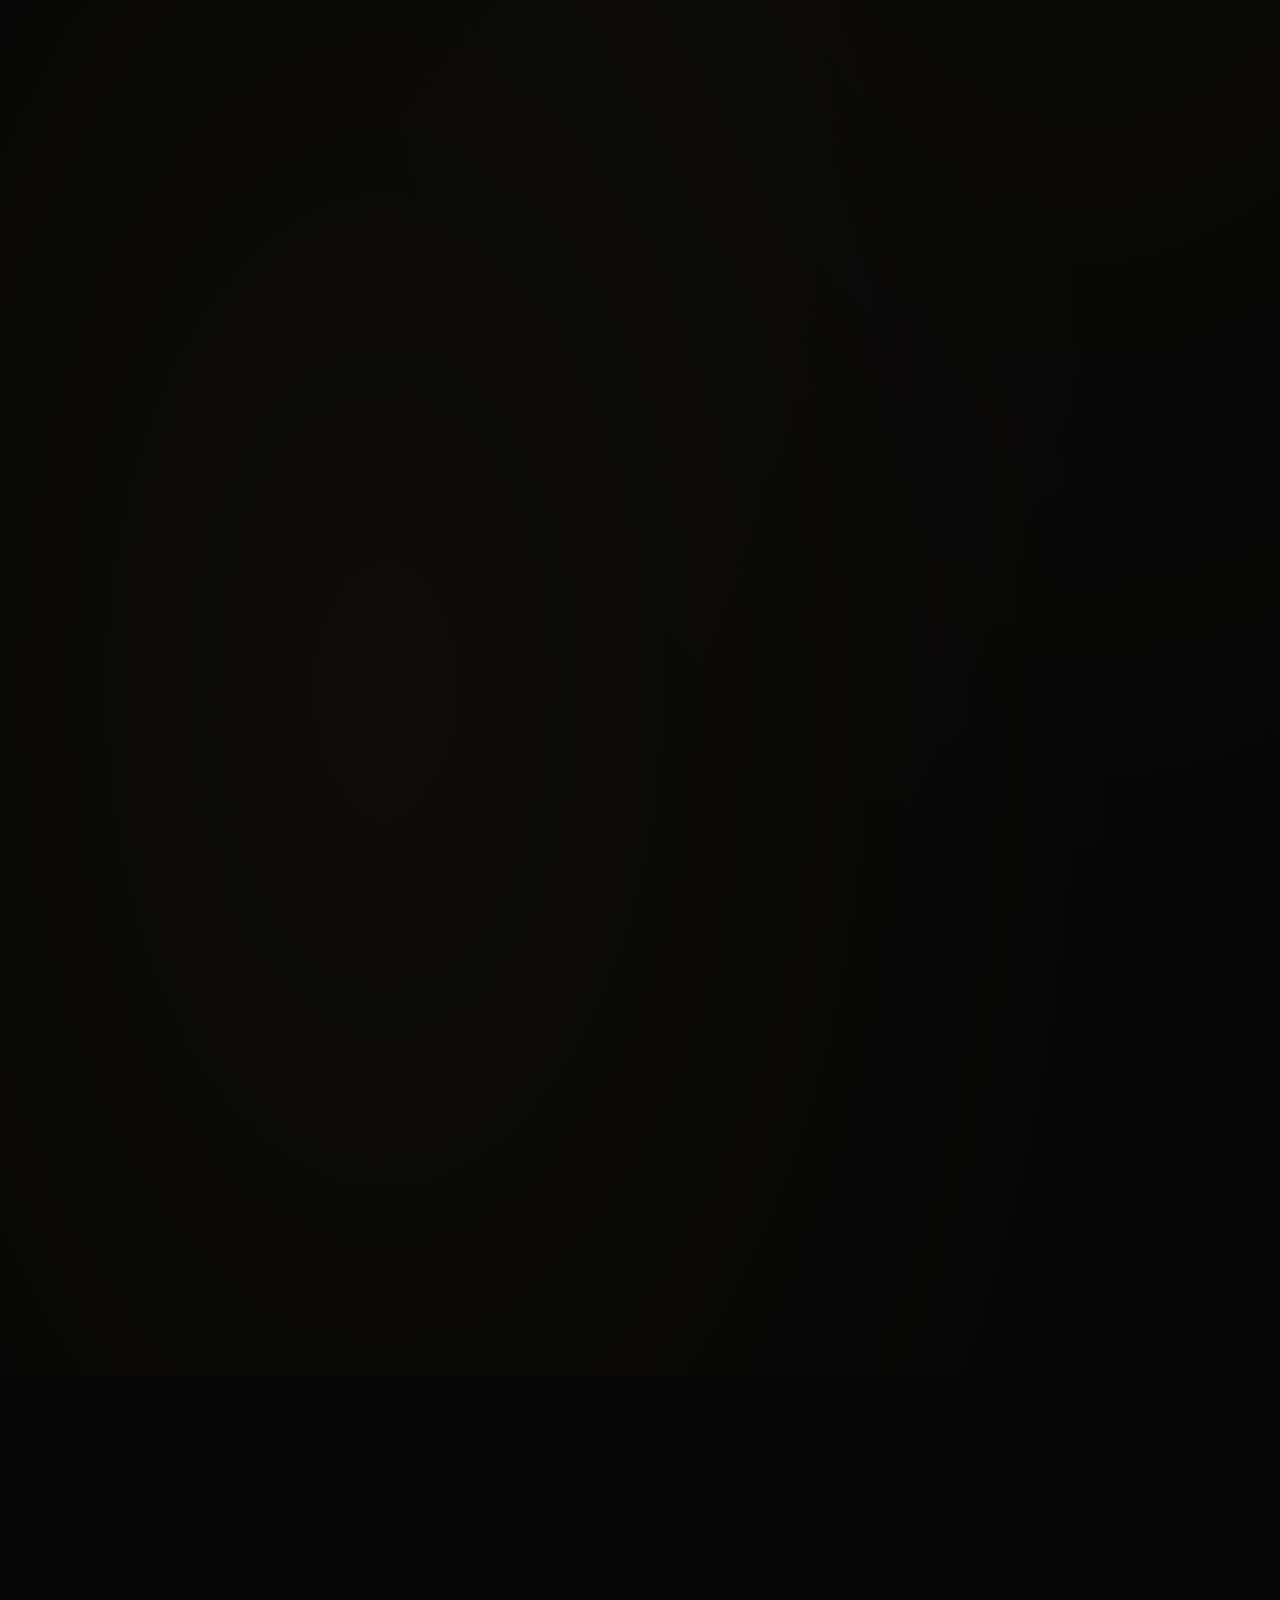
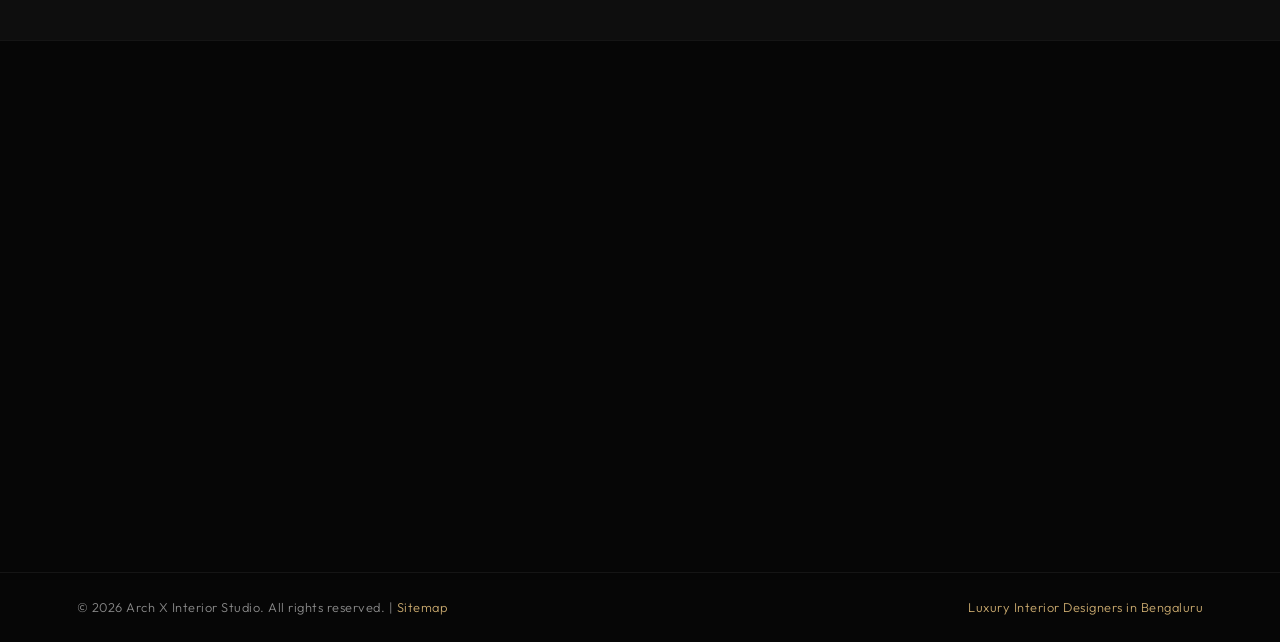
==== commit 7080c9f8: "Update index.html" ====
--- a/index.html
+++ b/index.html
@@ -3,7 +3,6 @@
 <head>
 <meta charset="UTF-8">
 <meta name="viewport" content="width=device-width, initial-scale=1.0">
-<meta name="color-scheme" content="dark">
 
 <!-- ═══════════════════════════════════════
      PRIMARY SEO META
@@ -62,26 +61,15 @@
 <link rel="preconnect" href="https://fonts.googleapis.com">
 <link rel="preconnect" href="https://fonts.gstatic.com" crossorigin>
 <link rel="preconnect" href="https://cdnjs.cloudflare.com" crossorigin>
-<link rel="preconnect" href="https://images.unsplash.com" crossorigin>
-<link rel="dns-prefetch" href="https://images.unsplash.com">
-<link rel="dns-prefetch" href="https://forms.gle">
 <!-- Preload LCP hero poster — mobile-optimised (biggest LCP fix) -->
 <link rel="preload" as="image" href="https://images.unsplash.com/photo-1618221195710-dd6b41faaea6?w=800&q=60&fm=webp" imagesrcset="https://images.unsplash.com/photo-1618221195710-dd6b41faaea6?w=480&q=55&fm=webp 480w, https://images.unsplash.com/photo-1618221195710-dd6b41faaea6?w=800&q=60&fm=webp 800w, https://images.unsplash.com/photo-1618221195710-dd6b41faaea6?w=1400&q=70&fm=webp 1400w" imagesizes="100vw" fetchpriority="high">
-<!-- Preload above-fold about image on desktop -->
-<link rel="preload" as="image" href="https://images.unsplash.com/photo-1618219740975-d40978bb7378?w=700&q=85&fm=webp" media="(min-width:900px)" fetchpriority="low">
 <!-- Fonts: non-render-blocking via media swap trick -->
 <link rel="preload" as="style" href="https://fonts.googleapis.com/css2?family=Cormorant+Garamond:ital,wght@0,300;0,400;0,600;1,300;1,400&family=Outfit:wght@200;300;400;500&display=swap">
 <link href="https://fonts.googleapis.com/css2?family=Cormorant+Garamond:ital,wght@0,300;0,400;0,600;1,300;1,400&family=Outfit:wght@200;300;400;500&display=swap" rel="stylesheet" media="print" onload="this.media='all'">
 <noscript><link href="https://fonts.googleapis.com/css2?family=Cormorant+Garamond:ital,wght@0,300;0,400;0,600;1,300;1,400&family=Outfit:wght@200;300;400;500&display=swap" rel="stylesheet"></noscript>
-<!-- Font Awesome: load only used subsets (solid + brands) — non-render-blocking -->
-<link rel="stylesheet" href="https://cdnjs.cloudflare.com/ajax/libs/font-awesome/6.4.0/css/fontawesome.min.css" media="print" onload="this.media='all'">
-<link rel="stylesheet" href="https://cdnjs.cloudflare.com/ajax/libs/font-awesome/6.4.0/css/solid.min.css" media="print" onload="this.media='all'">
-<link rel="stylesheet" href="https://cdnjs.cloudflare.com/ajax/libs/font-awesome/6.4.0/css/brands.min.css" media="print" onload="this.media='all'">
-<noscript>
-  <link rel="stylesheet" href="https://cdnjs.cloudflare.com/ajax/libs/font-awesome/6.4.0/css/fontawesome.min.css">
-  <link rel="stylesheet" href="https://cdnjs.cloudflare.com/ajax/libs/font-awesome/6.4.0/css/solid.min.css">
-  <link rel="stylesheet" href="https://cdnjs.cloudflare.com/ajax/libs/font-awesome/6.4.0/css/brands.min.css">
-</noscript>
+<!-- Font Awesome: non-render-blocking -->
+<link rel="stylesheet" href="https://cdnjs.cloudflare.com/ajax/libs/font-awesome/6.4.0/css/all.min.css" media="print" onload="this.media='all'">
+<noscript><link rel="stylesheet" href="https://cdnjs.cloudflare.com/ajax/libs/font-awesome/6.4.0/css/all.min.css"></noscript>
 
 <!-- ═══════════════════════════════════════
      JSON-LD STRUCTURED DATA
@@ -218,7 +206,7 @@
 /* scroll-behavior:smooth removed — handled by JS to avoid LCP/CLS penalty */
 body{background:var(--black);color:var(--white);font-family:var(--font-body);font-weight:300;line-height:1.65;overflow-x:hidden;cursor:default;}
 h1,h2,h3,h4{font-family:var(--font-head);font-weight:400;}
-a{text-decoration:none;color:inherit;transition:color .35s var(--ease),opacity .35s var(--ease);}
+a{text-decoration:none;color:inherit;transition:all .35s var(--ease);}
 img{max-width:100%;display:block;object-fit:cover;}
 ul{list-style:none;}
 ::-webkit-scrollbar{width:4px;}
@@ -573,7 +561,7 @@
 .hero h1:hover em{color:var(--pure);}
 .hero-sub{font-size:1.08rem;color:var(--grey4);font-weight:300;margin-bottom:48px;max-width:480px;line-height:1.8;}
 .hero-btns{display:flex;gap:18px;flex-wrap:wrap;}
-.hero-scroll{position:absolute;bottom:40px;left:50%;transform:translateX(-50%);display:flex;flex-direction:column;align-items:center;gap:12px;cursor:pointer;z-index:2;background:none;border:none;padding:0;}
+.hero-scroll{position:absolute;bottom:40px;left:50%;transform:translateX(-50%);display:flex;flex-direction:column;align-items:center;gap:12px;cursor:pointer;z-index:2;}
 .hero-scroll span{font-size:.65rem;letter-spacing:3px;text-transform:uppercase;color:var(--grey3);}
 .hero-scroll-line{width:1px;height:55px;background:linear-gradient(to bottom,var(--gold),transparent);animation:scrollPulse 2.5s ease infinite;position:relative;will-change:opacity;}
 .hero-scroll-line::after{content:'';position:absolute;bottom:0;left:-2px;width:5px;height:5px;border-radius:50%;background:var(--gold);animation:scrollPulse 2.5s ease infinite;will-change:opacity;}
@@ -650,7 +638,7 @@
 .about-img-wrap{position:relative;overflow:hidden;}
 .about-img-wrap::before{content:'';position:absolute;inset:0;border:1px solid var(--gold);transform:translate(16px,16px);transition:transform .5s var(--ease);z-index:0;pointer-events:none;opacity:.4;}
 .about-img-wrap:hover::before{transform:translate(20px,20px);}
-.about-img-wrap img{width:100%;height:620px;filter:grayscale(40%);transition:filter .8s ease,transform 1.2s var(--ease);position:relative;z-index:1;}
+.about-img-wrap img{width:100%;height:620px;filter:grayscale(40%);transition:filter .8s ease,transform 1.2s var(--ease);position:relative;z-index:1;image-rendering:-webkit-optimize-contrast;}
 .about-img-wrap:hover img{filter:grayscale(0%);transform:scale(1.03);}
 .badge-glass{position:absolute;bottom:-20px;right:-20px;padding:30px 36px;backdrop-filter:var(--glass-blur2);background:rgba(20,20,20,.75);border:1px solid var(--glass-border);display:flex;align-items:center;gap:20px;z-index:2;}
 .badge-glass .num{font-family:var(--font-head);font-size:3.6rem;line-height:1;color:var(--gold);}
@@ -748,7 +736,6 @@
   cursor:pointer;background:#080808;
   /* ensure perfectly flush tiling */
   box-sizing:border-box;
-  touch-action:manipulation;
 }
 
 /* Image */
@@ -1023,8 +1010,10 @@
   border-color:rgba(201,169,110,.3) !important;
 }
 
-/* ── Performance: containment & will-change (applied on-hover via JS) ── */
+/* ── Performance: containment & will-change ── */
 .cat-card{ contain:layout style; }
+.hero-video video{ will-change:transform; }
+.about-img-wrap img{ will-change:transform,filter; }
 .svc-card{ contain:layout style; }
 
 /* ── Preloader fade: GPU-composited ── */
@@ -1051,8 +1040,6 @@
   content:'';position:fixed;inset:0;pointer-events:none;z-index:9000;
   background-image:url("data:image/svg+xml,%3Csvg viewBox='0 0 200 200' xmlns='http://www.w3.org/2000/svg'%3E%3Cfilter id='n'%3E%3CfeTurbulence type='fractalNoise' baseFrequency='0.85' numOctaves='4' stitchTiles='stitch'/%3E%3C/filter%3E%3Crect width='100%25' height='100%25' filter='url(%23n)' opacity='1'/%3E%3C/svg%3E");
   opacity:.022;mix-blend-mode:overlay;
-  will-change:transform;
-  transform:translateZ(0);
 }
 
 section::before { transition: opacity .6s ease; }
@@ -1115,10 +1102,10 @@
 ═══════════════════════════════════════════ */
 
 @media(min-width:1025px){
-  /* will-change applied dynamically by JS only when parallax is active */
-}
-
-#about,
+  .cta-parallax img,
+  .stats-parallax-bg img { will-change:transform; }
+}
+
 #services,
 #portfolio,
 #journal,
@@ -1314,202 +1301,394 @@
 }
 .gp-backdrop.open{
   opacity:1;pointer-events:auto;
-  background:rgba(0,0,0,.8);
-  backdrop-filter:blur(20px);-webkit-backdrop-filter:blur(20px);
-}
-
+  background:rgba(0,0,0,.85);
+  backdrop-filter:blur(24px);-webkit-backdrop-filter:blur(24px);
+}
+
+/* Panel slides up from bottom */
 .gp-panel{
   position:fixed;inset:0;z-index:8100;
   display:flex;flex-direction:column;
-  background:linear-gradient(160deg,#0a0a0a 0%,#080808 60%,#060606 100%);
+  background:#080808;
   transform:translateY(100%);opacity:0;
-  transition:transform .65s cubic-bezier(0.22,1,0.36,1),
-             opacity .4s ease;
+  transition:transform .7s cubic-bezier(0.22,1,0.36,1),
+             opacity .35s ease;
   pointer-events:none;
+  /* Thin gold rule at top of panel */
+  border-top:1px solid rgba(201,169,110,.18);
 }
 .gp-panel.open{transform:translateY(0);opacity:1;pointer-events:auto;}
 
+/* ── Header ── */
 .gp-header{
   display:flex;align-items:flex-end;justify-content:space-between;
-  padding:36px 56px 28px;
-  border-bottom:1px solid rgba(201,169,110,.12);
+  padding:32px 60px 24px;
+  border-bottom:1px solid rgba(201,169,110,.1);
   flex-shrink:0;
+  /* Gold-gradient left accent */
+  position:relative;
+}
+.gp-header::before{
+  content:'';position:absolute;left:0;top:0;bottom:0;width:2px;
+  background:linear-gradient(180deg,transparent,var(--gold),transparent);
+  opacity:.45;
 }
 .gp-label{
-  display:block;font-size:.6rem;letter-spacing:4px;text-transform:uppercase;
-  color:var(--gold);margin-bottom:6px;
+  display:block;font-size:.58rem;letter-spacing:4.5px;text-transform:uppercase;
+  color:var(--gold);margin-bottom:8px;opacity:.9;
 }
 .gp-title{
-  font-family:var(--font-head);font-size:clamp(1.6rem,3vw,2.6rem);
+  font-family:var(--font-head);font-size:clamp(1.8rem,3vw,2.8rem);
   color:#fff;font-weight:400;line-height:1;
-}
-.gp-header-right{display:flex;align-items:center;gap:28px;}
+  letter-spacing:-.01em;
+}
+.gp-header-right{display:flex;align-items:center;gap:24px;}
 .gp-count{
-  font-size:.72rem;letter-spacing:3px;color:rgba(255,255,255,.35);
+  font-size:.68rem;letter-spacing:3px;color:rgba(255,255,255,.3);
   font-variant-numeric:tabular-nums;
 }
 .gp-close{
-  width:44px;height:44px;border-radius:50%;border:1px solid rgba(255,255,255,.14);
-  background:transparent;color:rgba(255,255,255,.7);
-  font-size:1rem;cursor:pointer;
+  width:44px;height:44px;border-radius:50%;
+  border:1px solid rgba(255,255,255,.12);
+  background:transparent;color:rgba(255,255,255,.65);
+  font-size:.9rem;cursor:pointer;
   display:flex;align-items:center;justify-content:center;
-  transition:all .35s cubic-bezier(0.22,1,0.36,1);
+  transition:background .32s ease,border-color .32s ease,
+             color .32s ease,transform .4s cubic-bezier(0.22,1,0.36,1);
+  flex-shrink:0;
 }
 .gp-close:hover{
-  background:rgba(201,169,110,.12);border-color:var(--gold);color:#fff;
+  background:rgba(201,169,110,.1);border-color:rgba(201,169,110,.5);color:#fff;
   transform:rotate(90deg);
 }
 
+/* ── Card track ── */
 .gp-track-wrap{
   flex:1;overflow:hidden;position:relative;
-  padding:44px 56px 28px;
+  padding:36px 60px 24px;
   cursor:grab;user-select:none;
+  /* Fade edges for editorial feel */
+  -webkit-mask-image:linear-gradient(90deg,
+    transparent 0px,
+    #000 48px,
+    #000 calc(100% - 48px),
+    transparent 100%);
+  mask-image:linear-gradient(90deg,
+    transparent 0px,
+    #000 48px,
+    #000 calc(100% - 48px),
+    transparent 100%);
 }
 .gp-track-wrap.dragging{cursor:grabbing;}
 .gp-track-wrap.dragging *{pointer-events:none;}
 
 .gp-track{
-  display:flex;gap:18px;
+  display:flex;
+  gap:14px;
   height:100%;
   align-items:stretch;
   width:max-content;
   will-change:transform;
-  transition:transform .05s linear;
-}
-
+  /* No CSS transition — JS handles all movement for silky feel */
+  transition:none;
+}
+
+/* ── Individual card ── */
 .gp-card{
   position:relative;overflow:hidden;
-  border-radius:10px;
+  border-radius:6px;
   flex-shrink:0;
-  width:clamp(240px,22vw,320px);
-  background:#111;
+  /* 3:4 portrait — architectural and cinematic on desktop */
+  width:clamp(220px,20vw,300px);
+  /* Aspect ratio enforced via padding hack for cross-browser */
+  background:#0e0e0e;
   cursor:pointer;
+  box-shadow:0 4px 24px rgba(0,0,0,.6),
+             0 1px 0 rgba(255,255,255,.03) inset;
+  /* Subtle initial border */
+  outline:1px solid rgba(255,255,255,.04);
+  outline-offset:-1px;
   transition:
-    transform .55s cubic-bezier(0.22,1,0.36,1),
-    box-shadow .55s cubic-bezier(0.22,1,0.36,1),
-    filter .45s ease;
-  box-shadow:0 8px 32px rgba(0,0,0,.55);
-  will-change:transform,filter;
-}
+    transform .6s cubic-bezier(0.22,1,0.36,1),
+    box-shadow .6s cubic-bezier(0.22,1,0.36,1),
+    outline-color .4s ease;
+}
+
+/* Neighbouring cards dim when one is hovered — editorial focus */
 .gp-track:hover .gp-card:not(:hover){
-  filter:brightness(.52) saturate(.65);
-  transform:scale(.965);
+  filter:brightness(.48) saturate(.55);
+  transform:scale(.962) translateY(4px);
+  transition:filter .5s ease,transform .5s cubic-bezier(0.22,1,0.36,1);
 }
 .gp-track .gp-card:hover{
-  transform:scale(1.045) translateY(-8px);
-  box-shadow:0 32px 80px rgba(0,0,0,.75), 0 0 0 1px rgba(201,169,110,.22);
-  filter:brightness(1.04) saturate(1.12);
+  transform:scale(1.04) translateY(-6px);
+  box-shadow:0 28px 72px rgba(0,0,0,.8),
+             0 0 0 1px rgba(201,169,110,.28);
+  outline-color:rgba(201,169,110,.2);
   z-index:10;
-}
+  filter:brightness(1.03) saturate(1.08);
+}
+
+/* Image fills card — no aspect-ratio CSS so old Safari is safe */
 .gp-card img{
   width:100%;height:100%;object-fit:cover;display:block;
-  transition:transform .65s cubic-bezier(0.22,1,0.36,1);
+  /* Slight initial desaturation for editorial tone */
+  filter:saturate(.88) brightness(.94);
+  transition:transform .7s cubic-bezier(0.22,1,0.36,1),
+             filter .6s ease;
   pointer-events:none;
 }
-.gp-card:hover img{transform:scale(1.07);}
-
+.gp-card:hover img{
+  transform:scale(1.06);
+  filter:saturate(1) brightness(.98);
+}
+
+/* ── Card overlay (info on hover) ── */
 .gp-card-overlay{
   position:absolute;inset:0;
-  background:linear-gradient(180deg,transparent 45%,rgba(0,0,0,.82) 100%);
-  opacity:0;transition:opacity .42s ease;
-  display:flex;align-items:flex-end;padding:22px;
+  background:linear-gradient(180deg,
+    transparent 40%,
+    rgba(0,0,0,.5) 70%,
+    rgba(0,0,0,.88) 100%);
+  opacity:0;
+  transition:opacity .45s ease;
+  display:flex;align-items:flex-end;
+  padding:20px 18px;
 }
 .gp-card:hover .gp-card-overlay{opacity:1;}
+
 .gp-card-info{
-  transform:translateY(10px);
-  transition:transform .42s cubic-bezier(0.22,1,0.36,1);
-  display:flex;flex-direction:column;gap:4px;
+  transform:translateY(8px);
+  transition:transform .45s cubic-bezier(0.22,1,0.36,1);
+  display:flex;flex-direction:column;gap:3px;
 }
 .gp-card:hover .gp-card-info{transform:translateY(0);}
+
 .gp-card-num{
-  font-size:.55rem;letter-spacing:3.5px;text-transform:uppercase;color:var(--gold);
+  font-size:.52rem;letter-spacing:4px;text-transform:uppercase;
+  color:rgba(201,169,110,.8);
+  margin-bottom:2px;
 }
 .gp-card-name{
-  font-family:var(--font-head);font-size:1rem;color:#fff;font-weight:400;line-height:1.2;
-}
+  font-family:var(--font-head);font-size:.95rem;
+  color:#fff;font-weight:400;line-height:1.25;
+}
+
+/* Gold top shimmer on hover */
 .gp-card::after{
-  content:'';position:absolute;top:0;left:0;right:0;height:2px;
+  content:'';position:absolute;top:0;left:0;right:0;height:1.5px;
   background:linear-gradient(90deg,transparent,var(--gold),transparent);
-  opacity:0;transform:scaleX(.3);
-  transition:opacity .42s ease,transform .42s ease;
+  opacity:0;transform:scaleX(.2);
+  transform-origin:center;
+  transition:opacity .45s ease,transform .55s cubic-bezier(0.22,1,0.36,1);
 }
 .gp-card:hover::after{opacity:1;transform:scaleX(1);}
 
+/* ── Hint bar ── */
 .gp-hint{
-  display:flex;align-items:center;gap:16px;
-  padding:14px 56px 24px;flex-shrink:0;
-  transition:opacity .6s ease;
-}
-.gp-hint span{font-size:.58rem;letter-spacing:3px;text-transform:uppercase;color:rgba(255,255,255,.4);}
-.gp-hint-line{flex:1;height:1px;background:linear-gradient(90deg,rgba(201,169,110,.3),transparent);}
-
+  display:flex;align-items:center;gap:18px;
+  padding:12px 60px 20px;
+  flex-shrink:0;
+  transition:opacity .8s ease;
+}
+.gp-hint span{
+  font-size:.56rem;letter-spacing:3.5px;text-transform:uppercase;
+  color:rgba(255,255,255,.28);
+  white-space:nowrap;
+}
+.gp-hint-line{
+  flex:1;height:1px;
+  background:linear-gradient(90deg,rgba(201,169,110,.22),transparent);
+}
+
+/* ── Lightbox ── */
 .gp-lb{
   position:fixed;inset:0;z-index:9500;
   background:rgba(0,0,0,.97);
   display:flex;align-items:center;justify-content:center;
   opacity:0;pointer-events:none;
-  transition:opacity .38s ease;
+  transition:opacity .35s ease;
 }
 .gp-lb.open{opacity:1;pointer-events:auto;}
 .gp-lb img{
-  max-width:90vw;max-height:88vh;object-fit:contain;
-  border-radius:4px;
-  box-shadow:0 40px 100px rgba(0,0,0,.8);
-  transition:opacity .25s ease;
+  max-width:88vw;max-height:86vh;object-fit:contain;
+  border-radius:3px;
+  box-shadow:0 40px 100px rgba(0,0,0,.85);
+  transition:opacity .22s ease;
 }
 .gp-lb-close{
-  position:absolute;top:28px;right:36px;
-  width:46px;height:46px;border-radius:50%;
-  border:1px solid rgba(255,255,255,.18);background:transparent;
-  color:#fff;font-size:1rem;cursor:pointer;
+  position:absolute;top:24px;right:32px;
+  width:44px;height:44px;border-radius:50%;
+  border:1px solid rgba(255,255,255,.15);background:rgba(8,8,8,.7);
+  color:#fff;font-size:.85rem;cursor:pointer;
   display:flex;align-items:center;justify-content:center;
-  transition:all .32s ease;
-}
-.gp-lb-close:hover{background:rgba(201,169,110,.15);border-color:var(--gold);transform:rotate(90deg);}
+  transition:background .3s ease,border-color .3s ease,transform .4s cubic-bezier(0.22,1,0.36,1);
+  backdrop-filter:blur(8px);
+}
+.gp-lb-close:hover{
+  background:rgba(201,169,110,.15);border-color:rgba(201,169,110,.5);
+  transform:rotate(90deg);
+}
 .gp-lb-prev,.gp-lb-next{
   position:absolute;top:50%;transform:translateY(-50%);
-  width:52px;height:52px;border-radius:50%;
-  border:1px solid rgba(255,255,255,.18);background:rgba(0,0,0,.5);
-  color:#fff;font-size:.9rem;cursor:pointer;
+  width:50px;height:50px;border-radius:50%;
+  border:1px solid rgba(255,255,255,.15);
+  background:rgba(8,8,8,.6);
+  color:#fff;font-size:.85rem;cursor:pointer;
   display:flex;align-items:center;justify-content:center;
-  transition:all .32s ease;
-}
-.gp-lb-prev:hover,.gp-lb-next:hover{background:rgba(201,169,110,.2);border-color:var(--gold);}
-.gp-lb-prev{left:28px;} .gp-lb-next{right:28px;}
+  transition:background .3s ease,border-color .3s ease,transform .35s ease;
+  backdrop-filter:blur(8px);
+}
+.gp-lb-prev:hover,.gp-lb-next:hover{
+  background:rgba(201,169,110,.18);border-color:rgba(201,169,110,.5);
+  transform:translateY(-50%) scale(1.08);
+}
+.gp-lb-prev{left:24px;} .gp-lb-next{right:24px;}
 .gp-lb-caption{
-  position:absolute;bottom:28px;left:50%;transform:translateX(-50%);
-  font-size:.6rem;letter-spacing:3px;text-transform:uppercase;
-  color:rgba(255,255,255,.4);white-space:nowrap;
-}
-
-@media(max-width:900px){
-  .gp-header{padding:24px 28px 20px;}
-  .gp-track-wrap{padding:28px 28px 16px;}
-  .gp-hint{padding:10px 28px 18px;}
-  .gp-card{width:clamp(200px,56vw,260px);}
-}
-@media(max-width:600px){
-  .gp-header{padding:18px 18px 14px;}
-  .gp-track-wrap{padding:18px 18px 10px;}
-  .gp-hint{padding:8px 18px 14px;}
-  .gp-card{width:clamp(175px,70vw,235px);}
-  .gp-title{font-size:1.35rem;}
-  .gp-lb-prev{left:10px;} .gp-lb-next{right:10px;}
-}
-<style>
-.skip-link{position:absolute;top:-100%;left:16px;z-index:10000;padding:10px 18px;background:var(--gold);color:var(--black);font-size:.85rem;letter-spacing:1px;font-weight:500;border-radius:0 0 4px 4px;transition:top .2s ease;}
-.skip-link:focus{top:0;}
+  position:absolute;bottom:24px;left:50%;transform:translateX(-50%);
+  font-size:.58rem;letter-spacing:3px;text-transform:uppercase;
+  color:rgba(255,255,255,.35);white-space:nowrap;
+}
+
+/* ── Scroll progress bar ── */
+.gp-progress{
+  position:absolute;bottom:0;left:60px;right:60px;height:1px;
+  background:rgba(255,255,255,.06);
+  flex-shrink:0;
+  overflow:hidden;
+}
+.gp-progress-fill{
+  height:100%;width:0%;
+  background:linear-gradient(90deg,rgba(201,169,110,.5),rgba(201,169,110,.9));
+  border-radius:1px;
+  transition:width .12s ease;
+}
+
+/* ════════════════════════════════════════════
+   MOBILE — full-height native-scroll grid
+   (replaces JS drag on touch devices)
+════════════════════════════════════════════ */
+
+/* On mobile, panel becomes a native-scroll grid — no JS drag needed */
+@media(max-width:768px){
+  .gp-panel{
+    border-top:none;
+  }
+
+  .gp-header{
+    padding:20px 20px 16px;
+    border-bottom:1px solid rgba(201,169,110,.1);
+  }
+  .gp-header::before{ display:none; }
+
+  .gp-title{ font-size:1.5rem; }
+
+  /* Track wrap becomes native scroll container */
+  .gp-track-wrap{
+    padding:16px 16px 0;
+    /* Turn off JS drag mask — native scroll takes over */
+    -webkit-mask-image:none;
+    mask-image:none;
+    overflow-x:hidden;
+    overflow-y:auto;
+    cursor:default;
+    /* Critical: allow native scrolling */
+    overscroll-behavior:contain;
+    -webkit-overflow-scrolling:touch;
+  }
+
+  /* Track becomes a 2-column grid */
+  .gp-track{
+    display:grid;
+    grid-template-columns:1fr 1fr;
+    gap:8px;
+    height:auto;
+    width:100%;
+    align-items:start;
+    will-change:auto;
+    padding-bottom:16px;
+  }
+
+  /* Every card is a fixed square proportion */
+  .gp-card{
+    width:100%;
+    /* 4:5 portrait grid — premium editorial feel */
+    aspect-ratio:4/5;
+    height:auto;
+    /* Reset desktop hover animations — mobile uses tap */
+    transform:none !important;
+    filter:none !important;
+    box-shadow:0 4px 16px rgba(0,0,0,.5);
+    outline:1px solid rgba(255,255,255,.05);
+    border-radius:6px;
+  }
+
+  /* Remove desktop hover-dim on siblings */
+  .gp-track:hover .gp-card:not(:hover){
+    filter:none;
+    transform:none;
+  }
+  .gp-track .gp-card:hover{
+    transform:none;
+    box-shadow:0 4px 16px rgba(0,0,0,.5);
+    filter:none;
+  }
+
+  /* On mobile, overlay always visible (no hover) */
+  .gp-card-overlay{
+    opacity:1;
+    background:linear-gradient(180deg,
+      transparent 50%,
+      rgba(0,0,0,.75) 100%);
+  }
+  .gp-card-info{
+    transform:translateY(0);
+  }
+  .gp-card-num{ font-size:.48rem;letter-spacing:3px; }
+  .gp-card-name{ font-size:.82rem; }
+
+  /* Hide gold shimmer on mobile */
+  .gp-card::after{ display:none; }
+
+  /* Hide drag hint on mobile */
+  .gp-hint{ display:none; }
+
+  /* Progress bar off on mobile */
+  .gp-progress{ display:none; }
+
+  /* Lightbox nav closer on small screens */
+  .gp-lb-prev{left:10px;}
+  .gp-lb-next{right:10px;}
+}
+
+/* Portrait phones — single column */
+@media(max-width:400px){
+  .gp-track{
+    grid-template-columns:1fr;
+  }
+  .gp-card{
+    aspect-ratio:3/2;
+  }
+}
+
+/* Tablet — 3 cards visible, horizontal drag retained */
+@media(min-width:769px) and (max-width:1024px){
+  .gp-header{padding:24px 32px 20px;}
+  .gp-track-wrap{padding:28px 32px 20px;}
+  .gp-hint{padding:10px 32px 16px;}
+  .gp-progress{left:32px;right:32px;}
+  .gp-card{width:clamp(200px,38vw,280px);}
+}
 </style>
 </head>
 <body>
-<a class="skip-link" href="#main-content">Skip to main content</a>
 
 
 
 
 <!-- PRELOADER -->
 <div class="preloader" id="preloader">
-  <img src="logo.webp" alt="" class="pl-logo-img" id="plLogoImg" width="96" height="96" decoding="async"
+  <img src="logo.webp" alt="" class="pl-logo-img" id="plLogoImg"
        onerror="this.style.display='none';document.getElementById('plLogoText').style.display='flex';">
   <div class="pl-logo" id="plLogoText" style="display:none;">ARCH <em>X</em></div>
   <div class="pl-track"><div class="pl-bar"></div></div>
@@ -1519,7 +1698,7 @@
 <header class="navbar" id="navbar" role="banner">
   <div class="container nav-wrap">
     <a href="/" class="logo" aria-label="Arch X Interior Studio — Home">
-      <img src="logo.webp" alt="" class="logo-img" aria-hidden="true" width="44" height="44" decoding="async">
+      <img src="logo.webp" alt="" class="logo-img" aria-hidden="true">
       ARCH <em>X</em>
     </a>
     <nav class="nav-links" id="navLinks" aria-label="Primary navigation">
@@ -1539,7 +1718,7 @@
 <!-- HERO with Video -->
 <section id="home" class="hero" aria-label="Hero — Luxury Interior Designers in Bengaluru">
   <div class="hero-video">
-    <video autoplay muted loop playsinline preload="none"
+    <video autoplay muted loop playsinline
       poster="https://images.unsplash.com/photo-1618221195710-dd6b41faaea6?w=800&q=60&fm=webp"
       aria-hidden="true" title="Arch X Interior Studio showcase video" width="1800" height="1012">
       <source src="hero-video.mp4" type="video/mp4">
@@ -1556,10 +1735,10 @@
       <a href="https://forms.gle/zBrzXBXttt1UbFRQ8" target="_blank" rel="noopener noreferrer" class="btn btn-glass">Book Free Consultation</a>
     </div>
   </div>
-  <button class="hero-scroll" onclick="document.querySelector('#about').scrollIntoView({behavior:'smooth'})" aria-label="Scroll down to About section" type="button">
+  <div class="hero-scroll" onclick="document.querySelector('#about').scrollIntoView({behavior:'smooth'})" aria-label="Scroll down" role="button" tabindex="0">
     <span>Scroll</span>
     <div class="hero-scroll-line" aria-hidden="true"></div>
-  </button>
+  </div>
 </section>
 
 <!-- INSTAGRAM CTA STRIP -->
@@ -1790,8 +1969,13 @@
   </div>
 
   <!-- Scrollable card track -->
-  <div class="gp-track-wrap">
+  <div class="gp-track-wrap" id="gpTrackWrap">
     <div class="gp-track" id="gpTrack"></div>
+  </div>
+
+  <!-- Scroll progress bar -->
+  <div class="gp-progress" id="gpProgress">
+    <div class="gp-progress-fill" id="gpProgressFill"></div>
   </div>
 
   <!-- Scroll hint -->
@@ -1831,7 +2015,6 @@
           <span class="blog-tag">Living Room</span>
           <img src="https://images.unsplash.com/photo-1616486338812-3dadae4b4ace?w=600&q=65&fm=webp"
                alt="Warm modern living room with oak shelving and layered lighting"
-               width="600" height="220"
                loading="lazy" decoding="async">
           <div class="blog-card-img-overlay"></div>
         </div>
@@ -1852,7 +2035,6 @@
           <span class="blog-tag">Kitchen</span>
           <img src="https://images.unsplash.com/photo-1556909114-f6e7ad7d3136?w=600&q=65&fm=webp"
                alt="Dark walnut kitchen with brass fittings and stone countertop"
-               width="600" height="220"
                loading="lazy" decoding="async">
           <div class="blog-card-img-overlay"></div>
         </div>
@@ -1873,7 +2055,6 @@
           <span class="blog-tag">Design Thinking</span>
           <img src="https://images.unsplash.com/photo-1630699144867-37acec97df5a?w=600&q=65&fm=webp"
                alt="Bedroom with layered warm ambient lighting and linen textures"
-               width="600" height="220"
                loading="lazy" decoding="async">
           <div class="blog-card-img-overlay"></div>
         </div>
@@ -1894,7 +2075,6 @@
           <span class="blog-tag">Balcony</span>
           <img src="https://images.unsplash.com/photo-1600607687920-4e2a09cf159d?w=600&q=65&fm=webp"
                alt="Outdoor balcony with planters, teak flooring and rattan seating"
-               width="600" height="220"
                loading="lazy" decoding="async">
           <div class="blog-card-img-overlay"></div>
         </div>
@@ -1915,7 +2095,6 @@
           <span class="blog-tag">Bedroom</span>
           <img src="https://images.unsplash.com/photo-1540518614846-7eded433c457?w=600&q=65&fm=webp"
                alt="Serene bedroom with taupe tones and textured wall panels"
-               width="600" height="220"
                loading="lazy" decoding="async">
           <div class="blog-card-img-overlay"></div>
         </div>
@@ -1936,7 +2115,6 @@
           <span class="blog-tag">Dining</span>
           <img src="https://images.unsplash.com/photo-1615529182904-14819c35db37?w=600&q=65&fm=webp"
                alt="Intimate dining space with pendant lighting and oval table"
-               width="600" height="220"
                loading="lazy" decoding="async">
           <div class="blog-card-img-overlay"></div>
         </div>
@@ -1980,7 +2158,6 @@
   <div class="cta-parallax" id="ctaParallax">
     <img src="https://images.unsplash.com/photo-1600566752355-35792bedcfea?w=1200&q=65&fm=webp"
          alt="Luxury interior design inspiration — Arch X Studio Bengaluru"
-         width="1200" height="800"
          loading="lazy" decoding="async" aria-hidden="true">
     <div class="cta-overlay" aria-hidden="true"></div>
   </div>
@@ -2107,7 +2284,7 @@
 (function(){
   const pl = document.getElementById('preloader');
   const startTime = Date.now();
-  const MIN_SHOW = 400;
+  const MIN_SHOW = 1800;
 
   function dismiss(){
     const elapsed = Date.now() - startTime;
@@ -2144,9 +2321,7 @@
   hbg.setAttribute('aria-expanded','false');
 }));
 
-/* Defer non-critical initialisation until browser is idle */
-const idleInit = (typeof requestIdleCallback === 'function') ? requestIdleCallback : (cb) => setTimeout(cb, 1);/* SMOOTH SCROLL + ACTIVE NAV — deferred until idle */
-idleInit(()=>{
+/* SMOOTH SCROLL + ACTIVE NAV */
 document.querySelectorAll('a[href^="#"]').forEach(a=>{
   a.addEventListener('click',e=>{
     const t=document.querySelector(a.getAttribute('href'));
@@ -2168,14 +2343,13 @@
   });
 },{threshold:0.3, rootMargin:'-10% 0px -70% 0px'});
 sections.forEach(s=>sectionObs.observe(s));
-});
 
 /* PARALLAX — desktop only, getBoundingClientRect cached on load/resize to eliminate forced reflow */
 const pxItems=[
   {wrap:document.querySelector('.cta-parallax'),img:document.querySelector('#ctaParallax img'),speed:0.25},
 ];
 const isMobileDevice = () => window.innerWidth <= 1024 || navigator.maxTouchPoints > 0;
-let pxCache=[], pxTicking=false, pxScrollTimer=null;
+let pxCache=[], pxTicking=false;
 function cachePxRects(){
   pxCache=pxItems.map(({wrap,img,speed})=>({
     img, speed,
@@ -2199,17 +2373,8 @@
 }
 if(!isMobileDevice()){
   cachePxRects();
-  // Apply will-change only during scroll, release after scroll ends
-  window.addEventListener('scroll',()=>{
-    pxItems.forEach(({img})=>{ if(img) img.style.willChange='transform'; });
-    clearTimeout(pxScrollTimer);
-    pxScrollTimer = setTimeout(()=>{
-      pxItems.forEach(({img})=>{ if(img) img.style.willChange='auto'; });
-    }, 200);
-    applyParallax();
-  },{passive:true});
   window.addEventListener('resize',cachePxRects,{passive:true});
-  cachePxRects();
+  window.addEventListener('scroll',applyParallax,{passive:true});
   applyParallax();
 }
 
@@ -2478,54 +2643,106 @@
 
 })();
 (function(){
-const backdrop  = document.getElementById('gpBackdrop');
-const panel     = document.getElementById('gpPanel');
-const gpLabel   = document.getElementById('gpLabel');
-const gpTitle   = document.getElementById('gpTitle');
-const gpCount   = document.getElementById('gpCount');
-const gpClose   = document.getElementById('gpClose');
-const gpTrack   = document.getElementById('gpTrack');
-const trackWrap = gpTrack.parentElement;
-const gpLb      = document.getElementById('gpLb');
-const gpLbImg   = document.getElementById('gpLbImg');
-const gpLbClose = document.getElementById('gpLbClose');
-const gpLbPrev  = document.getElementById('gpLbPrev');
-const gpLbNext  = document.getElementById('gpLbNext');
-const gpLbCap   = document.getElementById('gpLbCaption');
-const gpHint    = document.getElementById('gpHint');
+/* ═══════════════════════════════════════════
+   GALLERY PANEL — refined JS
+   - Desktop: JS drag + momentum + progress bar
+   - Mobile (≤768px): native CSS grid scroll,
+     no JS drag (browser handles it natively)
+═══════════════════════════════════════════ */
+
+const MOBILE_BP = 768;
+
+const backdrop      = document.getElementById('gpBackdrop');
+const panel         = document.getElementById('gpPanel');
+const gpLabel       = document.getElementById('gpLabel');
+const gpTitle       = document.getElementById('gpTitle');
+const gpCount       = document.getElementById('gpCount');
+const gpClose       = document.getElementById('gpClose');
+const gpTrack       = document.getElementById('gpTrack');
+const trackWrap     = document.getElementById('gpTrackWrap');
+const gpProgressFill= document.getElementById('gpProgressFill');
+const gpLb          = document.getElementById('gpLb');
+const gpLbImg       = document.getElementById('gpLbImg');
+const gpLbClose     = document.getElementById('gpLbClose');
+const gpLbPrev      = document.getElementById('gpLbPrev');
+const gpLbNext      = document.getElementById('gpLbNext');
+const gpLbCap       = document.getElementById('gpLbCaption');
+const gpHint        = document.getElementById('gpHint');
 
 let currentList = [];
 let lbIdx = 0;
 let dragX = 0;
-
-/* Build card track */
+const isMobile = () => window.innerWidth <= MOBILE_BP;
+
+/* ── Build card track ── */
 function buildTrack(list){
   gpTrack.innerHTML = '';
   gpTrack.style.transform = 'translateX(0)';
   dragX = 0;
+
   list.forEach((item, i) => {
     const card = document.createElement('div');
     card.className = 'gp-card';
+    /* Staggered entrance: each card fades in with a small delay */
+    card.style.opacity = '0';
+    card.style.transform = 'translateY(18px)';
 
     const img = document.createElement('img');
-    img.src = item.img; img.alt = item.title;
-    img.loading = 'lazy'; img.decoding = 'async';
+    /* First 4 images load eagerly since panel is fullscreen */
+    img.loading = i < 4 ? 'eager' : 'lazy';
+    img.decoding = 'async';
+    img.src = item.img;
+    img.alt = item.title;
 
     const ov = document.createElement('div');
     ov.className = 'gp-card-overlay';
     ov.innerHTML = '<div class="gp-card-info">'
-      + '<span class="gp-card-num">'  + String(i+1).padStart(2,'0') + '</span>'
+      + '<span class="gp-card-num">' + String(i+1).padStart(2,'0') + '</span>'
       + '<span class="gp-card-name">' + item.title.split('\u2014')[0].trim() + '</span>'
       + '</div>';
 
     card.appendChild(img);
     card.appendChild(ov);
+
+    /* Tap to open lightbox */
     card.addEventListener('click', () => openLightbox(i));
+
     gpTrack.appendChild(card);
   });
-}
-
-/* Open gallery */
+
+  /* Stagger in each card */
+  requestAnimationFrame(() => {
+    const cards = gpTrack.querySelectorAll('.gp-card');
+    cards.forEach((c, i) => {
+      setTimeout(() => {
+        c.style.transition = 'opacity .4s ease, transform .5s cubic-bezier(0.22,1,0.36,1)';
+        c.style.opacity = '1';
+        c.style.transform = 'translateY(0)';
+        /* Remove inline styles after animation so hover CSS takes over */
+        setTimeout(() => {
+          c.style.transition = '';
+          c.style.opacity = '';
+          c.style.transform = '';
+        }, 550);
+      }, Math.min(i * 55, 400));
+    });
+  });
+}
+
+/* ── Progress bar update ── */
+function updateProgress(){
+  if(!gpProgressFill) return;
+  const maxDrag = Math.abs(getMaxDrag());
+  if(maxDrag <= 0){ gpProgressFill.style.width='100%'; return; }
+  const pct = Math.min(100, (Math.abs(dragX) / maxDrag) * 100);
+  gpProgressFill.style.width = pct + '%';
+}
+
+function getMaxDrag(){
+  return -(gpTrack.scrollWidth - trackWrap.clientWidth + 48);
+}
+
+/* ── Open gallery ── */
 function openGallery(catName){
   currentList = catData[catName] || [];
   if(!currentList.length) return;
@@ -2536,130 +2753,199 @@
   backdrop.classList.add('open');
   panel.classList.add('open');
   document.body.style.overflow = 'hidden';
-  gpHint.style.opacity = '.38';
-  setTimeout(() => { gpHint.style.opacity = '0'; }, 3200);
-}
-
-/* Close gallery */
+
+  /* Show hint then fade */
+  gpHint.style.opacity = '.45';
+  setTimeout(() => { gpHint.style.opacity = '0'; }, 3000);
+
+  /* Reset scroll position */
+  if(isMobile()){
+    trackWrap.scrollTop = 0;
+  } else {
+    dragX = 0;
+    gpTrack.style.transform = 'translateX(0)';
+    updateProgress();
+  }
+}
+
+/* ── Close gallery ── */
 function closeGallery(){
   backdrop.classList.remove('open');
   panel.classList.remove('open');
   document.body.style.overflow = '';
-}
-
-/* ── Drag-to-scroll ── */
+  /* Cancel any pending animation */
+  cancelAnimationFrame(rafId);
+}
+
+/* ════════════════════════════════════════════
+   DESKTOP DRAG + MOMENTUM
+   Only active when width > MOBILE_BP
+════════════════════════════════════════════ */
 let isDragging=false, startX=0, velX=0, lastX=0, rafId=null;
+let clickPrevented = false;
 
 function clampAndApply(){
-  const maxDrag = -(gpTrack.scrollWidth - trackWrap.clientWidth + 56);
-  dragX = Math.max(maxDrag, Math.min(0, dragX));
+  const max = getMaxDrag();
+  dragX = Math.max(max, Math.min(0, dragX));
   gpTrack.style.transform = 'translateX(' + dragX + 'px)';
+  updateProgress();
 }
 
 function momentum(){
-  if(Math.abs(velX) < 0.5){ velX=0; return; }
-  velX *= 0.92;
+  if(Math.abs(velX) < 0.4){ velX=0; return; }
+  velX *= 0.90; /* slightly more friction = stops more elegantly */
   dragX += velX;
   clampAndApply();
   rafId = requestAnimationFrame(momentum);
 }
 
+/* Mouse drag */
 trackWrap.addEventListener('mousedown', e => {
-  isDragging=true; startX=e.clientX-dragX; lastX=e.clientX; velX=0;
+  if(isMobile()) return;
+  isDragging=true;
+  startX=e.clientX-dragX;
+  lastX=e.clientX;
+  velX=0;
+  clickPrevented=false;
   trackWrap.classList.add('dragging');
   cancelAnimationFrame(rafId);
-});
+},{passive:true});
+
 window.addEventListener('mousemove', e => {
-  if(!isDragging) return;
-  velX = e.clientX - lastX; lastX = e.clientX;
+  if(!isDragging || isMobile()) return;
+  velX = e.clientX - lastX;
+  lastX = e.clientX;
   dragX = e.clientX - startX;
+  /* Prevent accidental click if user dragged more than 4px */
+  if(Math.abs(velX) > 2) clickPrevented = true;
   clampAndApply();
-});
+},{passive:true});
+
 window.addEventListener('mouseup', () => {
   if(!isDragging) return;
   isDragging=false;
   trackWrap.classList.remove('dragging');
   momentum();
-});
-
-/* Touch */
-let tStartX=0, tLastX=0, tVelX=0;
+},{passive:true});
+
+/* Touch drag — only on desktop breakpoint (mobile uses native scroll) */
+let tStartX=0, tLastX=0, tVelX=0, tMoved=false;
 trackWrap.addEventListener('touchstart', e => {
+  if(isMobile()) return;
   tStartX = e.touches[0].clientX - dragX;
   tLastX  = e.touches[0].clientX;
-  tVelX=0; cancelAnimationFrame(rafId);
+  tVelX=0; tMoved=false;
+  cancelAnimationFrame(rafId);
 },{passive:true});
+
 trackWrap.addEventListener('touchmove', e => {
-  tVelX = e.touches[0].clientX - tLastX;
+  if(isMobile()) return;
+  const dx = e.touches[0].clientX - tLastX;
+  tVelX = dx;
   tLastX = e.touches[0].clientX;
   dragX  = e.touches[0].clientX - tStartX;
+  if(Math.abs(dx) > 3) tMoved = true;
   clampAndApply();
 },{passive:true});
-trackWrap.addEventListener('touchend', () => { velX=tVelX; momentum(); });
-
-/* Wheel — throttled with RAF to avoid blocking compositor */
+
+trackWrap.addEventListener('touchend', () => {
+  if(isMobile()) return;
+  velX=tVelX;
+  momentum();
+},{passive:true});
+
+/* Wheel — horizontal scroll of gallery */
 let wheelTicking = false;
 trackWrap.addEventListener('wheel', e => {
+  if(isMobile()) return;
   e.preventDefault();
+  cancelAnimationFrame(rafId);
   if(!wheelTicking){
-    wheelTicking = true;
+    wheelTicking=true;
     requestAnimationFrame(()=>{
-      dragX -= e.deltaY * 1.4;
+      /* Support horizontal trackpad and vertical scroll wheel */
+      const delta = Math.abs(e.deltaX) > Math.abs(e.deltaY) ? e.deltaX : e.deltaY;
+      dragX -= delta * 1.2;
       clampAndApply();
-      wheelTicking = false;
+      wheelTicking=false;
     });
   }
 },{passive:false});
 
-/* ── Lightbox ── */
+/* ════════════════════════════════════════════
+   LIGHTBOX
+════════════════════════════════════════════ */
+gpLbImg.style.transition = 'opacity .2s ease';
+
 function openLightbox(idx){
-  lbIdx=idx;
-  const item=currentList[lbIdx];
-  gpLbImg.src=item.img; gpLbImg.alt=item.title;
-  gpLbCap.textContent=item.title;
+  /* On desktop, ignore click if it was a drag */
+  if(clickPrevented){ clickPrevented=false; return; }
+  lbIdx = idx;
+  const item = currentList[lbIdx];
+  gpLbImg.style.opacity = '0';
+  gpLbImg.src = item.img;
+  gpLbImg.alt = item.title;
+  gpLbCap.textContent = item.title;
   gpLb.classList.add('open');
-}
-function closeLightbox(){ gpLb.classList.remove('open'); }
+  requestAnimationFrame(()=>{
+    gpLbImg.style.opacity = '1';
+  });
+}
+
+function closeLightbox(){
+  gpLb.classList.remove('open');
+}
+
 function lbNav(dir){
-  lbIdx=(lbIdx+dir+currentList.length)%currentList.length;
-  const item=currentList[lbIdx];
-  gpLbImg.style.opacity='0';
-  setTimeout(()=>{
-    gpLbImg.src=item.img; gpLbImg.alt=item.title;
-    gpLbCap.textContent=item.title;
-    gpLbImg.style.opacity='1';
-  },200);
-}
-gpLbImg.style.transition='opacity .22s ease';
+  lbIdx = (lbIdx + dir + currentList.length) % currentList.length;
+  const item = currentList[lbIdx];
+  gpLbImg.style.opacity = '0';
+  setTimeout(() => {
+    gpLbImg.src = item.img;
+    gpLbImg.alt = item.title;
+    gpLbCap.textContent = item.title;
+    gpLbImg.style.opacity = '1';
+  }, 200);
+}
+
 gpLbClose.addEventListener('click', closeLightbox);
 gpLbPrev.addEventListener('click', () => lbNav(-1));
 gpLbNext.addEventListener('click', () => lbNav(1));
-gpLb.addEventListener('click', e => { if(e.target===gpLb) closeLightbox(); });
+gpLb.addEventListener('click', e => { if(e.target === gpLb) closeLightbox(); });
 
 /* Touch swipe in lightbox */
-let lbTouchX=0;
-gpLb.addEventListener('touchstart', e => { lbTouchX=e.touches[0].clientX; },{passive:true});
+let lbTouchX = 0;
+gpLb.addEventListener('touchstart', e => {
+  lbTouchX = e.touches[0].clientX;
+},{passive:true});
 gpLb.addEventListener('touchend', e => {
-  const dx=e.changedTouches[0].clientX-lbTouchX;
-  if(Math.abs(dx)>44){ dx<0 ? lbNav(1) : lbNav(-1); }
+  const dx = e.changedTouches[0].clientX - lbTouchX;
+  if(Math.abs(dx) > 44){ dx < 0 ? lbNav(1) : lbNav(-1); }
 },{passive:true});
 
 /* ── Bindings ── */
 gpClose.addEventListener('click', closeGallery);
 backdrop.addEventListener('click', closeGallery);
+
 document.querySelectorAll('.cat-card').forEach(card => {
   card.addEventListener('click', () => openGallery(card.dataset.cat));
+  /* Keyboard support */
+  card.addEventListener('keydown', e => {
+    if(e.key === 'Enter' || e.key === ' '){ e.preventDefault(); openGallery(card.dataset.cat); }
+  });
 });
+
 document.addEventListener('keydown', e => {
   if(gpLb.classList.contains('open')){
-    if(e.key==='Escape')    closeLightbox();
-    if(e.key==='ArrowLeft') lbNav(-1);
-    if(e.key==='ArrowRight')lbNav(1);
+    if(e.key === 'Escape')     closeLightbox();
+    if(e.key === 'ArrowLeft')  lbNav(-1);
+    if(e.key === 'ArrowRight') lbNav(1);
     return;
   }
-  if(panel.classList.contains('open') && e.key==='Escape') closeGallery();
+  if(panel.classList.contains('open') && e.key === 'Escape') closeGallery();
 });
-/* ── Mobile gallery dot indicator ── */
+
+/* ── Mobile gallery dot indicator (category chooser, not panel) ── */
 (function(){
   const grid = document.querySelector('.work-grid');
   const dots = document.querySelectorAll('.work-dot');
@@ -2670,15 +2956,15 @@
     const cards = grid.querySelectorAll('.cat-card');
     if(!cards.length) return;
     const scrollLeft = grid.scrollLeft;
-    const padOffset = 24; /* matches scroll-padding-left */
+    const padOffset = 24;
     let closest = 0, minDist = Infinity;
-    cards.forEach((c,i)=>{
+    cards.forEach((c, i) => {
       const dist = Math.abs(c.offsetLeft - scrollLeft - padOffset);
       if(dist < minDist){ minDist = dist; closest = i; }
     });
-    dots.forEach((d,i) => d.classList.toggle('active', i === closest));
-  }
-  grid.addEventListener('scroll', ()=>{
+    dots.forEach((d, i) => d.classList.toggle('active', i === closest));
+  }
+  grid.addEventListener('scroll', () => {
     if(!rafPending){ rafPending=true; requestAnimationFrame(updateDots); }
   },{passive:true});
 })();
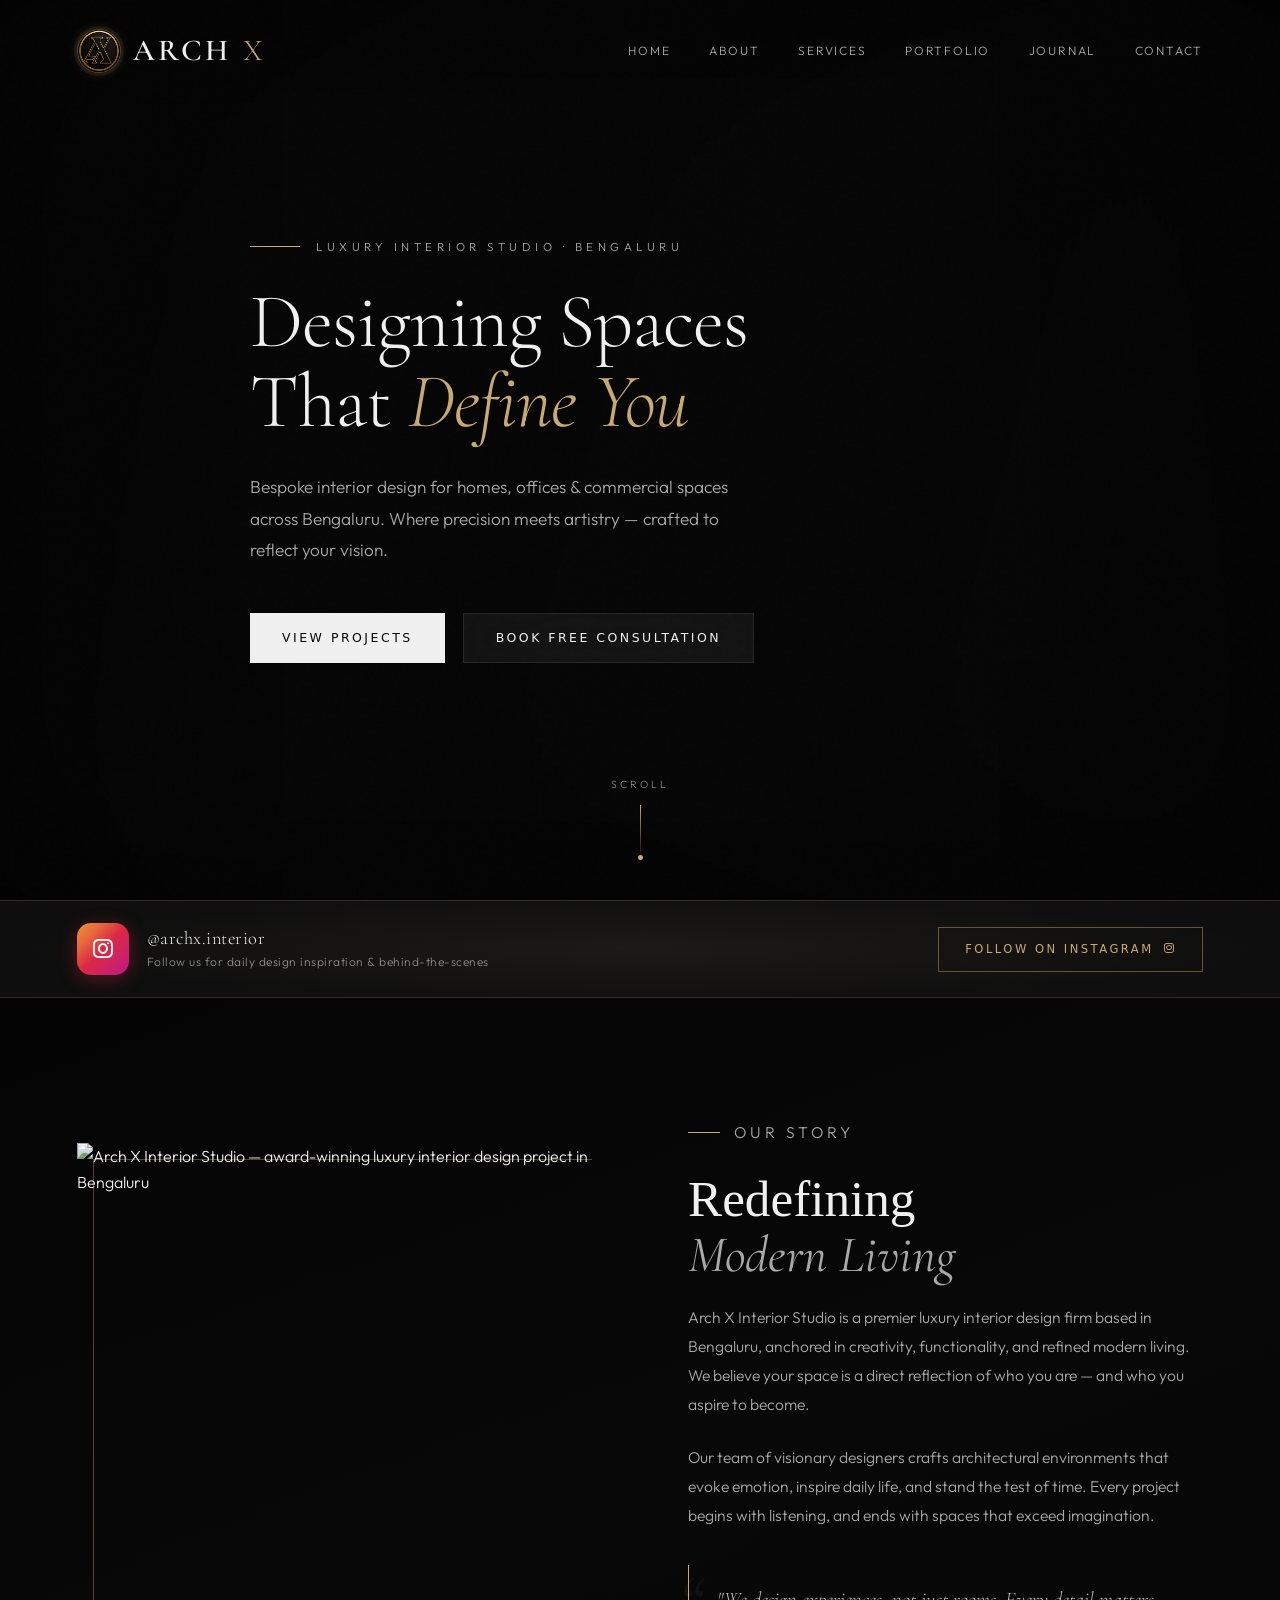
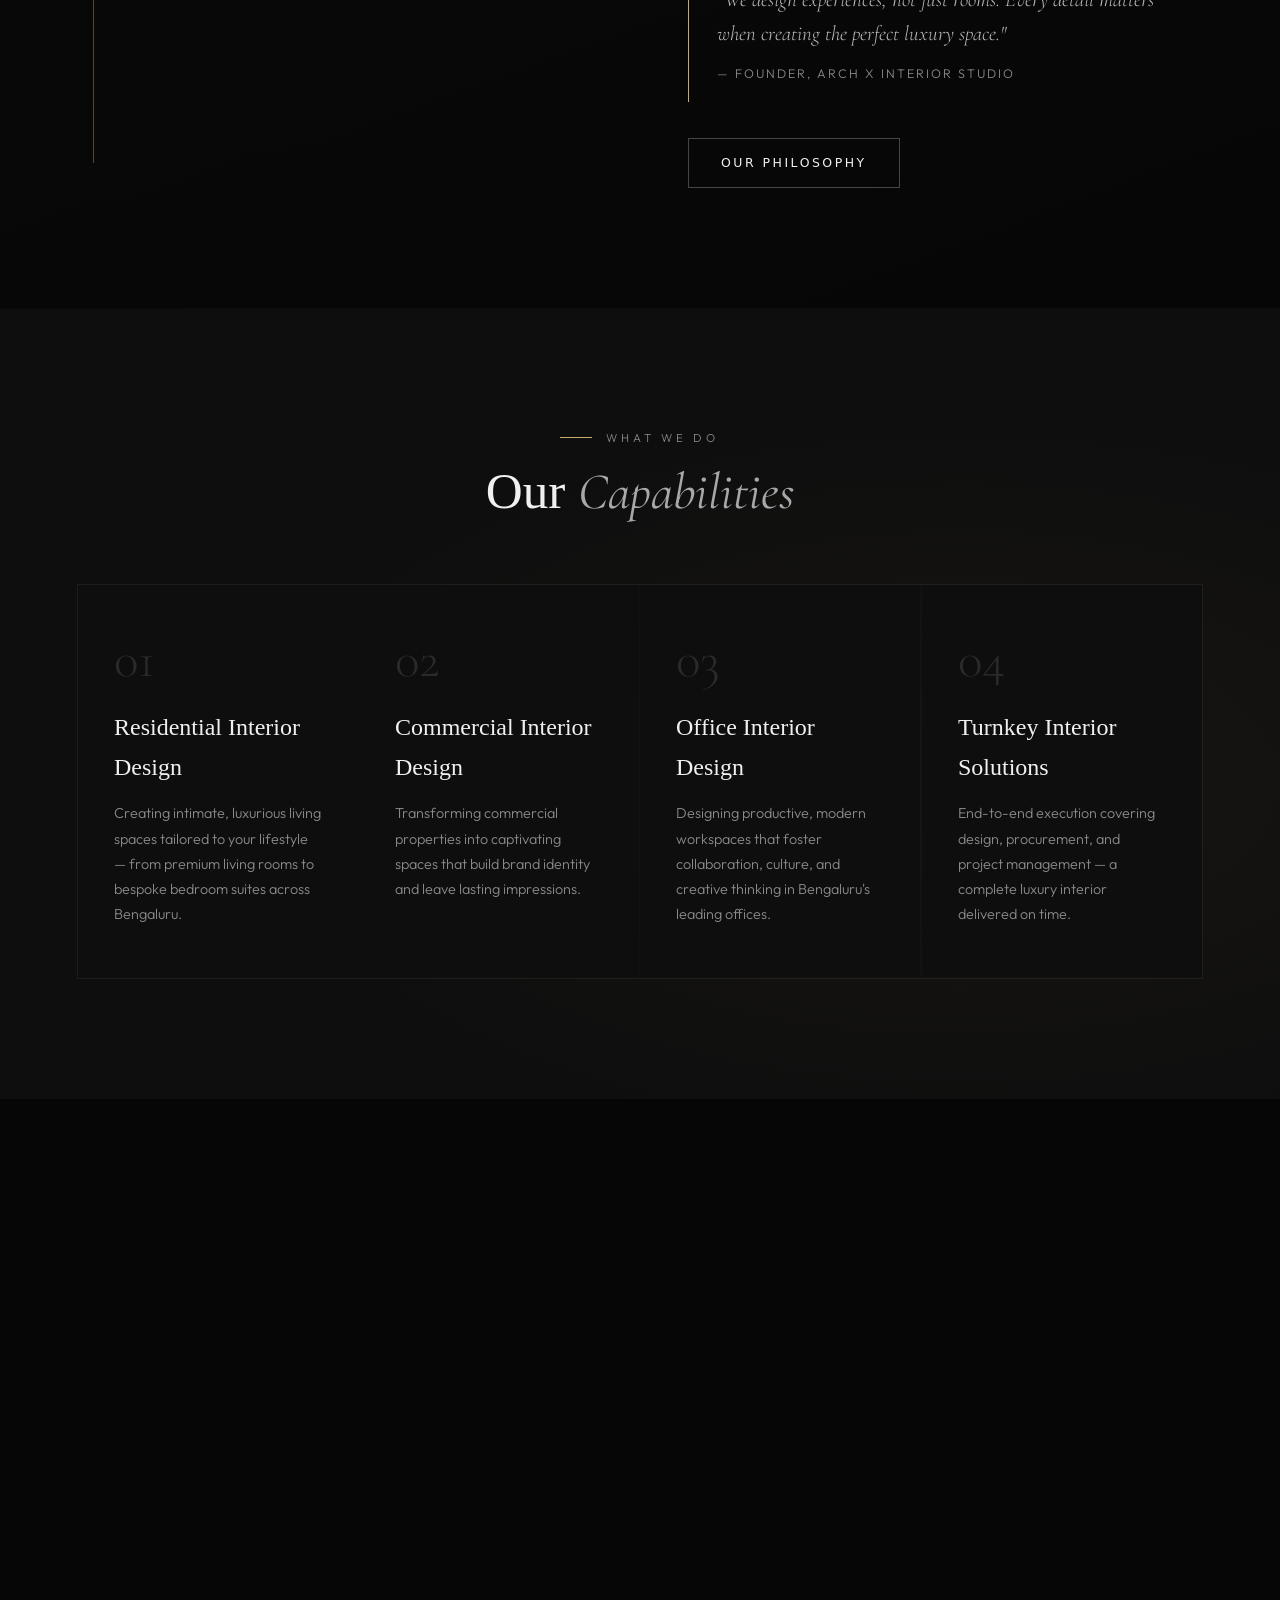
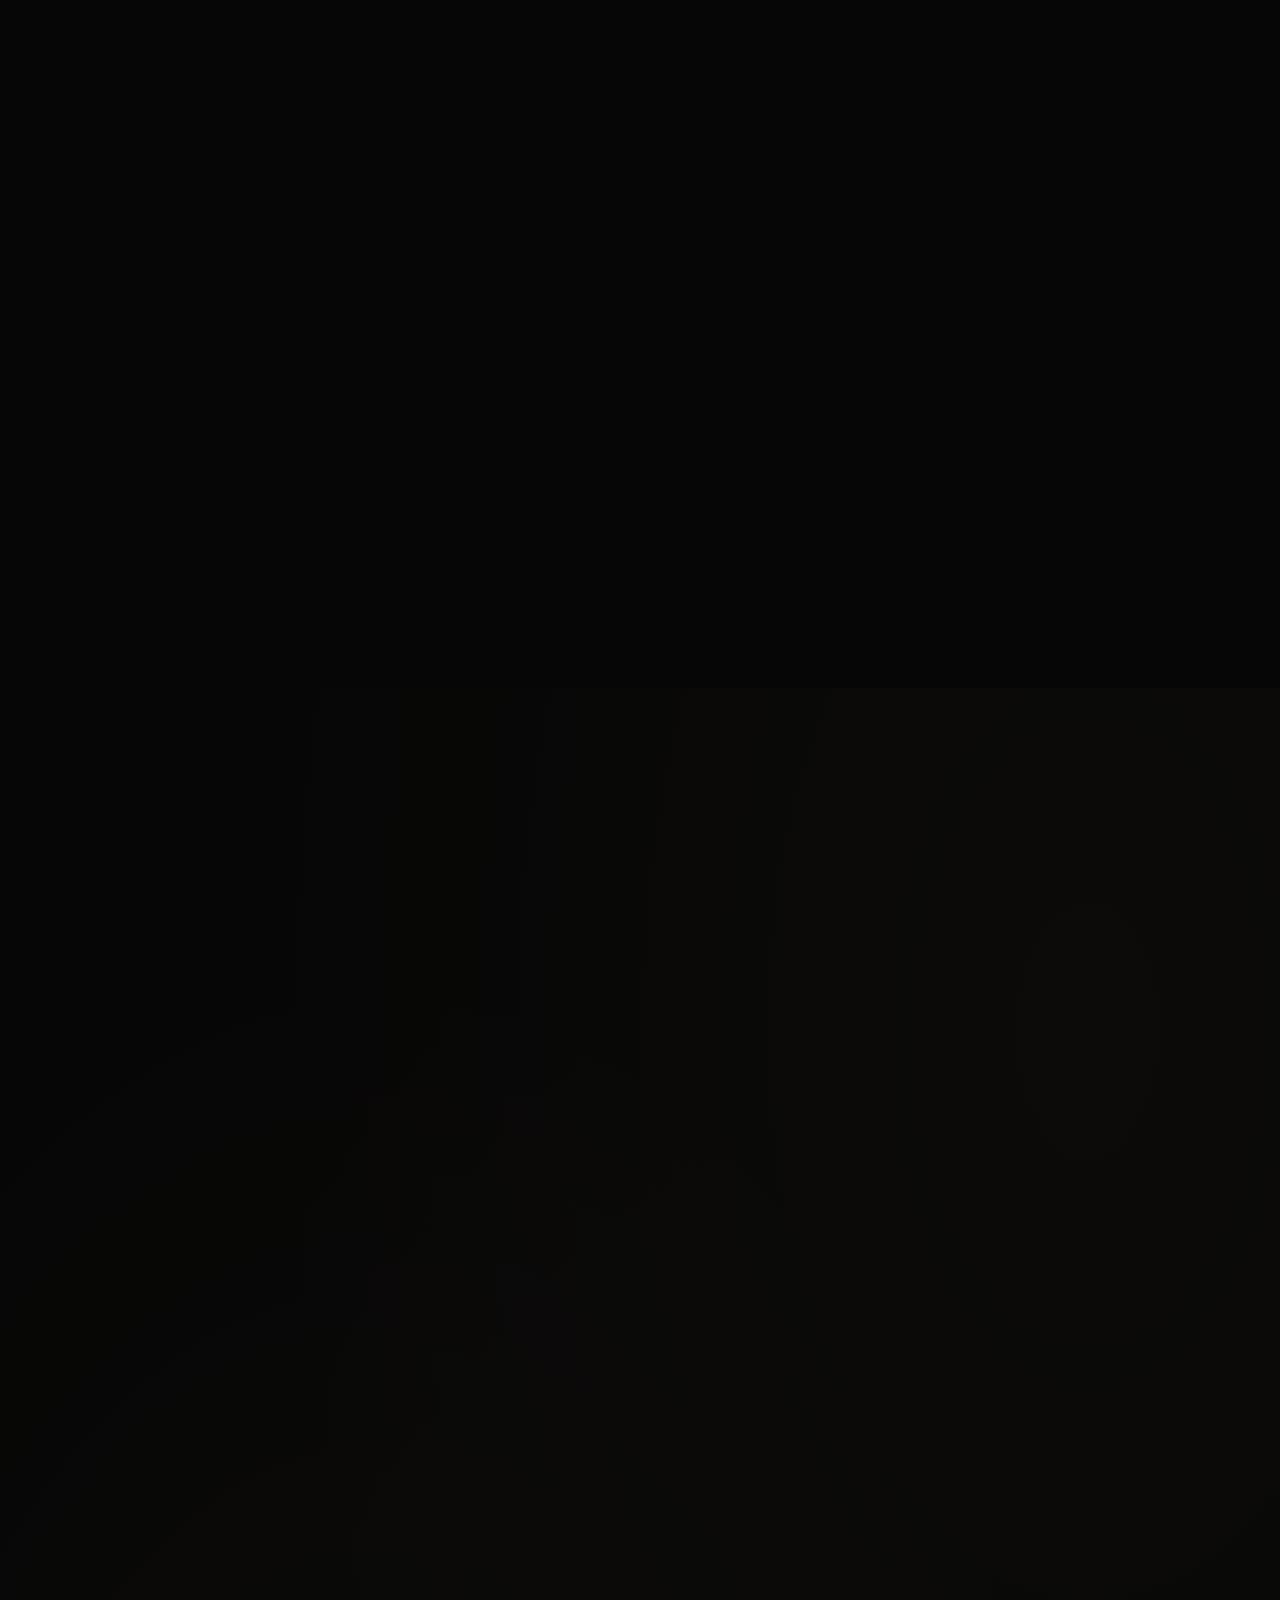
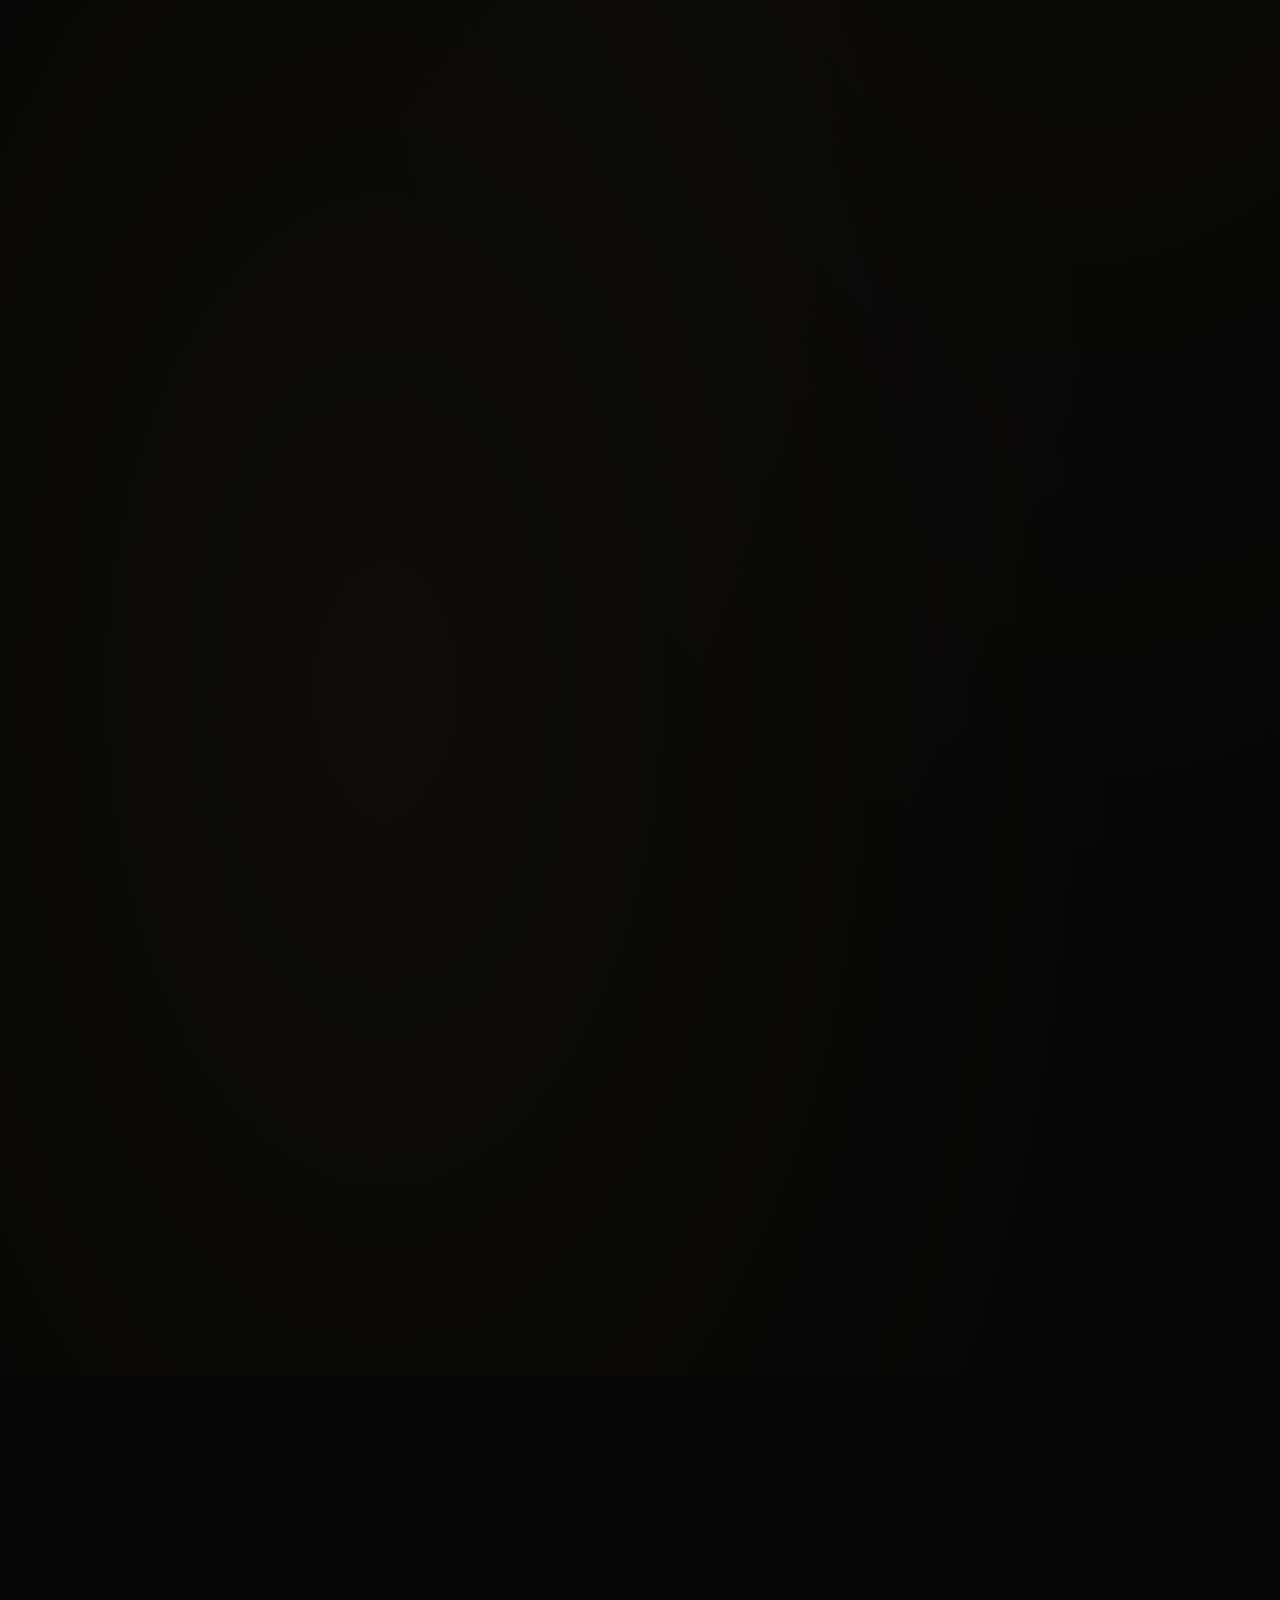
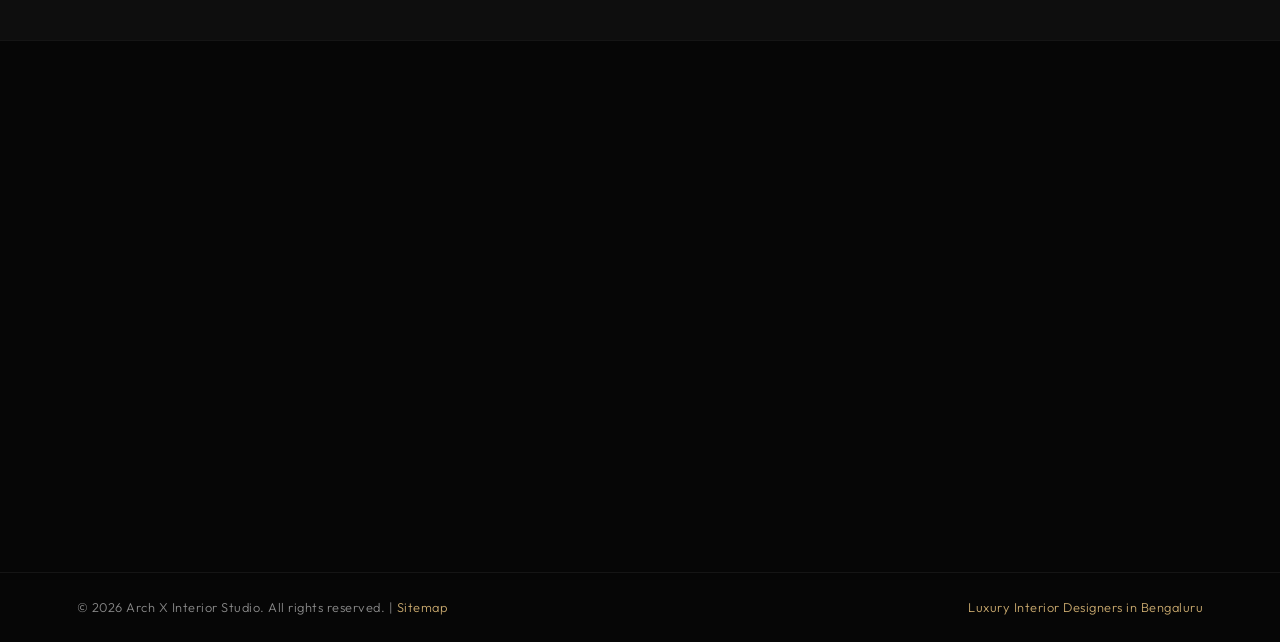
==== commit 3ac63ca8: "Update index.html" ====
--- a/index.html
+++ b/index.html
@@ -30,6 +30,9 @@
 <link rel="apple-touch-icon" sizes="180x180" href="/apple-touch-icon.png">
 <link rel="manifest" href="/site.webmanifest">
 <meta name="theme-color" content="#060606">
+<meta name="color-scheme" content="dark">
+<!-- Critical inline style: paint body background immediately, before any CSS loads -->
+<style>html,body{background:#060606;color:#f0f0f0;}</style>
 
 <!-- ═══════════════════════════════════════
      OPEN GRAPH (Facebook / LinkedIn)
@@ -61,12 +64,26 @@
 <link rel="preconnect" href="https://fonts.googleapis.com">
 <link rel="preconnect" href="https://fonts.gstatic.com" crossorigin>
 <link rel="preconnect" href="https://cdnjs.cloudflare.com" crossorigin>
-<!-- Preload LCP hero poster — mobile-optimised (biggest LCP fix) -->
-<link rel="preload" as="image" href="https://images.unsplash.com/photo-1618221195710-dd6b41faaea6?w=800&q=60&fm=webp" imagesrcset="https://images.unsplash.com/photo-1618221195710-dd6b41faaea6?w=480&q=55&fm=webp 480w, https://images.unsplash.com/photo-1618221195710-dd6b41faaea6?w=800&q=60&fm=webp 800w, https://images.unsplash.com/photo-1618221195710-dd6b41faaea6?w=1400&q=70&fm=webp 1400w" imagesizes="100vw" fetchpriority="high">
+<!-- Preconnect to Unsplash CDN — all hero and content images are served from here -->
+<link rel="preconnect" href="https://images.unsplash.com" crossorigin>
+<link rel="dns-prefetch" href="https://images.unsplash.com">
+<!-- Preload LCP: mobile poster (static img — biggest LCP fix) -->
+<link rel="preload" as="image"
+  href="https://images.unsplash.com/photo-1618221195710-dd6b41faaea6?w=800&q=60&fm=webp"
+  imagesrcset="https://images.unsplash.com/photo-1618221195710-dd6b41faaea6?w=480&q=55&fm=webp 480w,
+               https://images.unsplash.com/photo-1618221195710-dd6b41faaea6?w=800&q=60&fm=webp 800w"
+  imagesizes="100vw"
+  media="(max-width:768px)"
+  fetchpriority="high">
+<!-- Preload LCP: desktop poster (before video streams) -->
+<link rel="preload" as="image"
+  href="https://images.unsplash.com/photo-1618221195710-dd6b41faaea6?w=1400&q=70&fm=webp"
+  media="(min-width:769px)"
+  fetchpriority="high">
 <!-- Fonts: non-render-blocking via media swap trick -->
-<link rel="preload" as="style" href="https://fonts.googleapis.com/css2?family=Cormorant+Garamond:ital,wght@0,300;0,400;0,600;1,300;1,400&family=Outfit:wght@200;300;400;500&display=swap">
-<link href="https://fonts.googleapis.com/css2?family=Cormorant+Garamond:ital,wght@0,300;0,400;0,600;1,300;1,400&family=Outfit:wght@200;300;400;500&display=swap" rel="stylesheet" media="print" onload="this.media='all'">
-<noscript><link href="https://fonts.googleapis.com/css2?family=Cormorant+Garamond:ital,wght@0,300;0,400;0,600;1,300;1,400&family=Outfit:wght@200;300;400;500&display=swap" rel="stylesheet"></noscript>
+<link rel="preload" as="style" href="https://fonts.googleapis.com/css2?family=Cormorant+Garamond:ital,wght@0,300;0,400;0,600;1,300;1,400&family=Outfit:wght@300;400&display=swap">
+<link href="https://fonts.googleapis.com/css2?family=Cormorant+Garamond:ital,wght@0,300;0,400;0,600;1,300;1,400&family=Outfit:wght@300;400&display=swap" rel="stylesheet" media="print" onload="this.media='all'">
+<noscript><link href="https://fonts.googleapis.com/css2?family=Cormorant+Garamond:ital,wght@0,300;0,400;0,600;1,300;1,400&family=Outfit:wght@300;400&display=swap" rel="stylesheet"></noscript>
 <!-- Font Awesome: non-render-blocking -->
 <link rel="stylesheet" href="https://cdnjs.cloudflare.com/ajax/libs/font-awesome/6.4.0/css/all.min.css" media="print" onload="this.media='all'">
 <noscript><link rel="stylesheet" href="https://cdnjs.cloudflare.com/ajax/libs/font-awesome/6.4.0/css/all.min.css"></noscript>
@@ -221,8 +238,16 @@
   background-image:
     radial-gradient(ellipse at 30% 70%, rgba(201,169,110,.04) 0%, transparent 60%),
     radial-gradient(ellipse at 85% 15%, rgba(201,169,110,.03) 0%, transparent 55%),
-    url('https://images.unsplash.com/photo-1586023492125-27b2c045efd7?w=1200&q=65&fm=webp');
+    url('https://images.unsplash.com/photo-1586023492125-27b2c045efd7?w=480&q=50&fm=webp');
   background-size:cover;background-position:center;background-attachment:scroll;position:relative;
+}
+@media(min-width:769px){
+  #journal{
+    background-image:
+      radial-gradient(ellipse at 30% 70%, rgba(201,169,110,.04) 0%, transparent 60%),
+      radial-gradient(ellipse at 85% 15%, rgba(201,169,110,.03) 0%, transparent 55%),
+      url('https://images.unsplash.com/photo-1586023492125-27b2c045efd7?w=1200&q=65&fm=webp');
+  }
 }
 #journal::before{content:'';position:absolute;inset:0;background:linear-gradient(150deg,rgba(4,4,4,.98) 0%,rgba(8,8,8,.97) 50%,rgba(5,5,5,.98) 100%);z-index:0;pointer-events:none;}
 #journal>.container{position:relative;z-index:1;}
@@ -452,7 +477,7 @@
   position:fixed;inset:0;background:var(--black);
   display:flex;flex-direction:column;align-items:center;justify-content:center;
   z-index:9999;
-  transition:opacity .9s var(--ease2);
+  transition:opacity .4s var(--ease2);
   gap:0;
 }
 .preloader.done{opacity:0;pointer-events:none;}
@@ -551,6 +576,19 @@
 .hero{height:100vh;position:relative;display:flex;align-items:center;overflow:hidden;}
 .hero-video{position:absolute;inset:0;z-index:0;}
 .hero-video video{width:100%;height:100%;object-fit:cover;transform:scale(1.02);}
+/* Mobile: show static poster, hide video to prevent MP4 download */
+.hero-poster-mobile{
+  display:none;
+  position:absolute;inset:0;width:100%;height:100%;
+  object-fit:cover;object-position:center;
+}
+@media(max-width:768px){
+  .hero-poster-mobile{ display:block; }
+  .hero-video video{ display:none; }
+}
+@media(min-width:769px){
+  .hero-poster-mobile{ display:none !important; }
+}
 .hero-overlay{position:absolute;inset:0;background:linear-gradient(105deg,rgba(6,6,6,.92) 0%,rgba(6,6,6,.65) 50%,rgba(6,6,6,.35) 100%);z-index:1;}
 .hero-vignette{position:absolute;inset:0;box-shadow:inset 0 0 200px rgba(0,0,0,.6);z-index:1;pointer-events:none;}
 .hero-content{position:relative;z-index:2;max-width:780px;}
@@ -746,7 +784,9 @@
   filter:brightness(.68) saturate(.75);
   transition:transform 1.4s cubic-bezier(0.22,1,0.36,1),
              filter .8s ease;
-  will-change:transform,filter;
+}
+@media(min-width:769px){
+  .cat-card img{ will-change:transform,filter; }
 }
 
 /* Always-visible dark gradient base */
@@ -900,10 +940,16 @@
   padding:90px 0 55px;
   position:relative;
   background-image:
-    url('https://images.unsplash.com/photo-1536895058696-a69b1c7ba34f?w=1200&q=65&fm=webp');
+    url('https://images.unsplash.com/photo-1536895058696-a69b1c7ba34f?w=480&q=50&fm=webp');
   background-size:cover;
   background-position:center;
   background-attachment:scroll;
+}
+@media(min-width:769px){
+  .footer-top{
+    background-image:
+      url('https://images.unsplash.com/photo-1536895058696-a69b1c7ba34f?w=1200&q=65&fm=webp');
+  }
 }
 .footer-top::before{
   content:'';position:absolute;inset:0;
@@ -947,12 +993,21 @@
 .footer-bottom .gold-link:hover{color:var(--pure);}
 
 /* SECTION BACKGROUNDS */
+/* SECTION BACKGROUNDS — desktop gets full res, mobile gets 480w to reduce bandwidth */
 #about{
   background-image:
     radial-gradient(ellipse at 20% 50%, rgba(201,169,110,.04) 0%, transparent 60%),
     radial-gradient(ellipse at 80% 20%, rgba(201,169,110,.03) 0%, transparent 55%),
-    url('https://images.unsplash.com/photo-1600210492493-0946911123ea?w=1200&q=65&fm=webp');
+    url('https://images.unsplash.com/photo-1600210492493-0946911123ea?w=480&q=50&fm=webp');
   background-size:cover;background-position:center;background-attachment:scroll;position:relative;
+}
+@media(min-width:769px){
+  #about{
+    background-image:
+      radial-gradient(ellipse at 20% 50%, rgba(201,169,110,.04) 0%, transparent 60%),
+      radial-gradient(ellipse at 80% 20%, rgba(201,169,110,.03) 0%, transparent 55%),
+      url('https://images.unsplash.com/photo-1600210492493-0946911123ea?w=1200&q=65&fm=webp');
+  }
 }
 #about::before{content:'';position:absolute;inset:0;background:linear-gradient(160deg,rgba(4,4,4,.97) 0%,rgba(8,8,8,.96) 50%,rgba(6,6,6,.97) 100%);z-index:0;pointer-events:none;}
 #about>.container{position:relative;z-index:1;}
@@ -960,8 +1015,15 @@
 #services{
   background-image:
     radial-gradient(ellipse at 75% 60%, rgba(201,169,110,.05) 0%, transparent 55%),
-    url('https://images.unsplash.com/photo-1618219908412-a29a1bb7b86e?w=1200&q=65&fm=webp');
+    url('https://images.unsplash.com/photo-1618219908412-a29a1bb7b86e?w=480&q=50&fm=webp');
   background-size:cover;background-position:center top;background-attachment:scroll;position:relative;
+}
+@media(min-width:769px){
+  #services{
+    background-image:
+      radial-gradient(ellipse at 75% 60%, rgba(201,169,110,.05) 0%, transparent 55%),
+      url('https://images.unsplash.com/photo-1618219908412-a29a1bb7b86e?w=1200&q=65&fm=webp');
+  }
 }
 #services::before{content:'';position:absolute;inset:0;background:linear-gradient(135deg,rgba(6,6,6,.98) 0%,rgba(10,10,10,.97) 100%);z-index:0;pointer-events:none;}
 #services>.container{position:relative;z-index:1;}
@@ -979,8 +1041,14 @@
 
 #contact{
   background-image:
-    url('https://images.unsplash.com/photo-1555041469-a586c61ea9bc?w=1200&q=65&fm=webp');
+    url('https://images.unsplash.com/photo-1555041469-a586c61ea9bc?w=480&q=50&fm=webp');
   background-size:cover;background-position:center top;background-attachment:scroll;position:relative;
+}
+@media(min-width:769px){
+  #contact{
+    background-image:
+      url('https://images.unsplash.com/photo-1555041469-a586c61ea9bc?w=1200&q=65&fm=webp');
+  }
 }
 #contact::before{
   content:'';position:absolute;inset:0;
@@ -1010,10 +1078,12 @@
   border-color:rgba(201,169,110,.3) !important;
 }
 
-/* ── Performance: containment & will-change ── */
+/* ── Performance: containment — will-change only on elements that actually animate ── */
 .cat-card{ contain:layout style; }
+/* hero video scale is GPU-composited via transform — keep will-change */
 .hero-video video{ will-change:transform; }
-.about-img-wrap img{ will-change:transform,filter; }
+/* Remove will-change from hover-only elements: layers created but never hit on mobile */
+/* .about-img-wrap img — removed: hover animation only, causes GPU memory waste */
 .svc-card{ contain:layout style; }
 
 /* ── Preloader fade: GPU-composited ── */
@@ -1031,6 +1101,15 @@
 .delay-3{transition-delay:.45s}
 .delay-4{transition-delay:.6s}
 .delay-5{transition-delay:.75s}
+/* Mobile: faster animations — reduce delay stack that hurts perceived performance */
+@media(max-width:768px){
+  .reveal{transition-duration:.55s;}
+  .delay-1{transition-delay:.08s}
+  .delay-2{transition-delay:.15s}
+  .delay-3{transition-delay:.22s}
+  .delay-4{transition-delay:.28s}
+  .delay-5{transition-delay:.34s}
+}
 
 /* ──────────────────────────────────────────────
    PREMIUM GLOBAL UPGRADES
@@ -1101,10 +1180,7 @@
    PERFORMANCE OPTIMIZATIONS
 ═══════════════════════════════════════════ */
 
-@media(min-width:1025px){
-  .cta-parallax img,
-  .stats-parallax-bg img { will-change:transform; }
-}
+/* will-change applied via JS only during active scroll — not statically */
 
 #services,
 #portfolio,
@@ -1114,7 +1190,7 @@
 #contact,
 .footer-top {
   content-visibility: auto;
-  contain-intrinsic-size: 0 600px;
+  contain-intrinsic-size: auto 0 auto 600px;
 }
 
 @media(max-width:768px){
@@ -1125,10 +1201,25 @@
   .contact-form-glass { backdrop-filter: none; -webkit-backdrop-filter: none; }
   .svc-card::after { backdrop-filter: none; -webkit-backdrop-filter: none; }
   .gp-backdrop { backdrop-filter: blur(12px); -webkit-backdrop-filter: blur(12px); }
+  /* badge-glass and cta-glass have blur — reduce on mobile */
+  .badge-glass { backdrop-filter: blur(12px); -webkit-backdrop-filter: blur(12px); }
+  .cta-glass   { backdrop-filter: blur(12px); -webkit-backdrop-filter: blur(12px); }
+  /* Navbar scrolled blur: reduce radius on mobile for perf */
+  .navbar.scrolled { backdrop-filter: blur(16px); -webkit-backdrop-filter: blur(16px); }
   body::after { display: none; }
+  /* Disable hover-lift transforms on mobile — they trigger layout on tap */
+  .svc-card:hover { transform: none; box-shadow: none; }
+  .stat-item:hover { transform: none; }
+  .about-img-wrap:hover { transform: none; box-shadow: none; }
+  .btn:hover { transform: none; box-shadow: none; }
+  .socials a:hover { transform: none; }
 }
 
 * { -webkit-tap-highlight-color: rgba(201,169,110,0.15); }
+/* Eliminate 300ms tap delay on all interactive elements */
+a, button, [role="button"], [tabindex], .cat-card, .blog-card, .btn, .hamburger, .svc-card {
+  touch-action: manipulation;
+}
 
 body { font-family: var(--font-body), system-ui, -apple-system, sans-serif; }
 h1,h2,h3,h4 { font-family: var(--font-head), Georgia, serif; }
@@ -1316,6 +1407,8 @@
   pointer-events:none;
   /* Thin gold rule at top of panel */
   border-top:1px solid rgba(201,169,110,.18);
+  contain:layout style;
+  overscroll-behavior:none;
 }
 .gp-panel.open{transform:translateY(0);opacity:1;pointer-events:auto;}
 
@@ -1688,7 +1781,7 @@
 
 <!-- PRELOADER -->
 <div class="preloader" id="preloader">
-  <img src="logo.webp" alt="" class="pl-logo-img" id="plLogoImg"
+  <img src="logo.webp" alt="" class="pl-logo-img" id="plLogoImg" fetchpriority="low"
        onerror="this.style.display='none';document.getElementById('plLogoText').style.display='flex';">
   <div class="pl-logo" id="plLogoText" style="display:none;">ARCH <em>X</em></div>
   <div class="pl-track"><div class="pl-bar"></div></div>
@@ -1698,7 +1791,7 @@
 <header class="navbar" id="navbar" role="banner">
   <div class="container nav-wrap">
     <a href="/" class="logo" aria-label="Arch X Interior Studio — Home">
-      <img src="logo.webp" alt="" class="logo-img" aria-hidden="true">
+      <img src="logo.webp" alt="" class="logo-img" aria-hidden="true" loading="lazy" decoding="async">
       ARCH <em>X</em>
     </a>
     <nav class="nav-links" id="navLinks" aria-label="Primary navigation">
@@ -1718,8 +1811,20 @@
 <!-- HERO with Video -->
 <section id="home" class="hero" aria-label="Hero — Luxury Interior Designers in Bengaluru">
   <div class="hero-video">
-    <video autoplay muted loop playsinline
-      poster="https://images.unsplash.com/photo-1618221195710-dd6b41faaea6?w=800&q=60&fm=webp"
+    <!-- Mobile: static poster image painted as LCP element, no video overhead -->
+    <img class="hero-poster-mobile"
+         src="https://images.unsplash.com/photo-1618221195710-dd6b41faaea6?w=800&q=60&fm=webp"
+         srcset="https://images.unsplash.com/photo-1618221195710-dd6b41faaea6?w=480&q=55&fm=webp 480w,
+                 https://images.unsplash.com/photo-1618221195710-dd6b41faaea6?w=800&q=60&fm=webp 800w"
+         sizes="100vw"
+         alt=""
+         aria-hidden="true"
+         fetchpriority="high"
+         decoding="sync"
+         width="800" height="450">
+    <!-- Desktop: video with preload=none so poster paints first, video streams after -->
+    <video autoplay muted loop playsinline preload="none"
+      poster="https://images.unsplash.com/photo-1618221195710-dd6b41faaea6?w=1400&q=70&fm=webp"
       aria-hidden="true" title="Arch X Interior Studio showcase video" width="1800" height="1012">
       <source src="hero-video.mp4" type="video/mp4">
     </video>
@@ -2013,7 +2118,7 @@
       <article class="blog-card featured reveal from-left" data-blog="0" tabindex="0" role="button" aria-label="Read: The Living Room That Took Six Months to Get Right">
         <div class="blog-card-img">
           <span class="blog-tag">Living Room</span>
-          <img src="https://images.unsplash.com/photo-1616486338812-3dadae4b4ace?w=600&q=65&fm=webp"
+          <img src="https://images.unsplash.com/photo-1616486338812-3dadae4b4ace?w=600&q=65&fm=webp" width="600" height="400"
                alt="Warm modern living room with oak shelving and layered lighting"
                loading="lazy" decoding="async">
           <div class="blog-card-img-overlay"></div>
@@ -2033,7 +2138,7 @@
       <article class="blog-card reveal from-right" data-blog="1" tabindex="0" role="button" aria-label="Read: Why We Stopped Recommending White Kitchens">
         <div class="blog-card-img">
           <span class="blog-tag">Kitchen</span>
-          <img src="https://images.unsplash.com/photo-1556909114-f6e7ad7d3136?w=600&q=65&fm=webp"
+          <img src="https://images.unsplash.com/photo-1556909114-f6e7ad7d3136?w=600&q=65&fm=webp" width="600" height="400"
                alt="Dark walnut kitchen with brass fittings and stone countertop"
                loading="lazy" decoding="async">
           <div class="blog-card-img-overlay"></div>
@@ -2053,7 +2158,7 @@
       <article class="blog-card reveal from-bottom" data-blog="2" tabindex="0" role="button" aria-label="Read: Light Before Everything Else">
         <div class="blog-card-img">
           <span class="blog-tag">Design Thinking</span>
-          <img src="https://images.unsplash.com/photo-1630699144867-37acec97df5a?w=600&q=65&fm=webp"
+          <img src="https://images.unsplash.com/photo-1630699144867-37acec97df5a?w=600&q=65&fm=webp" width="600" height="400"
                alt="Bedroom with layered warm ambient lighting and linen textures"
                loading="lazy" decoding="async">
           <div class="blog-card-img-overlay"></div>
@@ -2073,7 +2178,7 @@
       <article class="blog-card reveal from-left" data-blog="3" tabindex="0" role="button" aria-label="Read: Turning a Bengaluru Balcony into a Third Room">
         <div class="blog-card-img">
           <span class="blog-tag">Balcony</span>
-          <img src="https://images.unsplash.com/photo-1600607687920-4e2a09cf159d?w=600&q=65&fm=webp"
+          <img src="https://images.unsplash.com/photo-1600607687920-4e2a09cf159d?w=600&q=65&fm=webp" width="600" height="400"
                alt="Outdoor balcony with planters, teak flooring and rattan seating"
                loading="lazy" decoding="async">
           <div class="blog-card-img-overlay"></div>
@@ -2093,7 +2198,7 @@
       <article class="blog-card reveal from-bottom" data-blog="4" tabindex="0" role="button" aria-label="Read: The Honest Case for Neutral Bedrooms">
         <div class="blog-card-img">
           <span class="blog-tag">Bedroom</span>
-          <img src="https://images.unsplash.com/photo-1540518614846-7eded433c457?w=600&q=65&fm=webp"
+          <img src="https://images.unsplash.com/photo-1540518614846-7eded433c457?w=600&q=65&fm=webp" width="600" height="400"
                alt="Serene bedroom with taupe tones and textured wall panels"
                loading="lazy" decoding="async">
           <div class="blog-card-img-overlay"></div>
@@ -2113,7 +2218,7 @@
       <article class="blog-card reveal from-right" data-blog="5" tabindex="0" role="button" aria-label="Read: What a Dining Room Is Actually For">
         <div class="blog-card-img">
           <span class="blog-tag">Dining</span>
-          <img src="https://images.unsplash.com/photo-1615529182904-14819c35db37?w=600&q=65&fm=webp"
+          <img src="https://images.unsplash.com/photo-1615529182904-14819c35db37?w=600&q=65&fm=webp" width="600" height="400"
                alt="Intimate dining space with pendant lighting and oval table"
                loading="lazy" decoding="async">
           <div class="blog-card-img-overlay"></div>
@@ -2226,7 +2331,7 @@
       <div class="footer-grid">
         <div class="f-brand reveal from-bottom">
           <a href="/" class="logo" style="font-size:1.8rem;" aria-label="Arch X Interior Studio">
-            <img src="logo.webp" alt="" class="logo-img" style="width:40px;height:40px;border-radius:50%;" aria-hidden="true">
+            <img src="logo.webp" alt="" class="logo-img" style="width:40px;height:40px;border-radius:50%;" aria-hidden="true" loading="lazy" decoding="async">
             ARCH <em>X</em>
           </a>
           <p>A premier luxury interior design studio in Bengaluru creating spaces that define you. Precision, elegance, modern living.</p>
@@ -2280,18 +2385,26 @@
 </footer>
 
 <script>
-/* PRELOADER */
+/* PRELOADER — max 400ms on first visit, instant skip on return */
 (function(){
   const pl = document.getElementById('preloader');
   const startTime = Date.now();
-  const MIN_SHOW = 1800;
+  /* Returning visitors: skip preloader entirely — it only kills LCP */
+  const isReturn = sessionStorage.getItem('ax_visited');
+  if(isReturn){
+    pl.style.display='none';
+    return;
+  }
+  sessionStorage.setItem('ax_visited','1');
+  /* First visit: max 400ms — enough to see brand, not enough to hurt LCP */
+  const MIN_SHOW = 400;
 
   function dismiss(){
     const elapsed = Date.now() - startTime;
     const delay = Math.max(0, MIN_SHOW - elapsed);
     setTimeout(function(){
       pl.classList.add('done');
-      setTimeout(function(){ if(pl && pl.parentNode) pl.remove(); }, 800);
+      setTimeout(function(){ if(pl && pl.parentNode) pl.remove(); }, 500);
     }, delay);
   }
 
@@ -2349,7 +2462,7 @@
   {wrap:document.querySelector('.cta-parallax'),img:document.querySelector('#ctaParallax img'),speed:0.25},
 ];
 const isMobileDevice = () => window.innerWidth <= 1024 || navigator.maxTouchPoints > 0;
-let pxCache=[], pxTicking=false;
+let pxCache=[], pxTicking=false, pxScrolling=false, pxScrollTimer;
 function cachePxRects(){
   pxCache=pxItems.map(({wrap,img,speed})=>({
     img, speed,
@@ -2374,15 +2487,34 @@
 if(!isMobileDevice()){
   cachePxRects();
   window.addEventListener('resize',cachePxRects,{passive:true});
-  window.addEventListener('scroll',applyParallax,{passive:true});
+  window.addEventListener('scroll',()=>{
+    /* Apply will-change only while scrolling, release after */
+    if(!pxScrolling){
+      pxScrolling=true;
+      pxCache.forEach(({img})=>{ if(img) img.style.willChange='transform'; });
+    }
+    clearTimeout(pxScrollTimer);
+    pxScrollTimer=setTimeout(()=>{
+      pxScrolling=false;
+      pxCache.forEach(({img})=>{ if(img) img.style.willChange='auto'; });
+    },200);
+    applyParallax();
+  },{passive:true});
   applyParallax();
 }
 
-/* SCROLL REVEAL */
-const revObs=new IntersectionObserver(entries=>{
-  entries.forEach(e=>{if(e.isIntersecting)e.target.classList.add('visible');});
-},{threshold:.1});
-document.querySelectorAll('.reveal').forEach(el=>revObs.observe(el));
+/* SCROLL REVEAL — deferred to idle so it doesn't block INP on first interaction */
+function setupReveal(){
+  const revObs=new IntersectionObserver(entries=>{
+    entries.forEach(e=>{if(e.isIntersecting)e.target.classList.add('visible');});
+  },{threshold:.1});
+  document.querySelectorAll('.reveal').forEach(el=>revObs.observe(el));
+}
+if('requestIdleCallback' in window){
+  requestIdleCallback(setupReveal,{timeout:500});
+} else {
+  setTimeout(setupReveal,100);
+}
 
 
 /* ═══════════════════════════════════════════
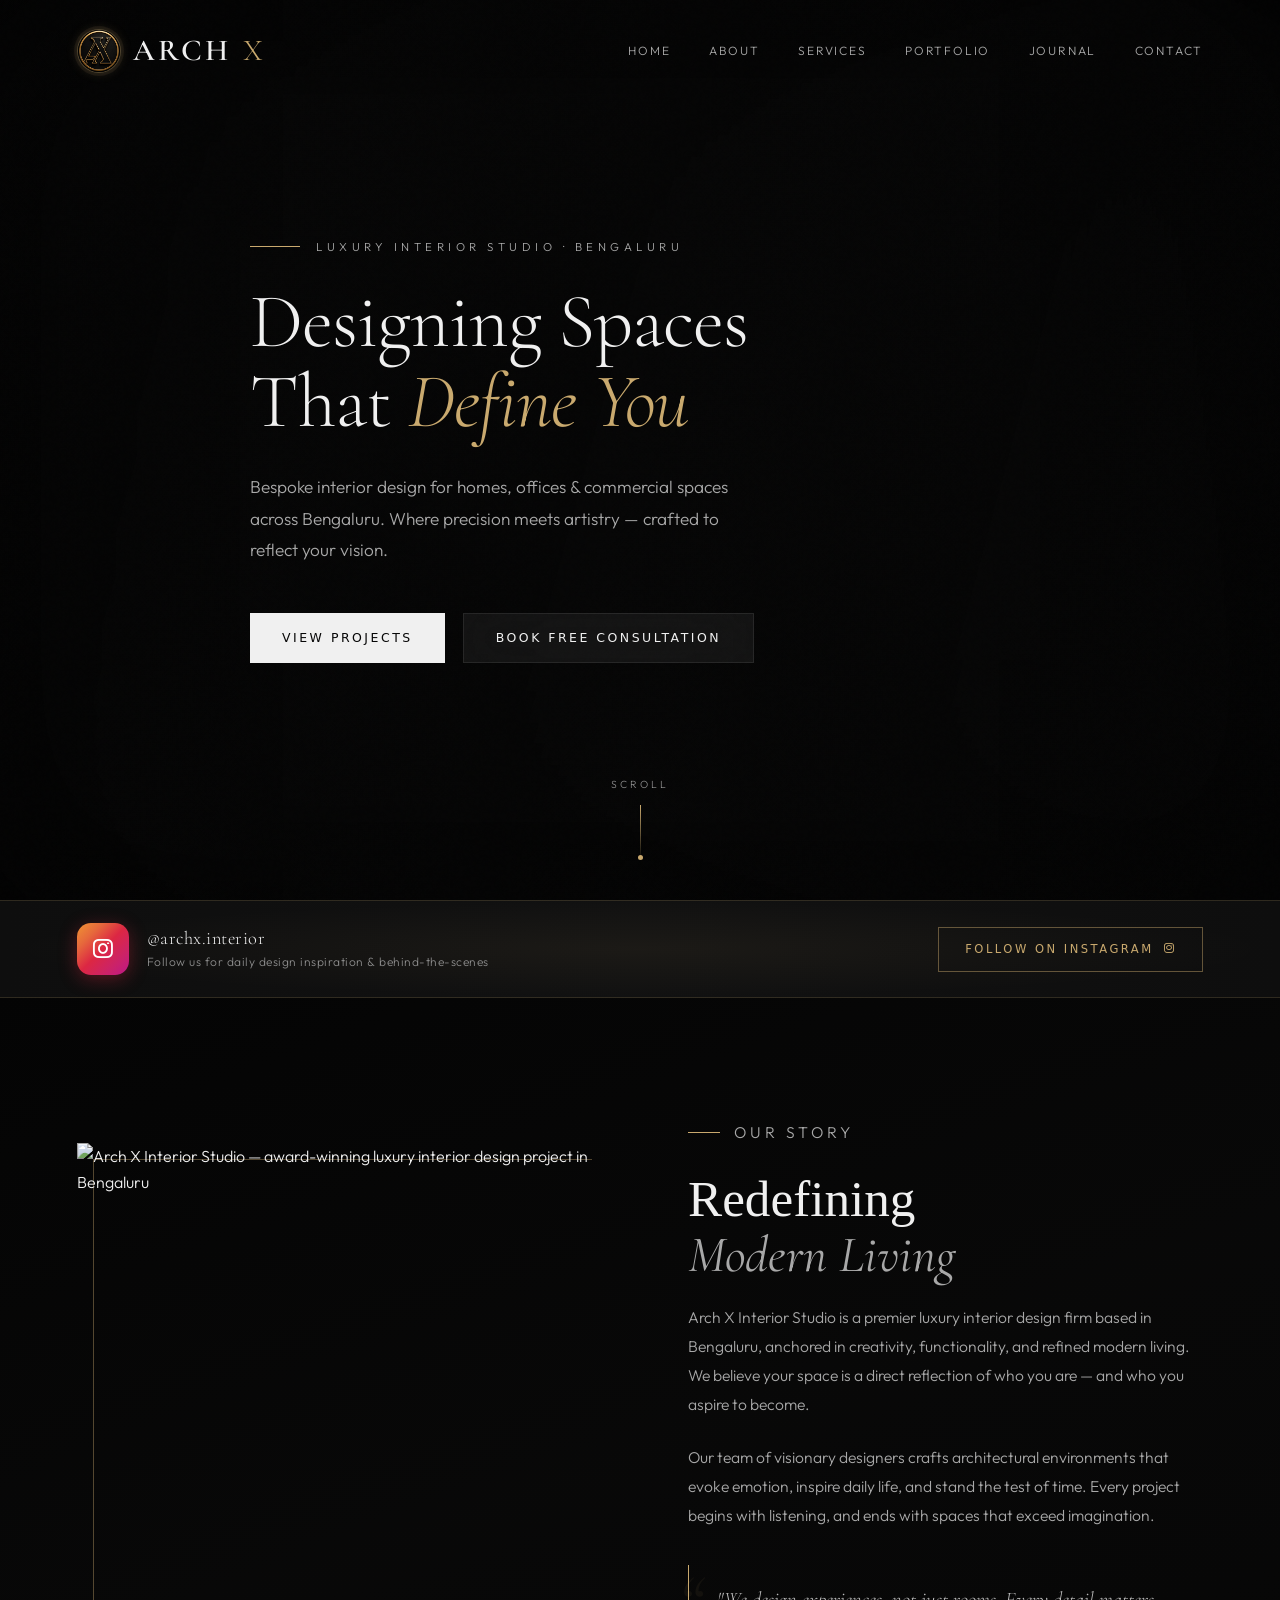
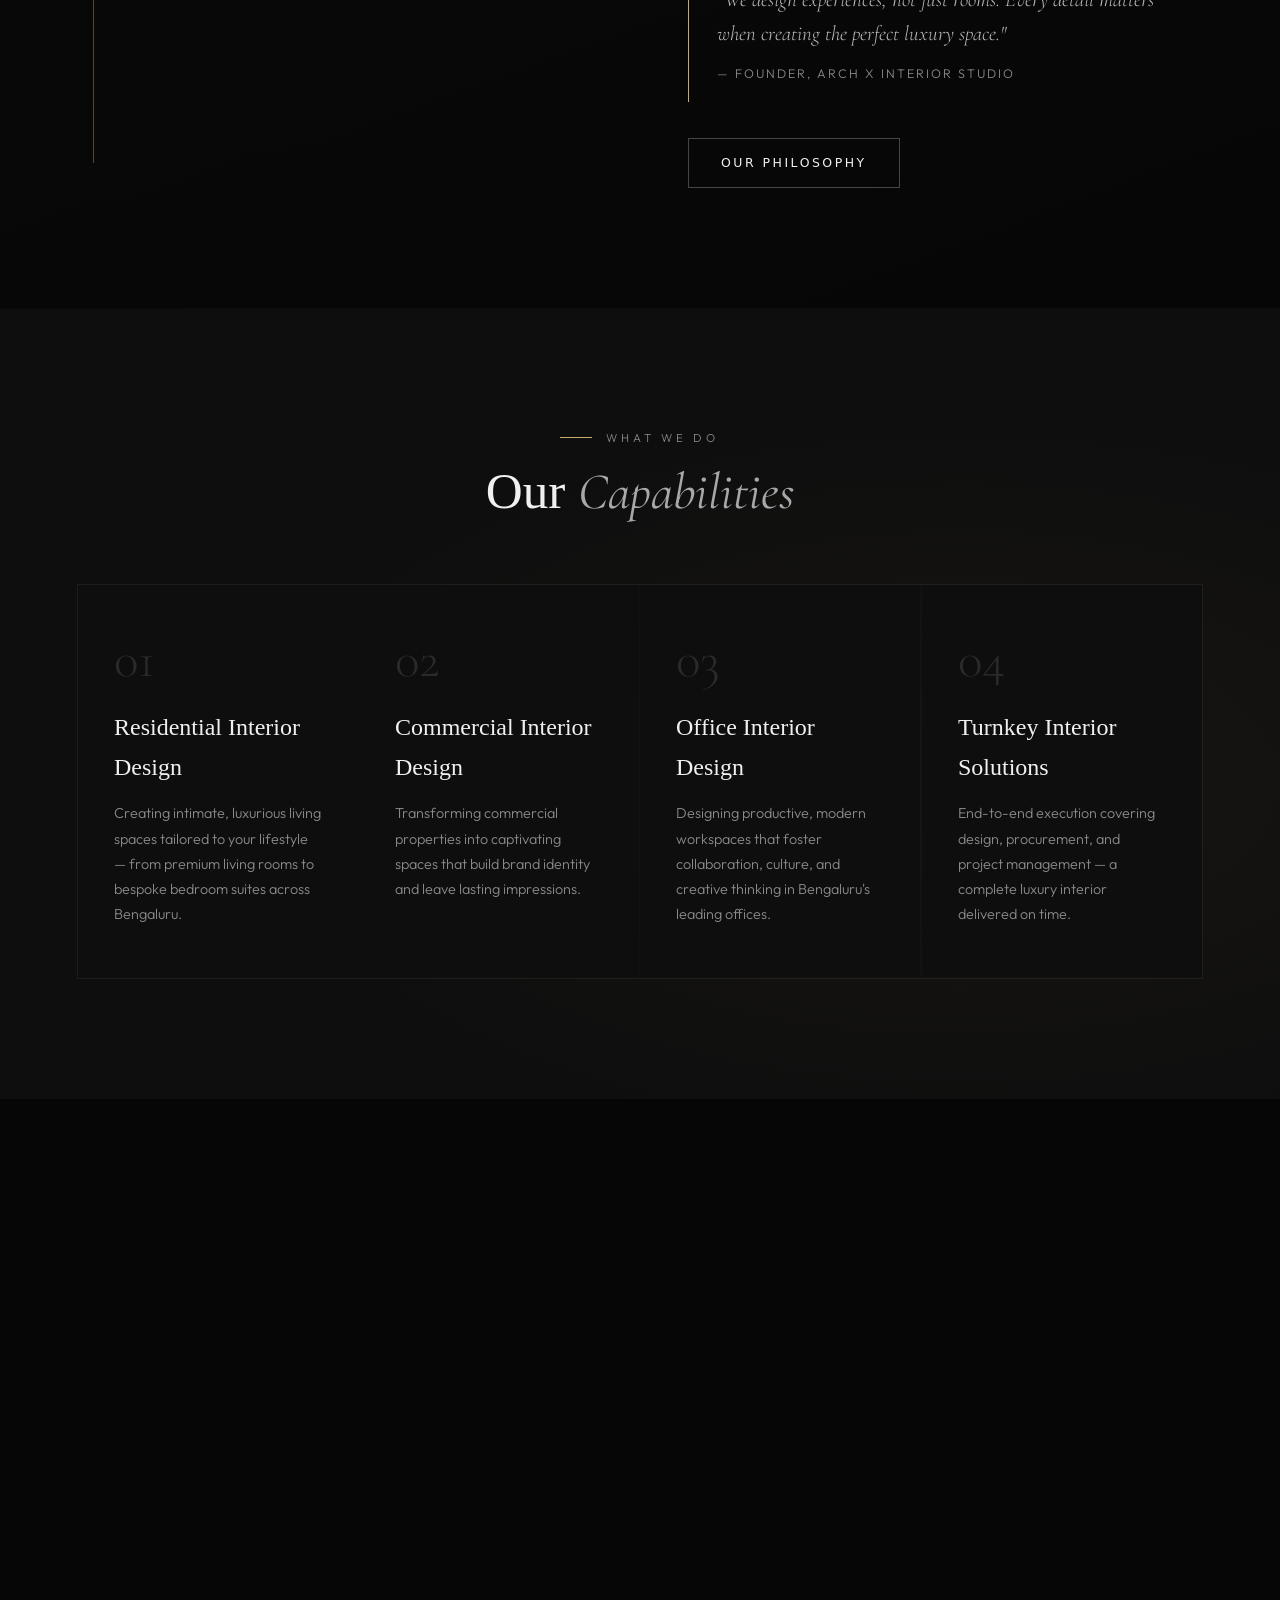
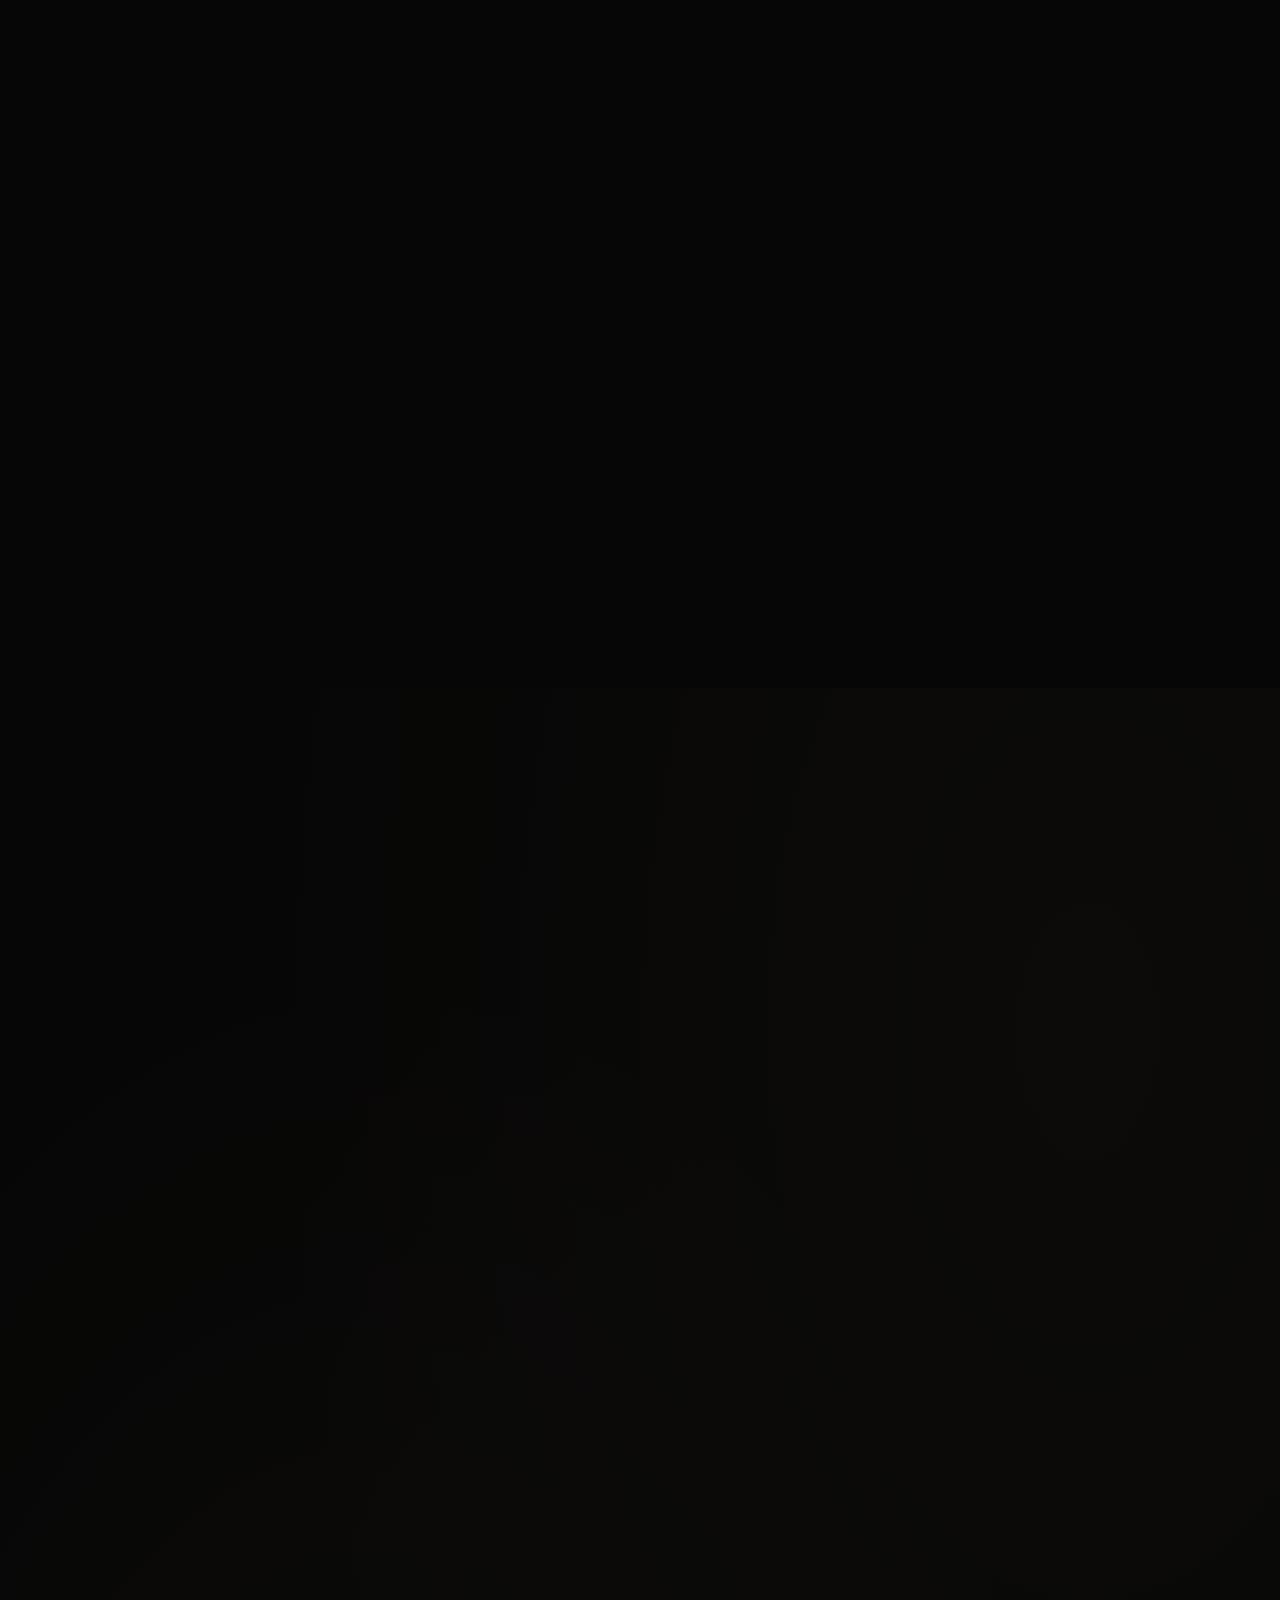
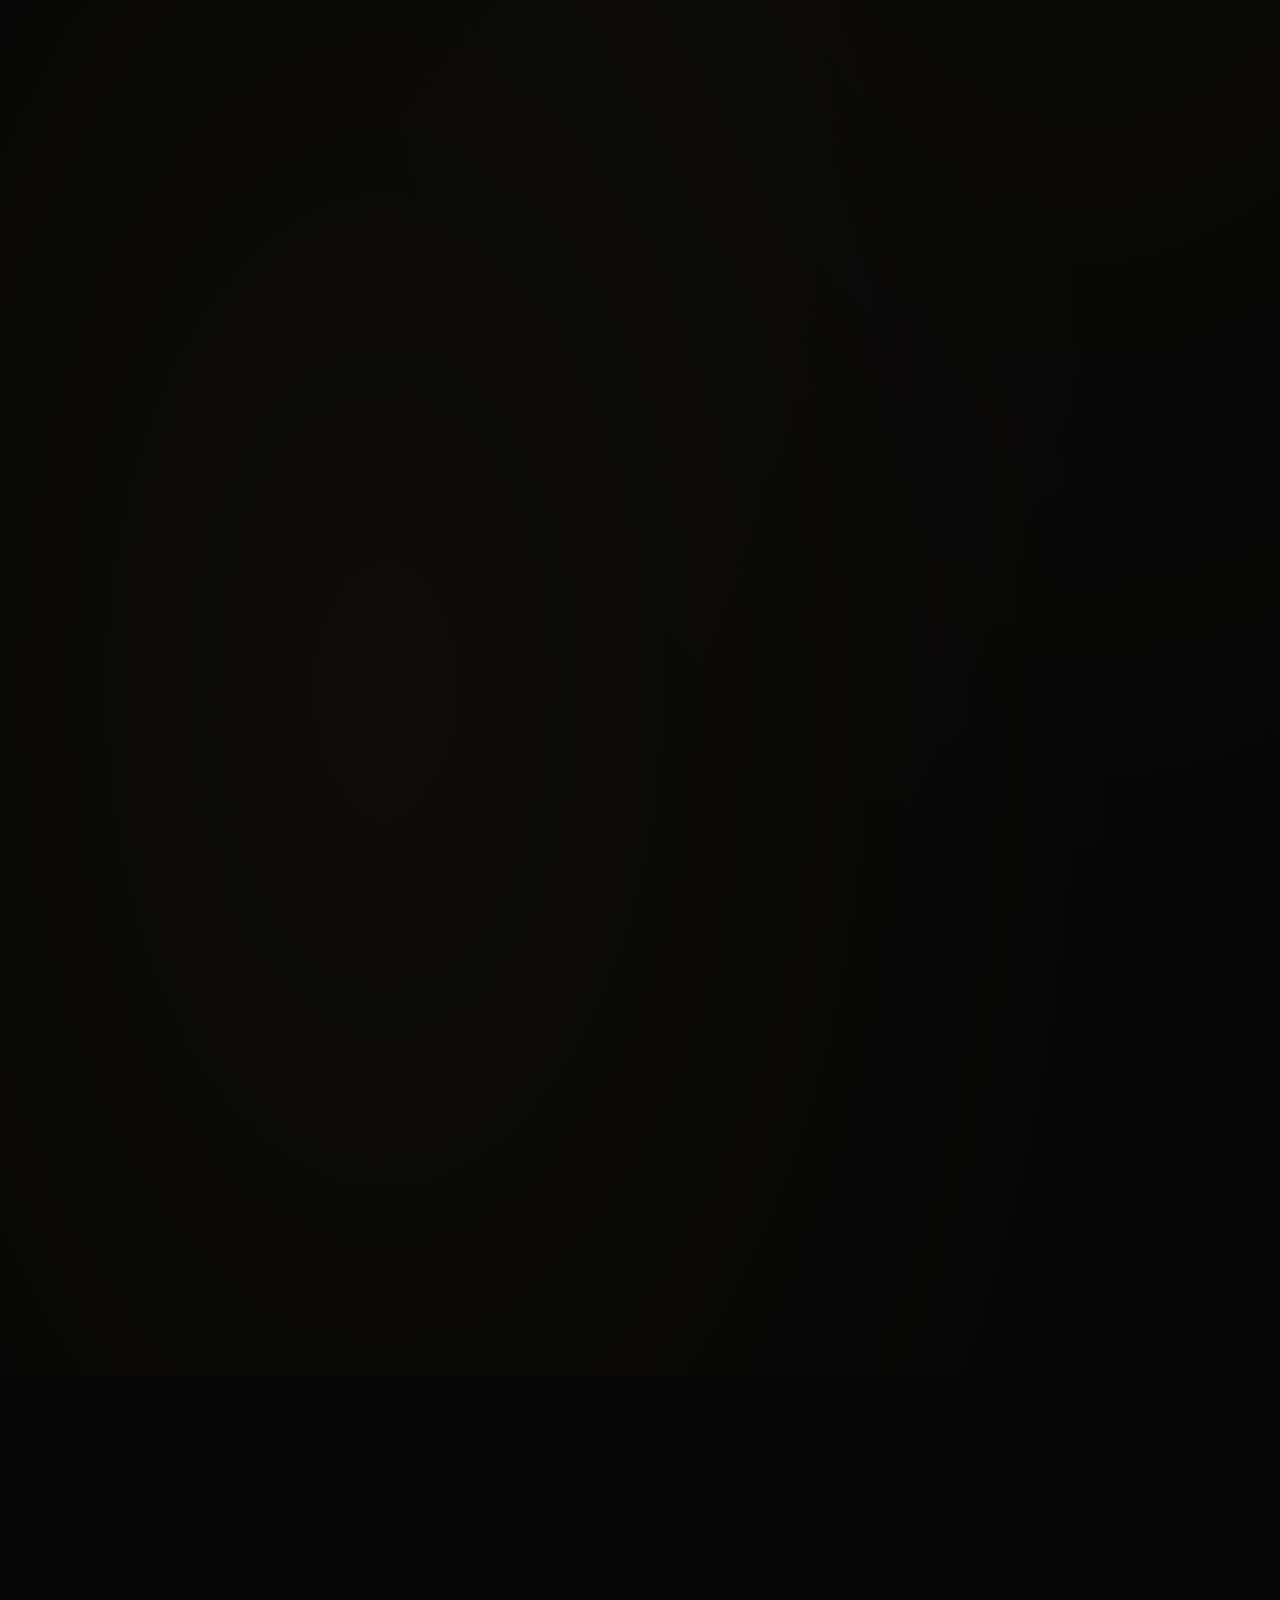
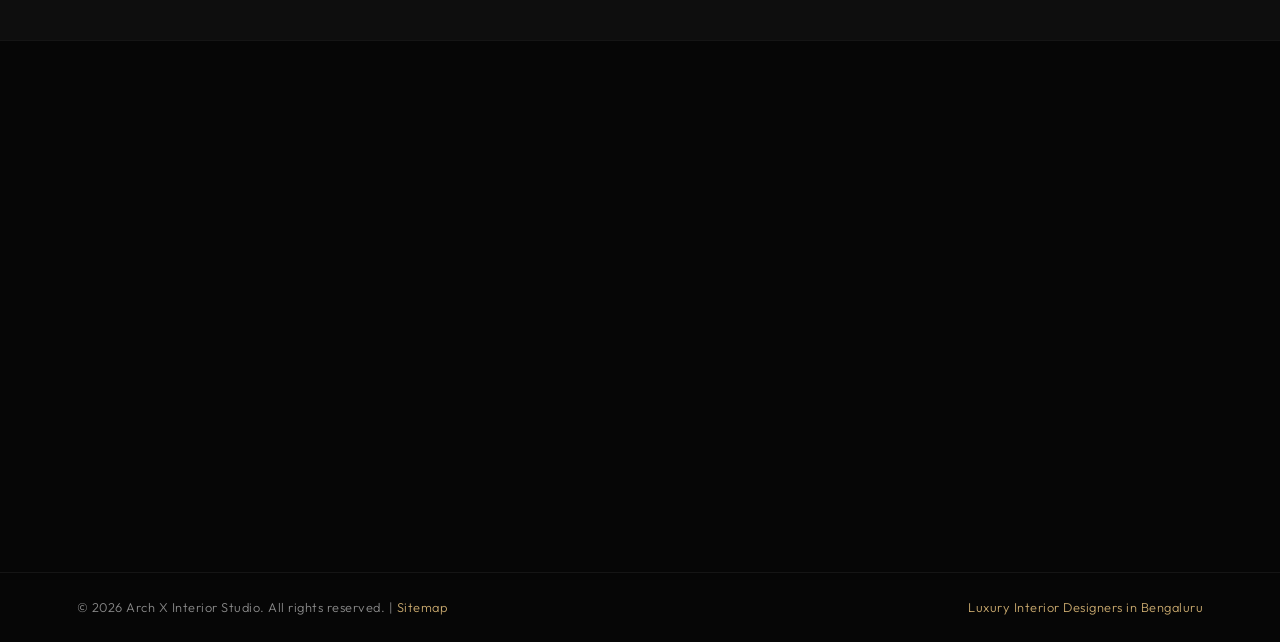
==== commit aa705d31: "Update index.html" ====
--- a/index.html
+++ b/index.html
@@ -30,9 +30,6 @@
 <link rel="apple-touch-icon" sizes="180x180" href="/apple-touch-icon.png">
 <link rel="manifest" href="/site.webmanifest">
 <meta name="theme-color" content="#060606">
-<meta name="color-scheme" content="dark">
-<!-- Critical inline style: paint body background immediately, before any CSS loads -->
-<style>html,body{background:#060606;color:#f0f0f0;}</style>
 
 <!-- ═══════════════════════════════════════
      OPEN GRAPH (Facebook / LinkedIn)
@@ -64,26 +61,12 @@
 <link rel="preconnect" href="https://fonts.googleapis.com">
 <link rel="preconnect" href="https://fonts.gstatic.com" crossorigin>
 <link rel="preconnect" href="https://cdnjs.cloudflare.com" crossorigin>
-<!-- Preconnect to Unsplash CDN — all hero and content images are served from here -->
-<link rel="preconnect" href="https://images.unsplash.com" crossorigin>
-<link rel="dns-prefetch" href="https://images.unsplash.com">
-<!-- Preload LCP: mobile poster (static img — biggest LCP fix) -->
-<link rel="preload" as="image"
-  href="https://images.unsplash.com/photo-1618221195710-dd6b41faaea6?w=800&q=60&fm=webp"
-  imagesrcset="https://images.unsplash.com/photo-1618221195710-dd6b41faaea6?w=480&q=55&fm=webp 480w,
-               https://images.unsplash.com/photo-1618221195710-dd6b41faaea6?w=800&q=60&fm=webp 800w"
-  imagesizes="100vw"
-  media="(max-width:768px)"
-  fetchpriority="high">
-<!-- Preload LCP: desktop poster (before video streams) -->
-<link rel="preload" as="image"
-  href="https://images.unsplash.com/photo-1618221195710-dd6b41faaea6?w=1400&q=70&fm=webp"
-  media="(min-width:769px)"
-  fetchpriority="high">
+<!-- Preload LCP hero poster — mobile-optimised (biggest LCP fix) -->
+<link rel="preload" as="image" href="https://images.unsplash.com/photo-1618221195710-dd6b41faaea6?w=800&q=60&fm=webp" imagesrcset="https://images.unsplash.com/photo-1618221195710-dd6b41faaea6?w=480&q=55&fm=webp 480w, https://images.unsplash.com/photo-1618221195710-dd6b41faaea6?w=800&q=60&fm=webp 800w, https://images.unsplash.com/photo-1618221195710-dd6b41faaea6?w=1400&q=70&fm=webp 1400w" imagesizes="100vw" fetchpriority="high">
 <!-- Fonts: non-render-blocking via media swap trick -->
-<link rel="preload" as="style" href="https://fonts.googleapis.com/css2?family=Cormorant+Garamond:ital,wght@0,300;0,400;0,600;1,300;1,400&family=Outfit:wght@300;400&display=swap">
-<link href="https://fonts.googleapis.com/css2?family=Cormorant+Garamond:ital,wght@0,300;0,400;0,600;1,300;1,400&family=Outfit:wght@300;400&display=swap" rel="stylesheet" media="print" onload="this.media='all'">
-<noscript><link href="https://fonts.googleapis.com/css2?family=Cormorant+Garamond:ital,wght@0,300;0,400;0,600;1,300;1,400&family=Outfit:wght@300;400&display=swap" rel="stylesheet"></noscript>
+<link rel="preload" as="style" href="https://fonts.googleapis.com/css2?family=Cormorant+Garamond:ital,wght@0,300;0,400;0,600;1,300;1,400&family=Outfit:wght@200;300;400;500&display=swap">
+<link href="https://fonts.googleapis.com/css2?family=Cormorant+Garamond:ital,wght@0,300;0,400;0,600;1,300;1,400&family=Outfit:wght@200;300;400;500&display=swap" rel="stylesheet" media="print" onload="this.media='all'">
+<noscript><link href="https://fonts.googleapis.com/css2?family=Cormorant+Garamond:ital,wght@0,300;0,400;0,600;1,300;1,400&family=Outfit:wght@200;300;400;500&display=swap" rel="stylesheet"></noscript>
 <!-- Font Awesome: non-render-blocking -->
 <link rel="stylesheet" href="https://cdnjs.cloudflare.com/ajax/libs/font-awesome/6.4.0/css/all.min.css" media="print" onload="this.media='all'">
 <noscript><link rel="stylesheet" href="https://cdnjs.cloudflare.com/ajax/libs/font-awesome/6.4.0/css/all.min.css"></noscript>
@@ -238,16 +221,8 @@
   background-image:
     radial-gradient(ellipse at 30% 70%, rgba(201,169,110,.04) 0%, transparent 60%),
     radial-gradient(ellipse at 85% 15%, rgba(201,169,110,.03) 0%, transparent 55%),
-    url('https://images.unsplash.com/photo-1586023492125-27b2c045efd7?w=480&q=50&fm=webp');
+    url('https://images.unsplash.com/photo-1586023492125-27b2c045efd7?w=1200&q=65&fm=webp');
   background-size:cover;background-position:center;background-attachment:scroll;position:relative;
-}
-@media(min-width:769px){
-  #journal{
-    background-image:
-      radial-gradient(ellipse at 30% 70%, rgba(201,169,110,.04) 0%, transparent 60%),
-      radial-gradient(ellipse at 85% 15%, rgba(201,169,110,.03) 0%, transparent 55%),
-      url('https://images.unsplash.com/photo-1586023492125-27b2c045efd7?w=1200&q=65&fm=webp');
-  }
 }
 #journal::before{content:'';position:absolute;inset:0;background:linear-gradient(150deg,rgba(4,4,4,.98) 0%,rgba(8,8,8,.97) 50%,rgba(5,5,5,.98) 100%);z-index:0;pointer-events:none;}
 #journal>.container{position:relative;z-index:1;}
@@ -477,7 +452,7 @@
   position:fixed;inset:0;background:var(--black);
   display:flex;flex-direction:column;align-items:center;justify-content:center;
   z-index:9999;
-  transition:opacity .4s var(--ease2);
+  transition:opacity .9s var(--ease2);
   gap:0;
 }
 .preloader.done{opacity:0;pointer-events:none;}
@@ -576,19 +551,6 @@
 .hero{height:100vh;position:relative;display:flex;align-items:center;overflow:hidden;}
 .hero-video{position:absolute;inset:0;z-index:0;}
 .hero-video video{width:100%;height:100%;object-fit:cover;transform:scale(1.02);}
-/* Mobile: show static poster, hide video to prevent MP4 download */
-.hero-poster-mobile{
-  display:none;
-  position:absolute;inset:0;width:100%;height:100%;
-  object-fit:cover;object-position:center;
-}
-@media(max-width:768px){
-  .hero-poster-mobile{ display:block; }
-  .hero-video video{ display:none; }
-}
-@media(min-width:769px){
-  .hero-poster-mobile{ display:none !important; }
-}
 .hero-overlay{position:absolute;inset:0;background:linear-gradient(105deg,rgba(6,6,6,.92) 0%,rgba(6,6,6,.65) 50%,rgba(6,6,6,.35) 100%);z-index:1;}
 .hero-vignette{position:absolute;inset:0;box-shadow:inset 0 0 200px rgba(0,0,0,.6);z-index:1;pointer-events:none;}
 .hero-content{position:relative;z-index:2;max-width:780px;}
@@ -784,9 +746,7 @@
   filter:brightness(.68) saturate(.75);
   transition:transform 1.4s cubic-bezier(0.22,1,0.36,1),
              filter .8s ease;
-}
-@media(min-width:769px){
-  .cat-card img{ will-change:transform,filter; }
+  will-change:transform,filter;
 }
 
 /* Always-visible dark gradient base */
@@ -940,16 +900,10 @@
   padding:90px 0 55px;
   position:relative;
   background-image:
-    url('https://images.unsplash.com/photo-1536895058696-a69b1c7ba34f?w=480&q=50&fm=webp');
+    url('https://images.unsplash.com/photo-1536895058696-a69b1c7ba34f?w=1200&q=65&fm=webp');
   background-size:cover;
   background-position:center;
   background-attachment:scroll;
-}
-@media(min-width:769px){
-  .footer-top{
-    background-image:
-      url('https://images.unsplash.com/photo-1536895058696-a69b1c7ba34f?w=1200&q=65&fm=webp');
-  }
 }
 .footer-top::before{
   content:'';position:absolute;inset:0;
@@ -993,21 +947,12 @@
 .footer-bottom .gold-link:hover{color:var(--pure);}
 
 /* SECTION BACKGROUNDS */
-/* SECTION BACKGROUNDS — desktop gets full res, mobile gets 480w to reduce bandwidth */
 #about{
   background-image:
     radial-gradient(ellipse at 20% 50%, rgba(201,169,110,.04) 0%, transparent 60%),
     radial-gradient(ellipse at 80% 20%, rgba(201,169,110,.03) 0%, transparent 55%),
-    url('https://images.unsplash.com/photo-1600210492493-0946911123ea?w=480&q=50&fm=webp');
+    url('https://images.unsplash.com/photo-1600210492493-0946911123ea?w=1200&q=65&fm=webp');
   background-size:cover;background-position:center;background-attachment:scroll;position:relative;
-}
-@media(min-width:769px){
-  #about{
-    background-image:
-      radial-gradient(ellipse at 20% 50%, rgba(201,169,110,.04) 0%, transparent 60%),
-      radial-gradient(ellipse at 80% 20%, rgba(201,169,110,.03) 0%, transparent 55%),
-      url('https://images.unsplash.com/photo-1600210492493-0946911123ea?w=1200&q=65&fm=webp');
-  }
 }
 #about::before{content:'';position:absolute;inset:0;background:linear-gradient(160deg,rgba(4,4,4,.97) 0%,rgba(8,8,8,.96) 50%,rgba(6,6,6,.97) 100%);z-index:0;pointer-events:none;}
 #about>.container{position:relative;z-index:1;}
@@ -1015,15 +960,8 @@
 #services{
   background-image:
     radial-gradient(ellipse at 75% 60%, rgba(201,169,110,.05) 0%, transparent 55%),
-    url('https://images.unsplash.com/photo-1618219908412-a29a1bb7b86e?w=480&q=50&fm=webp');
+    url('https://images.unsplash.com/photo-1618219908412-a29a1bb7b86e?w=1200&q=65&fm=webp');
   background-size:cover;background-position:center top;background-attachment:scroll;position:relative;
-}
-@media(min-width:769px){
-  #services{
-    background-image:
-      radial-gradient(ellipse at 75% 60%, rgba(201,169,110,.05) 0%, transparent 55%),
-      url('https://images.unsplash.com/photo-1618219908412-a29a1bb7b86e?w=1200&q=65&fm=webp');
-  }
 }
 #services::before{content:'';position:absolute;inset:0;background:linear-gradient(135deg,rgba(6,6,6,.98) 0%,rgba(10,10,10,.97) 100%);z-index:0;pointer-events:none;}
 #services>.container{position:relative;z-index:1;}
@@ -1041,14 +979,8 @@
 
 #contact{
   background-image:
-    url('https://images.unsplash.com/photo-1555041469-a586c61ea9bc?w=480&q=50&fm=webp');
+    url('https://images.unsplash.com/photo-1555041469-a586c61ea9bc?w=1200&q=65&fm=webp');
   background-size:cover;background-position:center top;background-attachment:scroll;position:relative;
-}
-@media(min-width:769px){
-  #contact{
-    background-image:
-      url('https://images.unsplash.com/photo-1555041469-a586c61ea9bc?w=1200&q=65&fm=webp');
-  }
 }
 #contact::before{
   content:'';position:absolute;inset:0;
@@ -1078,12 +1010,10 @@
   border-color:rgba(201,169,110,.3) !important;
 }
 
-/* ── Performance: containment — will-change only on elements that actually animate ── */
+/* ── Performance: containment & will-change ── */
 .cat-card{ contain:layout style; }
-/* hero video scale is GPU-composited via transform — keep will-change */
 .hero-video video{ will-change:transform; }
-/* Remove will-change from hover-only elements: layers created but never hit on mobile */
-/* .about-img-wrap img — removed: hover animation only, causes GPU memory waste */
+.about-img-wrap img{ will-change:transform,filter; }
 .svc-card{ contain:layout style; }
 
 /* ── Preloader fade: GPU-composited ── */
@@ -1101,15 +1031,6 @@
 .delay-3{transition-delay:.45s}
 .delay-4{transition-delay:.6s}
 .delay-5{transition-delay:.75s}
-/* Mobile: faster animations — reduce delay stack that hurts perceived performance */
-@media(max-width:768px){
-  .reveal{transition-duration:.55s;}
-  .delay-1{transition-delay:.08s}
-  .delay-2{transition-delay:.15s}
-  .delay-3{transition-delay:.22s}
-  .delay-4{transition-delay:.28s}
-  .delay-5{transition-delay:.34s}
-}
 
 /* ──────────────────────────────────────────────
    PREMIUM GLOBAL UPGRADES
@@ -1180,7 +1101,10 @@
    PERFORMANCE OPTIMIZATIONS
 ═══════════════════════════════════════════ */
 
-/* will-change applied via JS only during active scroll — not statically */
+@media(min-width:1025px){
+  .cta-parallax img,
+  .stats-parallax-bg img { will-change:transform; }
+}
 
 #services,
 #portfolio,
@@ -1190,7 +1114,7 @@
 #contact,
 .footer-top {
   content-visibility: auto;
-  contain-intrinsic-size: auto 0 auto 600px;
+  contain-intrinsic-size: 0 600px;
 }
 
 @media(max-width:768px){
@@ -1201,25 +1125,10 @@
   .contact-form-glass { backdrop-filter: none; -webkit-backdrop-filter: none; }
   .svc-card::after { backdrop-filter: none; -webkit-backdrop-filter: none; }
   .gp-backdrop { backdrop-filter: blur(12px); -webkit-backdrop-filter: blur(12px); }
-  /* badge-glass and cta-glass have blur — reduce on mobile */
-  .badge-glass { backdrop-filter: blur(12px); -webkit-backdrop-filter: blur(12px); }
-  .cta-glass   { backdrop-filter: blur(12px); -webkit-backdrop-filter: blur(12px); }
-  /* Navbar scrolled blur: reduce radius on mobile for perf */
-  .navbar.scrolled { backdrop-filter: blur(16px); -webkit-backdrop-filter: blur(16px); }
   body::after { display: none; }
-  /* Disable hover-lift transforms on mobile — they trigger layout on tap */
-  .svc-card:hover { transform: none; box-shadow: none; }
-  .stat-item:hover { transform: none; }
-  .about-img-wrap:hover { transform: none; box-shadow: none; }
-  .btn:hover { transform: none; box-shadow: none; }
-  .socials a:hover { transform: none; }
 }
 
 * { -webkit-tap-highlight-color: rgba(201,169,110,0.15); }
-/* Eliminate 300ms tap delay on all interactive elements */
-a, button, [role="button"], [tabindex], .cat-card, .blog-card, .btn, .hamburger, .svc-card {
-  touch-action: manipulation;
-}
 
 body { font-family: var(--font-body), system-ui, -apple-system, sans-serif; }
 h1,h2,h3,h4 { font-family: var(--font-head), Georgia, serif; }
@@ -1407,8 +1316,6 @@
   pointer-events:none;
   /* Thin gold rule at top of panel */
   border-top:1px solid rgba(201,169,110,.18);
-  contain:layout style;
-  overscroll-behavior:none;
 }
 .gp-panel.open{transform:translateY(0);opacity:1;pointer-events:auto;}
 
@@ -1781,7 +1688,7 @@
 
 <!-- PRELOADER -->
 <div class="preloader" id="preloader">
-  <img src="logo.webp" alt="" class="pl-logo-img" id="plLogoImg" fetchpriority="low"
+  <img src="logo.webp" alt="" class="pl-logo-img" id="plLogoImg"
        onerror="this.style.display='none';document.getElementById('plLogoText').style.display='flex';">
   <div class="pl-logo" id="plLogoText" style="display:none;">ARCH <em>X</em></div>
   <div class="pl-track"><div class="pl-bar"></div></div>
@@ -1791,7 +1698,7 @@
 <header class="navbar" id="navbar" role="banner">
   <div class="container nav-wrap">
     <a href="/" class="logo" aria-label="Arch X Interior Studio — Home">
-      <img src="logo.webp" alt="" class="logo-img" aria-hidden="true" loading="lazy" decoding="async">
+      <img src="logo.webp" alt="" class="logo-img" aria-hidden="true">
       ARCH <em>X</em>
     </a>
     <nav class="nav-links" id="navLinks" aria-label="Primary navigation">
@@ -1811,20 +1718,8 @@
 <!-- HERO with Video -->
 <section id="home" class="hero" aria-label="Hero — Luxury Interior Designers in Bengaluru">
   <div class="hero-video">
-    <!-- Mobile: static poster image painted as LCP element, no video overhead -->
-    <img class="hero-poster-mobile"
-         src="https://images.unsplash.com/photo-1618221195710-dd6b41faaea6?w=800&q=60&fm=webp"
-         srcset="https://images.unsplash.com/photo-1618221195710-dd6b41faaea6?w=480&q=55&fm=webp 480w,
-                 https://images.unsplash.com/photo-1618221195710-dd6b41faaea6?w=800&q=60&fm=webp 800w"
-         sizes="100vw"
-         alt=""
-         aria-hidden="true"
-         fetchpriority="high"
-         decoding="sync"
-         width="800" height="450">
-    <!-- Desktop: video with preload=none so poster paints first, video streams after -->
-    <video autoplay muted loop playsinline preload="none"
-      poster="https://images.unsplash.com/photo-1618221195710-dd6b41faaea6?w=1400&q=70&fm=webp"
+    <video autoplay muted loop playsinline
+      poster="https://images.unsplash.com/photo-1618221195710-dd6b41faaea6?w=800&q=60&fm=webp"
       aria-hidden="true" title="Arch X Interior Studio showcase video" width="1800" height="1012">
       <source src="hero-video.mp4" type="video/mp4">
     </video>
@@ -2118,7 +2013,7 @@
       <article class="blog-card featured reveal from-left" data-blog="0" tabindex="0" role="button" aria-label="Read: The Living Room That Took Six Months to Get Right">
         <div class="blog-card-img">
           <span class="blog-tag">Living Room</span>
-          <img src="https://images.unsplash.com/photo-1616486338812-3dadae4b4ace?w=600&q=65&fm=webp" width="600" height="400"
+          <img src="https://images.unsplash.com/photo-1616486338812-3dadae4b4ace?w=600&q=65&fm=webp"
                alt="Warm modern living room with oak shelving and layered lighting"
                loading="lazy" decoding="async">
           <div class="blog-card-img-overlay"></div>
@@ -2138,7 +2033,7 @@
       <article class="blog-card reveal from-right" data-blog="1" tabindex="0" role="button" aria-label="Read: Why We Stopped Recommending White Kitchens">
         <div class="blog-card-img">
           <span class="blog-tag">Kitchen</span>
-          <img src="https://images.unsplash.com/photo-1556909114-f6e7ad7d3136?w=600&q=65&fm=webp" width="600" height="400"
+          <img src="https://images.unsplash.com/photo-1556909114-f6e7ad7d3136?w=600&q=65&fm=webp"
                alt="Dark walnut kitchen with brass fittings and stone countertop"
                loading="lazy" decoding="async">
           <div class="blog-card-img-overlay"></div>
@@ -2158,7 +2053,7 @@
       <article class="blog-card reveal from-bottom" data-blog="2" tabindex="0" role="button" aria-label="Read: Light Before Everything Else">
         <div class="blog-card-img">
           <span class="blog-tag">Design Thinking</span>
-          <img src="https://images.unsplash.com/photo-1630699144867-37acec97df5a?w=600&q=65&fm=webp" width="600" height="400"
+          <img src="https://images.unsplash.com/photo-1630699144867-37acec97df5a?w=600&q=65&fm=webp"
                alt="Bedroom with layered warm ambient lighting and linen textures"
                loading="lazy" decoding="async">
           <div class="blog-card-img-overlay"></div>
@@ -2178,7 +2073,7 @@
       <article class="blog-card reveal from-left" data-blog="3" tabindex="0" role="button" aria-label="Read: Turning a Bengaluru Balcony into a Third Room">
         <div class="blog-card-img">
           <span class="blog-tag">Balcony</span>
-          <img src="https://images.unsplash.com/photo-1600607687920-4e2a09cf159d?w=600&q=65&fm=webp" width="600" height="400"
+          <img src="https://images.unsplash.com/photo-1600607687920-4e2a09cf159d?w=600&q=65&fm=webp"
                alt="Outdoor balcony with planters, teak flooring and rattan seating"
                loading="lazy" decoding="async">
           <div class="blog-card-img-overlay"></div>
@@ -2198,7 +2093,7 @@
       <article class="blog-card reveal from-bottom" data-blog="4" tabindex="0" role="button" aria-label="Read: The Honest Case for Neutral Bedrooms">
         <div class="blog-card-img">
           <span class="blog-tag">Bedroom</span>
-          <img src="https://images.unsplash.com/photo-1540518614846-7eded433c457?w=600&q=65&fm=webp" width="600" height="400"
+          <img src="https://images.unsplash.com/photo-1540518614846-7eded433c457?w=600&q=65&fm=webp"
                alt="Serene bedroom with taupe tones and textured wall panels"
                loading="lazy" decoding="async">
           <div class="blog-card-img-overlay"></div>
@@ -2218,7 +2113,7 @@
       <article class="blog-card reveal from-right" data-blog="5" tabindex="0" role="button" aria-label="Read: What a Dining Room Is Actually For">
         <div class="blog-card-img">
           <span class="blog-tag">Dining</span>
-          <img src="https://images.unsplash.com/photo-1615529182904-14819c35db37?w=600&q=65&fm=webp" width="600" height="400"
+          <img src="https://images.unsplash.com/photo-1615529182904-14819c35db37?w=600&q=65&fm=webp"
                alt="Intimate dining space with pendant lighting and oval table"
                loading="lazy" decoding="async">
           <div class="blog-card-img-overlay"></div>
@@ -2331,7 +2226,7 @@
       <div class="footer-grid">
         <div class="f-brand reveal from-bottom">
           <a href="/" class="logo" style="font-size:1.8rem;" aria-label="Arch X Interior Studio">
-            <img src="logo.webp" alt="" class="logo-img" style="width:40px;height:40px;border-radius:50%;" aria-hidden="true" loading="lazy" decoding="async">
+            <img src="logo.webp" alt="" class="logo-img" style="width:40px;height:40px;border-radius:50%;" aria-hidden="true">
             ARCH <em>X</em>
           </a>
           <p>A premier luxury interior design studio in Bengaluru creating spaces that define you. Precision, elegance, modern living.</p>
@@ -2385,26 +2280,18 @@
 </footer>
 
 <script>
-/* PRELOADER — max 400ms on first visit, instant skip on return */
+/* PRELOADER */
 (function(){
   const pl = document.getElementById('preloader');
   const startTime = Date.now();
-  /* Returning visitors: skip preloader entirely — it only kills LCP */
-  const isReturn = sessionStorage.getItem('ax_visited');
-  if(isReturn){
-    pl.style.display='none';
-    return;
-  }
-  sessionStorage.setItem('ax_visited','1');
-  /* First visit: max 400ms — enough to see brand, not enough to hurt LCP */
-  const MIN_SHOW = 400;
+  const MIN_SHOW = 1800;
 
   function dismiss(){
     const elapsed = Date.now() - startTime;
     const delay = Math.max(0, MIN_SHOW - elapsed);
     setTimeout(function(){
       pl.classList.add('done');
-      setTimeout(function(){ if(pl && pl.parentNode) pl.remove(); }, 500);
+      setTimeout(function(){ if(pl && pl.parentNode) pl.remove(); }, 800);
     }, delay);
   }
 
@@ -2462,7 +2349,7 @@
   {wrap:document.querySelector('.cta-parallax'),img:document.querySelector('#ctaParallax img'),speed:0.25},
 ];
 const isMobileDevice = () => window.innerWidth <= 1024 || navigator.maxTouchPoints > 0;
-let pxCache=[], pxTicking=false, pxScrolling=false, pxScrollTimer;
+let pxCache=[], pxTicking=false;
 function cachePxRects(){
   pxCache=pxItems.map(({wrap,img,speed})=>({
     img, speed,
@@ -2487,34 +2374,15 @@
 if(!isMobileDevice()){
   cachePxRects();
   window.addEventListener('resize',cachePxRects,{passive:true});
-  window.addEventListener('scroll',()=>{
-    /* Apply will-change only while scrolling, release after */
-    if(!pxScrolling){
-      pxScrolling=true;
-      pxCache.forEach(({img})=>{ if(img) img.style.willChange='transform'; });
-    }
-    clearTimeout(pxScrollTimer);
-    pxScrollTimer=setTimeout(()=>{
-      pxScrolling=false;
-      pxCache.forEach(({img})=>{ if(img) img.style.willChange='auto'; });
-    },200);
-    applyParallax();
-  },{passive:true});
+  window.addEventListener('scroll',applyParallax,{passive:true});
   applyParallax();
 }
 
-/* SCROLL REVEAL — deferred to idle so it doesn't block INP on first interaction */
-function setupReveal(){
-  const revObs=new IntersectionObserver(entries=>{
-    entries.forEach(e=>{if(e.isIntersecting)e.target.classList.add('visible');});
-  },{threshold:.1});
-  document.querySelectorAll('.reveal').forEach(el=>revObs.observe(el));
-}
-if('requestIdleCallback' in window){
-  requestIdleCallback(setupReveal,{timeout:500});
-} else {
-  setTimeout(setupReveal,100);
-}
+/* SCROLL REVEAL */
+const revObs=new IntersectionObserver(entries=>{
+  entries.forEach(e=>{if(e.isIntersecting)e.target.classList.add('visible');});
+},{threshold:.1});
+document.querySelectorAll('.reveal').forEach(el=>revObs.observe(el));
 
 
 /* ═══════════════════════════════════════════
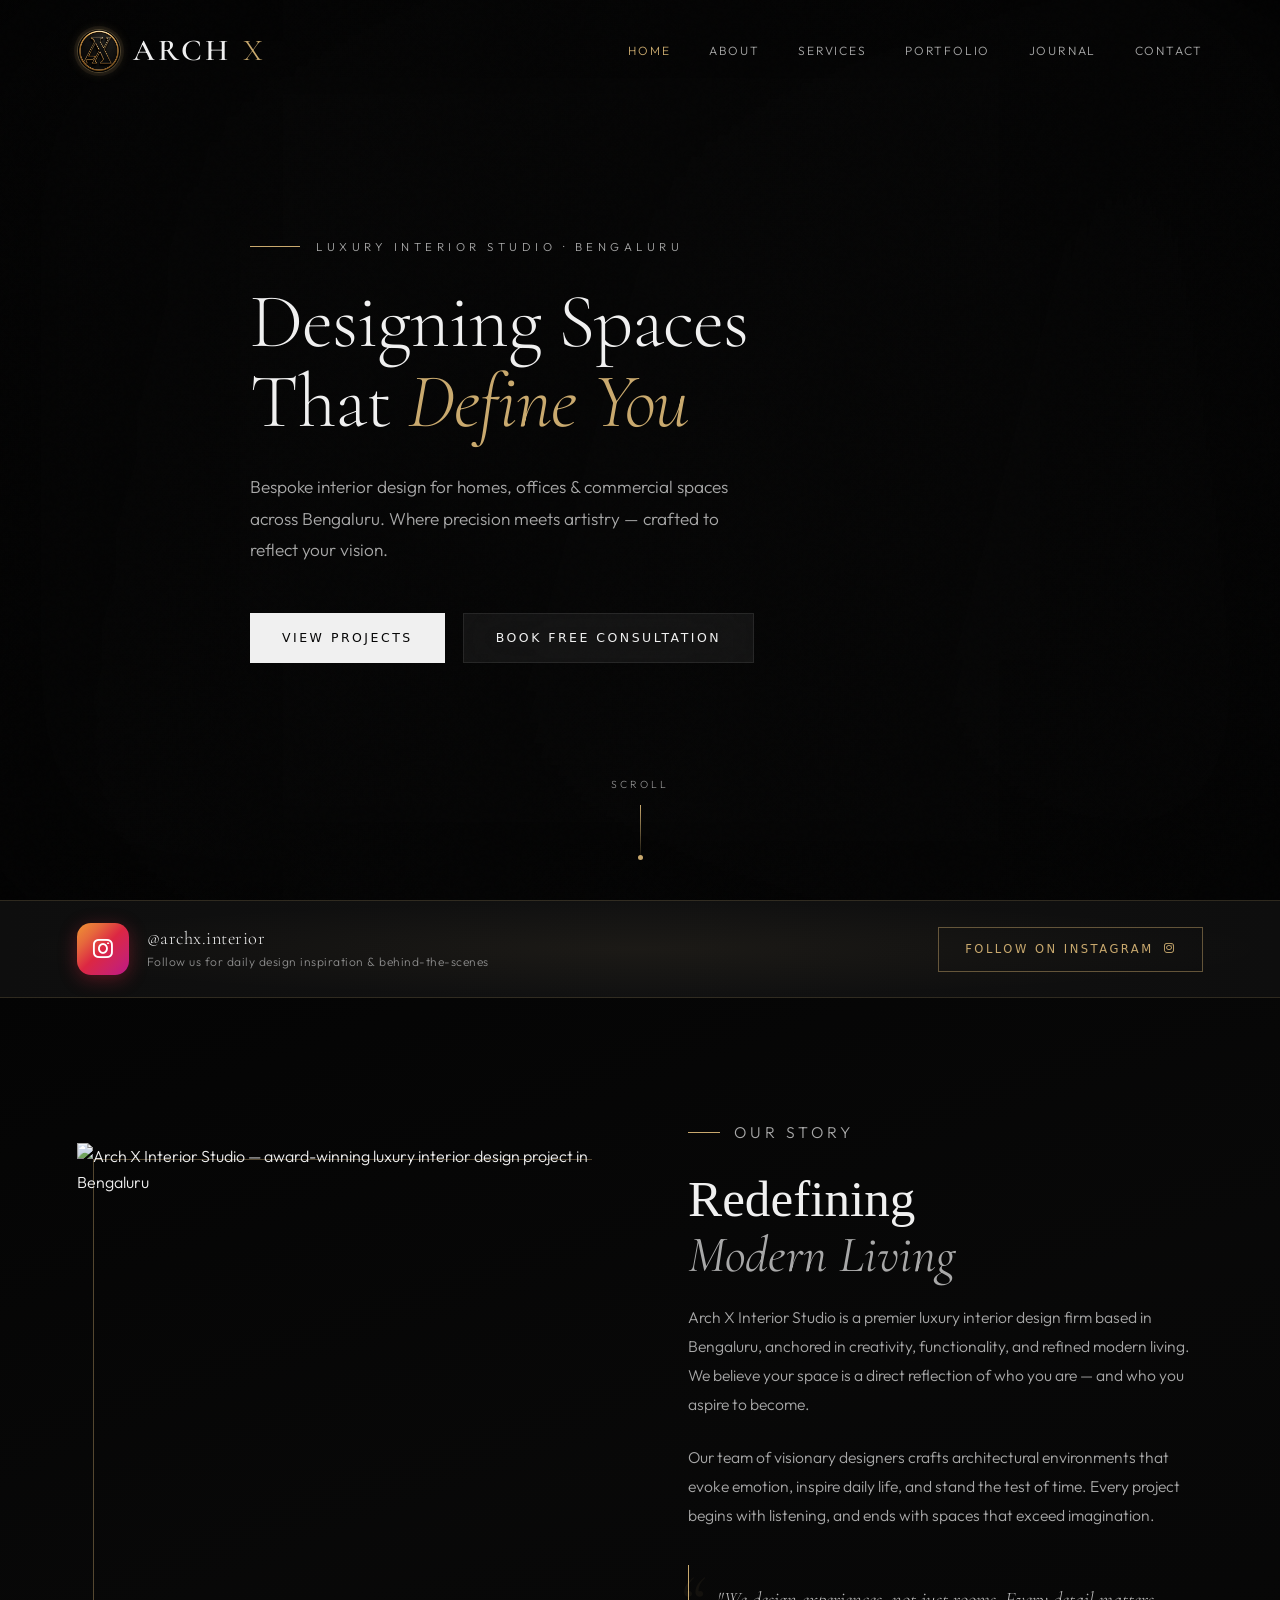
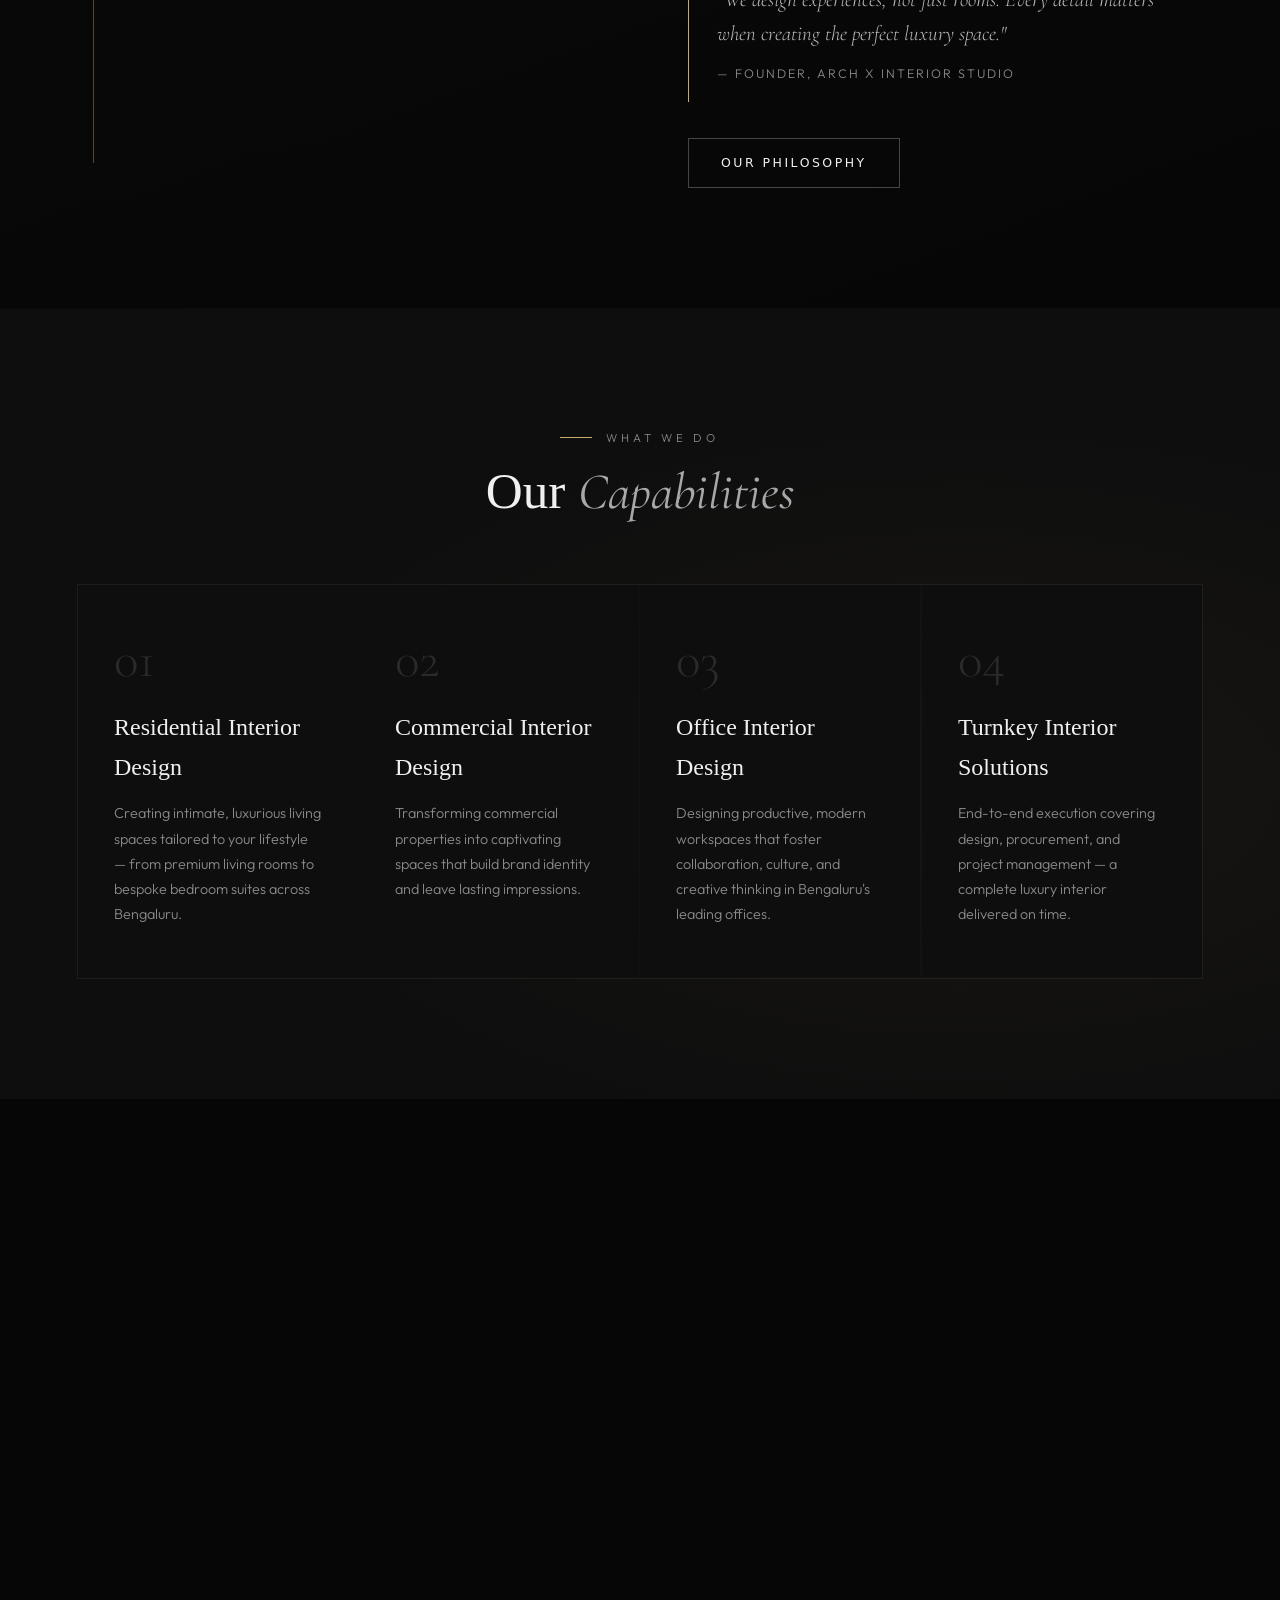
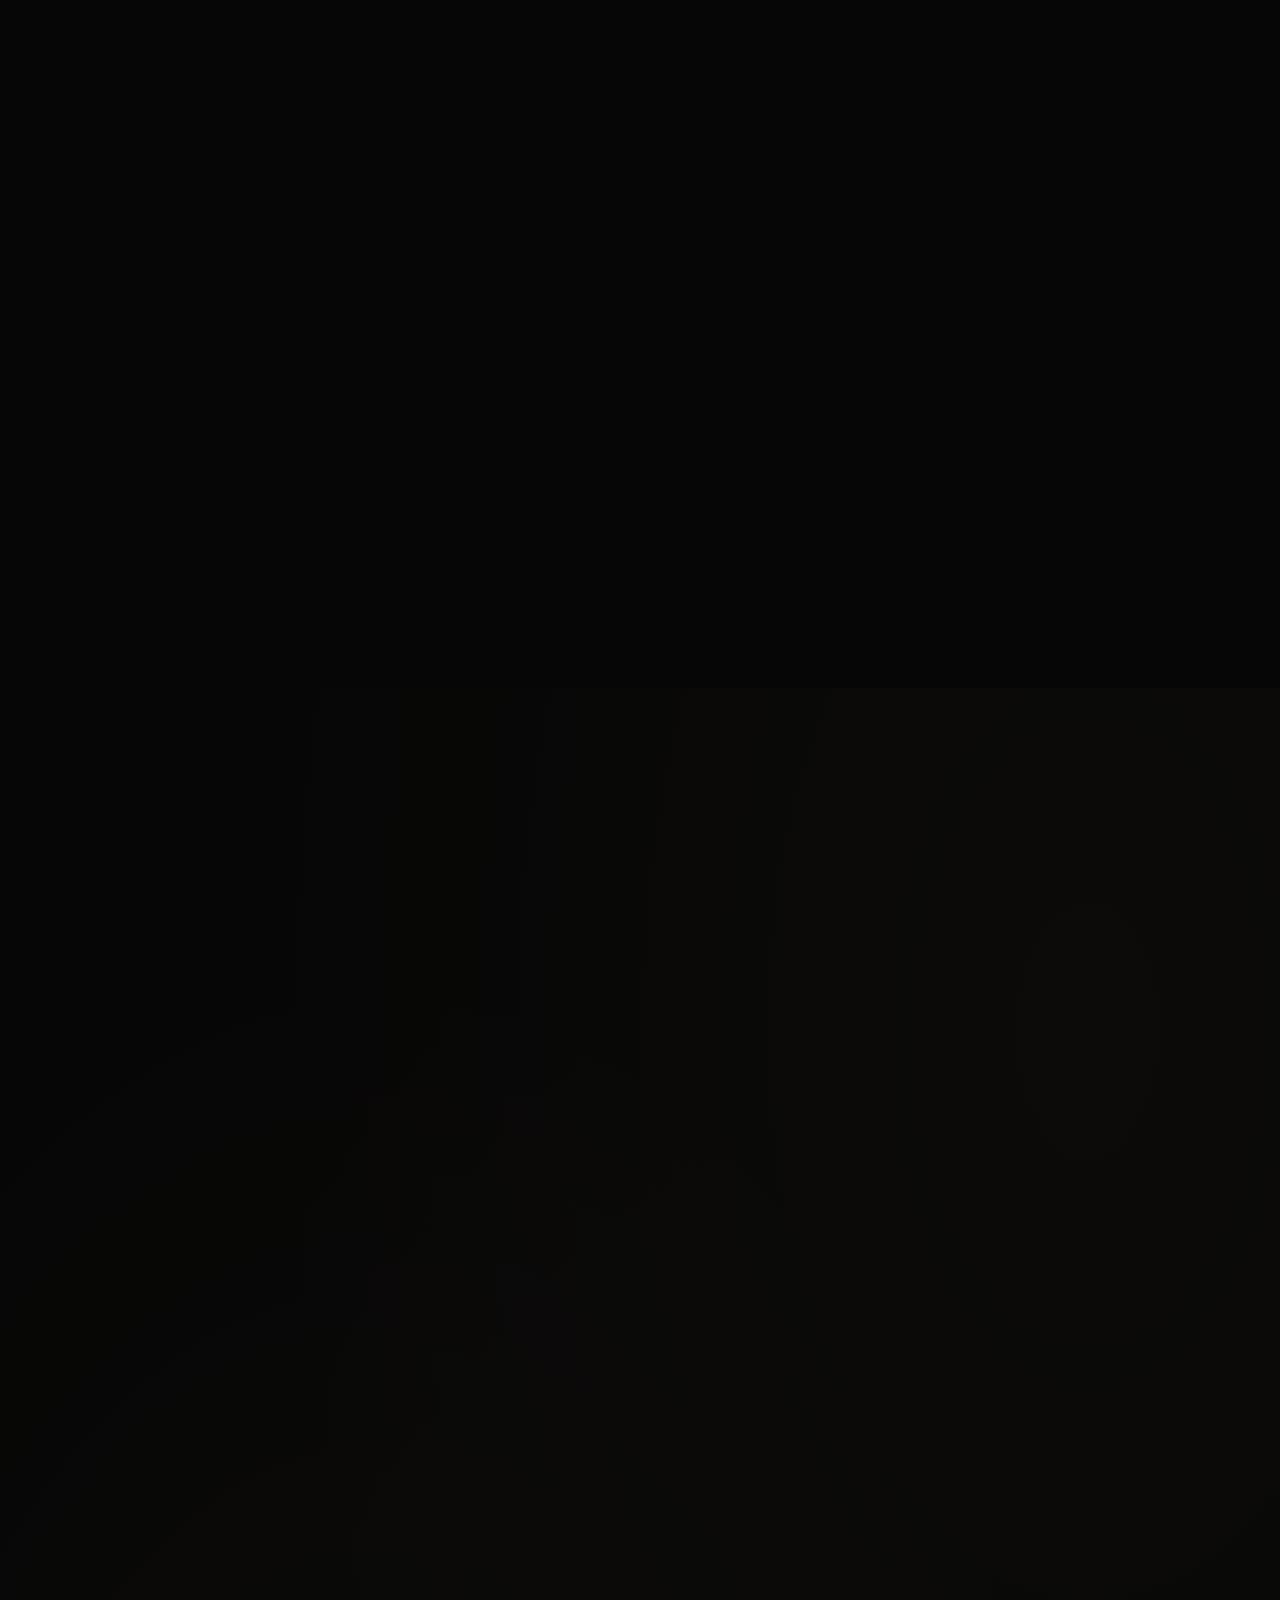
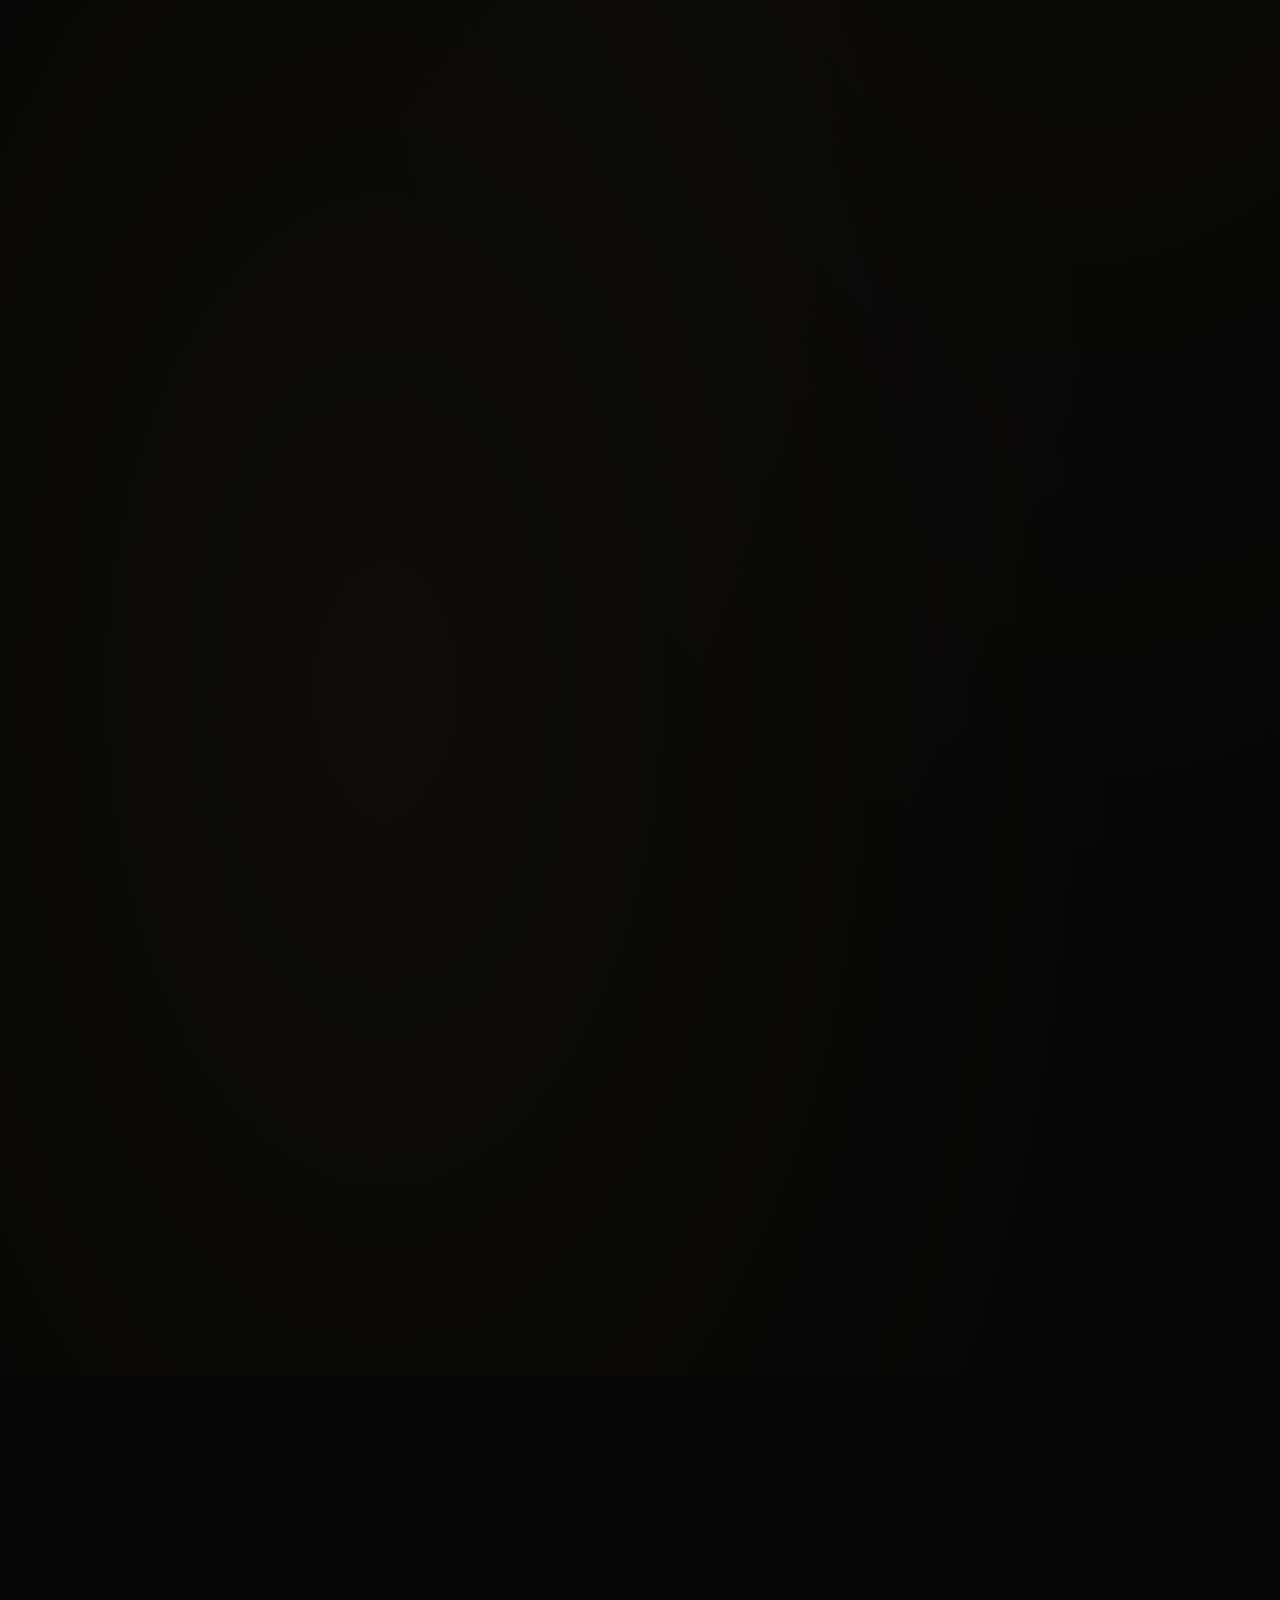
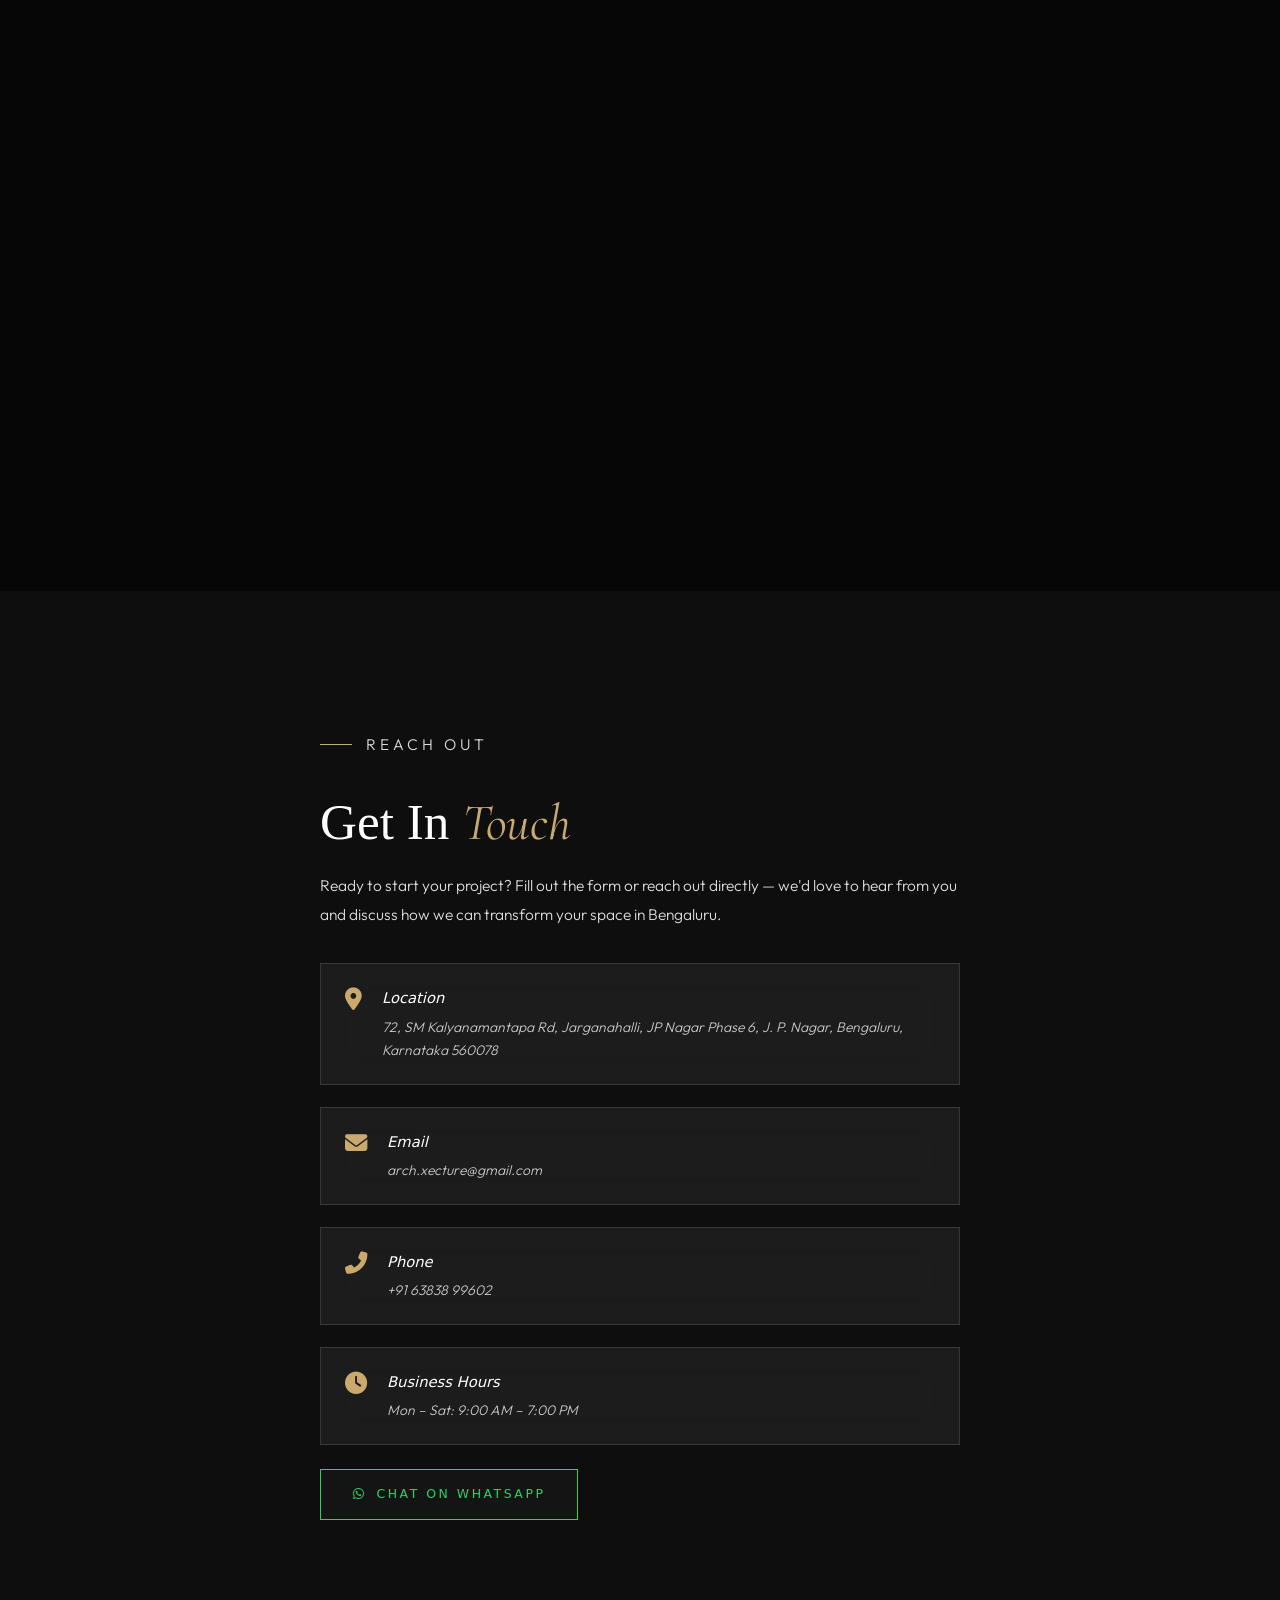
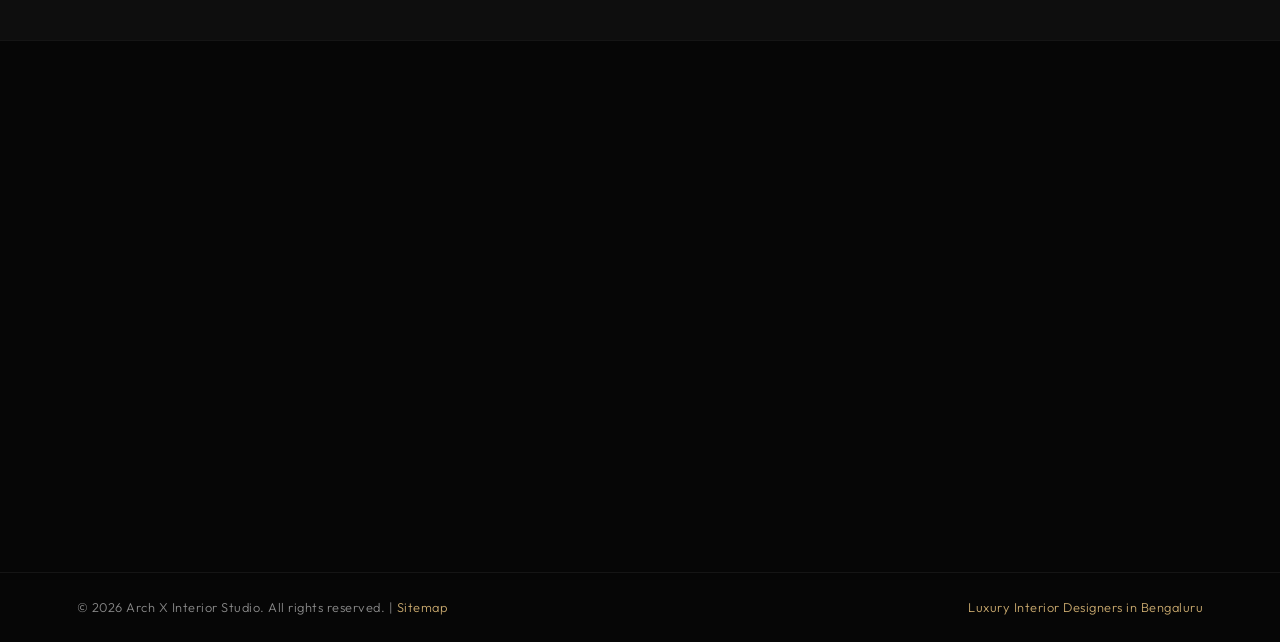
==== commit 465387a9: "Update index.html" ====
--- a/index.html
+++ b/index.html
@@ -61,10 +61,15 @@
 <link rel="preconnect" href="https://fonts.googleapis.com">
 <link rel="preconnect" href="https://fonts.gstatic.com" crossorigin>
 <link rel="preconnect" href="https://cdnjs.cloudflare.com" crossorigin>
-<!-- Preload LCP hero poster — mobile-optimised (biggest LCP fix) -->
-<link rel="preload" as="image" href="https://images.unsplash.com/photo-1618221195710-dd6b41faaea6?w=800&q=60&fm=webp" imagesrcset="https://images.unsplash.com/photo-1618221195710-dd6b41faaea6?w=480&q=55&fm=webp 480w, https://images.unsplash.com/photo-1618221195710-dd6b41faaea6?w=800&q=60&fm=webp 800w, https://images.unsplash.com/photo-1618221195710-dd6b41faaea6?w=1400&q=70&fm=webp 1400w" imagesizes="100vw" fetchpriority="high">
+<!-- Preload LCP hero poster — correct srcset so BOTH desktop (1400w @70q) and mobile (480w/800w) get the right asset -->
+<link rel="preload" as="image"
+  href="https://images.unsplash.com/photo-1618221195710-dd6b41faaea6?w=1400&q=72&fm=webp"
+  imagesrcset="https://images.unsplash.com/photo-1618221195710-dd6b41faaea6?w=480&q=60&fm=webp 480w,
+               https://images.unsplash.com/photo-1618221195710-dd6b41faaea6?w=800&q=65&fm=webp 800w,
+               https://images.unsplash.com/photo-1618221195710-dd6b41faaea6?w=1400&q=72&fm=webp 1400w"
+  imagesizes="100vw"
+  fetchpriority="high">
 <!-- Fonts: non-render-blocking via media swap trick -->
-<link rel="preload" as="style" href="https://fonts.googleapis.com/css2?family=Cormorant+Garamond:ital,wght@0,300;0,400;0,600;1,300;1,400&family=Outfit:wght@200;300;400;500&display=swap">
 <link href="https://fonts.googleapis.com/css2?family=Cormorant+Garamond:ital,wght@0,300;0,400;0,600;1,300;1,400&family=Outfit:wght@200;300;400;500&display=swap" rel="stylesheet" media="print" onload="this.media='all'">
 <noscript><link href="https://fonts.googleapis.com/css2?family=Cormorant+Garamond:ital,wght@0,300;0,400;0,600;1,300;1,400&family=Outfit:wght@200;300;400;500&display=swap" rel="stylesheet"></noscript>
 <!-- Font Awesome: non-render-blocking -->
@@ -221,8 +226,16 @@
   background-image:
     radial-gradient(ellipse at 30% 70%, rgba(201,169,110,.04) 0%, transparent 60%),
     radial-gradient(ellipse at 85% 15%, rgba(201,169,110,.03) 0%, transparent 55%),
-    url('https://images.unsplash.com/photo-1586023492125-27b2c045efd7?w=1200&q=65&fm=webp');
+    url('https://images.unsplash.com/photo-1586023492125-27b2c045efd7?w=1400&q=68&fm=webp');
   background-size:cover;background-position:center;background-attachment:scroll;position:relative;
+}
+@media(max-width:768px){
+  #journal{
+    background-image:
+      radial-gradient(ellipse at 30% 70%, rgba(201,169,110,.04) 0%, transparent 60%),
+      radial-gradient(ellipse at 85% 15%, rgba(201,169,110,.03) 0%, transparent 55%),
+      url('https://images.unsplash.com/photo-1586023492125-27b2c045efd7?w=800&q=65&fm=webp');
+  }
 }
 #journal::before{content:'';position:absolute;inset:0;background:linear-gradient(150deg,rgba(4,4,4,.98) 0%,rgba(8,8,8,.97) 50%,rgba(5,5,5,.98) 100%);z-index:0;pointer-events:none;}
 #journal>.container{position:relative;z-index:1;}
@@ -475,7 +488,7 @@
 .pl-bar{
   height:100%;width:0;
   background:linear-gradient(90deg,rgba(201,169,110,.5),var(--gold));
-  animation:plFill 2.2s var(--ease2) forwards;
+  animation:plFill 1.0s var(--ease2) forwards;
   border-radius:1px;
 }
 @keyframes plFlash{from{opacity:.55}to{opacity:1}}
@@ -900,10 +913,16 @@
   padding:90px 0 55px;
   position:relative;
   background-image:
-    url('https://images.unsplash.com/photo-1536895058696-a69b1c7ba34f?w=1200&q=65&fm=webp');
+    url('https://images.unsplash.com/photo-1536895058696-a69b1c7ba34f?w=1400&q=68&fm=webp');
   background-size:cover;
   background-position:center;
   background-attachment:scroll;
+}
+@media(max-width:768px){
+  .footer-top{
+    background-image:
+      url('https://images.unsplash.com/photo-1536895058696-a69b1c7ba34f?w=800&q=65&fm=webp');
+  }
 }
 .footer-top::before{
   content:'';position:absolute;inset:0;
@@ -951,8 +970,16 @@
   background-image:
     radial-gradient(ellipse at 20% 50%, rgba(201,169,110,.04) 0%, transparent 60%),
     radial-gradient(ellipse at 80% 20%, rgba(201,169,110,.03) 0%, transparent 55%),
-    url('https://images.unsplash.com/photo-1600210492493-0946911123ea?w=1200&q=65&fm=webp');
+    url('https://images.unsplash.com/photo-1600210492493-0946911123ea?w=1400&q=68&fm=webp');
   background-size:cover;background-position:center;background-attachment:scroll;position:relative;
+}
+@media(max-width:768px){
+  #about{
+    background-image:
+      radial-gradient(ellipse at 20% 50%, rgba(201,169,110,.04) 0%, transparent 60%),
+      radial-gradient(ellipse at 80% 20%, rgba(201,169,110,.03) 0%, transparent 55%),
+      url('https://images.unsplash.com/photo-1600210492493-0946911123ea?w=800&q=65&fm=webp');
+  }
 }
 #about::before{content:'';position:absolute;inset:0;background:linear-gradient(160deg,rgba(4,4,4,.97) 0%,rgba(8,8,8,.96) 50%,rgba(6,6,6,.97) 100%);z-index:0;pointer-events:none;}
 #about>.container{position:relative;z-index:1;}
@@ -960,8 +987,15 @@
 #services{
   background-image:
     radial-gradient(ellipse at 75% 60%, rgba(201,169,110,.05) 0%, transparent 55%),
-    url('https://images.unsplash.com/photo-1618219908412-a29a1bb7b86e?w=1200&q=65&fm=webp');
+    url('https://images.unsplash.com/photo-1618219908412-a29a1bb7b86e?w=1400&q=68&fm=webp');
   background-size:cover;background-position:center top;background-attachment:scroll;position:relative;
+}
+@media(max-width:768px){
+  #services{
+    background-image:
+      radial-gradient(ellipse at 75% 60%, rgba(201,169,110,.05) 0%, transparent 55%),
+      url('https://images.unsplash.com/photo-1618219908412-a29a1bb7b86e?w=800&q=65&fm=webp');
+  }
 }
 #services::before{content:'';position:absolute;inset:0;background:linear-gradient(135deg,rgba(6,6,6,.98) 0%,rgba(10,10,10,.97) 100%);z-index:0;pointer-events:none;}
 #services>.container{position:relative;z-index:1;}
@@ -979,8 +1013,14 @@
 
 #contact{
   background-image:
-    url('https://images.unsplash.com/photo-1555041469-a586c61ea9bc?w=1200&q=65&fm=webp');
+    url('https://images.unsplash.com/photo-1555041469-a586c61ea9bc?w=1400&q=68&fm=webp');
   background-size:cover;background-position:center top;background-attachment:scroll;position:relative;
+}
+@media(max-width:768px){
+  #contact{
+    background-image:
+      url('https://images.unsplash.com/photo-1555041469-a586c61ea9bc?w=800&q=65&fm=webp');
+  }
 }
 #contact::before{
   content:'';position:absolute;inset:0;
@@ -1106,15 +1146,12 @@
   .stats-parallax-bg img { will-change:transform; }
 }
 
-#services,
 #portfolio,
 #journal,
-.testi-section,
 .cta-section,
-#contact,
 .footer-top {
   content-visibility: auto;
-  contain-intrinsic-size: 0 600px;
+  contain-intrinsic-size: 0 800px;
 }
 
 @media(max-width:768px){
@@ -1126,6 +1163,9 @@
   .svc-card::after { backdrop-filter: none; -webkit-backdrop-filter: none; }
   .gp-backdrop { backdrop-filter: blur(12px); -webkit-backdrop-filter: blur(12px); }
   body::after { display: none; }
+  /* Free GPU layers on mobile that aren't needed */
+  .about-img-wrap img { will-change: auto; }
+  .hero-video video { will-change: auto; }
 }
 
 * { -webkit-tap-highlight-color: rgba(201,169,110,0.15); }
@@ -1689,6 +1729,7 @@
 <!-- PRELOADER -->
 <div class="preloader" id="preloader">
   <img src="logo.webp" alt="" class="pl-logo-img" id="plLogoImg"
+       loading="eager" fetchpriority="low"
        onerror="this.style.display='none';document.getElementById('plLogoText').style.display='flex';">
   <div class="pl-logo" id="plLogoText" style="display:none;">ARCH <em>X</em></div>
   <div class="pl-track"><div class="pl-bar"></div></div>
@@ -1698,7 +1739,7 @@
 <header class="navbar" id="navbar" role="banner">
   <div class="container nav-wrap">
     <a href="/" class="logo" aria-label="Arch X Interior Studio — Home">
-      <img src="logo.webp" alt="" class="logo-img" aria-hidden="true">
+      <img src="logo.webp" alt="" class="logo-img" aria-hidden="true" fetchpriority="low" loading="eager">
       ARCH <em>X</em>
     </a>
     <nav class="nav-links" id="navLinks" aria-label="Primary navigation">
@@ -1719,8 +1760,9 @@
 <section id="home" class="hero" aria-label="Hero — Luxury Interior Designers in Bengaluru">
   <div class="hero-video">
     <video autoplay muted loop playsinline
-      poster="https://images.unsplash.com/photo-1618221195710-dd6b41faaea6?w=800&q=60&fm=webp"
-      aria-hidden="true" title="Arch X Interior Studio showcase video" width="1800" height="1012">
+      poster="https://images.unsplash.com/photo-1618221195710-dd6b41faaea6?w=1400&q=72&fm=webp"
+      aria-hidden="true" title="Arch X Interior Studio showcase video" width="1800" height="1012"
+      fetchpriority="high">
       <source src="hero-video.mp4" type="video/mp4">
     </video>
   </div>
@@ -1761,10 +1803,10 @@
 <section id="about" class="sp" aria-labelledby="about-heading">
   <div class="container about-grid">
     <div class="about-img-wrap reveal from-left">
-      <img src="https://images.unsplash.com/photo-1618219740975-d40978bb7378?w=1400&q=88&fm=webp"
-           srcset="https://images.unsplash.com/photo-1618219740975-d40978bb7378?w=700&q=85&fm=webp 700w,
+      <img src="https://images.unsplash.com/photo-1618219740975-d40978bb7378?w=1400&q=90&fm=webp"
+           srcset="https://images.unsplash.com/photo-1618219740975-d40978bb7378?w=700&q=82&fm=webp 700w,
                    https://images.unsplash.com/photo-1618219740975-d40978bb7378?w=1000&q=87&fm=webp 1000w,
-                   https://images.unsplash.com/photo-1618219740975-d40978bb7378?w=1400&q=88&fm=webp 1400w"
+                   https://images.unsplash.com/photo-1618219740975-d40978bb7378?w=1400&q=90&fm=webp 1400w"
            sizes="(max-width:900px) 100vw, 50vw"
            alt="Arch X Interior Studio — award-winning luxury interior design project in Bengaluru"
            width="1400" height="1240" loading="lazy" decoding="async">
@@ -2156,9 +2198,12 @@
 <!-- CTA -->
 <section class="sp cta-section" aria-label="Call to action — Book a free interior design consultation">
   <div class="cta-parallax" id="ctaParallax">
-    <img src="https://images.unsplash.com/photo-1600566752355-35792bedcfea?w=1200&q=65&fm=webp"
+    <img src="https://images.unsplash.com/photo-1600566752355-35792bedcfea?w=1400&q=70&fm=webp"
+         srcset="https://images.unsplash.com/photo-1600566752355-35792bedcfea?w=800&q=65&fm=webp 800w,
+                 https://images.unsplash.com/photo-1600566752355-35792bedcfea?w=1400&q=70&fm=webp 1400w"
+         sizes="100vw"
          alt="Luxury interior design inspiration — Arch X Studio Bengaluru"
-         loading="lazy" decoding="async" aria-hidden="true">
+         loading="lazy" decoding="async" aria-hidden="true" width="1400" height="933">
     <div class="cta-overlay" aria-hidden="true"></div>
   </div>
   <div class="container cta-body">
@@ -2284,7 +2329,7 @@
 (function(){
   const pl = document.getElementById('preloader');
   const startTime = Date.now();
-  const MIN_SHOW = 1800;
+  const MIN_SHOW = 800;
 
   function dismiss(){
     const elapsed = Date.now() - startTime;
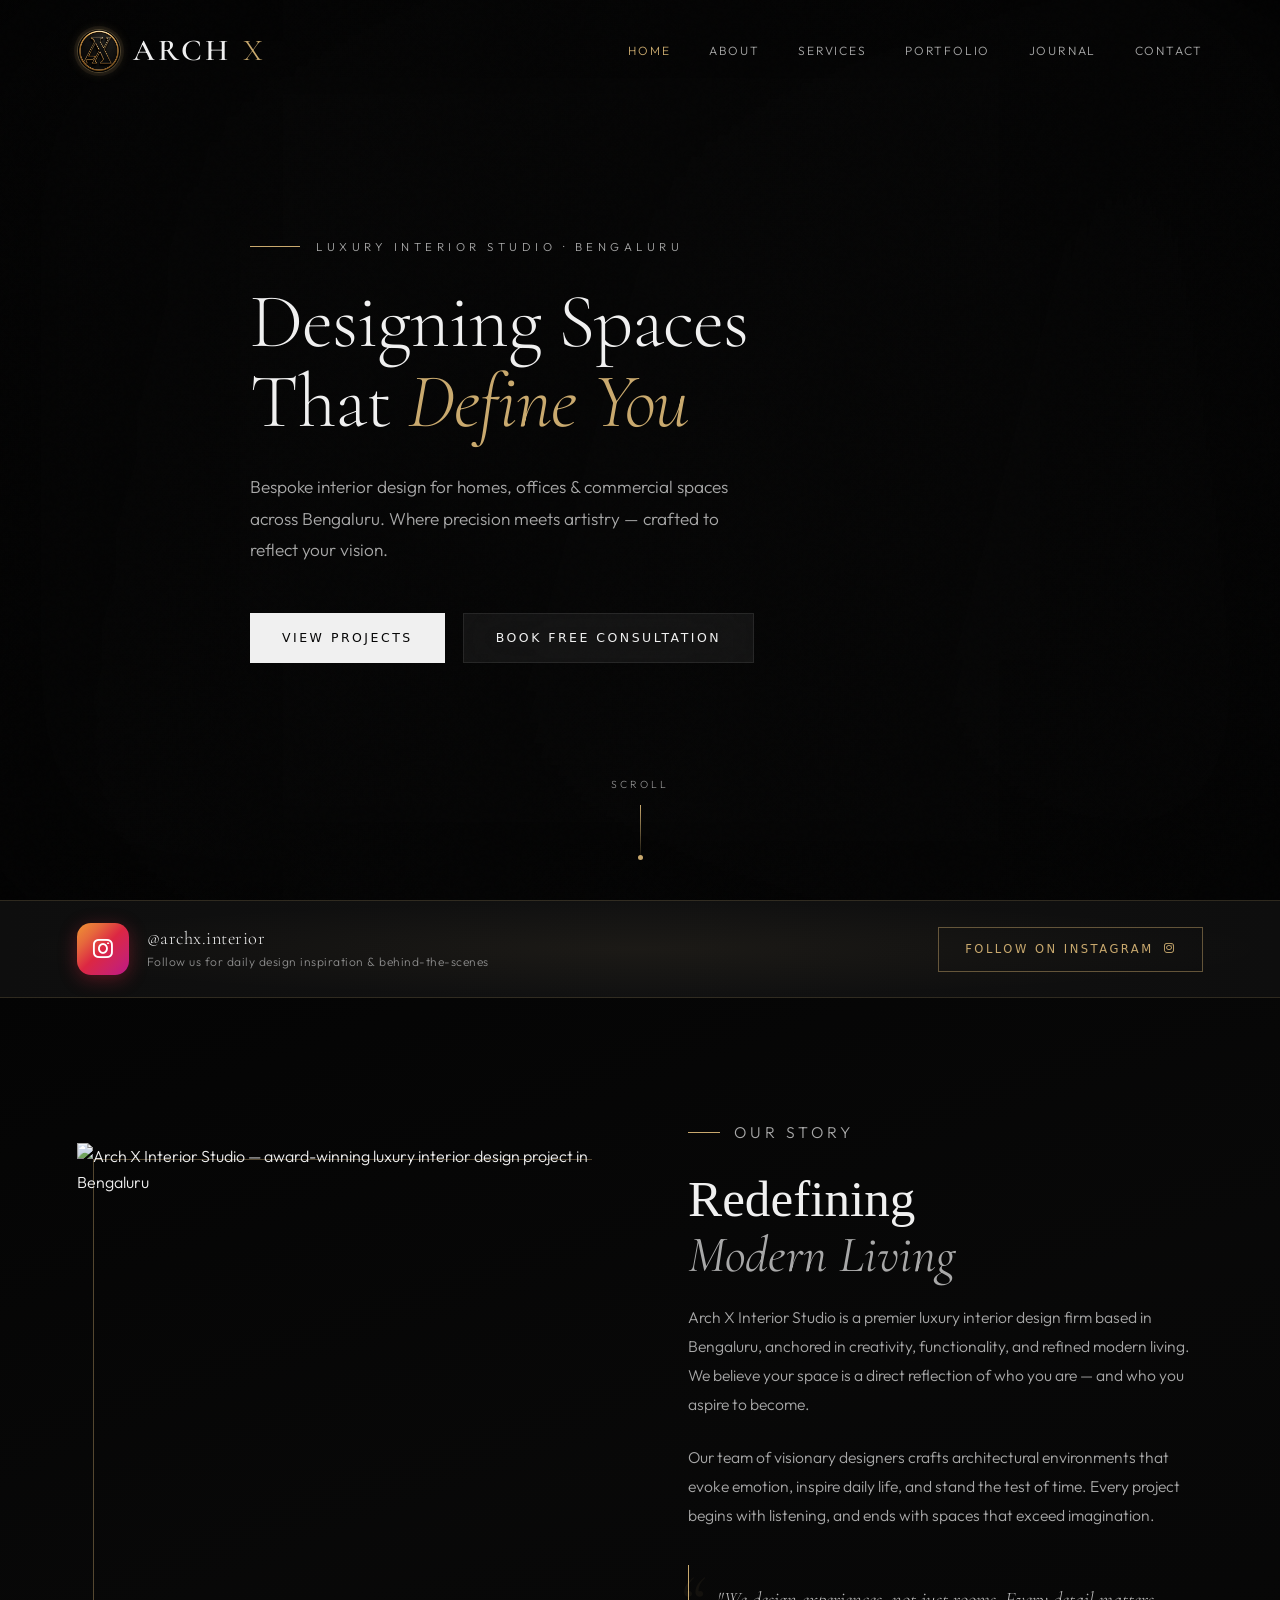
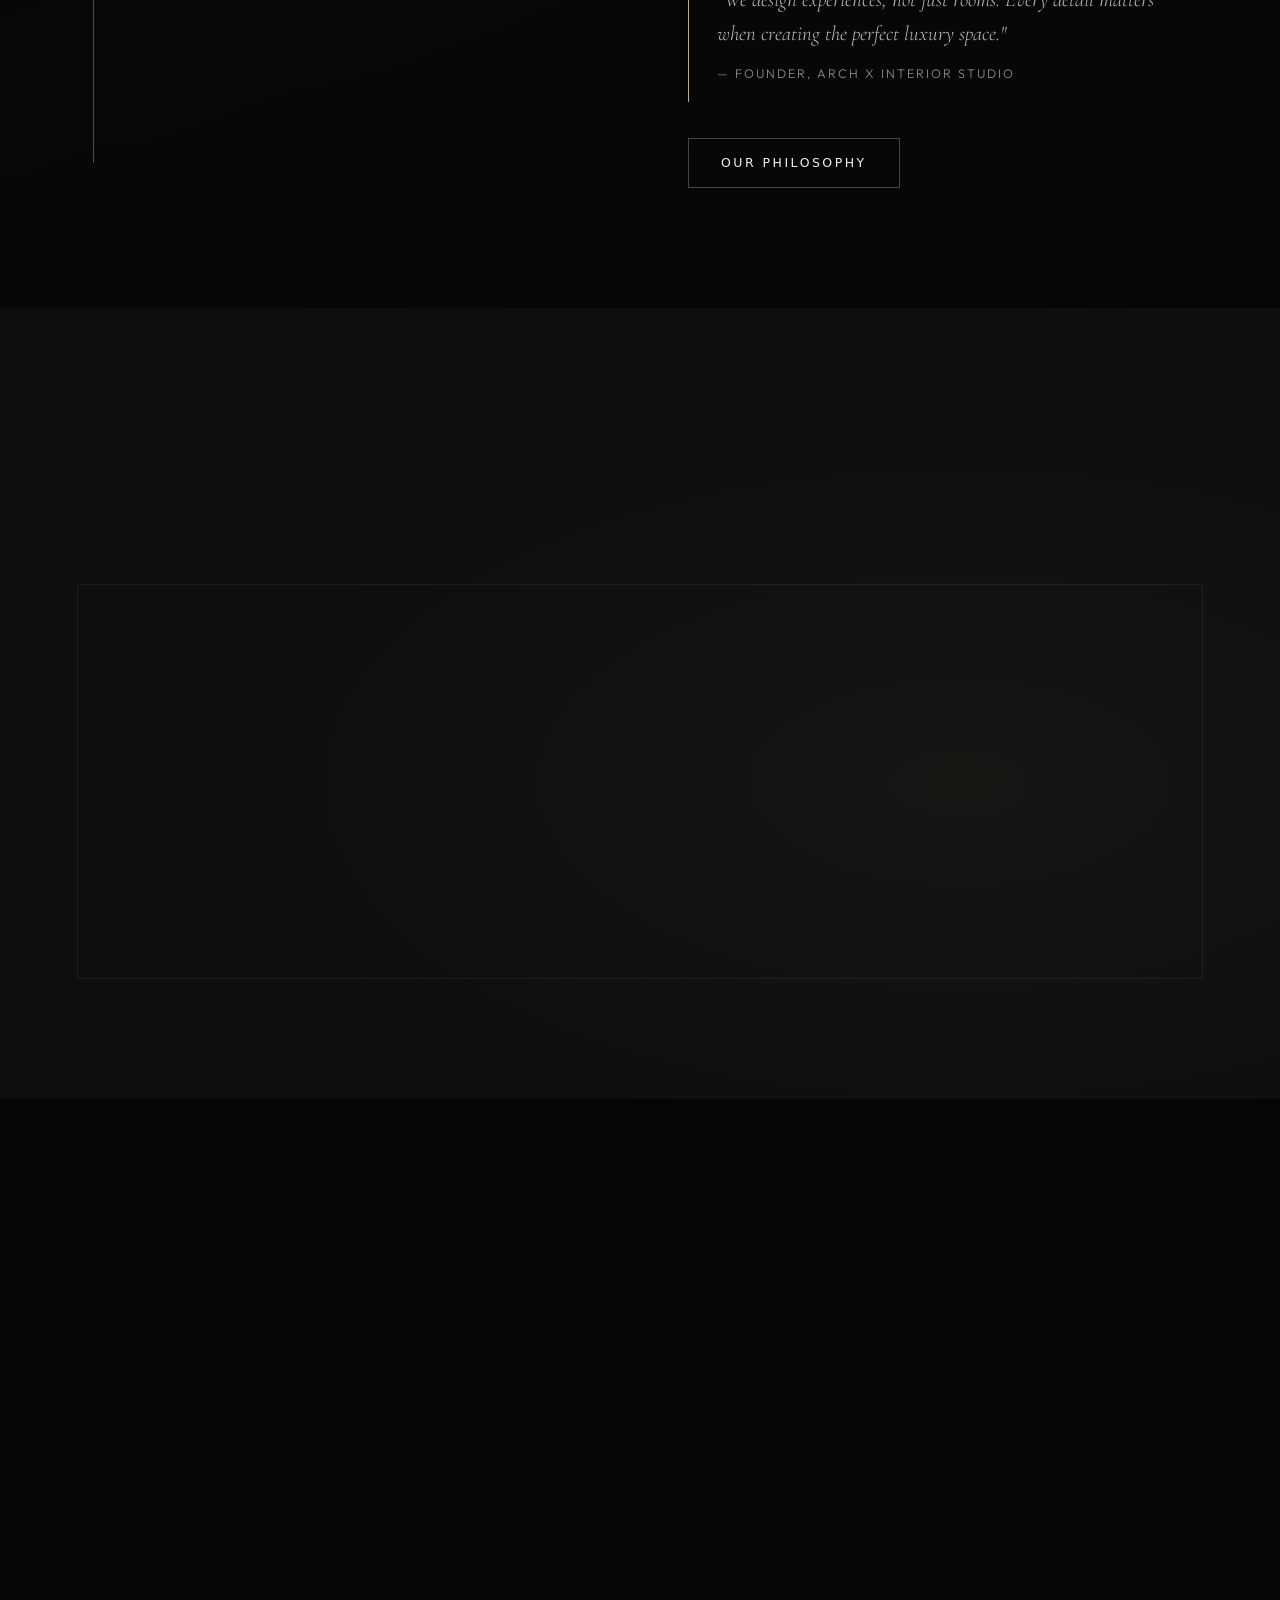
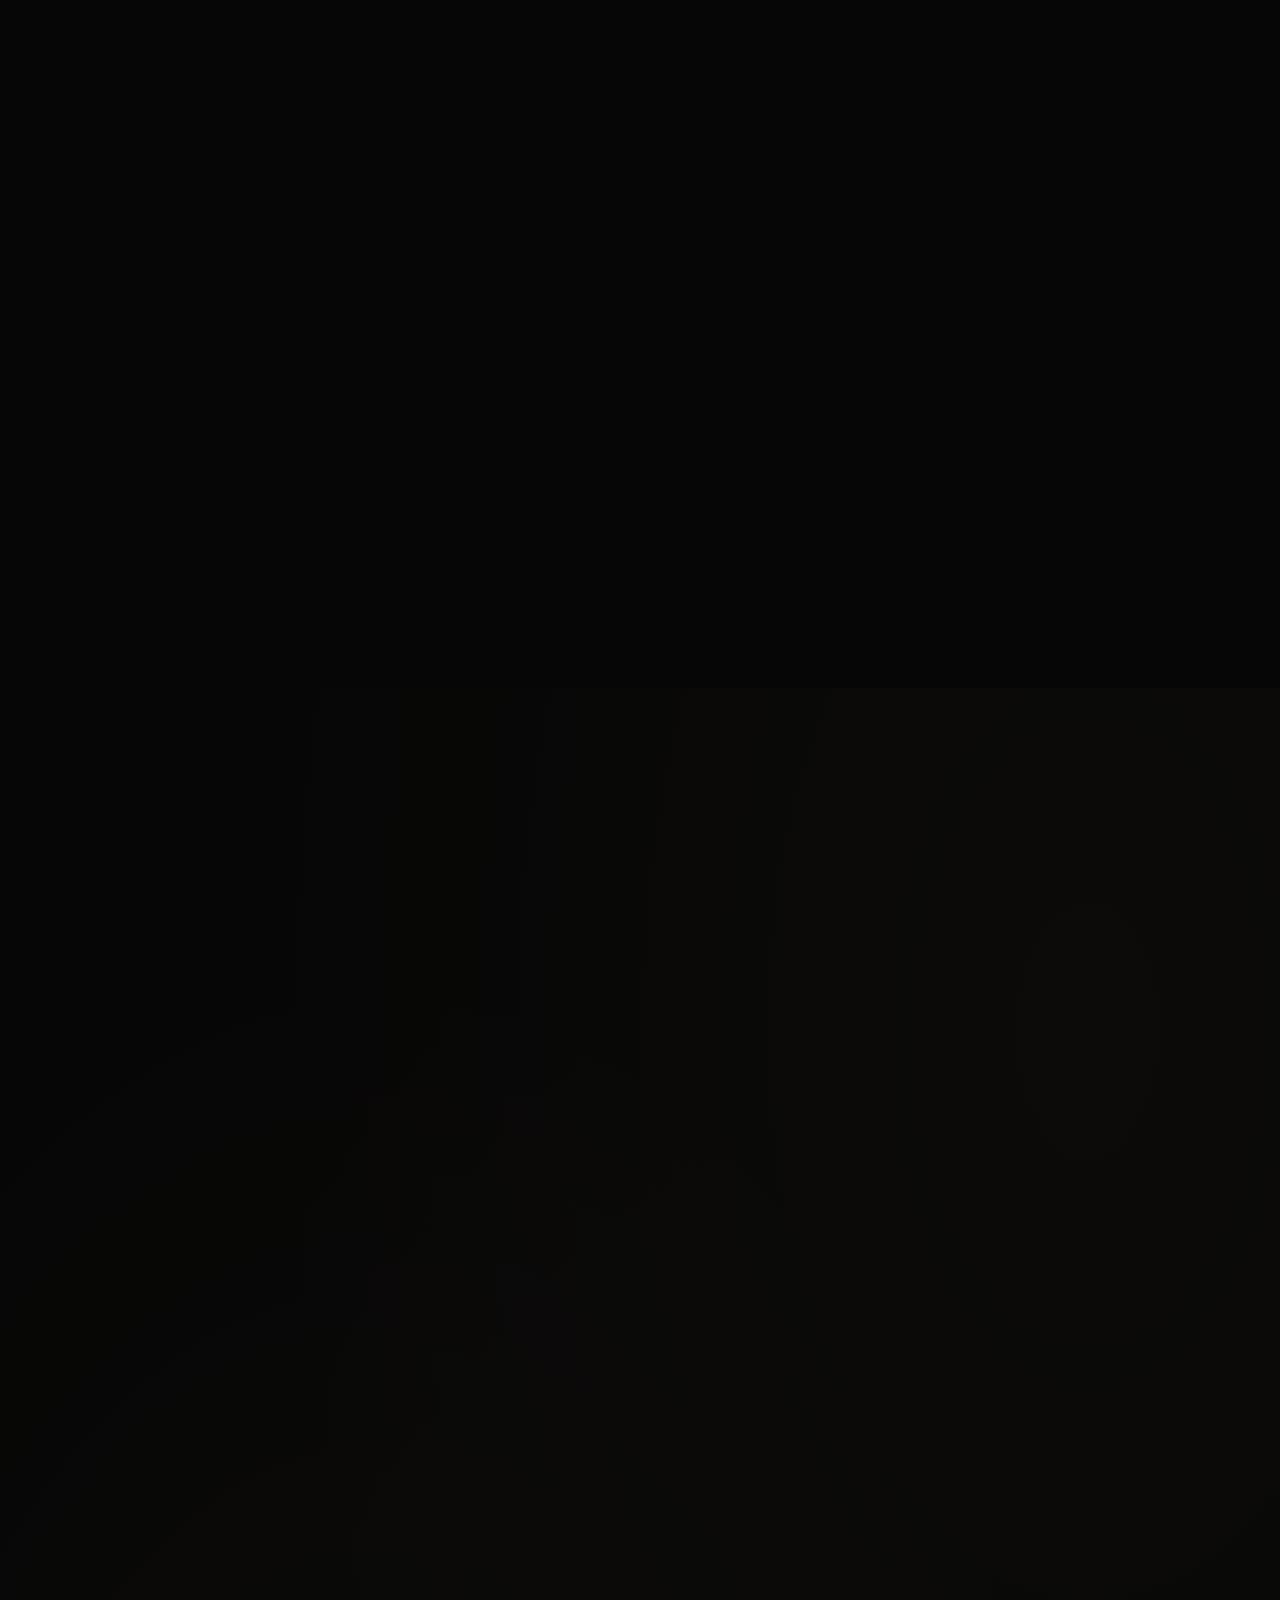
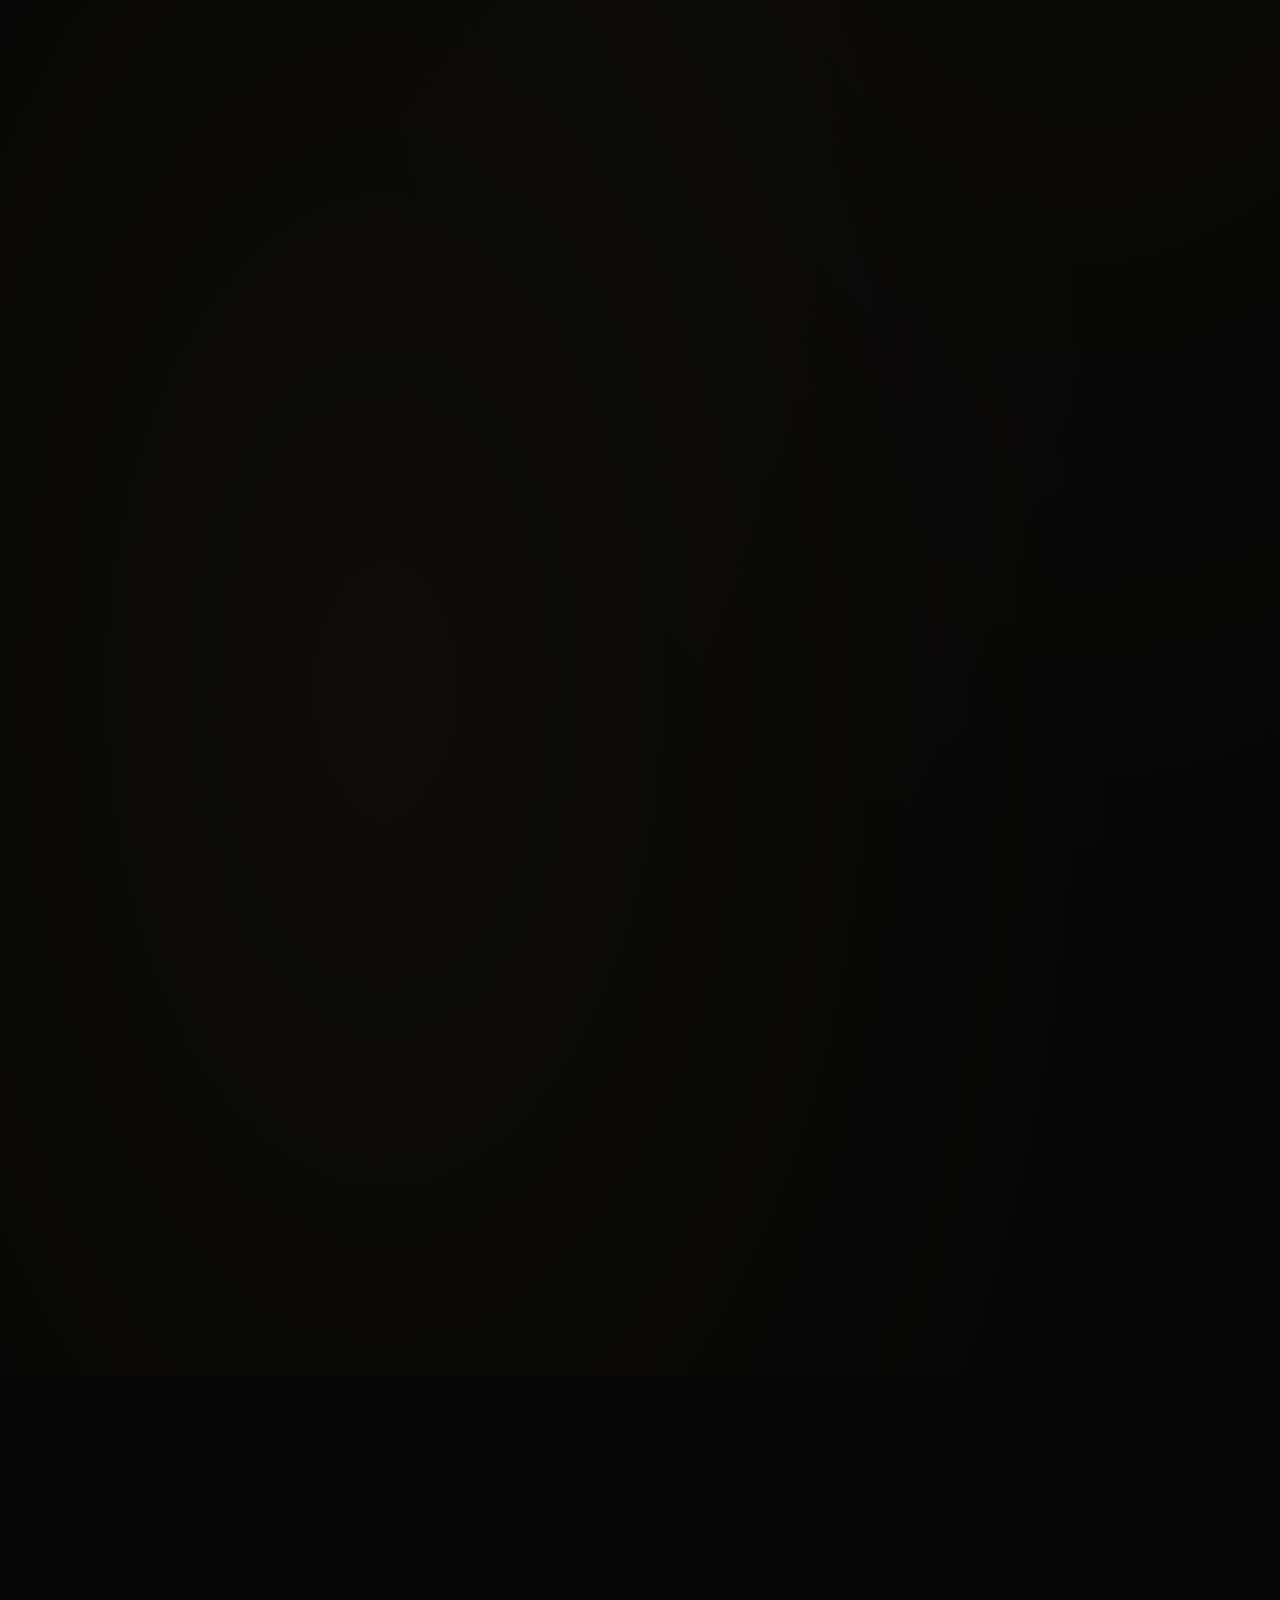
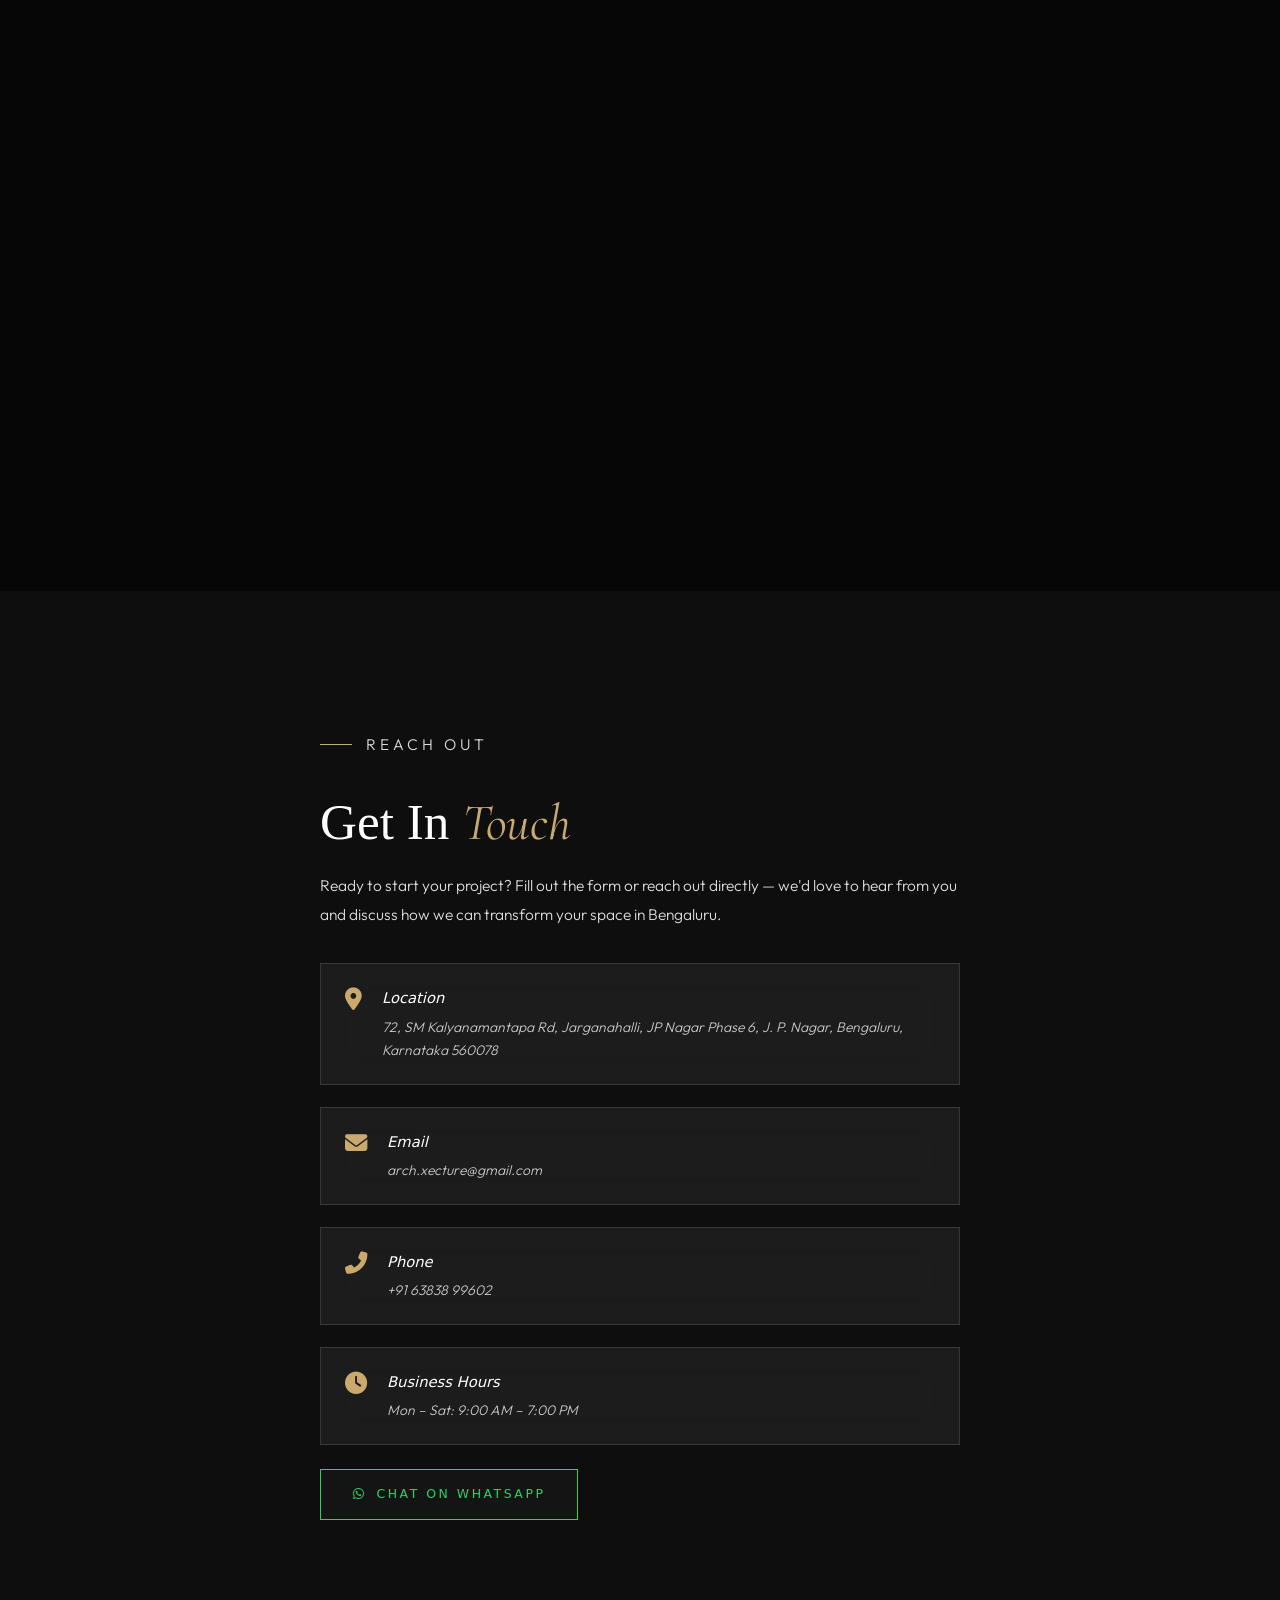
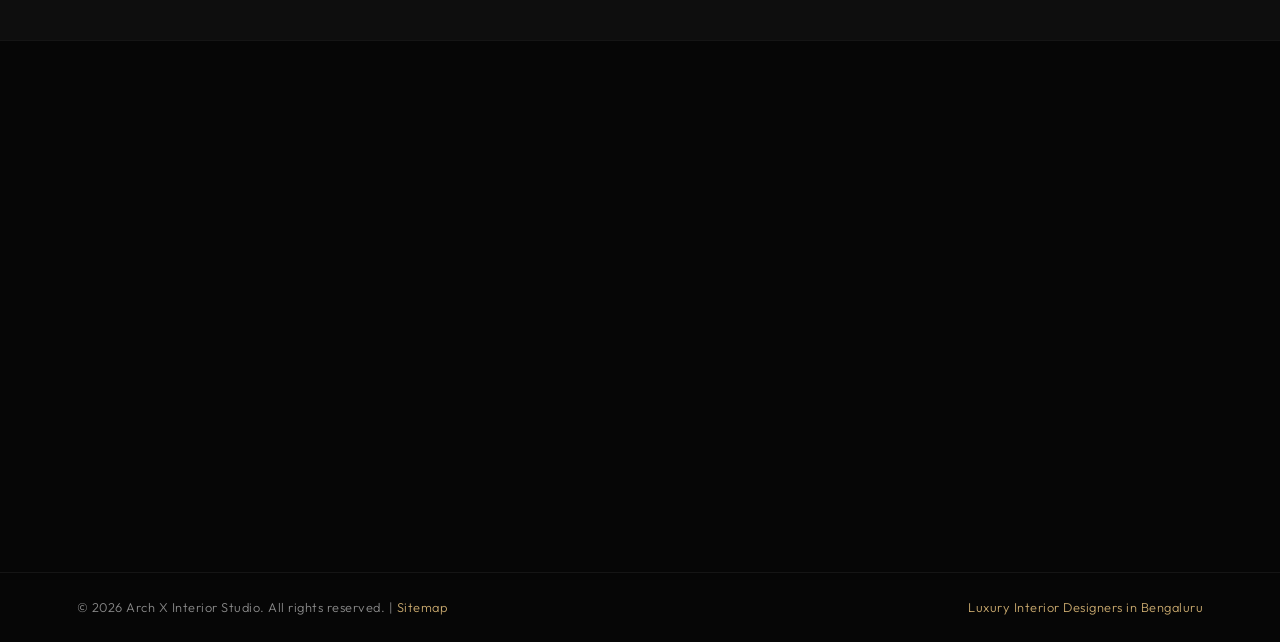
==== commit a5a34d55: "Update index.html" ====
--- a/index.html
+++ b/index.html
@@ -61,13 +61,24 @@
 <link rel="preconnect" href="https://fonts.googleapis.com">
 <link rel="preconnect" href="https://fonts.gstatic.com" crossorigin>
 <link rel="preconnect" href="https://cdnjs.cloudflare.com" crossorigin>
-<!-- Preload LCP hero poster — correct srcset so BOTH desktop (1400w @70q) and mobile (480w/800w) get the right asset -->
+<!-- ── DEVICE-SPECIFIC LCP PRELOADS ──────────────────────────────────
+     Each preload fires ONLY on its matching viewport.
+     Mobile (≤767px)  → 480w compressed poster
+     Tablet (768–1024) → 800w mid-quality poster
+     Desktop (≥1025px) → 1400w premium poster
+     No device downloads the other's asset.
+─────────────────────────────────────────────────────────────────── -->
 <link rel="preload" as="image"
-  href="https://images.unsplash.com/photo-1618221195710-dd6b41faaea6?w=1400&q=72&fm=webp"
-  imagesrcset="https://images.unsplash.com/photo-1618221195710-dd6b41faaea6?w=480&q=60&fm=webp 480w,
-               https://images.unsplash.com/photo-1618221195710-dd6b41faaea6?w=800&q=65&fm=webp 800w,
-               https://images.unsplash.com/photo-1618221195710-dd6b41faaea6?w=1400&q=72&fm=webp 1400w"
-  imagesizes="100vw"
+  href="https://images.unsplash.com/photo-1618221195710-dd6b41faaea6?w=480&q=55&fm=webp&auto=format"
+  media="(max-width: 767px)"
+  fetchpriority="high">
+<link rel="preload" as="image"
+  href="https://images.unsplash.com/photo-1618221195710-dd6b41faaea6?w=800&q=65&fm=webp&auto=format"
+  media="(min-width: 768px) and (max-width: 1024px)"
+  fetchpriority="high">
+<link rel="preload" as="image"
+  href="https://images.unsplash.com/photo-1618221195710-dd6b41faaea6?w=1400&q=80&fm=webp&auto=format"
+  media="(min-width: 1025px)"
   fetchpriority="high">
 <!-- Fonts: non-render-blocking via media swap trick -->
 <link href="https://fonts.googleapis.com/css2?family=Cormorant+Garamond:ital,wght@0,300;0,400;0,600;1,300;1,400&family=Outfit:wght@200;300;400;500&display=swap" rel="stylesheet" media="print" onload="this.media='all'">
@@ -560,10 +571,34 @@
 .hamburger.open span:nth-child(2){opacity:0;transform:scaleX(0);}
 .hamburger.open span:nth-child(3){transform:translateY(-8px) rotate(-45deg);}
 
-/* HERO with Video */
+/* HERO */
 .hero{height:100vh;position:relative;display:flex;align-items:center;overflow:hidden;}
 .hero-video{position:absolute;inset:0;z-index:0;}
-.hero-video video{width:100%;height:100%;object-fit:cover;transform:scale(1.02);}
+
+/* ── DEVICE-SPECIFIC HERO MEDIA ──────────────────────────────────────
+   Desktop (≥1025px): video visible, picture hidden
+   Mobile/Tablet (≤1024px): picture visible, video hidden + no download
+──────────────────────────────────────────────────────────────────── */
+.hero-picture { display:none; width:100%; height:100%; position:absolute; inset:0; }
+.hero-picture img { width:100%; height:100%; object-fit:cover; transform:scale(1.02); }
+.hero-vid { width:100%; height:100%; object-fit:cover; transform:scale(1.02); }
+
+/* Mobile/Tablet: show picture, suppress video rendering */
+@media(max-width:1024px){
+  .hero-picture { display:block; }
+  .hero-vid {
+    display:none;
+    /* Belt-and-suspenders: even if display:none doesn't stop download,
+       the JS below removes <source> before the video can fetch */
+  }
+}
+/* Desktop: show video, hide picture */
+@media(min-width:1025px){
+  .hero-picture { display:none !important; }
+  .hero-vid { display:block; }
+}
+
+/* ── END DEVICE-SPECIFIC HERO MEDIA ─────────────────────────────── */
 .hero-overlay{position:absolute;inset:0;background:linear-gradient(105deg,rgba(6,6,6,.92) 0%,rgba(6,6,6,.65) 50%,rgba(6,6,6,.35) 100%);z-index:1;}
 .hero-vignette{position:absolute;inset:0;box-shadow:inset 0 0 200px rgba(0,0,0,.6);z-index:1;pointer-events:none;}
 .hero-content{position:relative;z-index:2;max-width:780px;}
@@ -1052,7 +1087,6 @@
 
 /* ── Performance: containment & will-change ── */
 .cat-card{ contain:layout style; }
-.hero-video video{ will-change:transform; }
 .about-img-wrap img{ will-change:transform,filter; }
 .svc-card{ contain:layout style; }
 
@@ -1144,14 +1178,31 @@
 @media(min-width:1025px){
   .cta-parallax img,
   .stats-parallax-bg img { will-change:transform; }
-}
-
-#portfolio,
-#journal,
-.cta-section,
-.footer-top {
-  content-visibility: auto;
-  contain-intrinsic-size: 0 800px;
+  .hero-vid { will-change:transform; }
+}
+
+/* Desktop: only deep-scroll sections deferred */
+@media(min-width:1025px){
+  #portfolio,
+  #journal,
+  .cta-section,
+  .footer-top {
+    content-visibility: auto;
+    contain-intrinsic-size: 0 800px;
+  }
+}
+/* Mobile/Tablet: defer more aggressively — smaller viewports scroll past these later */
+@media(max-width:1024px){
+  #services,
+  #portfolio,
+  #journal,
+  .testi-section,
+  .cta-section,
+  #contact,
+  .footer-top {
+    content-visibility: auto;
+    contain-intrinsic-size: 0 600px;
+  }
 }
 
 @media(max-width:768px){
@@ -1165,7 +1216,6 @@
   body::after { display: none; }
   /* Free GPU layers on mobile that aren't needed */
   .about-img-wrap img { will-change: auto; }
-  .hero-video video { will-change: auto; }
 }
 
 * { -webkit-tap-highlight-color: rgba(201,169,110,0.15); }
@@ -1756,12 +1806,46 @@
 
 <main id="main-content">
 
-<!-- HERO with Video -->
+<!-- HERO with Device-Specific Media -->
 <section id="home" class="hero" aria-label="Hero — Luxury Interior Designers in Bengaluru">
-  <div class="hero-video">
-    <video autoplay muted loop playsinline
-      poster="https://images.unsplash.com/photo-1618221195710-dd6b41faaea6?w=1400&q=72&fm=webp"
-      aria-hidden="true" title="Arch X Interior Studio showcase video" width="1800" height="1012"
+  <div class="hero-video" id="heroMedia">
+    <!--
+      MOBILE/TABLET (≤1024px): Static picture — no video download, fast LCP.
+      DESKTOP (≥1025px):       Video with premium 1400w poster.
+      Switching is done in CSS: .hero-picture hidden on desktop, video hidden on mobile.
+    -->
+
+    <!-- Static hero image — shown on mobile/tablet, hidden on desktop -->
+    <picture class="hero-picture" aria-hidden="true">
+      <!-- Mobile portrait -->
+      <source
+        media="(max-width: 480px)"
+        srcset="https://images.unsplash.com/photo-1618221195710-dd6b41faaea6?w=480&q=55&fm=webp&auto=format"
+        width="480" height="854">
+      <!-- Mobile landscape / small tablet -->
+      <source
+        media="(max-width: 767px)"
+        srcset="https://images.unsplash.com/photo-1618221195710-dd6b41faaea6?w=768&q=60&fm=webp&auto=format"
+        width="768" height="1080">
+      <!-- Tablet -->
+      <source
+        media="(max-width: 1024px)"
+        srcset="https://images.unsplash.com/photo-1618221195710-dd6b41faaea6?w=1024&q=65&fm=webp&auto=format"
+        width="1024" height="768">
+      <!-- Fallback (desktop — this source never fires on desktop because CSS hides .hero-picture there) -->
+      <img
+        src="https://images.unsplash.com/photo-1618221195710-dd6b41faaea6?w=768&q=60&fm=webp&auto=format"
+        alt="Luxury interior design by Arch X Interior Studio, Bengaluru"
+        width="768" height="1080"
+        fetchpriority="high"
+        decoding="async">
+    </picture>
+
+    <!-- Video — shown on desktop only, hidden on mobile/tablet via CSS -->
+    <video class="hero-vid" autoplay muted loop playsinline
+      poster="https://images.unsplash.com/photo-1618221195710-dd6b41faaea6?w=1400&q=80&fm=webp&auto=format"
+      aria-hidden="true" title="Arch X Interior Studio showcase video"
+      width="1800" height="1012"
       fetchpriority="high">
       <source src="hero-video.mp4" type="video/mp4">
     </video>
@@ -1807,7 +1891,7 @@
            srcset="https://images.unsplash.com/photo-1618219740975-d40978bb7378?w=700&q=82&fm=webp 700w,
                    https://images.unsplash.com/photo-1618219740975-d40978bb7378?w=1000&q=87&fm=webp 1000w,
                    https://images.unsplash.com/photo-1618219740975-d40978bb7378?w=1400&q=90&fm=webp 1400w"
-           sizes="(max-width:900px) 100vw, 50vw"
+           sizes="(max-width:900px) 100vw, 46vw"
            alt="Arch X Interior Studio — award-winning luxury interior design project in Bengaluru"
            width="1400" height="1240" loading="lazy" decoding="async">
 
@@ -1882,7 +1966,8 @@
         <span class="cat-index" aria-hidden="true">01</span>
         <img src="images/Living/living (1).webp"
              alt="Luxury living room interior design by Arch X Studio, Bengaluru"
-             loading="lazy" decoding="async" width="600" height="360">
+             loading="lazy" decoding="async" width="600" height="360"
+             sizes="(max-width:768px) 76vw, (max-width:1024px) 33vw, 30vw">
         <div class="cat-info">
           <div class="cat-info-text">
             <h3>Living Room Interiors</h3>
@@ -1898,7 +1983,8 @@
         <span class="cat-index" aria-hidden="true">02</span>
         <img src="images/Kitchen/kitchen (1).webp"
              alt="Premium modular kitchen interior design Bengaluru — Arch X Studio"
-             loading="lazy" decoding="async" width="600" height="360">
+             loading="lazy" decoding="async" width="600" height="360"
+             sizes="(max-width:768px) 76vw, (max-width:1024px) 33vw, 30vw">
         <div class="cat-info">
           <div class="cat-info-text">
             <h3>Kitchen Interiors</h3>
@@ -1914,7 +2000,8 @@
         <span class="cat-index" aria-hidden="true">03</span>
         <img src="images/Bedroom/bedroom (1).webp"
              alt="Luxury bedroom interior design with custom wardrobe — Arch X Studio Bengaluru"
-             loading="lazy" decoding="async" width="600" height="360">
+             loading="lazy" decoding="async" width="600" height="360"
+             sizes="(max-width:768px) 76vw, (max-width:1024px) 33vw, 30vw">
         <div class="cat-info">
           <div class="cat-info-text">
             <h3>Bedroom Interiors</h3>
@@ -1930,7 +2017,8 @@
         <span class="cat-index" aria-hidden="true">04</span>
         <img src="images/Dining/dining (1).webp"
              alt="Elegant dining room interior design Bengaluru — Arch X Studio"
-             loading="lazy" decoding="async" width="600" height="360">
+             loading="lazy" decoding="async" width="600" height="360"
+             sizes="(max-width:768px) 76vw, (max-width:1024px) 33vw, 30vw">
         <div class="cat-info">
           <div class="cat-info-text">
             <h3>Dining Interiors</h3>
@@ -1946,7 +2034,8 @@
         <span class="cat-index" aria-hidden="true">05</span>
         <img src="images/Toilet/toilet (1).webp"
              alt="Modern luxury bathroom interior design with premium fittings — Arch X Studio Bengaluru"
-             loading="lazy" decoding="async" width="600" height="360">
+             loading="lazy" decoding="async" width="600" height="360"
+             sizes="(max-width:768px) 76vw, (max-width:1024px) 33vw, 30vw">
         <div class="cat-info">
           <div class="cat-info-text">
             <h3>Bathroom Interiors</h3>
@@ -1962,7 +2051,8 @@
         <span class="cat-index" aria-hidden="true">06</span>
         <img src="images/Balcony/balcony (1).webp"
              alt="Premium balcony and outdoor terrace design Bengaluru — Arch X Studio"
-             loading="lazy" decoding="async" width="600" height="360">
+             loading="lazy" decoding="async" width="600" height="360"
+             sizes="(max-width:768px) 76vw, (max-width:1024px) 33vw, 30vw">
         <div class="cat-info">
           <div class="cat-info-text">
             <h3>Balcony Interiors</h3>
@@ -2327,9 +2417,23 @@
 <script>
 /* PRELOADER */
 (function(){
+  /* ── Mobile video suppression: remove <source> BEFORE browser queues video download ── */
+  if(window.innerWidth <= 1024 || navigator.maxTouchPoints > 1){
+    var vid = document.querySelector('.hero-vid');
+    if(vid){
+      /* Remove all source elements */
+      var sources = vid.querySelectorAll('source');
+      sources.forEach(function(s){ s.parentNode.removeChild(s); });
+      /* Clear any src that may have been set */
+      vid.removeAttribute('src');
+      vid.load(); /* reset the media element — cancels pending fetch */
+    }
+  }
+
   const pl = document.getElementById('preloader');
   const startTime = Date.now();
-  const MIN_SHOW = 800;
+  const isMob = window.innerWidth <= 1024 || navigator.maxTouchPoints > 1;
+  const MIN_SHOW = isMob ? 600 : 800;
 
   function dismiss(){
     const elapsed = Date.now() - startTime;
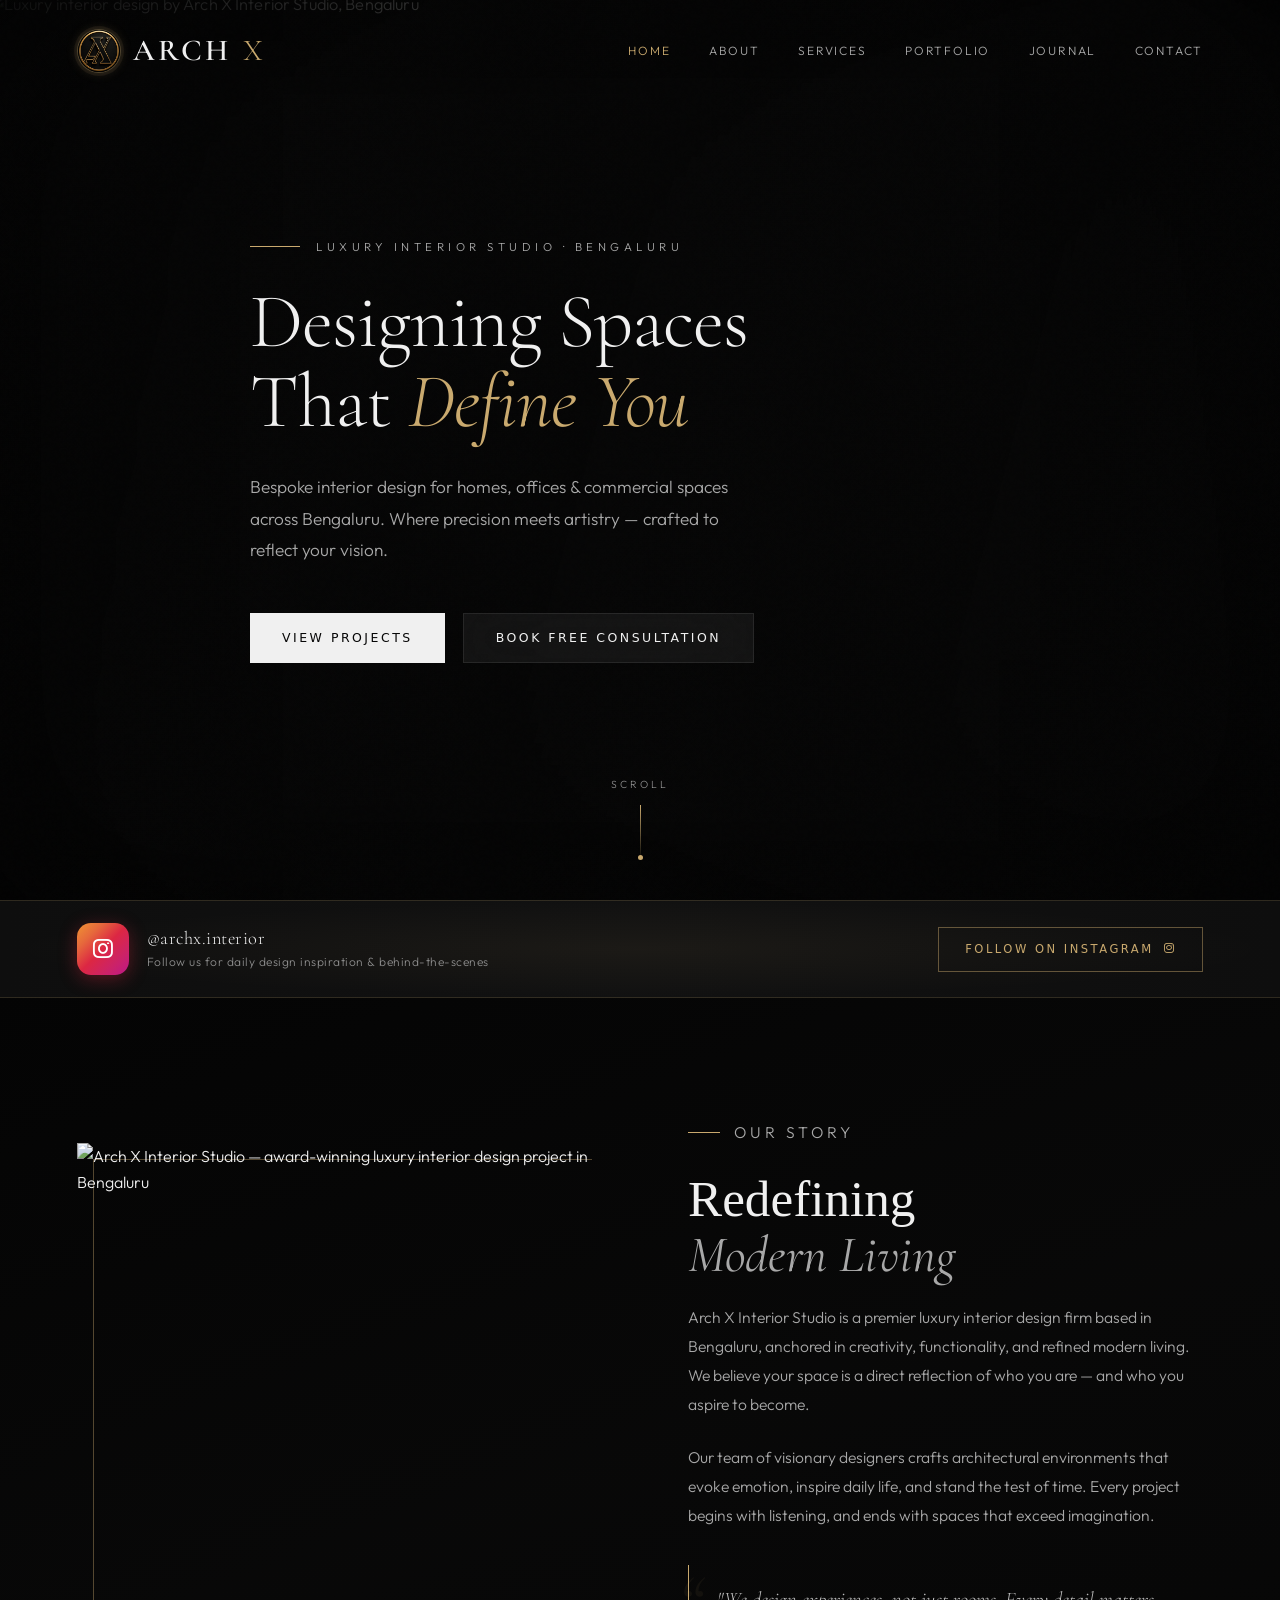
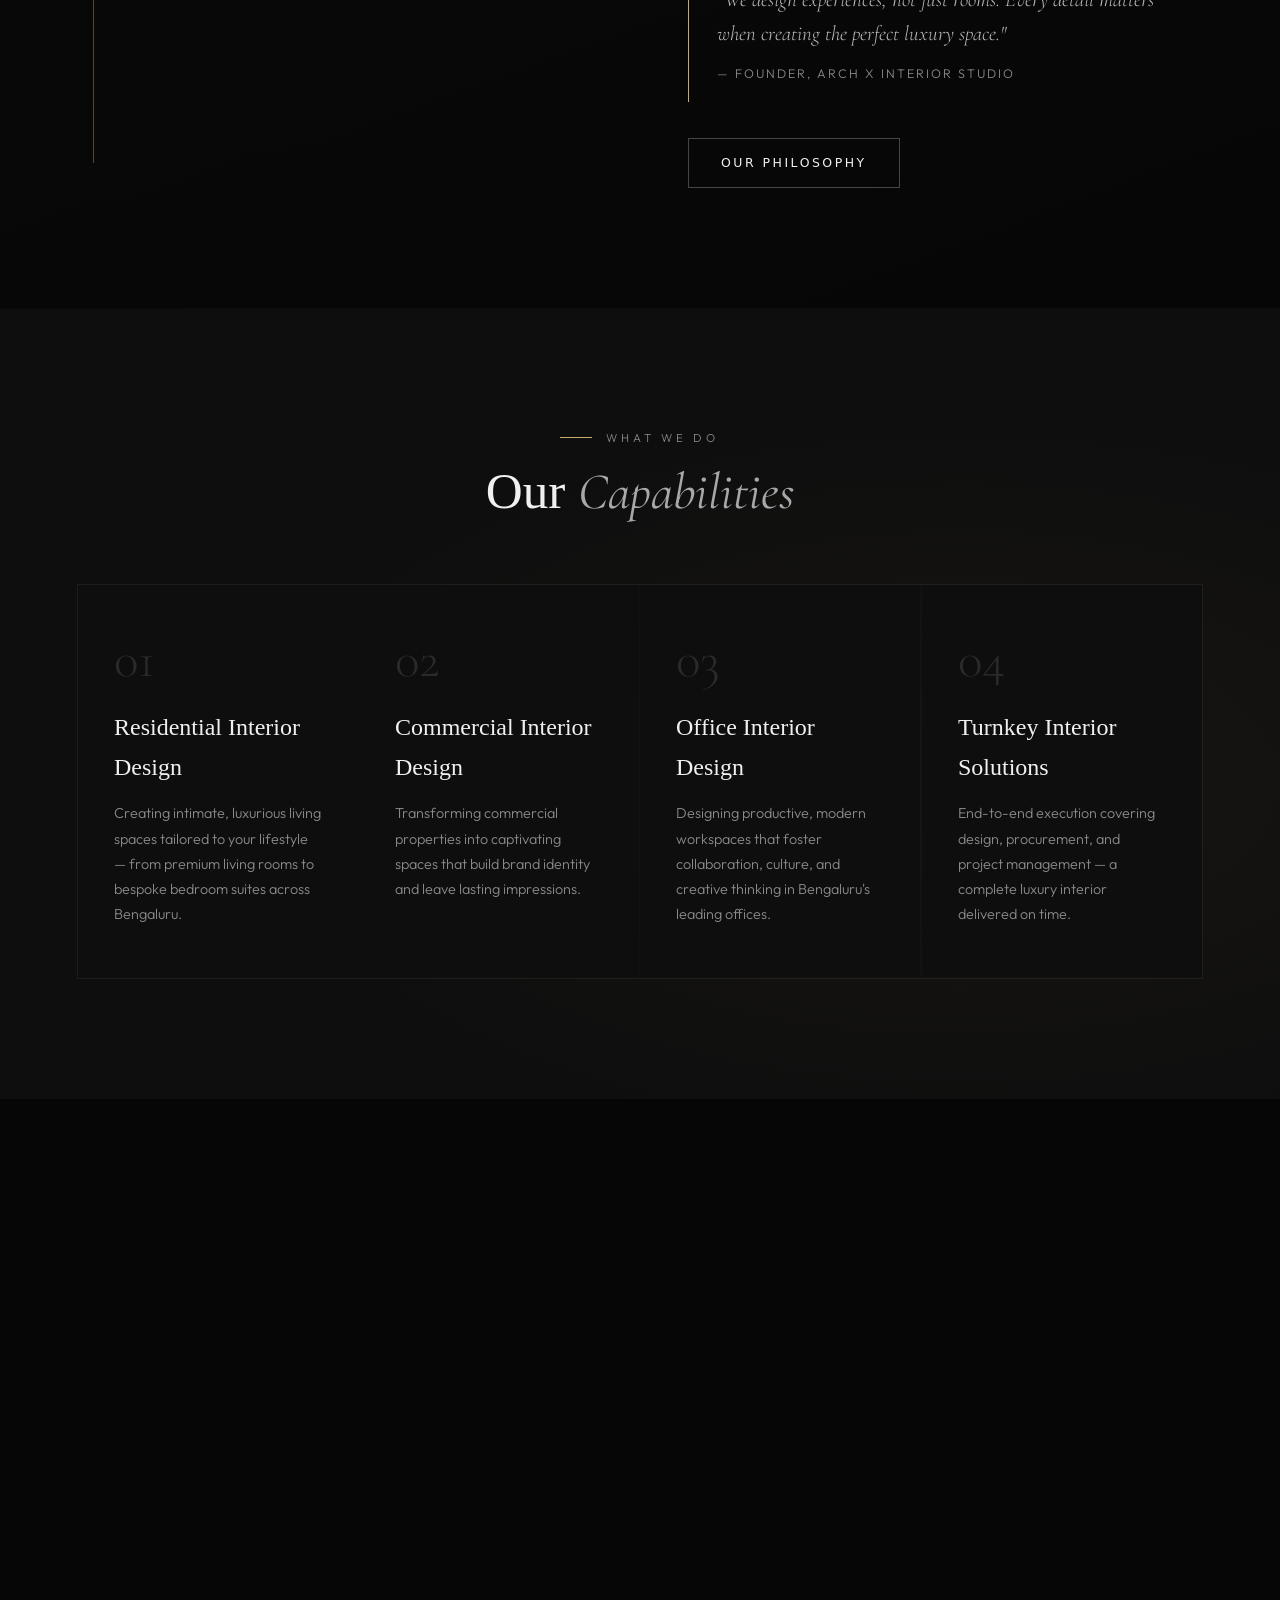
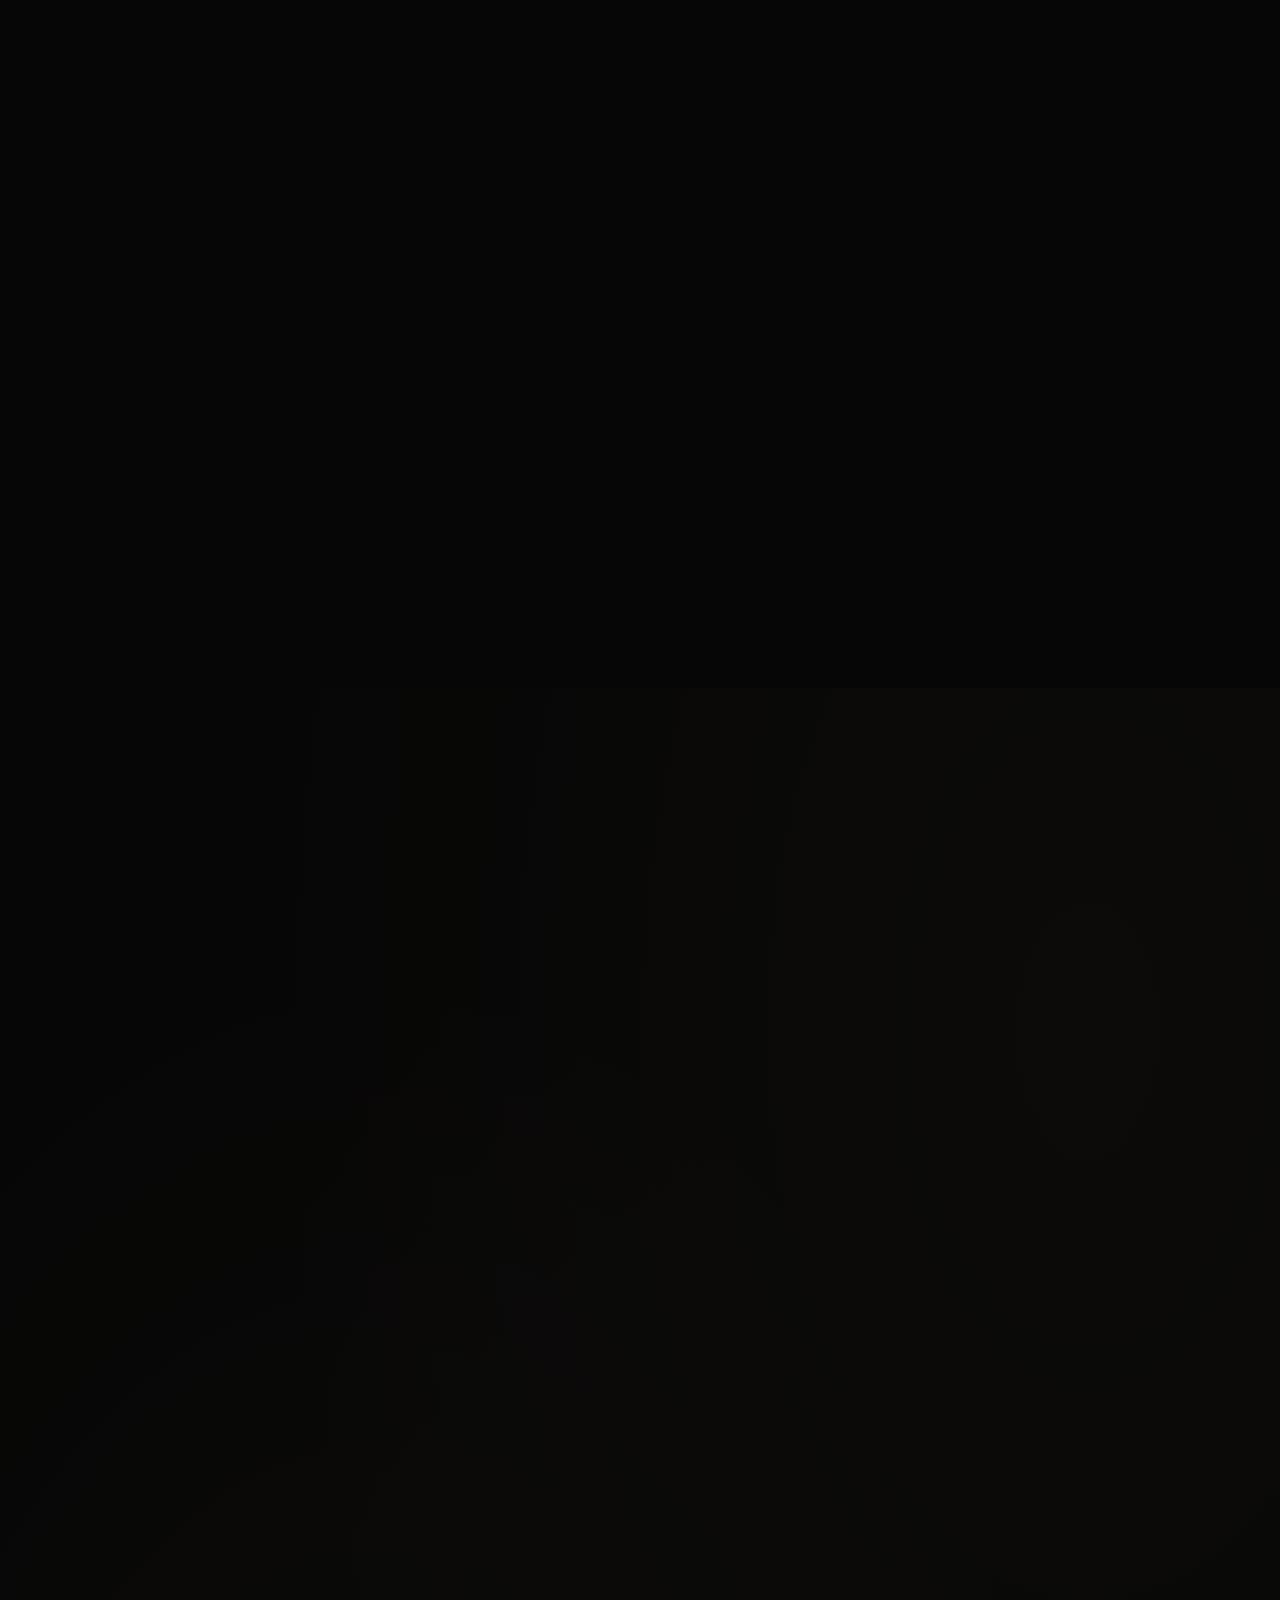
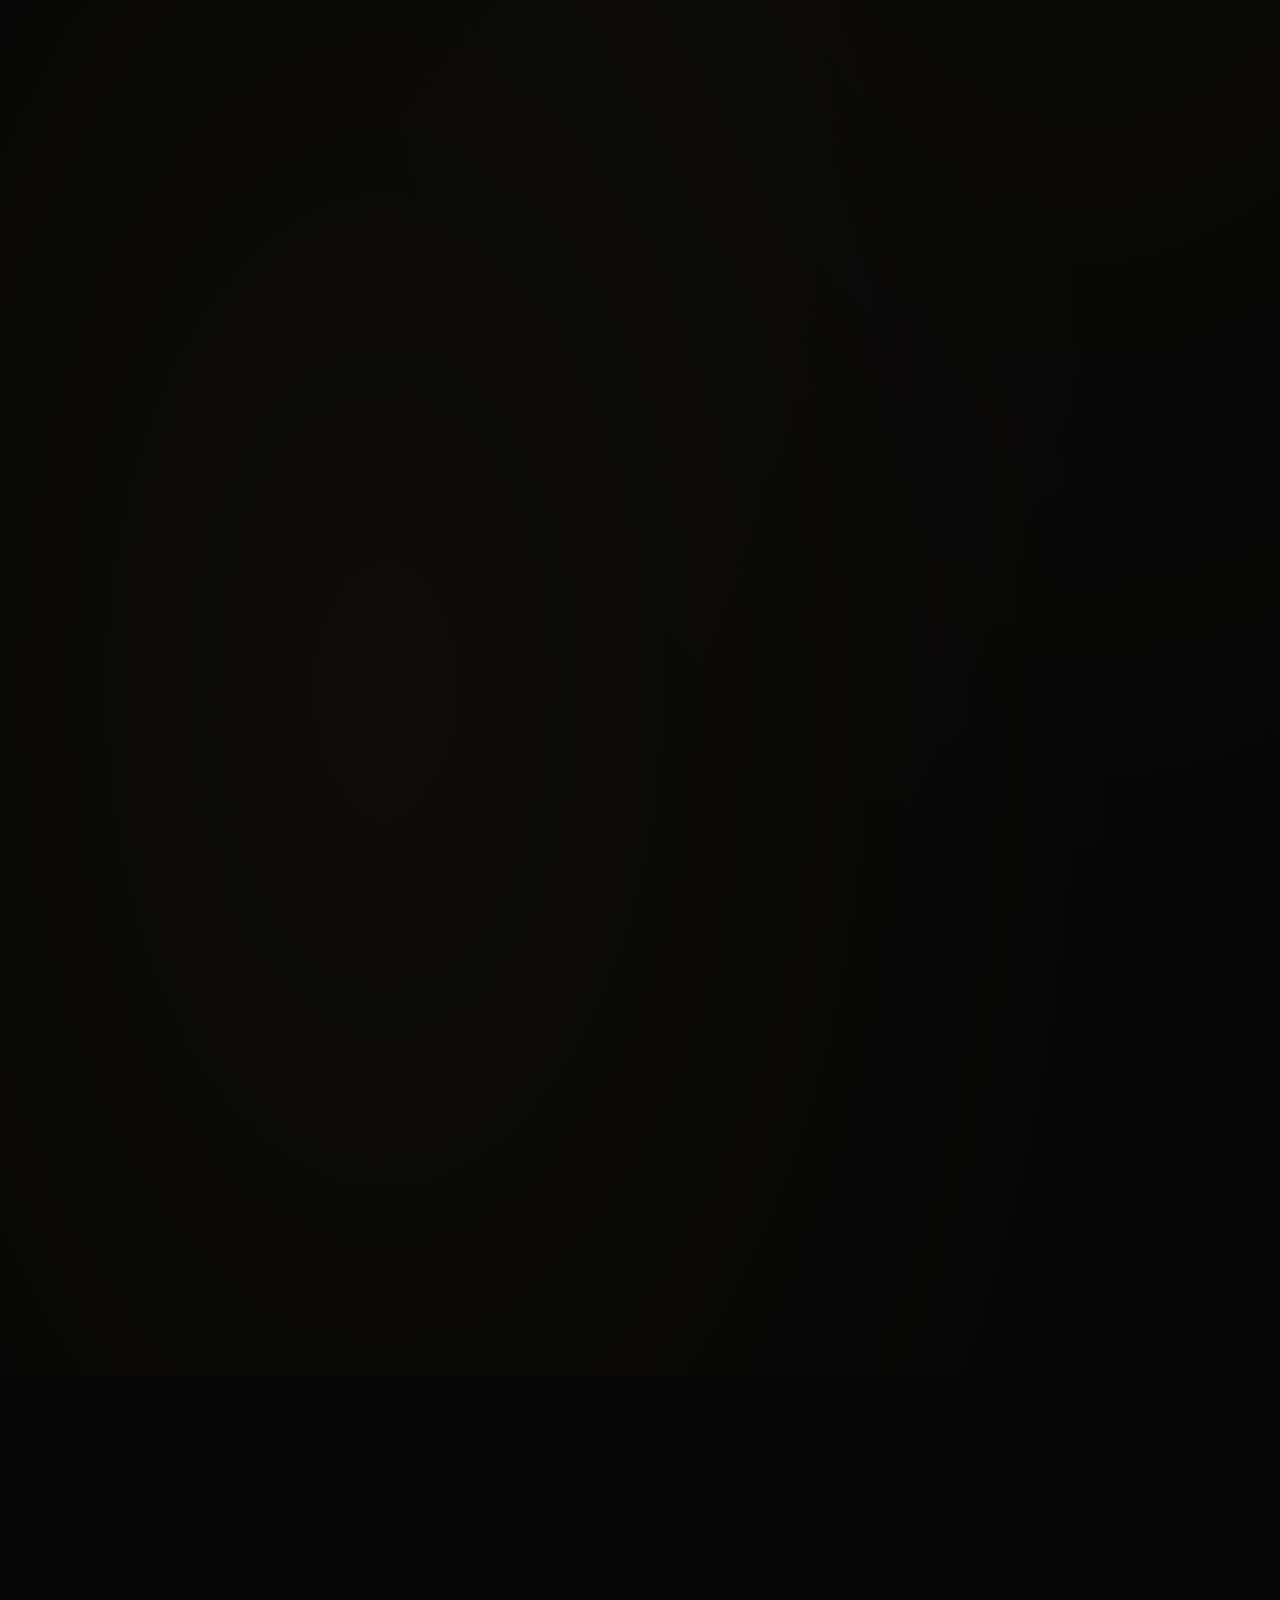
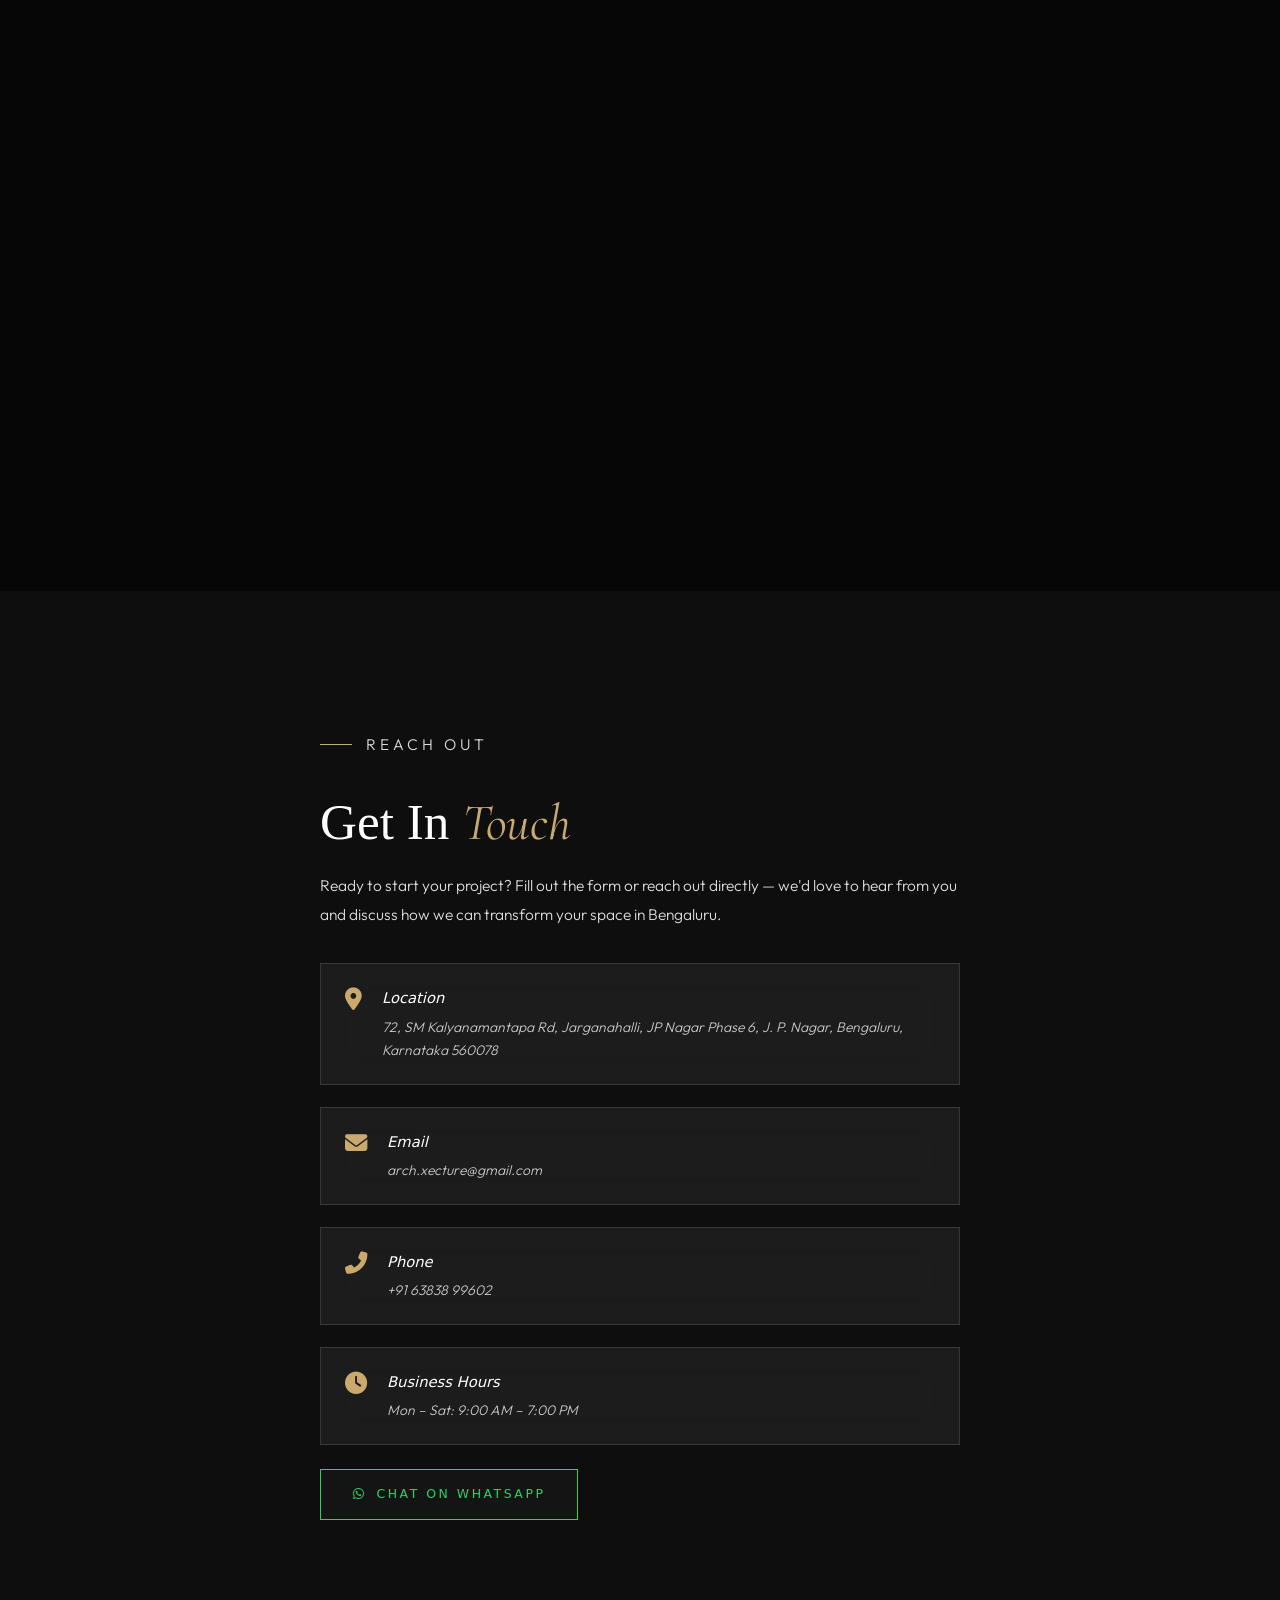
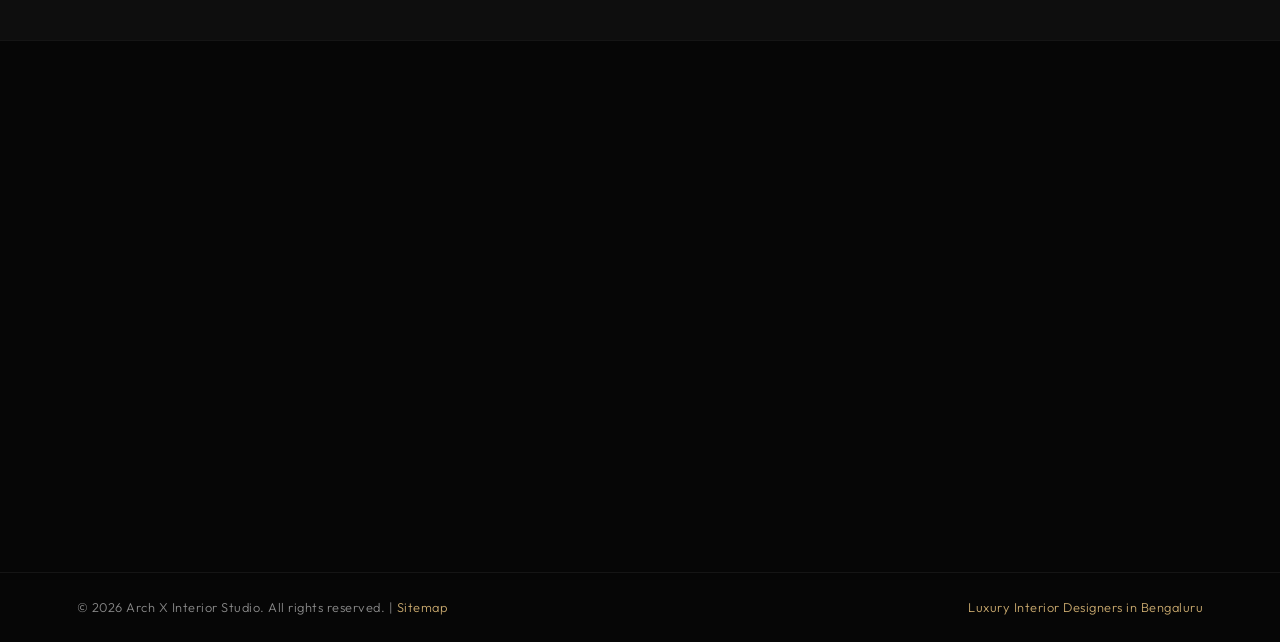
==== commit bb467d3d: "Update index.html" ====
--- a/index.html
+++ b/index.html
@@ -61,13 +61,13 @@
 <link rel="preconnect" href="https://fonts.googleapis.com">
 <link rel="preconnect" href="https://fonts.gstatic.com" crossorigin>
 <link rel="preconnect" href="https://cdnjs.cloudflare.com" crossorigin>
-<!-- ── DEVICE-SPECIFIC LCP PRELOADS ──────────────────────────────────
-     Each preload fires ONLY on its matching viewport.
-     Mobile (≤767px)  → 480w compressed poster
-     Tablet (768–1024) → 800w mid-quality poster
-     Desktop (≥1025px) → 1400w premium poster
-     No device downloads the other's asset.
-─────────────────────────────────────────────────────────────────── -->
+<!-- ══════════════════════════════════════════════════════════════════
+     POSTER-FIRST LCP STRATEGY
+     ONLY the poster image is preloaded. Video is NEVER preloaded.
+     The poster <img> IS the LCP element on both mobile and desktop.
+     Video src is injected via JS after first paint.
+     Three mutually-exclusive preloads — each device downloads exactly one.
+══════════════════════════════════════════════════════════════════ -->
 <link rel="preload" as="image"
   href="https://images.unsplash.com/photo-1618221195710-dd6b41faaea6?w=480&q=55&fm=webp&auto=format"
   media="(max-width: 767px)"
@@ -77,9 +77,10 @@
   media="(min-width: 768px) and (max-width: 1024px)"
   fetchpriority="high">
 <link rel="preload" as="image"
-  href="https://images.unsplash.com/photo-1618221195710-dd6b41faaea6?w=1400&q=80&fm=webp&auto=format"
+  href="https://images.unsplash.com/photo-1618221195710-dd6b41faaea6?w=1400&q=82&fm=webp&auto=format"
   media="(min-width: 1025px)"
   fetchpriority="high">
+<!-- No video preload — video src set lazily after LCP via JS -->
 <!-- Fonts: non-render-blocking via media swap trick -->
 <link href="https://fonts.googleapis.com/css2?family=Cormorant+Garamond:ital,wght@0,300;0,400;0,600;1,300;1,400&family=Outfit:wght@200;300;400;500&display=swap" rel="stylesheet" media="print" onload="this.media='all'">
 <noscript><link href="https://fonts.googleapis.com/css2?family=Cormorant+Garamond:ital,wght@0,300;0,400;0,600;1,300;1,400&family=Outfit:wght@200;300;400;500&display=swap" rel="stylesheet"></noscript>
@@ -575,30 +576,52 @@
 .hero{height:100vh;position:relative;display:flex;align-items:center;overflow:hidden;}
 .hero-video{position:absolute;inset:0;z-index:0;}
 
-/* ── DEVICE-SPECIFIC HERO MEDIA ──────────────────────────────────────
-   Desktop (≥1025px): video visible, picture hidden
-   Mobile/Tablet (≤1024px): picture visible, video hidden + no download
-──────────────────────────────────────────────────────────────────── */
-.hero-picture { display:none; width:100%; height:100%; position:absolute; inset:0; }
-.hero-picture img { width:100%; height:100%; object-fit:cover; transform:scale(1.02); }
-.hero-vid { width:100%; height:100%; object-fit:cover; transform:scale(1.02); }
-
-/* Mobile/Tablet: show picture, suppress video rendering */
-@media(max-width:1024px){
-  .hero-picture { display:block; }
-  .hero-vid {
-    display:none;
-    /* Belt-and-suspenders: even if display:none doesn't stop download,
-       the JS below removes <source> before the video can fetch */
-  }
-}
-/* Desktop: show video, hide picture */
-@media(min-width:1025px){
-  .hero-picture { display:none !important; }
-  .hero-vid { display:block; }
-}
-
-/* ── END DEVICE-SPECIFIC HERO MEDIA ─────────────────────────────── */
+/* ══════════════════════════════════════════════════════════════════
+   POSTER-FIRST LAYERING
+   ─────────────────────────────────────────────────────────────────
+   .hero-poster  z-index:1  always visible — this IS the LCP element
+   .hero-vid     z-index:2  starts opacity:0, fades in post-LCP
+                            once playing it sits above poster; poster
+                            stays behind as graceful fallback
+   ──────────────────────────────────────────────────────────────── */
+.hero-poster {
+  position: absolute;
+  inset: 0;
+  z-index: 1;
+  display: block;            /* always shown on ALL devices */
+}
+.hero-poster img {
+  width: 100%;
+  height: 100%;
+  object-fit: cover;
+  transform: scale(1.02);    /* match video scale exactly */
+  display: block;
+}
+
+.hero-vid {
+  position: absolute;
+  inset: 0;
+  z-index: 2;                /* above poster */
+  width: 100%;
+  height: 100%;
+  object-fit: cover;
+  transform: scale(1.02);
+  opacity: 0;                /* invisible until JS triggers fade-in */
+  transition: opacity 1.2s ease;  /* cinematic 1.2s cross-fade over poster */
+  display: block;            /* always in DOM; JS controls src injection */
+}
+
+/* Once JS adds .hero-vid--playing, the video fades in */
+.hero-vid.hero-vid--playing {
+  opacity: 1;
+}
+
+/* Once video is fully opaque, JS adds .hero-poster--hidden to save paint */
+.hero-poster.hero-poster--hidden {
+  visibility: hidden;        /* removes from paint, keeps layout */
+}
+
+/* ── END POSTER-FIRST LAYERING ─────────────────────────────────── */
 .hero-overlay{position:absolute;inset:0;background:linear-gradient(105deg,rgba(6,6,6,.92) 0%,rgba(6,6,6,.65) 50%,rgba(6,6,6,.35) 100%);z-index:1;}
 .hero-vignette{position:absolute;inset:0;box-shadow:inset 0 0 200px rgba(0,0,0,.6);z-index:1;pointer-events:none;}
 .hero-content{position:relative;z-index:2;max-width:780px;}
@@ -1806,49 +1829,79 @@
 
 <main id="main-content">
 
-<!-- HERO with Device-Specific Media -->
+<!-- ══════════════════════════════════════════════════════════════
+     HERO — POSTER-FIRST CINEMATIC ARCHITECTURE
+     ──────────────────────────────────────────────────────────────
+     Layer order (z-index):
+       0 — .hero-poster  : <picture> — THIS IS THE LCP ELEMENT
+                           Immediately visible, preloaded, fetchpriority=high
+                           Always renders first on BOTH mobile and desktop
+
+       1 — .hero-vid     : <video>   — NO SRC AT PARSE TIME
+                           Desktop: src injected by JS ~300ms after LCP
+                           Mobile:  src never injected (poster is final render)
+                           Fades in over poster → seamless cinematic transition
+
+       2 — .hero-overlay / .hero-vignette
+       3 — .hero-content
+     ──────────────────────────────────────────────────────────────
+     Result: video NEVER competes with LCP on either device.
+     The poster image is the LCP. The video is a progressive enhancement.
+══════════════════════════════════════════════════════════════════ -->
 <section id="home" class="hero" aria-label="Hero — Luxury Interior Designers in Bengaluru">
   <div class="hero-video" id="heroMedia">
-    <!--
-      MOBILE/TABLET (≤1024px): Static picture — no video download, fast LCP.
-      DESKTOP (≥1025px):       Video with premium 1400w poster.
-      Switching is done in CSS: .hero-picture hidden on desktop, video hidden on mobile.
-    -->
-
-    <!-- Static hero image — shown on mobile/tablet, hidden on desktop -->
-    <picture class="hero-picture" aria-hidden="true">
-      <!-- Mobile portrait -->
+
+    <!-- ── LAYER 0: LCP POSTER IMAGE ─────────────────────────────
+         This is what Lighthouse measures as LCP on BOTH devices.
+         Preloaded in <head>. fetchpriority=high. Renders immediately.
+         Stays visible behind video until video is playing smoothly.
+    ──────────────────────────────────────────────────────────────── -->
+    <picture class="hero-poster" id="heroPoster" aria-hidden="true">
+      <!-- Mobile portrait ≤480px → 480w @q55 -->
       <source
         media="(max-width: 480px)"
         srcset="https://images.unsplash.com/photo-1618221195710-dd6b41faaea6?w=480&q=55&fm=webp&auto=format"
         width="480" height="854">
-      <!-- Mobile landscape / small tablet -->
+      <!-- Mobile landscape / small tablet ≤767px → 768w @q60 -->
       <source
         media="(max-width: 767px)"
         srcset="https://images.unsplash.com/photo-1618221195710-dd6b41faaea6?w=768&q=60&fm=webp&auto=format"
-        width="768" height="1080">
-      <!-- Tablet -->
+        width="768" height="432">
+      <!-- Tablet 768–1024px → 1024w @q65 -->
       <source
         media="(max-width: 1024px)"
         srcset="https://images.unsplash.com/photo-1618221195710-dd6b41faaea6?w=1024&q=65&fm=webp&auto=format"
-        width="1024" height="768">
-      <!-- Fallback (desktop — this source never fires on desktop because CSS hides .hero-picture there) -->
+        width="1024" height="576">
+      <!-- Desktop ≥1025px → 1400w @q82 premium quality -->
+      <source
+        media="(min-width: 1025px)"
+        srcset="https://images.unsplash.com/photo-1618221195710-dd6b41faaea6?w=1400&q=82&fm=webp&auto=format"
+        width="1400" height="787">
+      <!-- <img> fallback — also the element Lighthouse identifies as LCP -->
       <img
-        src="https://images.unsplash.com/photo-1618221195710-dd6b41faaea6?w=768&q=60&fm=webp&auto=format"
+        id="heroPosterImg"
+        src="https://images.unsplash.com/photo-1618221195710-dd6b41faaea6?w=1400&q=82&fm=webp&auto=format"
         alt="Luxury interior design by Arch X Interior Studio, Bengaluru"
-        width="768" height="1080"
+        width="1400" height="787"
         fetchpriority="high"
-        decoding="async">
+        decoding="sync">
     </picture>
 
-    <!-- Video — shown on desktop only, hidden on mobile/tablet via CSS -->
-    <video class="hero-vid" autoplay muted loop playsinline
-      poster="https://images.unsplash.com/photo-1618221195710-dd6b41faaea6?w=1400&q=80&fm=webp&auto=format"
-      aria-hidden="true" title="Arch X Interior Studio showcase video"
-      width="1800" height="1012"
-      fetchpriority="high">
-      <source src="hero-video.mp4" type="video/mp4">
+    <!-- ── LAYER 1: CINEMATIC VIDEO ───────────────────────────────
+         NO <source> and NO src at parse time.
+         Browser sees an empty <video> — zero network cost at load.
+         Desktop JS injects src after LCP is confirmed.
+         Mobile JS never touches this element.
+         opacity:0 initially → fades to 1 once playing → poster hides.
+    ──────────────────────────────────────────────────────────────── -->
+    <video class="hero-vid" id="heroVid"
+      muted loop playsinline autoplay
+      aria-hidden="true"
+      title="Arch X Interior Studio showcase video"
+      width="1800" height="1012">
+      <!-- src injected post-LCP by JS on desktop only -->
     </video>
+
   </div>
   <div class="hero-overlay" aria-hidden="true"></div>
   <div class="hero-vignette" aria-hidden="true"></div>
@@ -2415,40 +2468,117 @@
 </footer>
 
 <script>
-/* PRELOADER */
+/* ══════════════════════════════════════════════════════════════════
+   POSTER-FIRST VIDEO INITIALIZATION
+   ─────────────────────────────────────────────────────────────────
+   Architecture:
+   1. <video> has NO src at parse time → zero network cost at load
+   2. On DESKTOP only: after LCP fires (or 1200ms fallback), inject
+      the video src, then fade the video in over the poster
+   3. On MOBILE: video src is NEVER injected → poster is final render
+   4. Preloader timing is device-aware: mobile faster, desktop richer
+   ──────────────────────────────────────────────────────────────── */
 (function(){
-  /* ── Mobile video suppression: remove <source> BEFORE browser queues video download ── */
-  if(window.innerWidth <= 1024 || navigator.maxTouchPoints > 1){
-    var vid = document.querySelector('.hero-vid');
-    if(vid){
-      /* Remove all source elements */
-      var sources = vid.querySelectorAll('source');
-      sources.forEach(function(s){ s.parentNode.removeChild(s); });
-      /* Clear any src that may have been set */
-      vid.removeAttribute('src');
-      vid.load(); /* reset the media element — cancels pending fetch */
-    }
-  }
-
-  const pl = document.getElementById('preloader');
-  const startTime = Date.now();
-  const isMob = window.innerWidth <= 1024 || navigator.maxTouchPoints > 1;
-  const MIN_SHOW = isMob ? 600 : 800;
-
-  function dismiss(){
-    const elapsed = Date.now() - startTime;
-    const delay = Math.max(0, MIN_SHOW - elapsed);
+  'use strict';
+
+  var IS_DESKTOP = window.innerWidth >= 1025 && navigator.maxTouchPoints <= 1;
+  var vid = document.getElementById('heroVid');
+  var poster = document.getElementById('heroPoster');
+
+  /* ── PRELOADER timing ─────────────────────────────────────── */
+  var pl = document.getElementById('preloader');
+  var startTime = Date.now();
+  var MIN_SHOW = IS_DESKTOP ? 800 : 600;
+
+  function dismissPreloader(){
+    var elapsed = Date.now() - startTime;
+    var delay = Math.max(0, MIN_SHOW - elapsed);
     setTimeout(function(){
       pl.classList.add('done');
       setTimeout(function(){ if(pl && pl.parentNode) pl.remove(); }, 800);
     }, delay);
   }
-
   if(document.readyState === 'complete'){
-    dismiss();
+    dismissPreloader();
   } else {
-    window.addEventListener('load', dismiss, { once: true });
-  }
+    window.addEventListener('load', dismissPreloader, { once: true });
+  }
+
+  /* ── DESKTOP: lazy-init video AFTER LCP ───────────────────── */
+  if(!IS_DESKTOP || !vid){ return; }
+
+  var videoSrc = 'hero-video.mp4';
+  var videoInitialized = false;
+
+  function initVideo(){
+    if(videoInitialized) return;
+    videoInitialized = true;
+
+    /* Inject source — browser begins fetch now, not at parse time */
+    var src = document.createElement('source');
+    src.src = videoSrc;
+    src.type = 'video/mp4';
+    vid.appendChild(src);
+    vid.load();
+
+    /* Once video can play through, fade it in over the poster */
+    function onCanPlay(){
+      vid.play().then(function(){
+        vid.classList.add('hero-vid--playing');   /* triggers CSS opacity:1 transition */
+        /* After the 1.2s fade completes, hide poster to save paint */
+        setTimeout(function(){
+          if(poster) poster.classList.add('hero-poster--hidden');
+        }, 1400);
+      }).catch(function(){
+        /* Autoplay blocked — keep poster visible, no visual degradation */
+      });
+    }
+
+    vid.addEventListener('canplaythrough', onCanPlay, { once: true });
+
+    /* Safety: if canplaythrough is slow (slow connection), try playing
+       after 3s regardless to give mobile-ish desktop a chance */
+    setTimeout(function(){
+      if(!vid.classList.contains('hero-vid--playing') && vid.readyState >= 3){
+        onCanPlay();
+      }
+    }, 3000);
+  }
+
+  /* ── TRIGGER: Use PerformanceObserver to detect LCP, then init ─
+     Fallback: requestIdleCallback or 1200ms timeout              */
+  var lcpFired = false;
+
+  function afterLCP(){
+    if(lcpFired) return;
+    lcpFired = true;
+    /* Small breathing room — let browser finish painting LCP first */
+    setTimeout(initVideo, 300);
+  }
+
+  if('PerformanceObserver' in window){
+    try {
+      var lcpObs = new PerformanceObserver(function(list){
+        /* LCP entry means the LCP element has painted */
+        if(list.getEntries().length > 0){
+          lcpObs.disconnect();
+          afterLCP();
+        }
+      });
+      lcpObs.observe({ type: 'largest-contentful-paint', buffered: true });
+    } catch(e){
+      /* PerformanceObserver unavailable — fall through to timeout */
+    }
+  }
+
+  /* Fallback A: requestIdleCallback — fires when browser is idle post-paint */
+  if('requestIdleCallback' in window){
+    requestIdleCallback(afterLCP, { timeout: 1500 });
+  }
+  /* Fallback B: hard 1200ms timeout — guarantees video starts even if
+     PerformanceObserver and rIC both fail or are delayed */
+  setTimeout(afterLCP, 1200);
+
 })();
 
 /* NAVBAR */
